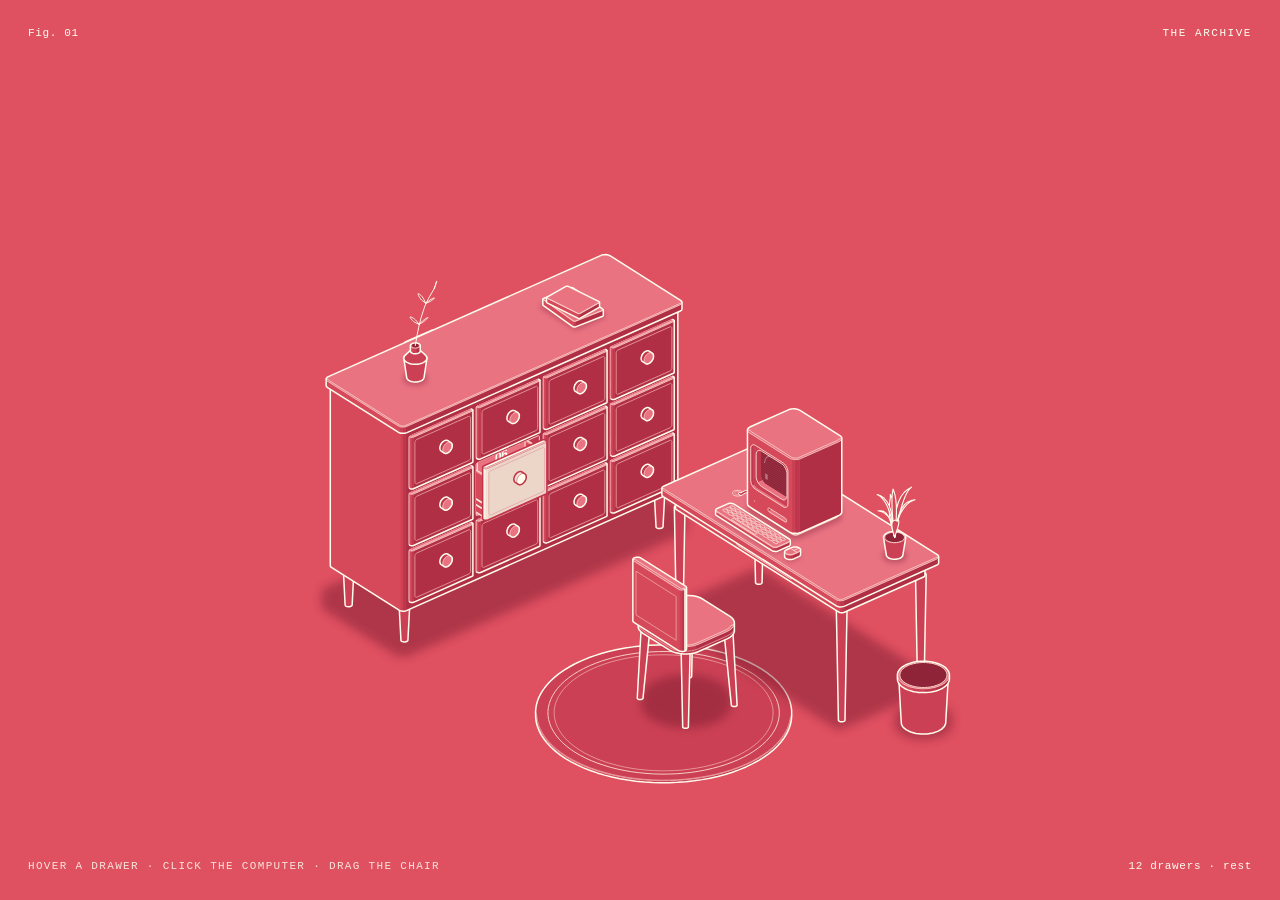
==== archive-room.html @ f25256ba "Initial commit Co-Authored-By: Claude Opus 5.5 <noreply@anthropic.com>" ====
<!doctype html>
<html lang="en">
<head>
<meta charset="utf-8">
<meta name="viewport" content="width=device-width, initial-scale=1, viewport-fit=cover">
<title>The Archive</title>
<script>
/* =====================================================================
   THE ARCHIVE — edit your content here.
   ---------------------------------------------------------------------
   PROJECTS: one entry per drawer, in reading order: drawer 01 is top-left,
     04 top-right, 05 starts the second row (the sideboard has 3 rows × 4 = 12).
     Drawers without an entry still pull out but stay empty.
     coverImage / gallery / process: image paths or URLs, e.g. "img/poster-01.jpg".
     Leave a string empty ("") to get a drawn placeholder in its place.
   ABOUT: the ID card that rises out of the computer.
   ===================================================================== */
window.ARCHIVE = {
  projects: [
    {
      id: "01",
      title: "Night Market Identity",
      year: 2025,
      category: "logo",
      role: "Identity design, art direction",
      tools: "Illustrator, Figma, Riso print",
      coverImage: "",
      gallery: ["", "", "", ""],
      process: ["", "", ""],
      description:
        "A wordmark and stall system for a weekly night market: one red, one cream, a lantern-shaped counter that turns into price tags, maps and the gate banner.",
    },
    {
      id: "02",
      title: "Poster Series",
      year: 2025,
      category: "poster",
      role: "Design, typography, print",
      tools: "InDesign, Photoshop, screen print",
      coverImage: "",
      gallery: ["", "", "", ""],
      process: ["", "", ""],
      description:
        "Twelve gig posters for a small venue, each built from the same three shapes and one typeface, printed in two colours on found paper.",
    },
    {
      id: "03",
      title: "Studio Merch Drop",
      year: 2024,
      category: "merch",
      role: "Product design, packaging",
      tools: "Illustrator, Procreate",
      coverImage: "",
      gallery: ["", "", "", ""],
      process: ["", "", ""],
      description:
        "Tees, totes and a sticker sheet for the studio's fifth birthday, with packaging that unfolds into a poster of the archive itself.",
    },
    {
      id: "04",
      title: "Loops, Vol. 1",
      year: 2024,
      category: "music",
      role: "Producer, cover art",
      tools: "Ableton, Blender, Figma",
      coverImage: "",
      gallery: ["", "", "", ""],
      process: ["", "", ""],
      description:
        "A short instrumental record and its sleeve: eight loops, eight drawings, one rule that every track starts on the same note.",
    },
    {
      id: "05",
      title: "Short Film Titles",
      year: 2023,
      category: "video",
      role: "Motion design, edit",
      tools: "After Effects, Premiere",
      coverImage: "",
      gallery: ["", "", "", ""],
      process: ["", "", ""],
      description:
        "Opening titles and end cards for a festival short, animated by hand from paper cut-outs and filmed on a light table.",
    },
    {
      id: "06",
      title: "Field Notes Zine",
      year: 2023,
      category: "design",
      role: "Editorial design, writing",
      tools: "InDesign, risograph",
      coverImage: "",
      gallery: ["", "", "", ""],
      process: ["", "", ""],
      description:
        "A 24-page zine of sketches and notes from a year of walking to the studio, folded from a single sheet and printed in an edition of 200.",
    },
    {
      id: "07",
      title: "Type Specimen",
      year: 2023,
      category: "design",
      role: "Type design, layout",
      tools: "Glyphs, InDesign",
      coverImage: "",
      gallery: ["", "", "", ""],
      process: ["", "", ""],
      description:
        "A specimen for a small text face drawn over one winter, set as a folded broadsheet with every weight on one side and a long sample text on the other.",
    },
    {
      id: "08",
      title: "Café Rebrand",
      year: 2022,
      category: "logo",
      role: "Identity, signage",
      tools: "Illustrator, hand lettering",
      coverImage: "",
      gallery: ["", "", "", ""],
      process: ["", "", ""],
      description:
        "A new mark, cups, menus and a painted window for a neighbourhood café, all drawn from the shape of its old door handle.",
    },
    {
      id: "09",
      title: "Festival Posters",
      year: 2022,
      category: "poster",
      role: "Poster design",
      tools: "Photoshop, risograph",
      coverImage: "",
      gallery: ["", "", "", ""],
      process: ["", "", ""],
      description:
        "Three posters for a weekend film festival, one per day, printed in two layers that line up only when the three hang side by side.",
    },
    {
      id: "10",
      title: "Tour Merch",
      year: 2022,
      category: "merch",
      role: "Apparel graphics",
      tools: "Illustrator, screen print",
      coverImage: "",
      gallery: ["", "", "", ""],
      process: ["", "", ""],
      description:
        "Shirts, a tote and a patch set for a band's spring tour, built around a single hand-drawn route map of the cities they played.",
    },
    {
      id: "11",
      title: "Ambient Sketches",
      year: 2021,
      category: "music",
      role: "Composer, sleeve design",
      tools: "Logic, field recorder",
      coverImage: "",
      gallery: ["", "", "", ""],
      process: ["", "", ""],
      description:
        "Six slow pieces made from recordings of the studio at night, with a sleeve printed from scans of the tape itself.",
    },
    {
      id: "12",
      title: "Studio Reel",
      year: 2021,
      category: "video",
      role: "Edit, motion",
      tools: "Premiere, After Effects",
      coverImage: "",
      gallery: ["", "", "", ""],
      process: ["", "", ""],
      description:
        "A ninety-second reel cut to a metronome: one project per bar, every transition a drawer opening.",
    },
  ],

  about: {
    name: "Your Name",
    title: "designer",
    photo: "", // portrait path or URL; "" draws a placeholder
    disciplines: ["design", "logo", "poster", "merch", "music", "video"],
    idNumber: "ARC-0425-2025",
    signature: "", // signature image path or URL; "" draws a placeholder scribble
    bio:
      "This is a working archive: every drawer is a finished project, filed the way I would keep it on paper. Pull one out to see what is inside, or come back later, the cabinet keeps growing.",
    email: "hello@example.com",
    socials: [
      { label: "Instagram", url: "https://instagram.com/" },
      { label: "Behance", url: "https://behance.net/" },
      { label: "Are.na", url: "https://are.na/" },
    ],
  },
};

</script>
<style>

.iso{
  --anatomy-page:#0b0b0b;--anatomy-card:#131313;--anatomy-text:#a3a3a3;--anatomy-strong:#e6e6e6;--anatomy-muted:#6e6e6e;
  --anatomy-paper:#131313;--anatomy-face:#1b1b1b;--anatomy-top:#1c1c1c;
  --anatomy-shade-0:#0f0f0f;--anatomy-shade-1:#121212;--anatomy-shade-2:#151515;--anatomy-shade-3:#181818;
  --anatomy-lit-top:#262626;--anatomy-lit-shade:#1d1d1d;
  --anatomy-hi:#d4d4d4;--anatomy-mid:#6a6a6a;--anatomy-lo:#3e3e3e;--anatomy-faint:#2a2a2a;--anatomy-lit:#ffffff;
  --anatomy-halo:#050505;--anatomy-halo-opacity:.9;--anatomy-dot:#e6e6e6;
  --anatomy-red:#ff6b6b;--anatomy-green:#6be0a0;--anatomy-blue:#6b9bff;
  --anatomy-weight:.6px;--anatomy-ease:cubic-bezier(.32,.72,0,1);
  --anatomy-mono:ui-monospace,"SF Mono",Menlo,Consolas,monospace;
  --anatomy-lift:inset 0 1px 0 0 #ffffff0a,inset 0 0 0 1px #ffffff06,0 0 0 1px #00000026,0 1px 1px -.5px #00000014,0 3px 3px -1.5px #00000014,0 6px 6px -3px #00000014,0 12px 12px -6px #00000014;
}
.iso[data-theme="light"]{
  --anatomy-page:#f2f2ef;--anatomy-card:#fbfbfa;--anatomy-text:#57575a;--anatomy-strong:#18181a;--anatomy-muted:#8c8c90;
  --anatomy-paper:#fbfbfa;--anatomy-face:#ffffff;--anatomy-top:#ffffff;
  --anatomy-shade-0:#dcdcd9;--anatomy-shade-1:#e5e5e2;--anatomy-shade-2:#ededea;--anatomy-shade-3:#f4f4f1;
  --anatomy-lit-top:#ffffff;--anatomy-lit-shade:#eeeeeb;
  --anatomy-hi:#26262a;--anatomy-mid:#8a8a8f;--anatomy-lo:#b4b4b8;--anatomy-faint:#d4d4d6;--anatomy-lit:#000000;
  --anatomy-halo:#8a8a80;--anatomy-halo-opacity:.32;--anatomy-dot:#3a3a3e;
  --anatomy-red:#e5484d;--anatomy-green:#30a46c;--anatomy-blue:#3e63dd;
  --anatomy-lift:inset 0 1px 0 0 #ffffff,0 0 0 1px #0000000f,0 1px 1px -.5px #0000000a,0 3px 3px -1.5px #0000000a,0 6px 6px -3px #0000000a,0 12px 12px -6px #0000000a;
}
.iso-svg{display:block;width:100%;height:auto;overflow:visible}
.iso-svg path,.iso-svg circle{vector-effect:non-scaling-stroke}
.iso-fill{fill:var(--anatomy-paper);stroke:none}
.iso-solid[data-lit]>.iso-fill{fill:var(--anatomy-face)}
.iso-shade,.iso-top{stroke:none}
.iso-shade[data-shade="0"]{fill:var(--anatomy-shade-0)}
.iso-shade[data-shade="1"]{fill:var(--anatomy-shade-1)}
.iso-shade[data-shade="2"]{fill:var(--anatomy-shade-2)}
.iso-shade[data-shade="3"]{fill:var(--anatomy-shade-3)}
.iso-top{fill:var(--anatomy-top)}
.iso-solid[data-lit]>.iso-top{fill:var(--anatomy-lit-top)}
.iso-solid[data-lit]>.iso-shade{fill:var(--anatomy-lit-shade)}
.iso-solid[data-seamless]>.iso-shade,.iso-solid[data-seamless]>.iso-top{stroke-width:.4;stroke-linejoin:round}
.iso-solid[data-seamless]>.iso-shade[data-shade="0"]{stroke:var(--anatomy-shade-0)}
.iso-solid[data-seamless]>.iso-shade[data-shade="1"]{stroke:var(--anatomy-shade-1)}
.iso-solid[data-seamless]>.iso-shade[data-shade="2"]{stroke:var(--anatomy-shade-2)}
.iso-solid[data-seamless]>.iso-shade[data-shade="3"]{stroke:var(--anatomy-shade-3)}
.iso-solid[data-seamless]>.iso-top{stroke:var(--anatomy-top)}
.iso-solid[data-seamless][data-lit]>.iso-top{stroke:var(--anatomy-lit-top)}
.iso-solid[data-seamless][data-lit]>.iso-shade{stroke:var(--anatomy-lit-shade)}
.iso-solid[data-lit]>.iso-edge{stroke:var(--anatomy-lit)}
.iso-halo{fill:var(--anatomy-halo);stroke:none;filter:blur(9px);opacity:var(--anatomy-halo-opacity);transform:translateY(3px)}
.iso-line{fill:none;stroke:var(--anatomy-lo);stroke-width:var(--anatomy-weight);stroke-linecap:round;stroke-linejoin:round}
.iso-line[data-tone="hi"]{stroke:var(--anatomy-hi)}
.iso-line[data-tone="mid"]{stroke:var(--anatomy-mid)}
.iso-line[data-tone="lo"]{stroke:var(--anatomy-lo)}
.iso-line[data-tone="faint"]{stroke:var(--anatomy-faint)}
.iso-line[data-tone="lit"]{stroke:var(--anatomy-lit)}
.iso-line[data-tone="red"]{stroke:var(--anatomy-red)}
.iso-line[data-tone="green"]{stroke:var(--anatomy-green)}
.iso-line[data-tone="blue"]{stroke:var(--anatomy-blue)}
.iso-line[data-dotted]{stroke-dasharray:.01 3.5;stroke-width:1}
.iso-line[data-dashed]{stroke-dasharray:3 3}
.iso-line[data-flow]{stroke-dasharray:2 6}
.iso-wire-end{fill:var(--anatomy-paper);stroke:var(--anatomy-lo);stroke-width:var(--anatomy-weight)}
.iso-wire[data-tone="hi"] .iso-wire-end{stroke:var(--anatomy-hi)}
.iso-wire[data-tone="mid"] .iso-wire-end{stroke:var(--anatomy-mid)}
.iso-wire[data-tone="faint"] .iso-wire-end{stroke:var(--anatomy-faint)}
.iso-wire[data-tone="lit"] .iso-wire-end{stroke:var(--anatomy-lit)}
.iso-dots circle{fill:var(--anatomy-dot);stroke:none;opacity:.32}
.iso-dots[data-tone="hi"] circle{opacity:.85}
.iso-dots[data-tone="mid"] circle{opacity:.45}
.iso-dots[data-tone="lo"] circle{opacity:.22}
.iso-dots[data-tone="faint"] circle{opacity:.12}
.iso-face-text{fill:var(--anatomy-mid);font-family:var(--anatomy-mono);letter-spacing:.04em}
.iso-face-text[data-tone="hi"]{fill:var(--anatomy-hi)}
.iso-face-text[data-tone="lo"]{fill:var(--anatomy-lo)}
.iso-face-text[data-tone="faint"]{fill:var(--anatomy-faint)}
.tb-body{fill:var(--anatomy-shade-2);stroke:none}
.tb-shine{fill:var(--anatomy-top);stroke:none}
.tb-shade{fill:var(--anatomy-shade-0);stroke:none}
.tb-ring{fill:none;stroke:var(--anatomy-lo);stroke-width:.45;stroke-linecap:butt;stroke-linejoin:round}
.tb-ring[data-tone="mid"]{stroke:var(--anatomy-mid)}
.tb-ring[data-tone="faint"]{stroke:var(--anatomy-faint)}
.tb-ring[data-tone="hi"]{stroke:var(--anatomy-hi)}
@keyframes iso-flow{to{stroke-dashoffset:-32}}
@keyframes iso-pulse{0%,100%{opacity:.18}12%{opacity:1}40%{opacity:.18}}
.iso-line[data-flow]{animation:iso-flow 1600ms linear infinite}
.iso-dots circle[data-pulse]{animation:iso-pulse 1600ms steps(1,end) infinite;animation-delay:var(--pulse-at,0ms)}
.iso-figure{margin:32px 0 36px}
.iso-plate{position:relative;padding:52px 24px;border-radius:0;background:var(--anatomy-card);box-shadow:0 0 0 1px var(--anatomy-mid);--anatomy-paper:var(--anatomy-card)}
.iso-plate-corners{position:absolute;inset:18px 20px;pointer-events:none}
.iso-plate-corner{position:absolute;color:var(--anatomy-muted);font-family:var(--anatomy-mono);font-size:10.5px;line-height:1;letter-spacing:.04em;white-space:nowrap}
.iso-plate-corner[data-corner="fig"]{top:0;left:0;color:var(--anatomy-text)}
.iso-plate-corner[data-corner="title"]{top:0;right:0;text-transform:uppercase;letter-spacing:.1em}
.iso-plate-corner[data-corner="hint"]{bottom:0;left:0;text-transform:uppercase;letter-spacing:.1em}
.iso-plate-corner[data-corner="readout"]{right:0;bottom:0;color:var(--anatomy-text);font-variant-numeric:tabular-nums}
.iso-plate .iso-svg{margin:0 auto}
.iso-legend{display:grid;gap:8px;margin-top:12px;color:var(--anatomy-muted);font-size:13px;line-height:1.55}
.iso-keys{display:flex;flex-wrap:wrap;gap:6px 18px}
.iso-key{display:inline-flex;align-items:center;gap:7px}
.iso-swatch{width:16px;height:10px;flex:none;overflow:visible}
.iso-swatch path{fill:none;stroke:var(--anatomy-hi);stroke-width:1;vector-effect:non-scaling-stroke;stroke-linejoin:round;stroke-linecap:round}
.iso-swatch[data-mark="raised"] path,.iso-swatch[data-mark="flat"] path{stroke:var(--anatomy-mid)}
.iso-swatch[data-mark="lit"] path{stroke:var(--anatomy-lit)}
.iso-swatch[data-mark="dim"] path{stroke:var(--anatomy-lo)}
.iso-swatch[data-mark="dotted"] path{stroke-dasharray:.01 3;stroke-width:1.4}
.iso-swatch[data-mark="dashed"] path{stroke-dasharray:3 2.5}
.iso-swatch[data-mark="red"] path{stroke:var(--anatomy-red)}
.iso-swatch[data-mark="green"] path{stroke:var(--anatomy-green)}
.iso-swatch[data-mark="blue"] path{stroke:var(--anatomy-blue)}
.iso-swatch-crease{stroke:var(--anatomy-lo)!important}
@media (max-width:560px){.iso-plate{padding:48px 12px 70px}.iso-plate-corner[data-corner="hint"]{bottom:18px}}
@media (prefers-reduced-motion:reduce){.iso-line[data-flow],.iso-dots circle[data-pulse]{animation:none}}

/* ===== Palette: one red, one cream. Fills are tonal steps of the red. ===== */
:root{
  --red:#DF5061;--cream:#FFFDEE;
  --ink:#C23348;--ink-soft:#D9707E;
  --mono:ui-monospace,"SF Mono","Cascadia Mono",Menlo,Consolas,"Liberation Mono",monospace;
  --sans:"Helvetica Neue",Helvetica,Arial,system-ui,sans-serif;
  --ease:cubic-bezier(.32,.72,0,1);
}
.iso{
  --anatomy-page:#DF5061;--anatomy-card:#DF5061;--anatomy-text:#FFFDEE;--anatomy-strong:#FFFDEE;--anatomy-muted:#FBE3DB;
  --anatomy-paper:#DF5061;--anatomy-face:#E35B6B;--anatomy-top:#EA7382;
  --anatomy-shade-0:#B02F45;--anatomy-shade-1:#BE374C;--anatomy-shade-2:#CB4054;--anatomy-shade-3:#D6495B;
  --anatomy-lit-top:#FFFDEE;--anatomy-lit-shade:#F3E4D6;
  --anatomy-hi:#FFFDEE;--anatomy-mid:#FFFDEE;--anatomy-lo:#F8D3CB;--anatomy-faint:#EFA6A6;--anatomy-lit:#FFFDEE;
  --anatomy-halo:#6E1529;--anatomy-halo-opacity:.42;--anatomy-dot:#FFFDEE;
  --anatomy-weight:1px;--anatomy-ease:cubic-bezier(.32,.72,0,1);--anatomy-mono:var(--mono);
  --deep:#8F2338;--deep-2:#A12A40;
}
/* A lit part: cream fills, red ink. Exactly one at a time. */
.is-lit,.chair[data-lit] .cushion{
  --anatomy-paper:#FFFDEE;--anatomy-face:#FFFDEE;--anatomy-top:#FFFDEE;
  --anatomy-shade-0:#EBD6C8;--anatomy-shade-1:#F0DFD2;--anatomy-shade-2:#F5E8DC;--anatomy-shade-3:#FAF1E5;
  --anatomy-hi:#C23348;--anatomy-mid:#C23348;--anatomy-lo:#D9707E;--anatomy-faint:#E8A3AA;--anatomy-dot:#C23348;
}
*{box-sizing:border-box}
html,body{margin:0;height:100%;background:var(--red);color:var(--cream)}
body{overflow:hidden;font:14px/1.5 var(--sans);-webkit-font-smoothing:antialiased;-webkit-tap-highlight-color:transparent}
body.locked{overflow:hidden}
.sr-only{position:absolute;width:1px;height:1px;overflow:hidden;clip-path:inset(50%);white-space:nowrap}

/* ===== Stage and frame ===== */
.stage{position:fixed;inset:0;display:grid;place-items:center;overflow:hidden}
.figure{width:min(1120px,94vw,calc(84svh * var(--aspect,1)));aspect-ratio:var(--aspect,1);position:relative}
.room{display:block;width:100%;height:100%;overflow:visible;touch-action:none;user-select:none;-webkit-user-select:none}
.corners{position:fixed;inset:clamp(14px,2.6vw,28px);pointer-events:none}
.corner{position:absolute;font:11px/1 var(--mono);letter-spacing:.06em;color:var(--cream);white-space:nowrap}
.corner[data-corner="fig"]{top:0;left:0}
.corner[data-corner="title"]{top:0;right:0;text-transform:uppercase;letter-spacing:.14em}
.corner[data-corner="hint"]{bottom:0;left:0;text-transform:uppercase;letter-spacing:.12em;opacity:.86}
.corner[data-corner="readout"]{bottom:0;right:0;font-variant-numeric:tabular-nums}
@media (max-width:620px){
  .corner[data-corner="hint"]{bottom:20px;white-space:normal;max-width:60vw;line-height:1.5}
  .corner[data-corner="readout"]{bottom:0;left:0;right:auto}
  .figure{width:min(100vw - 8px,calc(76svh * var(--aspect,1)))}
}

/* ===== Line weights: ~1px detail, ~1.5px outlines, round caps and joins ===== */
.room .iso-line{stroke-width:.95px}
.room .iso-edge{stroke-width:1.5px}
.room .iso-crease,.room .iso-bevel{stroke-width:.8px}
.room .iso-line[data-tone="faint"]{stroke-width:.8px}
.room .iso-dots circle{opacity:.9}
.room .iso-dots[data-tone="lo"] circle{opacity:.55}
.room .iso-dots[data-tone="mid"] circle{opacity:.8}
.room .iso-halo{filter:blur(7px)}
.room .halo-sm{filter:blur(3px)}
.room .halo-desk{filter:blur(4px);opacity:.3}
@media (max-width:620px){
  .room .iso-line{stroke-width:.7px}
  .room .iso-edge{stroke-width:1.05px}
  .room .iso-crease,.room .iso-bevel,.room .iso-line[data-tone="faint"]{stroke-width:.55px}
}
.room path,.room circle,.room rect{transition:fill .32s var(--ease),stroke .32s var(--ease)}

/* ===== Parts ===== */
.rc-deep{fill:var(--deep)}
.rc-well{fill:var(--anatomy-shade-1)}
.rc-bezel{fill:var(--anatomy-shade-2)}
.rug .iso-top{fill:var(--anatomy-shade-2)}
.card-shadow{fill:var(--anatomy-halo);opacity:.32;filter:blur(4px)}
.card-title{fill:var(--cream);font-family:var(--sans);font-weight:700;letter-spacing:-.01em}
.card-meta{fill:var(--cream);font-family:var(--mono);letter-spacing:.04em;opacity:.9}
.card-num{fill:var(--cream);font-family:var(--mono);font-weight:700}
.drawer-num{fill:var(--anatomy-hi);font-family:var(--mono);font-weight:700}
.lbl-card{fill:var(--anatomy-top)}
.folder-back{fill:var(--anatomy-shade-1)}
.guide-card{fill:var(--anatomy-shade-3)}
.tab-card{fill:var(--anatomy-top)}
.tab-num{fill:var(--anatomy-hi);font-family:var(--sans);font-weight:800;letter-spacing:-.02em}
.folder-paper{fill:var(--anatomy-top)}
.folder-face{fill:var(--anatomy-shade-3)}
.cable-o{fill:none;stroke:var(--cream);stroke-width:3.1px;stroke-linecap:round;stroke-linejoin:round;vector-effect:non-scaling-stroke}
.cable-i{fill:none;stroke:var(--anatomy-shade-1);stroke-width:1.5px;stroke-linecap:round;stroke-linejoin:round;vector-effect:non-scaling-stroke}
@media (max-width:620px){.cable-o{stroke-width:2.2px}.cable-i{stroke-width:1px}}
.crt-glass{fill:var(--deep)}
.crt-scan{fill:none;stroke:var(--cream);stroke-width:.45px;opacity:.16;vector-effect:non-scaling-stroke}
.crt-text{fill:var(--cream);font-family:var(--mono);opacity:0;transition:opacity .3s var(--ease)}
.crt-cursor{fill:var(--cream);opacity:.35}
.crt-glint{fill:none;stroke:var(--cream);stroke-width:.8px;opacity:.5;stroke-linecap:round;vector-effect:non-scaling-stroke}
.screen.is-lit .crt-glass{fill:var(--cream)}
.screen.is-lit .crt-scan{stroke:var(--ink);opacity:.16}
.screen.is-lit .crt-text{fill:var(--ink);opacity:1}
.screen.is-lit .crt-cursor{fill:var(--ink);opacity:1}
.screen.is-lit .crt-glint{stroke:var(--ink);opacity:.35}
.blink .crt-cursor{animation:blink 1.06s steps(1,end) infinite}
@keyframes blink{50%{opacity:0}}
.coffee{fill:var(--deep)}
.soil{fill:var(--deep)}
.cup-handle{fill:var(--anatomy-shade-2)}
.leaf{fill:var(--anatomy-shade-3)}
.room .leaf-edge{stroke-width:1.1px}
.sheet{fill:var(--anatomy-top)}
.room .clock-hand{stroke-width:1.2px}
.room .clock-min{stroke-width:.95px}
.clock-hub{fill:var(--cream)}
.ball-fill{fill:var(--anatomy-top)}
.computer,.drawer{cursor:pointer;outline:none}
.chair{cursor:grab}
.dragging,.dragging .chair{cursor:grabbing}

/* ===== Project page ===== */
.fly{position:fixed;inset:0;pointer-events:none;perspective:1600px;z-index:20}
.fly-card{position:absolute;left:0;top:0;width:100vw;height:100vh;transform-origin:0 0;background:var(--cream);overflow:hidden;border-radius:2px;will-change:transform}
.fly-page{position:absolute;inset:0;overflow:hidden}
.fly-face{position:absolute;inset:0;display:grid;place-items:end center;padding-bottom:4vh;background:var(--cream);border:1.5vmin solid var(--ink)}
.fly-face span{font:800 34vh/1 var(--sans);letter-spacing:-.04em;color:var(--ink)}
.fly-sheen{position:absolute;inset:-20% -60%;background:linear-gradient(105deg,#fff0 35%,#fff9 50%,#fff0 65%);mix-blend-mode:soft-light;pointer-events:none}
/* After the sheet lands, the page's lower sections rise in, one after another. */
.project .pp-meta,.project .pp-desc,.project .pp-h,.project .pp-grid,.project .pp-process,.project .pp-nav{opacity:0;transform:translateY(14px)}
.project.settled .pp-meta,.project.settled .pp-desc,.project.settled .pp-h,.project.settled .pp-grid,.project.settled .pp-process,.project.settled .pp-nav{opacity:1;transform:none;transition:opacity .6s var(--ease),transform .7s var(--ease)}
.project.settled .pp-desc{transition-delay:.06s}
.project.settled .pp-h{transition-delay:.12s}
.project.settled .pp-grid{transition-delay:.18s}
.project.settled .pp-process{transition-delay:.24s}
.project.settled .pp-nav{transition-delay:.3s}
.tab.is-lit .tab-num{fill:var(--ink)}
.sheet-copy{background:var(--cream);color:var(--red)}

.project{position:fixed;inset:0;z-index:30;background:var(--cream);color:var(--red);overflow-y:auto;overscroll-behavior:contain;opacity:0;transition:opacity .28s var(--ease)}
.project.show{opacity:1}
.project[hidden]{display:none}
.close{position:fixed;top:clamp(12px,2.4vw,24px);right:clamp(12px,2.4vw,24px);z-index:3;width:44px;height:44px;border-radius:50%;border:1.5px solid var(--red);background:var(--cream);color:var(--red);display:grid;place-items:center;cursor:pointer;transition:background .2s var(--ease),color .2s var(--ease)}
.close svg{width:18px;height:18px;fill:none;stroke:currentColor;stroke-width:1.6;stroke-linecap:round}
.close:hover,.close:focus-visible{background:var(--red);color:var(--cream);outline:none}
.project-page{max-width:1080px;margin:0 auto;padding:clamp(64px,9vw,104px) clamp(18px,5vw,56px) 96px}
.pp-kicker{font:11px/1 var(--mono);letter-spacing:.14em;text-transform:uppercase;display:flex;gap:14px;flex-wrap:wrap;margin:0 0 18px}
.pp-hero{position:relative;border:1.5px solid var(--red);border-radius:6px;overflow:hidden;aspect-ratio:16/9;background:var(--red)}
.pp-hero img,.pp-grid img,.pp-process img{display:block;width:100%;height:100%;object-fit:cover}
.pp-title{font:700 clamp(38px,7.4vw,92px)/.95 var(--sans);letter-spacing:-.035em;margin:28px 0 22px}
.pp-meta{display:grid;grid-template-columns:repeat(auto-fit,minmax(150px,1fr));border-top:1.5px solid var(--red);border-bottom:1.5px solid var(--red);margin:0 0 32px}
.pp-meta div{padding:12px 14px 14px 0}
.pp-meta dt{font:10.5px/1 var(--mono);letter-spacing:.12em;text-transform:uppercase;opacity:.8;margin-bottom:8px}
.pp-meta dd{margin:0;font-size:15px}
.pp-desc{font-size:clamp(17px,2.1vw,22px);line-height:1.45;max-width:46ch;margin:0 0 48px}
.pp-h{font:11px/1 var(--mono);letter-spacing:.14em;text-transform:uppercase;margin:0 0 14px;padding-top:14px;border-top:1.5px solid var(--red)}
.pp-grid{display:grid;grid-template-columns:repeat(2,1fr);gap:14px;margin:0 0 48px}
.pp-grid figure,.pp-process figure{margin:0;border:1.5px solid var(--red);border-radius:5px;overflow:hidden;aspect-ratio:4/3;background:var(--red)}
.pp-process{display:grid;grid-template-columns:repeat(3,1fr);gap:14px;margin:0 0 56px}
.pp-process figure{aspect-ratio:1}
.pp-cap{font:10.5px/1.3 var(--mono);letter-spacing:.06em;margin-top:6px}
.pp-nav{display:flex;justify-content:space-between;gap:12px;border-top:1.5px solid var(--red);padding-top:16px}
.pp-nav button{font:12px/1 var(--mono);letter-spacing:.08em;text-transform:uppercase;color:var(--red);background:none;border:1.5px solid var(--red);border-radius:999px;padding:11px 16px;cursor:pointer}
.pp-nav button:hover,.pp-nav button:focus-visible{background:var(--red);color:var(--cream);outline:none}
@media (max-width:620px){.pp-grid{grid-template-columns:1fr}.pp-process{grid-template-columns:repeat(3,1fr);gap:8px}}

/* ===== ID card ===== */
.badge-layer{position:fixed;inset:0;z-index:25;display:grid;place-items:center;background:#6e152900;transition:background .35s var(--ease)}
.badge-layer.show{background:#6e152938}
.badge-layer[hidden]{display:none}
.badge-pos{width:min(340px,82vw);aspect-ratio:54/86;perspective:1500px;transform-origin:50% 50%;will-change:transform}
.badge{position:relative;width:100%;height:100%;transform-style:preserve-3d;transition:transform .8s cubic-bezier(.3,1.25,.4,1);cursor:pointer}
.badge.flipped{transform:rotateY(180deg)}
.badge-face{position:absolute;inset:0;backface-visibility:hidden;-webkit-backface-visibility:hidden;background:var(--cream);color:var(--red);border-radius:16px;box-shadow:0 0 0 1.5px var(--red) inset,0 24px 50px -18px #6e1529aa;padding:22px 22px 18px;display:flex;flex-direction:column;overflow:hidden}
.badge-back{transform:rotateY(180deg)}
.bd-slot{align-self:center;width:54px;height:9px;border:1.5px solid var(--red);border-radius:6px;margin:0 0 16px}
.bd-head{display:flex;justify-content:space-between;font:10.5px/1 var(--mono);letter-spacing:.14em;text-transform:uppercase;border-bottom:1.5px solid var(--red);padding-bottom:10px;margin-bottom:16px}
.bd-photo{width:44%;aspect-ratio:4/5;border:1.5px solid var(--red);border-radius:8px;overflow:hidden;background:var(--red)}
.bd-photo img{width:100%;height:100%;object-fit:cover;display:block}
.bd-row{display:flex;gap:16px;align-items:flex-end}
.bd-id{font:10.5px/1.5 var(--mono);letter-spacing:.06em}
.bd-name{font:700 clamp(24px,7vw,32px)/1 var(--sans);letter-spacing:-.03em;margin:18px 0 4px}
.bd-title{font:13px/1 var(--mono);letter-spacing:.12em;text-transform:uppercase;margin:0 0 14px}
.bd-meta{display:grid;grid-template-columns:repeat(3,1fr);margin:auto 0 0;border-top:1.5px solid var(--red);padding-top:10px}
.bd-meta dt{font:9.5px/1 var(--mono);letter-spacing:.12em;text-transform:uppercase;opacity:.8;margin-bottom:5px}
.bd-meta dd{margin:0;font:13px/1 var(--mono)}
.bd-list{list-style:none;padding:0;margin:0 0 14px;display:flex;flex-wrap:wrap;gap:6px}
.bd-list li{font:11px/1 var(--mono);letter-spacing:.06em;border:1.2px solid var(--red);border-radius:999px;padding:6px 9px}
.bd-bar{display:flex;align-items:flex-end;gap:12px;margin-top:14px;border-top:1.5px solid var(--red);padding-top:12px}
.bd-bar svg{height:40px;flex:1;display:block}
.bd-bar rect{fill:var(--red)}
.bd-sign{height:72px;border-bottom:1.5px solid var(--red);margin:6px 0 4px;display:flex;align-items:flex-end}
.bd-sign svg,.bd-sign img{height:66px;max-width:100%}
.bd-sign path{fill:none;stroke:var(--red);stroke-width:2;stroke-linecap:round;stroke-linejoin:round}
.bd-small{font:10.5px/1 var(--mono);letter-spacing:.12em;text-transform:uppercase;margin:0 0 14px}
.bd-bio{font-size:14.5px;line-height:1.5;margin:0 0 auto}
.bd-links{display:grid;gap:8px;margin-top:16px}
.bd-links a{color:var(--red);font:13px/1.2 var(--mono);text-decoration:none;border-bottom:1.2px solid var(--red);padding-bottom:6px;display:flex;justify-content:space-between}
.bd-links a:hover,.bd-links a:focus-visible{background:var(--red);color:var(--cream);outline:none}
.badge-flip{position:fixed;bottom:clamp(18px,4vh,40px);left:50%;transform:translateX(-50%);font:12px/1 var(--mono);letter-spacing:.12em;text-transform:uppercase;color:var(--cream);background:none;border:1.5px solid var(--cream);border-radius:999px;padding:12px 18px;cursor:pointer;opacity:0;transition:opacity .3s var(--ease)}
.badge-layer.show .badge-flip{opacity:1}
.badge-flip:hover,.badge-flip:focus-visible{background:var(--cream);color:var(--red);outline:none}

@media (prefers-reduced-motion:reduce){
  .project .pp-meta,.project .pp-desc,.project .pp-h,.project .pp-grid,.project .pp-process,.project .pp-nav{opacity:1;transform:none}
  .blink .crt-cursor{animation:none}
  .badge{transition:none}
  .room path,.room circle,.room rect{transition:none}
}

</style>
</head>
<body class="iso">
<main class="stage" data-stage>
  <div class="figure" data-figure>
<svg xmlns="http://www.w3.org/2000/svg" class="iso-svg room" viewBox="0 0 1000 1127" role="img" aria-label="An isometric archive room drawn in cream lines on red, in a quiet Scandinavian style: a long sideboard of twelve big drawers on slim legs holds the projects, one drawer each; across the corner a thin desk carries a boxy computer that holds the designer's ID card; a shell chair stands on a round rug in front of it, with a plain round bin beside the desk."><g class="layer-floor"><g class="rug"><g class="iso-solid"><path class="iso-fill" d="M343.7 953.1L344.4 946.5L345.9 939.9L348.2 933.4L351.3 927L355.2 920.7L359.9 914.6L365.3 908.6L371.4 902.8L378.2 897.3L385.7 892L393.9 887L402.6 882.2L411.9 877.8L421.7 873.7L432 870L442.8 866.6L453.9 863.6L465.4 861L477.2 858.8L489.3 857L501.5 855.7L513.8 854.7L526.3 854.2L538.8 854.1L551.3 854.5L563.7 855.3L576 856.5L588.1 858.2L599.9 860.2L611.5 862.7L622.8 865.6L633.7 868.8L644.2 872.4L654.2 876.4L663.6 880.7L672.6 885.3L680.9 890.3L688.6 895.5L695.7 900.9L702 906.6L707.7 912.5L712.6 918.6L716.7 924.9L720.1 931.3L722.7 937.7L724.4 944.3L725.4 950.9L725.5 957.5L725.5 960.7L724.9 967.3L723.4 973.8L721.1 980.3L718 986.8L714.1 993.1L709.4 999.2L704 1005.2L697.9 1010.9L691 1016.5L683.6 1021.8L675.4 1026.8L666.7 1031.5L657.4 1036L647.5 1040L637.2 1043.8L626.5 1047.2L615.3 1050.2L603.8 1052.8L592.1 1054.9L580 1056.7L567.8 1058.1L555.4 1059L543 1059.5L530.5 1059.6L518 1059.2L505.6 1058.5L493.3 1057.2L481.2 1055.6L469.3 1053.5L457.7 1051.1L446.5 1048.2L435.6 1044.9L425.1 1041.3L415.1 1037.4L405.6 1033L396.7 1028.4L388.4 1023.5L380.7 1018.3L373.6 1012.8L367.2 1007.1L361.6 1001.2L356.7 995.1L352.5 988.9L349.2 982.5L346.6 976L344.8 969.5L343.9 962.9L343.7 956.2Z"/><path class="iso-shade" data-shade="0" d="M657.4 1036L647.5 1040L647.5 1036.9L657.4 1032.8ZM647.5 1040L637.2 1043.8L637.2 1040.7L647.5 1036.9ZM637.2 1043.8L626.5 1047.2L626.5 1044L637.2 1040.7ZM725.5 960.7L724.9 967.3L724.9 964.1L725.5 957.5ZM724.9 967.3L723.4 973.8L723.4 970.7L724.9 964.1ZM723.4 973.8L721.1 980.3L721.1 977.2L723.4 970.7ZM721.1 980.3L718 986.8L718 983.6L721.1 977.2ZM718 986.8L714.1 993.1L714.1 989.9L718 983.6ZM714.1 993.1L709.4 999.2L709.4 996.1L714.1 989.9ZM709.4 999.2L704 1005.2L704 1002L709.4 996.1ZM704 1005.2L697.9 1010.9L697.9 1007.8L704 1002ZM697.9 1010.9L691 1016.5L691 1013.3L697.9 1007.8ZM691 1016.5L683.6 1021.8L683.6 1018.6L691 1013.3ZM683.6 1021.8L675.4 1026.8L675.4 1023.7L683.6 1018.6ZM675.4 1026.8L666.7 1031.5L666.7 1028.4L675.4 1023.7ZM666.7 1031.5L657.4 1036L657.4 1032.8L666.7 1028.4Z"/><path class="iso-shade" data-shade="1" d="M626.5 1047.2L615.3 1050.2L615.3 1047L626.5 1044ZM615.3 1050.2L603.8 1052.8L603.8 1049.6L615.3 1047ZM603.8 1052.8L592.1 1054.9L592.1 1051.8L603.8 1049.6ZM592.1 1054.9L580 1056.7L580 1053.6L592.1 1051.8ZM580 1056.7L567.8 1058.1L567.8 1055L580 1053.6ZM567.8 1058.1L555.4 1059L555.4 1055.9L567.8 1055ZM555.4 1059L543 1059.5L543 1056.4L555.4 1055.9ZM543 1059.5L530.5 1059.6L530.5 1056.5L543 1056.4Z"/><path class="iso-shade" data-shade="2" d="M530.5 1059.6L518 1059.2L518 1056.1L530.5 1056.5ZM518 1059.2L505.6 1058.5L505.6 1055.3L518 1056.1ZM505.6 1058.5L493.3 1057.2L493.3 1054.1L505.6 1055.3ZM493.3 1057.2L481.2 1055.6L481.2 1052.5L493.3 1054.1ZM481.2 1055.6L469.3 1053.5L469.3 1050.4L481.2 1052.5ZM469.3 1053.5L457.7 1051.1L457.7 1047.9L469.3 1050.4ZM457.7 1051.1L446.5 1048.2L446.5 1045.1L457.7 1047.9ZM446.5 1048.2L435.6 1044.9L435.6 1041.8L446.5 1045.1Z"/><path class="iso-shade" data-shade="3" d="M435.6 1044.9L425.1 1041.3L425.1 1038.2L435.6 1041.8ZM425.1 1041.3L415.1 1037.4L415.1 1034.2L425.1 1038.2ZM415.1 1037.4L405.6 1033L405.6 1029.9L415.1 1034.2ZM405.6 1033L396.7 1028.4L396.7 1025.3L405.6 1029.9ZM396.7 1028.4L388.4 1023.5L388.4 1020.4L396.7 1025.3ZM388.4 1023.5L380.7 1018.3L380.7 1015.1L388.4 1020.4ZM380.7 1018.3L373.6 1012.8L373.6 1009.7L380.7 1015.1ZM373.6 1012.8L367.2 1007.1L367.2 1004L373.6 1009.7ZM367.2 1007.1L361.6 1001.2L361.6 998.1L367.2 1004ZM361.6 1001.2L356.7 995.1L356.7 992L361.6 998.1ZM356.7 995.1L352.5 988.9L352.5 985.7L356.7 992ZM352.5 988.9L349.2 982.5L349.2 979.4L352.5 985.7ZM349.2 982.5L346.6 976L346.6 972.9L349.2 979.4ZM346.6 976L344.8 969.5L344.8 966.3L346.6 972.9ZM344.8 969.5L343.9 962.9L343.9 959.7L344.8 966.3ZM343.9 962.9L343.7 956.2L343.7 953.1L343.9 959.7Z"/><path class="iso-top" d="M657.4 1032.8L647.5 1036.9L637.2 1040.7L626.5 1044L615.3 1047L603.8 1049.6L592.1 1051.8L580 1053.6L567.8 1055L555.4 1055.9L543 1056.4L530.5 1056.5L518 1056.1L505.6 1055.3L493.3 1054.1L481.2 1052.5L469.3 1050.4L457.7 1047.9L446.5 1045.1L435.6 1041.8L425.1 1038.2L415.1 1034.2L405.6 1029.9L396.7 1025.3L388.4 1020.4L380.7 1015.1L373.6 1009.7L367.2 1004L361.6 998.1L356.7 992L352.5 985.7L349.2 979.4L346.6 972.9L344.8 966.3L343.9 959.7L343.7 953.1L344.4 946.5L345.9 939.9L348.2 933.4L351.3 927L355.2 920.7L359.9 914.6L365.3 908.6L371.4 902.8L378.2 897.3L385.7 892L393.9 887L402.6 882.2L411.9 877.8L421.7 873.7L432 870L442.8 866.6L453.9 863.6L465.4 861L477.2 858.8L489.3 857L501.5 855.7L513.8 854.7L526.3 854.2L538.8 854.1L551.3 854.5L563.7 855.3L576 856.5L588.1 858.2L599.9 860.2L611.5 862.7L622.8 865.6L633.7 868.8L644.2 872.4L654.2 876.4L663.6 880.7L672.6 885.3L680.9 890.3L688.6 895.5L695.7 900.9L702 906.6L707.7 912.5L712.6 918.6L716.7 924.9L720.1 931.3L722.7 937.7L724.4 944.3L725.4 950.9L725.5 957.5L724.9 964.1L723.4 970.7L721.1 977.2L718 983.6L714.1 989.9L709.4 996.1L704 1002L697.9 1007.8L691 1013.3L683.6 1018.6L675.4 1023.7L666.7 1028.4Z"/><path class="iso-line iso-crease" data-tone="faint" d="M725.5 957.5L724.9 964.1L723.4 970.7L721.1 977.2L718 983.6L714.1 989.9L709.4 996.1L704 1002L697.9 1007.8L691 1013.3L683.6 1018.6L675.4 1023.7L666.7 1028.4L657.4 1032.8L647.5 1036.9L637.2 1040.7L626.5 1044L615.3 1047L603.8 1049.6L592.1 1051.8L580 1053.6L567.8 1055L555.4 1055.9L543 1056.4L530.5 1056.5L518 1056.1L505.6 1055.3L493.3 1054.1L481.2 1052.5L469.3 1050.4L457.7 1047.9L446.5 1045.1L435.6 1041.8L425.1 1038.2L415.1 1034.2L405.6 1029.9L396.7 1025.3L388.4 1020.4L380.7 1015.1L373.6 1009.7L367.2 1004L361.6 998.1L356.7 992L352.5 985.7L349.2 979.4L346.6 972.9L344.8 966.3L343.9 959.7L343.7 953.1"/><path class="iso-line iso-bevel" data-tone="faint" d="M725.5 957.5L723.3 964.1L721.8 970.6L719.6 977L716.5 983.4L712.6 989.6L708 995.7L702.6 1001.7L696.6 1007.4L689.8 1012.9L682.4 1018.1L674.3 1023.1L665.6 1027.8L656.4 1032.2L646.6 1036.3L636.4 1040L625.7 1043.3L614.7 1046.3L603.3 1048.9L591.6 1051L579.7 1052.8L567.5 1054.2L555.3 1055.1L542.9 1055.6L530.5 1055.7L518.1 1055.3L505.8 1054.5L493.6 1053.3L481.6 1051.7L469.9 1049.6L458.4 1047.2L447.2 1044.3L436.4 1041.1L426 1037.5L416.1 1033.6L406.7 1029.3L397.8 1024.7L389.5 1019.8L381.9 1014.7L374.9 1009.2L368.6 1003.6L363 997.7L358.1 991.7L354 985.5L350.7 979.2L348.1 972.7L346.4 966.2L345.4 959.7L343.7 953.1"/><path class="iso-line iso-edge" data-tone="mid" d="M343.7 953.1L344.4 946.5L345.9 939.9L348.2 933.4L351.3 927L355.2 920.7L359.9 914.6L365.3 908.6L371.4 902.8L378.2 897.3L385.7 892L393.9 887L402.6 882.2L411.9 877.8L421.7 873.7L432 870L442.8 866.6L453.9 863.6L465.4 861L477.2 858.8L489.3 857L501.5 855.7L513.8 854.7L526.3 854.2L538.8 854.1L551.3 854.5L563.7 855.3L576 856.5L588.1 858.2L599.9 860.2L611.5 862.7L622.8 865.6L633.7 868.8L644.2 872.4L654.2 876.4L663.6 880.7L672.6 885.3L680.9 890.3L688.6 895.5L695.7 900.9L702 906.6L707.7 912.5L712.6 918.6L716.7 924.9L720.1 931.3L722.7 937.7L724.4 944.3L725.4 950.9L725.5 957.5M725.5 960.7L724.9 967.3L723.4 973.8L721.1 980.3L718 986.8L714.1 993.1L709.4 999.2L704 1005.2L697.9 1010.9L691 1016.5L683.6 1021.8L675.4 1026.8L666.7 1031.5L657.4 1036L647.5 1040L637.2 1043.8L626.5 1047.2L615.3 1050.2L603.8 1052.8L592.1 1054.9L580 1056.7L567.8 1058.1L555.4 1059L543 1059.5L530.5 1059.6L518 1059.2L505.6 1058.5L493.3 1057.2L481.2 1055.6L469.3 1053.5L457.7 1051.1L446.5 1048.2L435.6 1044.9L425.1 1041.3L415.1 1037.4L405.6 1033L396.7 1028.4L388.4 1023.5L380.7 1018.3L373.6 1012.8L367.2 1007.1L361.6 1001.2L356.7 995.1L352.5 988.9L349.2 982.5L346.6 976L344.8 969.5L343.9 962.9L343.7 956.2M343.7 953.1L343.7 956.2M725.5 957.5L725.5 960.7"/></g><path class="iso-line" data-tone="lo" d="M645.5 1025.3L636.6 1029L627.3 1032.4L617.6 1035.4L607.5 1038.1L597.1 1040.5L586.5 1042.5L575.6 1044.1L564.6 1045.3L553.4 1046.2L542.2 1046.6L530.9 1046.7L519.6 1046.4L508.4 1045.6L497.3 1044.5L486.4 1043.1L475.6 1041.2L465.2 1039L455 1036.4L445.2 1033.4L435.7 1030.2L426.7 1026.6L418.1 1022.7L410.1 1018.5L402.5 1014.1L395.6 1009.4L389.2 1004.4L383.4 999.3L378.3 993.9L373.9 988.4L370.2 982.8L367.1 977L364.8 971.2L363.2 965.3L362.3 959.3L362.2 953.3L362.8 947.3L364.2 941.4L366.3 935.5L369.1 929.7L372.6 924.1L376.8 918.5L381.7 913.1L387.2 907.9L393.4 902.9L400.1 898.1L407.5 893.6L415.4 889.3L423.8 885.3L432.7 881.6L442 878.2L451.7 875.2L461.7 872.5L472.1 870.1L482.8 868.1L493.6 866.5L504.7 865.3L515.9 864.5L527.1 864L538.4 863.9L549.7 864.3L560.9 865L572 866.1L582.9 867.6L593.6 869.4L604.1 871.7L614.3 874.2L624.1 877.2L633.6 880.4L642.6 884L651.2 887.9L659.2 892.1L666.8 896.6L673.7 901.3L680.1 906.2L685.8 911.4L690.9 916.7L695.4 922.2L699.1 927.8L702.2 933.6L704.5 939.4L706.1 945.4L706.9 951.3L707.1 957.3L706.4 963.3L705.1 969.2L703 975.1L700.2 980.9L696.7 986.6L692.5 992.1L687.6 997.5L682.1 1002.7L675.9 1007.7L669.1 1012.5L661.8 1017.1L653.9 1021.3Z"/><path class="iso-line" data-tone="faint" d="M639.6 1021.6L631.2 1025.1L622.3 1028.3L613.1 1031.1L603.6 1033.7L593.8 1035.9L583.7 1037.8L573.4 1039.3L563 1040.5L552.4 1041.3L541.8 1041.7L531.1 1041.8L520.4 1041.5L509.8 1040.8L499.3 1039.8L489 1038.4L478.8 1036.6L468.9 1034.5L459.3 1032L450 1029.3L441 1026.2L432.5 1022.8L424.4 1019.1L416.7 1015.1L409.6 1010.9L403 1006.5L397 1001.8L391.5 996.9L386.7 991.9L382.5 986.7L379 981.3L376.1 975.9L373.9 970.3L372.4 964.7L371.6 959.1L371.4 953.4L372 947.8L373.3 942.2L375.3 936.6L377.9 931.1L381.3 925.7L385.2 920.5L389.9 915.4L395.1 910.4L400.9 905.7L407.3 901.2L414.3 896.9L421.8 892.8L429.7 889.1L438.1 885.6L446.9 882.4L456.1 879.5L465.7 876.9L475.5 874.7L485.6 872.8L495.8 871.3L506.3 870.1L516.9 869.3L527.5 868.9L538.2 868.8L548.9 869.1L559.5 869.8L570 870.9L580.3 872.3L590.5 874L600.4 876.1L610 878.6L619.3 881.4L628.3 884.5L636.8 887.9L644.9 891.5L652.5 895.5L659.7 899.7L666.3 904.2L672.3 908.8L677.7 913.7L682.6 918.8L686.8 924L690.3 929.3L693.2 934.8L695.4 940.3L696.9 945.9L697.7 951.5L697.8 957.2L697.2 962.8L696 968.5L694 974L691.3 979.5L688 984.9L684 990.1L679.4 995.3L674.2 1000.2L668.3 1004.9L661.9 1009.5L655 1013.7L647.5 1017.8Z"/></g><path class="iso-halo" d="M538.3 798.1L538.6 797.2L539.3 796.3L540.3 795.5L541.6 794.8L669 738.2L670.5 737.6L672.1 737.3L673.9 737.1L675.7 737L677.5 737.2L679.2 737.6L680.7 738.1L682 738.8L931.4 896.3L932.4 897.1L933.2 898L933.5 898.9L933.6 899.9L933.6 915.5L933.2 916.5L932.5 917.4L931.6 918.2L930.3 918.9L802.9 975.5L801.4 976.1L799.7 976.4L798 976.6L796.1 976.6L794.4 976.5L792.7 976.1L791.2 975.6L789.9 974.9L540.4 817.4L539.4 816.6L538.7 815.7L538.3 814.8L538.3 813.8Z"/></g><g class="card" data-part="card"><g class="iso-solid"><path class="iso-fill" d="M148.6 403.6L148.7 403L149.4 402.5L188.5 385.1L189.5 384.9L190.6 384.9L191.6 385.2L192 385.8L192 405.1L191.9 405.7L191.3 406.2L152.1 423.6L151.1 423.8L150 423.8L149.1 423.5L148.6 422.9Z"/><path class="iso-shade" data-shade="0" d="M192 405.1L191.9 405.7L191.9 386.4L192 385.8ZM191.9 405.7L191.3 406.2L191.3 386.9L191.9 386.4ZM191.3 406.2L152.1 423.6L152.1 404.3L191.3 386.9Z"/><path class="iso-shade" data-shade="1" d="M152.1 423.6L151.1 423.8L151.1 404.5L152.1 404.3Z"/><path class="iso-shade" data-shade="2" d="M151.1 423.8L150 423.8L150 404.5L151.1 404.5Z"/><path class="iso-shade" data-shade="3" d="M150 423.8L149.1 423.5L149.1 404.1L150 404.5ZM149.1 423.5L148.6 422.9L148.6 403.6L149.1 404.1Z"/><path class="iso-top" d="M191.6 385.2L192 385.8L191.9 386.4L191.3 386.9L152.1 404.3L151.1 404.5L150 404.5L149.1 404.1L149.1 404.1L148.6 403.6L148.7 403L149.4 402.5L188.5 385.1L189.5 384.9L190.6 384.9L191.6 385.2Z"/><path class="iso-line iso-crease" data-tone="faint" d="M192 385.8L191.9 386.4L191.3 386.9L152.1 404.3L151.1 404.5L150 404.5L149.1 404.1M149.1 404.1L148.6 403.6"/><path class="iso-line iso-edge" data-tone="mid" d="M149.1 404.1L149.1 404.1M148.6 403.6L148.7 403L149.4 402.5L188.5 385.1L189.5 384.9L190.6 384.9L191.6 385.2L191.6 385.2L192 385.8M192 405.1L191.9 405.7L191.3 406.2L152.1 423.6L151.1 423.8L150 423.8L149.1 423.5M149.1 423.5L148.6 422.9M192 385.8L192 405.1M149.1 404.1L149.1 423.5M149.1 404.1L149.1 423.5M148.6 403.6L148.6 422.9"/></g><g class="iso-solid"><path class="iso-fill" d="M134.4 426.3L134.7 425.9L135.2 425.5L330.1 338.9L330.8 338.7L331.6 338.6L332.5 338.7L333.1 339L333.5 339.4L333.6 339.9L333.6 574.9L333.4 575.3L332.8 575.7L138 662.3L137.2 662.6L136.4 662.6L135.6 662.5L134.9 662.2L134.5 661.8L134.4 661.4Z"/><path class="iso-shade" data-shade="0" d="M333.6 574.9L333.4 575.3L333.4 340.3L333.6 339.9ZM333.4 575.3L332.8 575.7L332.8 340.6L333.4 340.3ZM332.8 575.7L138 662.3L138 427.3L332.8 340.6Z"/><path class="iso-shade" data-shade="1" d="M138 662.3L137.2 662.6L137.2 427.5L138 427.3ZM137.2 662.6L136.4 662.6L136.4 427.5L137.2 427.5Z"/><path class="iso-shade" data-shade="2" d="M136.4 662.6L135.6 662.5L135.6 427.4L136.4 427.5Z"/><path class="iso-shade" data-shade="3" d="M135.6 662.5L134.9 662.2L134.9 427.1L135.6 427.4ZM134.9 662.2L134.5 661.8L134.5 426.7L134.9 427.1ZM134.5 661.8L134.4 661.4L134.4 426.3L134.5 426.7Z"/><path class="iso-top" d="M333.1 339L333.5 339.4L333.6 339.9L333.4 340.3L332.8 340.6L138 427.3L137.2 427.5L136.4 427.5L135.6 427.4L134.9 427.1L134.9 427.1L134.5 426.7L134.4 426.3L134.7 425.9L135.2 425.5L330.1 338.9L330.8 338.7L331.6 338.6L332.5 338.7L333.1 339Z"/><path class="iso-line iso-crease" data-tone="lo" d="M333.6 339.9L333.4 340.3L332.8 340.6L138 427.3L137.2 427.5L136.4 427.5L135.6 427.4L134.9 427.1M134.9 427.1L134.5 426.7L134.4 426.3"/><path class="iso-line iso-bevel" data-tone="lo" d="M333.6 339.9L332 339.9L331.7 340.1L137.1 426.6L136.8 426.7L136.5 426.7L136.3 426.7L134.9 427.1M134.9 427.1L136 426.5L134.4 426.3"/><path class="iso-line iso-edge" data-tone="hi" d="M134.9 427.1L134.9 427.1M134.4 426.3L134.7 425.9L135.2 425.5L330.1 338.9L330.8 338.7L331.6 338.6L332.5 338.7L333.1 339L333.1 339L333.5 339.4L333.6 339.9M333.6 574.9L333.4 575.3L332.8 575.7L138 662.3L137.2 662.6L136.4 662.6L135.6 662.5L134.9 662.2M134.9 662.2L134.5 661.8L134.4 661.4M333.6 339.9L333.6 574.9M134.9 427.1L134.9 662.2M134.9 427.1L134.9 662.2M134.4 426.3L134.4 661.4"/></g><g transform="matrix(2.359 -1.049 0 2.612 460.95 597.077)"><path class="iso-line" data-tone="hi" d="M-58.6 -33L-58.1 -33.1L-57.6 -33.3L-57.2 -33.6L-56.9 -34L-56.7 -34.5L-56.6 -35L-56.6 -115L-56.7 -115.5L-56.9 -116L-57.2 -116.4L-57.6 -116.7L-58.1 -116.9L-58.6 -117L-132.6 -117L-133.1 -116.9L-133.6 -116.7L-134 -116.4L-134.3 -116L-134.5 -115.5L-134.6 -115L-134.6 -35L-134.5 -34.5L-134.3 -34L-134 -33.6L-133.6 -33.3L-133.1 -33.1L-132.6 -33Z"/><text class="card-title" data-card="title" x="-130.6" y="-108.2" font-size="6.8"></text><text class="card-meta" data-card="meta" x="-130.6" y="-100.6" font-size="4.3"></text><clipPath id="card-img-clip"><path d="M-62.4 -38L-61.9 -38.1L-61.5 -38.2L-61.1 -38.5L-60.8 -38.9L-60.7 -39.3L-60.6 -39.8L-60.6 -93.2L-60.7 -93.7L-60.8 -94.1L-61.1 -94.5L-61.5 -94.8L-61.9 -94.9L-62.4 -95L-128.8 -95L-129.3 -94.9L-129.7 -94.8L-130.1 -94.5L-130.4 -94.1L-130.5 -93.7L-130.6 -93.2L-130.6 -39.8L-130.5 -39.3L-130.4 -38.9L-130.1 -38.5L-129.7 -38.2L-129.3 -38.1L-128.8 -38Z"/></clipPath><image data-card="img" clip-path="url(#card-img-clip)" x="-130.6" y="-95" width="70" height="57" preserveAspectRatio="xMidYMid slice" href=""/><path class="iso-line" data-tone="hi" d="M-62.4 -38L-61.9 -38.1L-61.5 -38.2L-61.1 -38.5L-60.8 -38.9L-60.7 -39.3L-60.6 -39.8L-60.6 -93.2L-60.7 -93.7L-60.8 -94.1L-61.1 -94.5L-61.5 -94.8L-61.9 -94.9L-62.4 -95L-128.8 -95L-129.3 -94.9L-129.7 -94.8L-130.1 -94.5L-130.4 -94.1L-130.5 -93.7L-130.6 -93.2L-130.6 -39.8L-130.5 -39.3L-130.4 -38.9L-130.1 -38.5L-129.7 -38.2L-129.3 -38.1L-128.8 -38Z"/><text class="card-num" data-card="num" x="-122.6" y="-121.4" font-size="4.3" text-anchor="middle"></text></g></g><g class="cabinet"><path class="iso-halo" d="M24.9 771.7L25.6 769.8L27 768L28.9 766.4L31.5 765L435.4 585.4L438.4 584.3L441.7 583.6L445.2 583.2L448.9 583.2L452.4 583.5L455.8 584.2L458.8 585.3L461.4 586.6L564.4 651.6L566.4 653.2L567.8 655L568.6 656.9L568.6 658.8L568.6 679.7L567.9 681.6L566.6 683.4L564.6 685L562.1 686.3L158.2 865.9L155.2 867L151.9 867.8L148.3 868.2L144.7 868.2L141.1 867.8L137.8 867.1L134.7 866.1L132.1 864.7L29.2 799.7L27.2 798.1L25.7 796.4L25 794.5L24.9 792.6Z"/><g class="iso-solid leg"><path class="iso-fill" d="M437.1 566.2L437.5 565L438.5 564L440 563.2L441.8 562.6L443.9 562.2L446.1 562.2L448.2 562.4L450.1 562.9L451.7 563.7L452.9 564.7L453.5 565.8L453.6 566.9L450.6 625.6L450.3 626.3L449.6 626.9L448.7 627.4L447.6 627.8L446.3 628L444.9 628.1L443.6 627.9L442.4 627.6L441.3 627.1L440.6 626.5L440.2 625.8L440.1 625.1Z"/><path class="iso-shade" data-shade="2" d="M437.1 566.2L437.5 565L438.5 564L440 563.2L441.8 562.6L443.9 562.2L446.1 562.2L448.2 562.4L450.1 562.9L451.7 563.7L452.9 564.7L453.5 565.8L453.6 566.9L450.6 625.6L450.3 626.3L449.6 626.9L448.7 627.4L447.6 627.8L446.3 628L444.9 628.1L443.6 627.9L442.4 627.6L441.3 627.1L440.6 626.5L440.2 625.8L440.1 625.1Z"/><path class="iso-top" d="M450.7 569.9L448.9 570.5L446.8 570.9L444.6 570.9L442.5 570.7L440.6 570.2L439 569.4L437.8 568.4L437.2 567.3L437.1 566.2L437.5 565L438.5 564L440 563.2L441.8 562.6L443.9 562.2L446.1 562.2L448.2 562.4L450.1 562.9L451.7 563.7L452.9 564.7L453.5 565.8L453.6 566.9L453.2 568.1L452.2 569.1Z"/><path class="iso-line iso-edge" data-tone="mid" d="M437.1 566.2L437.5 565L438.5 564L440 563.2L441.8 562.6L443.9 562.2L446.1 562.2L448.2 562.4L450.1 562.9L451.7 563.7L452.9 564.7L453.5 565.8L453.6 566.9L450.6 625.6L450.3 626.3L449.6 626.9L448.7 627.4L447.6 627.8L446.3 628L444.9 628.1L443.6 627.9L442.4 627.6L441.3 627.1L440.6 626.5L440.2 625.8L440.1 625.1Z"/></g><g class="iso-solid leg"><path class="iso-fill" d="M520.2 618.7L520.7 617.6L521.7 616.5L523.2 615.7L525 615.1L527.1 614.7L529.2 614.7L531.3 614.9L533.3 615.4L534.9 616.2L536 617.2L536.7 618.3L536.8 619.4L533.7 678.1L533.4 678.8L532.8 679.4L531.9 679.9L530.7 680.3L529.4 680.6L528 680.6L526.7 680.4L525.5 680.1L524.5 679.6L523.8 679L523.3 678.3L523.3 677.6Z"/><path class="iso-shade" data-shade="2" d="M520.2 618.7L520.7 617.6L521.7 616.5L523.2 615.7L525 615.1L527.1 614.7L529.2 614.7L531.3 614.9L533.3 615.4L534.9 616.2L536 617.2L536.7 618.3L536.8 619.4L533.7 678.1L533.4 678.8L532.8 679.4L531.9 679.9L530.7 680.3L529.4 680.6L528 680.6L526.7 680.4L525.5 680.1L524.5 679.6L523.8 679L523.3 678.3L523.3 677.6Z"/><path class="iso-top" d="M533.8 622.4L532 623.1L529.9 623.4L527.8 623.4L525.7 623.2L523.7 622.7L522.1 621.9L521 620.9L520.3 619.8L520.2 618.7L520.7 617.6L521.7 616.5L523.2 615.7L525 615.1L527.1 614.7L529.2 614.7L531.3 614.9L533.3 615.4L534.9 616.2L536 617.2L536.7 618.3L536.8 619.4L536.3 620.6L535.3 621.6Z"/><path class="iso-line iso-edge" data-tone="mid" d="M520.2 618.7L520.7 617.6L521.7 616.5L523.2 615.7L525 615.1L527.1 614.7L529.2 614.7L531.3 614.9L533.3 615.4L534.9 616.2L536 617.2L536.7 618.3L536.8 619.4L533.7 678.1L533.4 678.8L532.8 679.4L531.9 679.9L530.7 680.3L529.4 680.6L528 680.6L526.7 680.4L525.5 680.1L524.5 679.6L523.8 679L523.3 678.3L523.3 677.6Z"/></g><g class="iso-solid leg"><path class="iso-fill" d="M56.8 735.3L57.2 734.1L58.2 733.1L59.7 732.3L61.5 731.7L63.6 731.3L65.8 731.3L67.9 731.5L69.8 732L71.4 732.8L72.6 733.8L73.2 734.9L73.3 736L70.3 794.7L70 795.4L69.3 796L68.4 796.5L67.3 796.9L66 797.2L64.6 797.2L63.3 797L62 796.7L61 796.2L60.3 795.6L59.9 794.9L59.8 794.2Z"/><path class="iso-shade" data-shade="2" d="M56.8 735.3L57.2 734.1L58.2 733.1L59.7 732.3L61.5 731.7L63.6 731.3L65.8 731.3L67.9 731.5L69.8 732L71.4 732.8L72.6 733.8L73.2 734.9L73.3 736L70.3 794.7L70 795.4L69.3 796L68.4 796.5L67.3 796.9L66 797.2L64.6 797.2L63.3 797L62 796.7L61 796.2L60.3 795.6L59.9 794.9L59.8 794.2Z"/><path class="iso-top" d="M70.4 739L68.6 739.6L66.5 740L64.3 740L62.2 739.8L60.3 739.3L58.7 738.5L57.5 737.5L56.9 736.4L56.8 735.3L57.2 734.1L58.2 733.1L59.7 732.3L61.5 731.7L63.6 731.3L65.8 731.3L67.9 731.5L69.8 732L71.4 732.8L72.6 733.8L73.2 734.9L73.3 736L72.9 737.2L71.9 738.2Z"/><path class="iso-line iso-edge" data-tone="mid" d="M56.8 735.3L57.2 734.1L58.2 733.1L59.7 732.3L61.5 731.7L63.6 731.3L65.8 731.3L67.9 731.5L69.8 732L71.4 732.8L72.6 733.8L73.2 734.9L73.3 736L70.3 794.7L70 795.4L69.3 796L68.4 796.5L67.3 796.9L66 797.2L64.6 797.2L63.3 797L62 796.7L61 796.2L60.3 795.6L59.9 794.9L59.8 794.2Z"/></g><g class="iso-solid leg"><path class="iso-fill" d="M139.9 787.8L140.4 786.7L141.4 785.6L142.8 784.8L144.7 784.2L146.8 783.8L148.9 783.8L151 784L153 784.6L154.6 785.3L155.7 786.3L156.4 787.4L156.5 788.5L153.4 847.2L153.1 847.9L152.5 848.5L151.6 849.1L150.4 849.4L149.1 849.7L147.7 849.7L146.4 849.5L145.2 849.2L144.2 848.7L143.4 848.1L143 847.4L143 846.7Z"/><path class="iso-shade" data-shade="2" d="M139.9 787.8L140.4 786.7L141.4 785.6L142.8 784.8L144.7 784.2L146.8 783.8L148.9 783.8L151 784L153 784.6L154.6 785.3L155.7 786.3L156.4 787.4L156.5 788.5L153.4 847.2L153.1 847.9L152.5 848.5L151.6 849.1L150.4 849.4L149.1 849.7L147.7 849.7L146.4 849.5L145.2 849.2L144.2 848.7L143.4 848.1L143 847.4L143 846.7Z"/><path class="iso-top" d="M153.5 791.5L151.7 792.2L149.6 792.5L147.5 792.6L145.4 792.3L143.4 791.8L141.8 791L140.7 790L140 788.9L139.9 787.8L140.4 786.7L141.4 785.6L142.8 784.8L144.7 784.2L146.8 783.8L148.9 783.8L151 784L153 784.6L154.6 785.3L155.7 786.3L156.4 787.4L156.5 788.5L156 789.7L155 790.7Z"/><path class="iso-line iso-edge" data-tone="mid" d="M139.9 787.8L140.4 786.7L141.4 785.6L142.8 784.8L144.7 784.2L146.8 783.8L148.9 783.8L151 784L153 784.6L154.6 785.3L155.7 786.3L156.4 787.4L156.5 788.5L153.4 847.2L153.1 847.9L152.5 848.5L151.6 849.1L150.4 849.4L149.1 849.7L147.7 849.7L146.4 849.5L145.2 849.2L144.2 848.7L143.4 848.1L143 847.4L143 846.7Z"/></g><g class="iso-solid"><path class="iso-fill" d="M37.7 467.2L38.1 466.2L39 465.3L40.3 464.5L442.4 285.8L444 285.2L445.8 284.9L447.7 284.9L449.6 285.1L451.3 285.6L452.8 286.3L554.1 350.3L555.2 351.1L555.7 352.1L555.8 353.1L555.8 621.6L555.4 622.6L554.5 623.5L553.2 624.3L151.2 803L149.6 803.6L147.7 803.9L145.8 803.9L143.9 803.7L142.2 803.3L140.8 802.6L39.4 738.6L38.4 737.7L37.8 736.7L37.7 735.7Z"/><path class="iso-shade" data-shade="0" d="M555.8 621.6L555.4 622.6L555.4 354.1L555.8 353.1ZM555.4 622.6L554.5 623.5L554.5 355L555.4 354.1ZM554.5 623.5L553.2 624.3L553.2 355.8L554.5 355ZM553.2 624.3L151.2 803L151.2 534.6L553.2 355.8ZM151.2 803L149.6 803.6L149.6 535.1L151.2 534.6Z"/><path class="iso-shade" data-shade="1" d="M149.6 803.6L147.7 803.9L147.7 535.4L149.6 535.1ZM147.7 803.9L145.8 803.9L145.8 535.5L147.7 535.4Z"/><path class="iso-shade" data-shade="2" d="M145.8 803.9L143.9 803.7L143.9 535.2L145.8 535.5ZM143.9 803.7L142.2 803.3L142.2 534.8L143.9 535.2Z"/><path class="iso-shade" data-shade="3" d="M142.2 803.3L140.8 802.6L140.8 534.1L142.2 534.8ZM140.8 802.6L39.4 738.6L39.4 470.1L140.8 534.1ZM39.4 738.6L38.4 737.7L38.4 469.2L39.4 470.1ZM38.4 737.7L37.8 736.7L37.8 468.2L38.4 469.2ZM37.8 736.7L37.7 735.7L37.7 467.2L37.8 468.2Z"/><path class="iso-top" d="M554.1 350.3L555.2 351.1L555.7 352.1L555.8 353.1L555.4 354.1L554.5 355L553.2 355.8L151.2 534.6L149.6 535.1L147.7 535.4L145.8 535.5L143.9 535.2L142.2 534.8L140.8 534.1L39.4 470.1L38.4 469.2L37.8 468.2L37.7 467.2L38.1 466.2L39 465.3L40.3 464.5L442.4 285.8L444 285.2L445.8 284.9L447.7 284.9L449.6 285.1L451.3 285.6L452.8 286.3Z"/><path class="iso-line iso-crease" data-tone="faint" d="M555.8 353.1L555.4 354.1L554.5 355L553.2 355.8L151.2 534.6L149.6 535.1L147.7 535.4L145.8 535.5L143.9 535.2L142.2 534.8L140.8 534.1L39.4 470.1L38.4 469.2L37.8 468.2L37.7 467.2"/><path class="iso-line iso-bevel" data-tone="faint" d="M555.8 353.1L551.9 353.5L551.5 353.9L550.7 354.4L149 533L148 533.3L147.1 533.5L146.1 533.5L145.2 533.4L144.3 533.2L143.5 532.7L42.4 468.9L41.7 468.4L41.5 467.9L37.7 467.2"/><path class="iso-line iso-edge" data-tone="mid" d="M37.7 467.2L38.1 466.2L39 465.3L40.3 464.5L442.4 285.8L444 285.2L445.8 284.9L447.7 284.9L449.6 285.1L451.3 285.6L452.8 286.3L554.1 350.3L555.2 351.1L555.7 352.1L555.8 353.1M555.8 621.6L555.4 622.6L554.5 623.5L553.2 624.3L151.2 803L149.6 803.6L147.7 803.9L145.8 803.9L143.9 803.7L142.2 803.3L140.8 802.6L39.4 738.6L38.4 737.7L37.8 736.7L37.7 735.7M555.8 353.1L555.8 621.6M37.7 467.2L37.7 735.7"/></g><clipPath id="rc-0"><path transform="matrix(2.359 -1.049 0 2.612 577.748 670.839)" d="M-140 -90.8L-139.8 -90.8L-139.6 -90.9L-139.4 -91L-139.3 -91.2L-139.2 -91.4L-139.2 -91.6L-139.2 -120L-139.2 -120.2L-139.3 -120.4L-139.4 -120.6L-139.6 -120.7L-139.8 -120.8L-140 -120.8L-178.4 -120.8L-178.6 -120.8L-178.8 -120.7L-179 -120.6L-179.1 -120.4L-179.2 -120.2L-179.2 -120L-179.2 -91.6L-179.2 -91.4L-179.1 -91.2L-179 -91L-178.8 -90.9L-178.6 -90.8L-178.4 -90.8Z"/></clipPath><g clip-path="url(#rc-0)"><g transform="matrix(2.359 -1.049 0 2.612 478.766 608.329)"><path class="rc-deep" d="M-140 -90.8L-139.8 -90.8L-139.6 -90.9L-139.4 -91L-139.3 -91.2L-139.2 -91.4L-139.2 -91.6L-139.2 -120L-139.2 -120.2L-139.3 -120.4L-139.4 -120.6L-139.6 -120.7L-139.8 -120.8L-140 -120.8L-178.4 -120.8L-178.6 -120.8L-178.8 -120.7L-179 -120.6L-179.1 -120.4L-179.2 -120.2L-179.2 -120L-179.2 -91.6L-179.2 -91.4L-179.1 -91.2L-179 -91L-178.8 -90.9L-178.6 -90.8L-178.4 -90.8Z"/></g><path class="iso-top" d="M156.9 620.8L156.4 621L57.4 558.5L57.9 558.3ZM156.4 621L155.9 621L56.9 558.5L57.4 558.5ZM155.9 621L155.5 620.8L56.5 558.3L56.9 558.5ZM248.8 579.3L248.4 579.9L149.4 517.3L149.8 516.8ZM248.4 579.9L247.9 580.3L149 517.8L149.4 517.3ZM247.9 580.3L247.5 580.6L148.5 518L149 517.8ZM247.5 580.6L156.9 620.8L57.9 558.3L148.5 518Z"/><path class="iso-shade" data-shade="1" d="M155.5 620.8L155.2 620.5L56.2 558L56.5 558.3ZM155.2 620.5L155 620.1L56.1 557.6L56.2 558ZM155 620.1L155 619.6L56 557.1L56.1 557.6ZM247.5 502.2L247.9 502.1L149 439.5L148.5 439.7ZM247.9 502.1L248.4 502.1L149.4 439.6L149 439.5ZM248.4 502.1L248.8 502.2L149.8 439.7L149.4 439.6ZM248.8 502.2L249.1 502.5L150.1 440L149.8 439.7ZM249.1 502.5L249.3 502.9L150.3 440.4L150.1 440ZM249.3 502.9L249.3 503.5L150.4 440.9L150.3 440.4ZM249.3 503.5L249.3 577.6L150.4 515.1L150.4 440.9ZM249.3 577.6L249.3 578.2L150.3 515.7L150.4 515.1ZM249.3 578.2L249.1 578.8L150.1 516.3L150.3 515.7ZM249.1 578.8L248.8 579.3L149.8 516.8L150.1 516.3Z"/></g><g transform="matrix(2.359 -1.049 0 2.612 577.748 670.839)"><path class="iso-line" data-tone="lo" d="M-140 -90.8L-139.8 -90.8L-139.6 -90.9L-139.4 -91L-139.3 -91.2L-139.2 -91.4L-139.2 -91.6L-139.2 -120L-139.2 -120.2L-139.3 -120.4L-139.4 -120.6L-139.6 -120.7L-139.8 -120.8L-140 -120.8L-178.4 -120.8L-178.6 -120.8L-178.8 -120.7L-179 -120.6L-179.1 -120.4L-179.2 -120.2L-179.2 -120L-179.2 -91.6L-179.2 -91.4L-179.1 -91.2L-179 -91L-178.8 -90.9L-178.6 -90.8L-178.4 -90.8Z"/></g><clipPath id="rc-1"><path transform="matrix(2.359 -1.049 0 2.612 577.748 670.839)" d="M-97.6 -90.8L-97.4 -90.8L-97.2 -90.9L-97 -91L-96.9 -91.2L-96.8 -91.4L-96.8 -91.6L-96.8 -120L-96.8 -120.2L-96.9 -120.4L-97 -120.6L-97.2 -120.7L-97.4 -120.8L-97.6 -120.8L-136 -120.8L-136.2 -120.8L-136.4 -120.7L-136.6 -120.6L-136.7 -120.4L-136.8 -120.2L-136.8 -120L-136.8 -91.6L-136.8 -91.4L-136.7 -91.2L-136.6 -91L-136.4 -90.9L-136.2 -90.8L-136 -90.8Z"/></clipPath><g clip-path="url(#rc-1)"><g transform="matrix(2.359 -1.049 0 2.612 478.766 608.329)"><path class="rc-deep" d="M-97.6 -90.8L-97.4 -90.8L-97.2 -90.9L-97 -91L-96.9 -91.2L-96.8 -91.4L-96.8 -91.6L-96.8 -120L-96.8 -120.2L-96.9 -120.4L-97 -120.6L-97.2 -120.7L-97.4 -120.8L-97.6 -120.8L-136 -120.8L-136.2 -120.8L-136.4 -120.7L-136.6 -120.6L-136.7 -120.4L-136.8 -120.2L-136.8 -120L-136.8 -91.6L-136.8 -91.4L-136.7 -91.2L-136.6 -91L-136.4 -90.9L-136.2 -90.8L-136 -90.8Z"/></g><path class="iso-top" d="M256.9 576.4L256.4 576.5L157.4 514L157.9 513.8ZM256.4 576.5L255.9 576.5L157 514L157.4 514ZM255.9 576.5L255.6 576.3L156.6 513.8L157 514ZM348.8 534.9L348.4 535.4L249.4 472.9L249.8 472.4ZM348.4 535.4L348 535.8L249 473.3L249.4 472.9ZM348 535.8L347.5 536.1L248.5 473.6L249 473.3ZM347.5 536.1L256.9 576.4L157.9 513.8L248.5 473.6Z"/><path class="iso-shade" data-shade="1" d="M255.6 576.3L255.3 576L156.3 513.5L156.6 513.8ZM255.3 576L255.1 575.6L156.1 513.1L156.3 513.5ZM255.1 575.6L255 575.1L156 512.6L156.1 513.1ZM347.5 457.7L348 457.6L249 395.1L248.5 395.2ZM348 457.6L348.4 457.6L249.4 395.1L249 395.1ZM348.4 457.6L348.8 457.7L249.8 395.2L249.4 395.1ZM348.8 457.7L349.1 458L250.1 395.5L249.8 395.2ZM349.1 458L349.3 458.5L250.3 396L250.1 395.5ZM349.3 458.5L349.4 459L250.4 396.5L250.3 396ZM349.4 459L349.4 533.1L250.4 470.6L250.4 396.5ZM349.4 533.1L349.3 533.7L250.3 471.2L250.4 470.6ZM349.3 533.7L349.1 534.3L250.1 471.8L250.3 471.2ZM349.1 534.3L348.8 534.9L249.8 472.4L250.1 471.8Z"/></g><g transform="matrix(2.359 -1.049 0 2.612 577.748 670.839)"><path class="iso-line" data-tone="lo" d="M-97.6 -90.8L-97.4 -90.8L-97.2 -90.9L-97 -91L-96.9 -91.2L-96.8 -91.4L-96.8 -91.6L-96.8 -120L-96.8 -120.2L-96.9 -120.4L-97 -120.6L-97.2 -120.7L-97.4 -120.8L-97.6 -120.8L-136 -120.8L-136.2 -120.8L-136.4 -120.7L-136.6 -120.6L-136.7 -120.4L-136.8 -120.2L-136.8 -120L-136.8 -91.6L-136.8 -91.4L-136.7 -91.2L-136.6 -91L-136.4 -90.9L-136.2 -90.8L-136 -90.8Z"/></g><clipPath id="rc-2"><path transform="matrix(2.359 -1.049 0 2.612 577.748 670.839)" d="M-55.2 -90.8L-55 -90.8L-54.8 -90.9L-54.6 -91L-54.5 -91.2L-54.4 -91.4L-54.4 -91.6L-54.4 -120L-54.4 -120.2L-54.5 -120.4L-54.6 -120.6L-54.8 -120.7L-55 -120.8L-55.2 -120.8L-93.6 -120.8L-93.8 -120.8L-94 -120.7L-94.2 -120.6L-94.3 -120.4L-94.4 -120.2L-94.4 -120L-94.4 -91.6L-94.4 -91.4L-94.3 -91.2L-94.2 -91L-94 -90.9L-93.8 -90.8L-93.6 -90.8Z"/></clipPath><g clip-path="url(#rc-2)"><g transform="matrix(2.359 -1.049 0 2.612 478.766 608.329)"><path class="rc-deep" d="M-55.2 -90.8L-55 -90.8L-54.8 -90.9L-54.6 -91L-54.5 -91.2L-54.4 -91.4L-54.4 -91.6L-54.4 -120L-54.4 -120.2L-54.5 -120.4L-54.6 -120.6L-54.8 -120.7L-55 -120.8L-55.2 -120.8L-93.6 -120.8L-93.8 -120.8L-94 -120.7L-94.2 -120.6L-94.3 -120.4L-94.4 -120.2L-94.4 -120L-94.4 -91.6L-94.4 -91.4L-94.3 -91.2L-94.2 -91L-94 -90.9L-93.8 -90.8L-93.6 -90.8Z"/></g><path class="iso-top" d="M356.9 531.9L356.4 532L257.5 469.5L257.9 469.4ZM356.4 532L356 532L257 469.5L257.5 469.5ZM356 532L355.6 531.9L256.6 469.4L257 469.5ZM448.9 490.4L448.5 490.9L349.5 428.4L349.9 427.9ZM448.5 490.9L448 491.3L349 428.8L349.5 428.4ZM448 491.3L447.5 491.6L348.5 429.1L349 428.8ZM447.5 491.6L356.9 531.9L257.9 469.4L348.5 429.1Z"/><path class="iso-shade" data-shade="1" d="M355.6 531.9L355.3 531.6L256.3 469.1L256.6 469.4ZM355.3 531.6L355.1 531.1L256.1 468.6L256.3 469.1ZM355.1 531.1L355 530.6L256.1 468.1L256.1 468.6ZM447.5 413.2L448 413.1L349 350.6L348.5 350.7ZM448 413.1L448.5 413.1L349.5 350.6L349 350.6ZM448.5 413.1L448.9 413.3L349.9 350.8L349.5 350.6ZM448.9 413.3L449.2 413.6L350.2 351.1L349.9 350.8ZM449.2 413.6L449.3 414L350.4 351.5L350.2 351.1ZM449.3 414L449.4 414.5L350.4 352L350.4 351.5ZM449.4 414.5L449.4 488.7L350.4 426.2L350.4 352ZM449.4 488.7L449.3 489.2L350.4 426.7L350.4 426.2ZM449.3 489.2L449.2 489.8L350.2 427.3L350.4 426.7ZM449.2 489.8L448.9 490.4L349.9 427.9L350.2 427.3Z"/></g><g transform="matrix(2.359 -1.049 0 2.612 577.748 670.839)"><path class="iso-line" data-tone="lo" d="M-55.2 -90.8L-55 -90.8L-54.8 -90.9L-54.6 -91L-54.5 -91.2L-54.4 -91.4L-54.4 -91.6L-54.4 -120L-54.4 -120.2L-54.5 -120.4L-54.6 -120.6L-54.8 -120.7L-55 -120.8L-55.2 -120.8L-93.6 -120.8L-93.8 -120.8L-94 -120.7L-94.2 -120.6L-94.3 -120.4L-94.4 -120.2L-94.4 -120L-94.4 -91.6L-94.4 -91.4L-94.3 -91.2L-94.2 -91L-94 -90.9L-93.8 -90.8L-93.6 -90.8Z"/></g><clipPath id="rc-3"><path transform="matrix(2.359 -1.049 0 2.612 577.748 670.839)" d="M-12.8 -90.8L-12.6 -90.8L-12.4 -90.9L-12.2 -91L-12.1 -91.2L-12 -91.4L-12 -91.6L-12 -120L-12 -120.2L-12.1 -120.4L-12.2 -120.6L-12.4 -120.7L-12.6 -120.8L-12.8 -120.8L-51.2 -120.8L-51.4 -120.8L-51.6 -120.7L-51.8 -120.6L-51.9 -120.4L-52 -120.2L-52 -120L-52 -91.6L-52 -91.4L-51.9 -91.2L-51.8 -91L-51.6 -90.9L-51.4 -90.8L-51.2 -90.8Z"/></clipPath><g clip-path="url(#rc-3)"><g transform="matrix(2.359 -1.049 0 2.612 478.766 608.329)"><path class="rc-deep" d="M-12.8 -90.8L-12.6 -90.8L-12.4 -90.9L-12.2 -91L-12.1 -91.2L-12 -91.4L-12 -91.6L-12 -120L-12 -120.2L-12.1 -120.4L-12.2 -120.6L-12.4 -120.7L-12.6 -120.8L-12.8 -120.8L-51.2 -120.8L-51.4 -120.8L-51.6 -120.7L-51.8 -120.6L-51.9 -120.4L-52 -120.2L-52 -120L-52 -91.6L-52 -91.4L-51.9 -91.2L-51.8 -91L-51.6 -90.9L-51.4 -90.8L-51.2 -90.8Z"/></g><path class="iso-top" d="M457 487.4L456.5 487.5L357.5 425L358 424.9ZM456.5 487.5L456 487.5L357 425L357.5 425ZM456 487.5L455.6 487.4L356.6 424.9L357 425ZM548.9 445.9L548.5 446.4L449.5 383.9L449.9 383.4ZM548.5 446.4L548 446.8L449.1 384.3L449.5 383.9ZM548 446.8L547.5 447.1L448.6 384.6L449.1 384.3ZM547.5 447.1L457 487.4L358 424.9L448.6 384.6Z"/><path class="iso-shade" data-shade="1" d="M455.6 487.4L455.3 487.1L356.3 424.6L356.6 424.9ZM455.3 487.1L455.1 486.7L356.2 424.2L356.3 424.6ZM455.1 486.7L455.1 486.1L356.1 423.6L356.2 424.2ZM547.5 368.8L548 368.6L449.1 306.1L448.6 306.3ZM548 368.6L548.5 368.6L449.5 306.1L449.1 306.1ZM548.5 368.6L548.9 368.8L449.9 306.3L449.5 306.1ZM548.9 368.8L549.2 369.1L450.2 306.6L449.9 306.3ZM549.2 369.1L549.4 369.5L450.4 307L450.2 306.6ZM549.4 369.5L549.4 370L450.5 307.5L450.4 307ZM549.4 370L549.4 444.2L450.5 381.7L450.5 307.5ZM549.4 444.2L549.4 444.8L450.4 382.2L450.5 381.7ZM549.4 444.8L549.2 445.3L450.2 382.8L450.4 382.2ZM549.2 445.3L548.9 445.9L449.9 383.4L450.2 382.8Z"/></g><g transform="matrix(2.359 -1.049 0 2.612 577.748 670.839)"><path class="iso-line" data-tone="lo" d="M-12.8 -90.8L-12.6 -90.8L-12.4 -90.9L-12.2 -91L-12.1 -91.2L-12 -91.4L-12 -91.6L-12 -120L-12 -120.2L-12.1 -120.4L-12.2 -120.6L-12.4 -120.7L-12.6 -120.8L-12.8 -120.8L-51.2 -120.8L-51.4 -120.8L-51.6 -120.7L-51.8 -120.6L-51.9 -120.4L-52 -120.2L-52 -120L-52 -91.6L-52 -91.4L-51.9 -91.2L-51.8 -91L-51.6 -90.9L-51.4 -90.8L-51.2 -90.8Z"/></g><clipPath id="rc-4"><path transform="matrix(2.359 -1.049 0 2.612 577.748 670.839)" d="M-140 -58.4L-139.8 -58.4L-139.6 -58.5L-139.4 -58.6L-139.3 -58.8L-139.2 -59L-139.2 -59.2L-139.2 -87.6L-139.2 -87.8L-139.3 -88L-139.4 -88.2L-139.6 -88.3L-139.8 -88.4L-140 -88.4L-178.4 -88.4L-178.6 -88.4L-178.8 -88.3L-179 -88.2L-179.1 -88L-179.2 -87.8L-179.2 -87.6L-179.2 -59.2L-179.2 -59L-179.1 -58.8L-179 -58.6L-178.8 -58.5L-178.6 -58.4L-178.4 -58.4Z"/></clipPath><g clip-path="url(#rc-4)"><g transform="matrix(2.359 -1.049 0 2.612 478.766 608.329)"><path class="rc-deep" d="M-140 -58.4L-139.8 -58.4L-139.6 -58.5L-139.4 -58.6L-139.3 -58.8L-139.2 -59L-139.2 -59.2L-139.2 -87.6L-139.2 -87.8L-139.3 -88L-139.4 -88.2L-139.6 -88.3L-139.8 -88.4L-140 -88.4L-178.4 -88.4L-178.6 -88.4L-178.8 -88.3L-179 -88.2L-179.1 -88L-179.2 -87.8L-179.2 -87.6L-179.2 -59.2L-179.2 -59L-179.1 -58.8L-179 -58.6L-178.8 -58.5L-178.6 -58.4L-178.4 -58.4Z"/></g><path class="iso-top" d="M156.9 705.5L156.4 705.6L57.4 643.1L57.9 642.9ZM156.4 705.6L155.9 705.6L56.9 643.1L57.4 643.1ZM155.9 705.6L155.5 705.4L56.5 642.9L56.9 643.1ZM248.8 664L248.4 664.5L149.4 602L149.8 601.5ZM248.4 664.5L247.9 664.9L149 602.4L149.4 602ZM247.9 664.9L247.5 665.2L148.5 602.7L149 602.4ZM247.5 665.2L156.9 705.5L57.9 642.9L148.5 602.7Z"/><path class="iso-shade" data-shade="1" d="M155.5 705.4L155.2 705.1L56.2 642.6L56.5 642.9ZM155.2 705.1L155 704.7L56.1 642.2L56.2 642.6ZM155 704.7L155 704.2L56 641.7L56.1 642.2ZM247.5 586.8L247.9 586.7L149 524.2L148.5 524.3ZM247.9 586.7L248.4 586.7L149.4 524.2L149 524.2ZM248.4 586.7L248.8 586.8L149.8 524.3L149.4 524.2ZM248.8 586.8L249.1 587.1L150.1 524.6L149.8 524.3ZM249.1 587.1L249.3 587.6L150.3 525.1L150.1 524.6ZM249.3 587.6L249.3 588.1L150.4 525.6L150.3 525.1ZM249.3 588.1L249.3 662.2L150.4 599.7L150.4 525.6ZM249.3 662.2L249.3 662.8L150.3 600.3L150.4 599.7ZM249.3 662.8L249.1 663.4L150.1 600.9L150.3 600.3ZM249.1 663.4L248.8 664L149.8 601.5L150.1 600.9Z"/></g><g transform="matrix(2.359 -1.049 0 2.612 577.748 670.839)"><path class="iso-line" data-tone="lo" d="M-140 -58.4L-139.8 -58.4L-139.6 -58.5L-139.4 -58.6L-139.3 -58.8L-139.2 -59L-139.2 -59.2L-139.2 -87.6L-139.2 -87.8L-139.3 -88L-139.4 -88.2L-139.6 -88.3L-139.8 -88.4L-140 -88.4L-178.4 -88.4L-178.6 -88.4L-178.8 -88.3L-179 -88.2L-179.1 -88L-179.2 -87.8L-179.2 -87.6L-179.2 -59.2L-179.2 -59L-179.1 -58.8L-179 -58.6L-178.8 -58.5L-178.6 -58.4L-178.4 -58.4Z"/></g><clipPath id="rc-5"><path transform="matrix(2.359 -1.049 0 2.612 577.748 670.839)" d="M-97.6 -58.4L-97.4 -58.4L-97.2 -58.5L-97 -58.6L-96.9 -58.8L-96.8 -59L-96.8 -59.2L-96.8 -87.6L-96.8 -87.8L-96.9 -88L-97 -88.2L-97.2 -88.3L-97.4 -88.4L-97.6 -88.4L-136 -88.4L-136.2 -88.4L-136.4 -88.3L-136.6 -88.2L-136.7 -88L-136.8 -87.8L-136.8 -87.6L-136.8 -59.2L-136.8 -59L-136.7 -58.8L-136.6 -58.6L-136.4 -58.5L-136.2 -58.4L-136 -58.4Z"/></clipPath><g clip-path="url(#rc-5)"><g transform="matrix(2.359 -1.049 0 2.612 478.766 608.329)"><path class="rc-deep" d="M-97.6 -58.4L-97.4 -58.4L-97.2 -58.5L-97 -58.6L-96.9 -58.8L-96.8 -59L-96.8 -59.2L-96.8 -87.6L-96.8 -87.8L-96.9 -88L-97 -88.2L-97.2 -88.3L-97.4 -88.4L-97.6 -88.4L-136 -88.4L-136.2 -88.4L-136.4 -88.3L-136.6 -88.2L-136.7 -88L-136.8 -87.8L-136.8 -87.6L-136.8 -59.2L-136.8 -59L-136.7 -58.8L-136.6 -58.6L-136.4 -58.5L-136.2 -58.4L-136 -58.4Z"/></g><path class="iso-top" d="M256.9 661L256.4 661.1L157.4 598.6L157.9 598.5ZM256.4 661.1L255.9 661.1L157 598.6L157.4 598.6ZM255.9 661.1L255.6 661L156.6 598.5L157 598.6ZM348.8 619.5L348.4 620L249.4 557.5L249.8 557ZM348.4 620L348 620.4L249 557.9L249.4 557.5ZM348 620.4L347.5 620.7L248.5 558.2L249 557.9ZM347.5 620.7L256.9 661L157.9 598.5L248.5 558.2Z"/><path class="iso-shade" data-shade="1" d="M255.6 661L255.3 660.7L156.3 598.2L156.6 598.5ZM255.3 660.7L255.1 660.2L156.1 597.7L156.3 598.2ZM255.1 660.2L255 659.7L156 597.2L156.1 597.7ZM347.5 542.3L348 542.2L249 479.7L248.5 479.8ZM348 542.2L348.4 542.2L249.4 479.7L249 479.7ZM348.4 542.2L348.8 542.4L249.8 479.9L249.4 479.7ZM348.8 542.4L349.1 542.7L250.1 480.2L249.8 479.9ZM349.1 542.7L349.3 543.1L250.3 480.6L250.1 480.2ZM349.3 543.1L349.4 543.6L250.4 481.1L250.3 480.6ZM349.4 543.6L349.4 617.8L250.4 555.3L250.4 481.1ZM349.4 617.8L349.3 618.3L250.3 555.8L250.4 555.3ZM349.3 618.3L349.1 618.9L250.1 556.4L250.3 555.8ZM349.1 618.9L348.8 619.5L249.8 557L250.1 556.4Z"/></g><g transform="matrix(2.359 -1.049 0 2.612 577.748 670.839)"><path class="iso-line" data-tone="lo" d="M-97.6 -58.4L-97.4 -58.4L-97.2 -58.5L-97 -58.6L-96.9 -58.8L-96.8 -59L-96.8 -59.2L-96.8 -87.6L-96.8 -87.8L-96.9 -88L-97 -88.2L-97.2 -88.3L-97.4 -88.4L-97.6 -88.4L-136 -88.4L-136.2 -88.4L-136.4 -88.3L-136.6 -88.2L-136.7 -88L-136.8 -87.8L-136.8 -87.6L-136.8 -59.2L-136.8 -59L-136.7 -58.8L-136.6 -58.6L-136.4 -58.5L-136.2 -58.4L-136 -58.4Z"/></g><clipPath id="rc-6"><path transform="matrix(2.359 -1.049 0 2.612 577.748 670.839)" d="M-55.2 -58.4L-55 -58.4L-54.8 -58.5L-54.6 -58.6L-54.5 -58.8L-54.4 -59L-54.4 -59.2L-54.4 -87.6L-54.4 -87.8L-54.5 -88L-54.6 -88.2L-54.8 -88.3L-55 -88.4L-55.2 -88.4L-93.6 -88.4L-93.8 -88.4L-94 -88.3L-94.2 -88.2L-94.3 -88L-94.4 -87.8L-94.4 -87.6L-94.4 -59.2L-94.4 -59L-94.3 -58.8L-94.2 -58.6L-94 -58.5L-93.8 -58.4L-93.6 -58.4Z"/></clipPath><g clip-path="url(#rc-6)"><g transform="matrix(2.359 -1.049 0 2.612 478.766 608.329)"><path class="rc-deep" d="M-55.2 -58.4L-55 -58.4L-54.8 -58.5L-54.6 -58.6L-54.5 -58.8L-54.4 -59L-54.4 -59.2L-54.4 -87.6L-54.4 -87.8L-54.5 -88L-54.6 -88.2L-54.8 -88.3L-55 -88.4L-55.2 -88.4L-93.6 -88.4L-93.8 -88.4L-94 -88.3L-94.2 -88.2L-94.3 -88L-94.4 -87.8L-94.4 -87.6L-94.4 -59.2L-94.4 -59L-94.3 -58.8L-94.2 -58.6L-94 -58.5L-93.8 -58.4L-93.6 -58.4Z"/></g><path class="iso-top" d="M356.9 616.5L356.4 616.6L257.5 554.1L257.9 554ZM356.4 616.6L356 616.6L257 554.1L257.5 554.1ZM356 616.6L355.6 616.5L256.6 554L257 554.1ZM448.9 575L448.5 575.5L349.5 513L349.9 512.5ZM448.5 575.5L448 575.9L349 513.4L349.5 513ZM448 575.9L447.5 576.2L348.5 513.7L349 513.4ZM447.5 576.2L356.9 616.5L257.9 554L348.5 513.7Z"/><path class="iso-shade" data-shade="1" d="M355.6 616.5L355.3 616.2L256.3 553.7L256.6 554ZM355.3 616.2L355.1 615.8L256.1 553.3L256.3 553.7ZM355.1 615.8L355 615.3L256.1 552.7L256.1 553.3ZM447.5 497.9L448 497.7L349 435.2L348.5 435.4ZM448 497.7L448.5 497.7L349.5 435.2L349 435.2ZM448.5 497.7L448.9 497.9L349.9 435.4L349.5 435.2ZM448.9 497.9L449.2 498.2L350.2 435.7L349.9 435.4ZM449.2 498.2L449.3 498.6L350.4 436.1L350.2 435.7ZM449.3 498.6L449.4 499.1L350.4 436.6L350.4 436.1ZM449.4 499.1L449.4 573.3L350.4 510.8L350.4 436.6ZM449.4 573.3L449.3 573.9L350.4 511.3L350.4 510.8ZM449.3 573.9L449.2 574.4L350.2 511.9L350.4 511.3ZM449.2 574.4L448.9 575L349.9 512.5L350.2 511.9Z"/></g><g transform="matrix(2.359 -1.049 0 2.612 577.748 670.839)"><path class="iso-line" data-tone="lo" d="M-55.2 -58.4L-55 -58.4L-54.8 -58.5L-54.6 -58.6L-54.5 -58.8L-54.4 -59L-54.4 -59.2L-54.4 -87.6L-54.4 -87.8L-54.5 -88L-54.6 -88.2L-54.8 -88.3L-55 -88.4L-55.2 -88.4L-93.6 -88.4L-93.8 -88.4L-94 -88.3L-94.2 -88.2L-94.3 -88L-94.4 -87.8L-94.4 -87.6L-94.4 -59.2L-94.4 -59L-94.3 -58.8L-94.2 -58.6L-94 -58.5L-93.8 -58.4L-93.6 -58.4Z"/></g><clipPath id="rc-7"><path transform="matrix(2.359 -1.049 0 2.612 577.748 670.839)" d="M-12.8 -58.4L-12.6 -58.4L-12.4 -58.5L-12.2 -58.6L-12.1 -58.8L-12 -59L-12 -59.2L-12 -87.6L-12 -87.8L-12.1 -88L-12.2 -88.2L-12.4 -88.3L-12.6 -88.4L-12.8 -88.4L-51.2 -88.4L-51.4 -88.4L-51.6 -88.3L-51.8 -88.2L-51.9 -88L-52 -87.8L-52 -87.6L-52 -59.2L-52 -59L-51.9 -58.8L-51.8 -58.6L-51.6 -58.5L-51.4 -58.4L-51.2 -58.4Z"/></clipPath><g clip-path="url(#rc-7)"><g transform="matrix(2.359 -1.049 0 2.612 478.766 608.329)"><path class="rc-deep" d="M-12.8 -58.4L-12.6 -58.4L-12.4 -58.5L-12.2 -58.6L-12.1 -58.8L-12 -59L-12 -59.2L-12 -87.6L-12 -87.8L-12.1 -88L-12.2 -88.2L-12.4 -88.3L-12.6 -88.4L-12.8 -88.4L-51.2 -88.4L-51.4 -88.4L-51.6 -88.3L-51.8 -88.2L-51.9 -88L-52 -87.8L-52 -87.6L-52 -59.2L-52 -59L-51.9 -58.8L-51.8 -58.6L-51.6 -58.5L-51.4 -58.4L-51.2 -58.4Z"/></g><path class="iso-top" d="M457 572L456.5 572.2L357.5 509.7L358 509.5ZM456.5 572.2L456 572.2L357 509.7L357.5 509.7ZM456 572.2L455.6 572L356.6 509.5L357 509.7ZM548.9 530.5L548.5 531L449.5 468.5L449.9 468ZM548.5 531L548 531.4L449.1 468.9L449.5 468.5ZM548 531.4L547.5 531.7L448.6 469.2L449.1 468.9ZM547.5 531.7L457 572L358 509.5L448.6 469.2Z"/><path class="iso-shade" data-shade="1" d="M455.6 572L455.3 571.7L356.3 509.2L356.6 509.5ZM455.3 571.7L455.1 571.3L356.2 508.8L356.3 509.2ZM455.1 571.3L455.1 570.8L356.1 508.3L356.2 508.8ZM547.5 453.4L548 453.2L449.1 390.7L448.6 390.9ZM548 453.2L548.5 453.2L449.5 390.7L449.1 390.7ZM548.5 453.2L548.9 453.4L449.9 390.9L449.5 390.7ZM548.9 453.4L549.2 453.7L450.2 391.2L449.9 390.9ZM549.2 453.7L549.4 454.1L450.4 391.6L450.2 391.2ZM549.4 454.1L549.4 454.6L450.5 392.1L450.4 391.6ZM549.4 454.6L549.4 528.8L450.5 466.3L450.5 392.1ZM549.4 528.8L549.4 529.4L450.4 466.9L450.5 466.3ZM549.4 529.4L549.2 530L450.2 467.5L450.4 466.9ZM549.2 530L548.9 530.5L449.9 468L450.2 467.5Z"/></g><g transform="matrix(2.359 -1.049 0 2.612 577.748 670.839)"><path class="iso-line" data-tone="lo" d="M-12.8 -58.4L-12.6 -58.4L-12.4 -58.5L-12.2 -58.6L-12.1 -58.8L-12 -59L-12 -59.2L-12 -87.6L-12 -87.8L-12.1 -88L-12.2 -88.2L-12.4 -88.3L-12.6 -88.4L-12.8 -88.4L-51.2 -88.4L-51.4 -88.4L-51.6 -88.3L-51.8 -88.2L-51.9 -88L-52 -87.8L-52 -87.6L-52 -59.2L-52 -59L-51.9 -58.8L-51.8 -58.6L-51.6 -58.5L-51.4 -58.4L-51.2 -58.4Z"/></g><clipPath id="rc-8"><path transform="matrix(2.359 -1.049 0 2.612 577.748 670.839)" d="M-140 -26L-139.8 -26L-139.6 -26.1L-139.4 -26.2L-139.3 -26.4L-139.2 -26.6L-139.2 -26.8L-139.2 -55.2L-139.2 -55.4L-139.3 -55.6L-139.4 -55.8L-139.6 -55.9L-139.8 -56L-140 -56L-178.4 -56L-178.6 -56L-178.8 -55.9L-179 -55.8L-179.1 -55.6L-179.2 -55.4L-179.2 -55.2L-179.2 -26.8L-179.2 -26.6L-179.1 -26.4L-179 -26.2L-178.8 -26.1L-178.6 -26L-178.4 -26Z"/></clipPath><g clip-path="url(#rc-8)"><g transform="matrix(2.359 -1.049 0 2.612 478.766 608.329)"><path class="rc-deep" d="M-140 -26L-139.8 -26L-139.6 -26.1L-139.4 -26.2L-139.3 -26.4L-139.2 -26.6L-139.2 -26.8L-139.2 -55.2L-139.2 -55.4L-139.3 -55.6L-139.4 -55.8L-139.6 -55.9L-139.8 -56L-140 -56L-178.4 -56L-178.6 -56L-178.8 -55.9L-179 -55.8L-179.1 -55.6L-179.2 -55.4L-179.2 -55.2L-179.2 -26.8L-179.2 -26.6L-179.1 -26.4L-179 -26.2L-178.8 -26.1L-178.6 -26L-178.4 -26Z"/></g><path class="iso-top" d="M156.9 790.1L156.4 790.2L57.4 727.7L57.9 727.6ZM156.4 790.2L155.9 790.2L56.9 727.7L57.4 727.7ZM155.9 790.2L155.5 790.1L56.5 727.6L56.9 727.7ZM248.8 748.6L248.4 749.1L149.4 686.6L149.8 686.1ZM248.4 749.1L247.9 749.5L149 687L149.4 686.6ZM247.9 749.5L247.5 749.8L148.5 687.3L149 687ZM247.5 749.8L156.9 790.1L57.9 727.6L148.5 687.3Z"/><path class="iso-shade" data-shade="1" d="M155.5 790.1L155.2 789.8L56.2 727.3L56.5 727.6ZM155.2 789.8L155 789.3L56.1 726.8L56.2 727.3ZM155 789.3L155 788.8L56 726.3L56.1 726.8ZM247.5 671.4L247.9 671.3L149 608.8L148.5 608.9ZM247.9 671.3L248.4 671.3L149.4 608.8L149 608.8ZM248.4 671.3L248.8 671.5L149.8 609L149.4 608.8ZM248.8 671.5L249.1 671.8L150.1 609.3L149.8 609ZM249.1 671.8L249.3 672.2L150.3 609.7L150.1 609.3ZM249.3 672.2L249.3 672.7L150.4 610.2L150.3 609.7ZM249.3 672.7L249.3 746.9L150.4 684.4L150.4 610.2ZM249.3 746.9L249.3 747.4L150.3 684.9L150.4 684.4ZM249.3 747.4L249.1 748L150.1 685.5L150.3 684.9ZM249.1 748L248.8 748.6L149.8 686.1L150.1 685.5Z"/></g><g transform="matrix(2.359 -1.049 0 2.612 577.748 670.839)"><path class="iso-line" data-tone="lo" d="M-140 -26L-139.8 -26L-139.6 -26.1L-139.4 -26.2L-139.3 -26.4L-139.2 -26.6L-139.2 -26.8L-139.2 -55.2L-139.2 -55.4L-139.3 -55.6L-139.4 -55.8L-139.6 -55.9L-139.8 -56L-140 -56L-178.4 -56L-178.6 -56L-178.8 -55.9L-179 -55.8L-179.1 -55.6L-179.2 -55.4L-179.2 -55.2L-179.2 -26.8L-179.2 -26.6L-179.1 -26.4L-179 -26.2L-178.8 -26.1L-178.6 -26L-178.4 -26Z"/></g><clipPath id="rc-9"><path transform="matrix(2.359 -1.049 0 2.612 577.748 670.839)" d="M-97.6 -26L-97.4 -26L-97.2 -26.1L-97 -26.2L-96.9 -26.4L-96.8 -26.6L-96.8 -26.8L-96.8 -55.2L-96.8 -55.4L-96.9 -55.6L-97 -55.8L-97.2 -55.9L-97.4 -56L-97.6 -56L-136 -56L-136.2 -56L-136.4 -55.9L-136.6 -55.8L-136.7 -55.6L-136.8 -55.4L-136.8 -55.2L-136.8 -26.8L-136.8 -26.6L-136.7 -26.4L-136.6 -26.2L-136.4 -26.1L-136.2 -26L-136 -26Z"/></clipPath><g clip-path="url(#rc-9)"><g transform="matrix(2.359 -1.049 0 2.612 478.766 608.329)"><path class="rc-deep" d="M-97.6 -26L-97.4 -26L-97.2 -26.1L-97 -26.2L-96.9 -26.4L-96.8 -26.6L-96.8 -26.8L-96.8 -55.2L-96.8 -55.4L-96.9 -55.6L-97 -55.8L-97.2 -55.9L-97.4 -56L-97.6 -56L-136 -56L-136.2 -56L-136.4 -55.9L-136.6 -55.8L-136.7 -55.6L-136.8 -55.4L-136.8 -55.2L-136.8 -26.8L-136.8 -26.6L-136.7 -26.4L-136.6 -26.2L-136.4 -26.1L-136.2 -26L-136 -26Z"/></g><path class="iso-top" d="M256.9 745.6L256.4 745.7L157.4 683.2L157.9 683.1ZM256.4 745.7L255.9 745.7L157 683.2L157.4 683.2ZM255.9 745.7L255.6 745.6L156.6 683.1L157 683.2ZM348.8 704.1L348.4 704.6L249.4 642.1L249.8 641.6ZM348.4 704.6L348 705L249 642.5L249.4 642.1ZM348 705L347.5 705.3L248.5 642.8L249 642.5ZM347.5 705.3L256.9 745.6L157.9 683.1L248.5 642.8Z"/><path class="iso-shade" data-shade="1" d="M255.6 745.6L255.3 745.3L156.3 682.8L156.6 683.1ZM255.3 745.3L255.1 744.9L156.1 682.4L156.3 682.8ZM255.1 744.9L255 744.4L156 681.8L156.1 682.4ZM347.5 627L348 626.8L249 564.3L248.5 564.5ZM348 626.8L348.4 626.8L249.4 564.3L249 564.3ZM348.4 626.8L348.8 627L249.8 564.5L249.4 564.3ZM348.8 627L349.1 627.3L250.1 564.8L249.8 564.5ZM349.1 627.3L349.3 627.7L250.3 565.2L250.1 564.8ZM349.3 627.7L349.4 628.2L250.4 565.7L250.3 565.2ZM349.4 628.2L349.4 702.4L250.4 639.9L250.4 565.7ZM349.4 702.4L349.3 703L250.3 640.4L250.4 639.9ZM349.3 703L349.1 703.5L250.1 641L250.3 640.4ZM349.1 703.5L348.8 704.1L249.8 641.6L250.1 641Z"/></g><g transform="matrix(2.359 -1.049 0 2.612 577.748 670.839)"><path class="iso-line" data-tone="lo" d="M-97.6 -26L-97.4 -26L-97.2 -26.1L-97 -26.2L-96.9 -26.4L-96.8 -26.6L-96.8 -26.8L-96.8 -55.2L-96.8 -55.4L-96.9 -55.6L-97 -55.8L-97.2 -55.9L-97.4 -56L-97.6 -56L-136 -56L-136.2 -56L-136.4 -55.9L-136.6 -55.8L-136.7 -55.6L-136.8 -55.4L-136.8 -55.2L-136.8 -26.8L-136.8 -26.6L-136.7 -26.4L-136.6 -26.2L-136.4 -26.1L-136.2 -26L-136 -26Z"/></g><clipPath id="rc-10"><path transform="matrix(2.359 -1.049 0 2.612 577.748 670.839)" d="M-55.2 -26L-55 -26L-54.8 -26.1L-54.6 -26.2L-54.5 -26.4L-54.4 -26.6L-54.4 -26.8L-54.4 -55.2L-54.4 -55.4L-54.5 -55.6L-54.6 -55.8L-54.8 -55.9L-55 -56L-55.2 -56L-93.6 -56L-93.8 -56L-94 -55.9L-94.2 -55.8L-94.3 -55.6L-94.4 -55.4L-94.4 -55.2L-94.4 -26.8L-94.4 -26.6L-94.3 -26.4L-94.2 -26.2L-94 -26.1L-93.8 -26L-93.6 -26Z"/></clipPath><g clip-path="url(#rc-10)"><g transform="matrix(2.359 -1.049 0 2.612 478.766 608.329)"><path class="rc-deep" d="M-55.2 -26L-55 -26L-54.8 -26.1L-54.6 -26.2L-54.5 -26.4L-54.4 -26.6L-54.4 -26.8L-54.4 -55.2L-54.4 -55.4L-54.5 -55.6L-54.6 -55.8L-54.8 -55.9L-55 -56L-55.2 -56L-93.6 -56L-93.8 -56L-94 -55.9L-94.2 -55.8L-94.3 -55.6L-94.4 -55.4L-94.4 -55.2L-94.4 -26.8L-94.4 -26.6L-94.3 -26.4L-94.2 -26.2L-94 -26.1L-93.8 -26L-93.6 -26Z"/></g><path class="iso-top" d="M356.9 701.1L356.4 701.3L257.5 638.8L257.9 638.6ZM356.4 701.3L356 701.3L257 638.8L257.5 638.8ZM356 701.3L355.6 701.1L256.6 638.6L257 638.8ZM448.9 659.6L448.5 660.1L349.5 597.6L349.9 597.1ZM448.5 660.1L448 660.6L349 598L349.5 597.6ZM448 660.6L447.5 660.8L348.5 598.3L349 598ZM447.5 660.8L356.9 701.1L257.9 638.6L348.5 598.3Z"/><path class="iso-shade" data-shade="1" d="M355.6 701.1L355.3 700.8L256.3 638.3L256.6 638.6ZM355.3 700.8L355.1 700.4L256.1 637.9L256.3 638.3ZM355.1 700.4L355 699.9L256.1 637.4L256.1 637.9ZM447.5 582.5L448 582.3L349 519.8L348.5 520ZM448 582.3L448.5 582.3L349.5 519.8L349 519.8ZM448.5 582.3L448.9 582.5L349.9 520L349.5 519.8ZM448.9 582.5L449.2 582.8L350.2 520.3L349.9 520ZM449.2 582.8L449.3 583.2L350.4 520.7L350.2 520.3ZM449.3 583.2L449.4 583.7L350.4 521.2L350.4 520.7ZM449.4 583.7L449.4 657.9L350.4 595.4L350.4 521.2ZM449.4 657.9L449.3 658.5L350.4 596L350.4 595.4ZM449.3 658.5L449.2 659.1L350.2 596.6L350.4 596ZM449.2 659.1L448.9 659.6L349.9 597.1L350.2 596.6Z"/></g><g transform="matrix(2.359 -1.049 0 2.612 577.748 670.839)"><path class="iso-line" data-tone="lo" d="M-55.2 -26L-55 -26L-54.8 -26.1L-54.6 -26.2L-54.5 -26.4L-54.4 -26.6L-54.4 -26.8L-54.4 -55.2L-54.4 -55.4L-54.5 -55.6L-54.6 -55.8L-54.8 -55.9L-55 -56L-55.2 -56L-93.6 -56L-93.8 -56L-94 -55.9L-94.2 -55.8L-94.3 -55.6L-94.4 -55.4L-94.4 -55.2L-94.4 -26.8L-94.4 -26.6L-94.3 -26.4L-94.2 -26.2L-94 -26.1L-93.8 -26L-93.6 -26Z"/></g><clipPath id="rc-11"><path transform="matrix(2.359 -1.049 0 2.612 577.748 670.839)" d="M-12.8 -26L-12.6 -26L-12.4 -26.1L-12.2 -26.2L-12.1 -26.4L-12 -26.6L-12 -26.8L-12 -55.2L-12 -55.4L-12.1 -55.6L-12.2 -55.8L-12.4 -55.9L-12.6 -56L-12.8 -56L-51.2 -56L-51.4 -56L-51.6 -55.9L-51.8 -55.8L-51.9 -55.6L-52 -55.4L-52 -55.2L-52 -26.8L-52 -26.6L-51.9 -26.4L-51.8 -26.2L-51.6 -26.1L-51.4 -26L-51.2 -26Z"/></clipPath><g clip-path="url(#rc-11)"><g transform="matrix(2.359 -1.049 0 2.612 478.766 608.329)"><path class="rc-deep" d="M-12.8 -26L-12.6 -26L-12.4 -26.1L-12.2 -26.2L-12.1 -26.4L-12 -26.6L-12 -26.8L-12 -55.2L-12 -55.4L-12.1 -55.6L-12.2 -55.8L-12.4 -55.9L-12.6 -56L-12.8 -56L-51.2 -56L-51.4 -56L-51.6 -55.9L-51.8 -55.8L-51.9 -55.6L-52 -55.4L-52 -55.2L-52 -26.8L-52 -26.6L-51.9 -26.4L-51.8 -26.2L-51.6 -26.1L-51.4 -26L-51.2 -26Z"/></g><path class="iso-top" d="M457 656.6L456.5 656.8L357.5 594.3L358 594.1ZM456.5 656.8L456 656.8L357 594.3L357.5 594.3ZM456 656.8L455.6 656.6L356.6 594.1L357 594.3ZM548.9 615.2L548.5 615.7L449.5 553.2L449.9 552.6ZM548.5 615.7L548 616.1L449.1 553.6L449.5 553.2ZM548 616.1L547.5 616.4L448.6 553.8L449.1 553.6ZM547.5 616.4L457 656.6L358 594.1L448.6 553.8Z"/><path class="iso-shade" data-shade="1" d="M455.6 656.6L455.3 656.3L356.3 593.8L356.6 594.1ZM455.3 656.3L455.1 655.9L356.2 593.4L356.3 593.8ZM455.1 655.9L455.1 655.4L356.1 592.9L356.2 593.4ZM547.5 538L548 537.9L449.1 475.4L448.6 475.5ZM548 537.9L548.5 537.9L449.5 475.4L449.1 475.4ZM548.5 537.9L548.9 538L449.9 475.5L449.5 475.4ZM548.9 538L549.2 538.3L450.2 475.8L449.9 475.5ZM549.2 538.3L549.4 538.7L450.4 476.2L450.2 475.8ZM549.4 538.7L549.4 539.3L450.5 476.7L450.4 476.2ZM549.4 539.3L549.4 613.4L450.5 550.9L450.5 476.7ZM549.4 613.4L549.4 614L450.4 551.5L450.5 550.9ZM549.4 614L549.2 614.6L450.2 552.1L450.4 551.5ZM549.2 614.6L548.9 615.2L449.9 552.6L450.2 552.1Z"/></g><g transform="matrix(2.359 -1.049 0 2.612 577.748 670.839)"><path class="iso-line" data-tone="lo" d="M-12.8 -26L-12.6 -26L-12.4 -26.1L-12.2 -26.2L-12.1 -26.4L-12 -26.6L-12 -26.8L-12 -55.2L-12 -55.4L-12.1 -55.6L-12.2 -55.8L-12.4 -55.9L-12.6 -56L-12.8 -56L-51.2 -56L-51.4 -56L-51.6 -55.9L-51.8 -55.8L-51.9 -55.6L-52 -55.4L-52 -55.2L-52 -26.8L-52 -26.6L-51.9 -26.4L-51.8 -26.2L-51.6 -26.1L-51.4 -26L-51.2 -26Z"/></g><clipPath id="dclip-11"><path d="M455.1 579.1L549.4 537.2L1341.3 1037.2L1341.3 1115.6L1246.9 1157.6L455.1 657.5Z"/></clipPath><g class="drawer-slot" clip-path="url(#dclip-11)"><g class="drawer" data-drawer="11" tabindex="-1" role="button"><g class="iso-solid"><path class="iso-fill" d="M359.9 588.8L360.3 588.4L446.2 550.2L447.1 550L447.9 550.3L542.6 610L542.9 610.5L542.9 613.1L542.4 613.6L456.5 651.8L455.6 651.9L454.8 651.7L360.2 591.9L359.9 591.4Z"/><path class="iso-shade" data-shade="0" d="M542.9 613.1L542.4 613.6L542.4 611L542.9 610.5ZM542.4 613.6L456.5 651.8L456.5 649.1L542.4 611Z"/><path class="iso-shade" data-shade="1" d="M456.5 651.8L455.6 651.9L455.6 649.3L456.5 649.1Z"/><path class="iso-shade" data-shade="2" d="M455.6 651.9L454.8 651.7L454.8 649.1L455.6 649.3Z"/><path class="iso-shade" data-shade="3" d="M454.8 651.7L360.2 591.9L360.2 589.3L454.8 649.1ZM360.2 591.9L359.9 591.4L359.9 588.8L360.2 589.3Z"/><path class="iso-top" d="M542.6 610L542.9 610.5L542.4 611L456.5 649.1L455.6 649.3L454.8 649.1L360.2 589.3L359.9 588.8L360.3 588.4L446.2 550.2L447.1 550L447.9 550.3Z"/><path class="iso-line iso-crease" data-tone="faint" d="M542.9 610.5L542.4 611L456.5 649.1L455.6 649.3L454.8 649.1L360.2 589.3L359.9 588.8"/><path class="iso-line iso-edge" data-tone="lo" d="M359.9 588.8L360.3 588.4L446.2 550.2L447.1 550L447.9 550.3L542.6 610L542.9 610.5M542.9 613.1L542.4 613.6L456.5 651.8L455.6 651.9L454.8 651.7L360.2 591.9L359.9 591.4M542.9 610.5L542.9 613.1M359.9 588.8L359.9 591.4"/></g><g class="iso-solid"><path class="iso-fill" d="M359.9 530.8L360.3 530.4L446.2 492.2L447.1 492.1L447.9 492.3L448.3 492.5L448.6 493L448.6 553.6L448.2 554.1L362.3 592.2L361.4 592.4L360.6 592.2L360.2 591.9L359.9 591.4Z"/><path class="iso-shade" data-shade="0" d="M448.6 553.6L448.2 554.1L448.2 493.5L448.6 493ZM448.2 554.1L362.3 592.2L362.3 531.7L448.2 493.5Z"/><path class="iso-shade" data-shade="1" d="M362.3 592.2L361.4 592.4L361.4 531.8L362.3 531.7Z"/><path class="iso-shade" data-shade="2" d="M361.4 592.4L360.6 592.2L360.6 531.6L361.4 531.8Z"/><path class="iso-shade" data-shade="3" d="M360.6 592.2L360.2 591.9L360.2 531.3L360.6 531.6ZM360.2 591.9L359.9 591.4L359.9 530.8L360.2 531.3Z"/><path class="iso-top" d="M448.3 492.5L448.6 493L448.2 493.5L362.3 531.7L361.4 531.8L360.6 531.6L360.2 531.3L359.9 530.8L360.3 530.4L446.2 492.2L447.1 492.1L447.9 492.3Z"/><path class="iso-line iso-crease" data-tone="faint" d="M448.6 493L448.2 493.5L362.3 531.7L361.4 531.8L360.6 531.6L360.2 531.3L359.9 530.8"/><path class="iso-line iso-edge" data-tone="lo" d="M359.9 530.8L360.3 530.4L446.2 492.2L447.1 492.1L447.9 492.3L448.3 492.5L448.6 493M448.6 553.6L448.2 554.1L362.3 592.2L361.4 592.4L360.6 592.2L360.2 591.9L359.9 591.4M448.6 493L448.6 553.6M359.9 530.8L359.9 591.4"/></g><g class="iso-solid"><path class="iso-fill" d="M445.3 492.9L445.7 492.4L446.2 492.2L447.1 492.1L447.9 492.3L542.6 552.1L542.9 552.5L542.9 613.1L542.4 613.6L541.9 613.8L541 613.9L540.2 613.7L445.6 553.9L445.3 553.5Z"/><path class="iso-shade" data-shade="0" d="M542.9 613.1L542.4 613.6L542.4 553L542.9 552.5ZM542.4 613.6L541.9 613.8L541.9 553.2L542.4 553Z"/><path class="iso-shade" data-shade="1" d="M541.9 613.8L541 613.9L541 553.3L541.9 553.2Z"/><path class="iso-shade" data-shade="2" d="M541 613.9L540.2 613.7L540.2 553.1L541 553.3Z"/><path class="iso-shade" data-shade="3" d="M540.2 613.7L445.6 553.9L445.6 493.3L540.2 553.1ZM445.6 553.9L445.3 553.5L445.3 492.9L445.6 493.3Z"/><path class="iso-top" d="M542.6 552.1L542.9 552.5L542.4 553L541.9 553.2L541 553.3L540.2 553.1L445.6 493.3L445.3 492.9L445.7 492.4L446.2 492.2L447.1 492.1L447.9 492.3Z"/><path class="iso-line iso-crease" data-tone="faint" d="M542.9 552.5L542.4 553L541.9 553.2L541 553.3L540.2 553.1L445.6 493.3L445.3 492.9"/><path class="iso-line iso-edge" data-tone="lo" d="M445.3 492.9L445.7 492.4L446.2 492.2L447.1 492.1L447.9 492.3L542.6 552.1L542.9 552.5M542.9 613.1L542.4 613.6L541.9 613.8L541 613.9L540.2 613.7L445.6 553.9L445.3 553.5M542.9 552.5L542.9 613.1M445.3 492.9L445.3 553.5"/></g><g class="iso-solid"><path class="iso-fill" d="M366.6 542.5L366.9 542.2L447.6 506.3L448.2 506.2L448.9 506.4L537.2 562.1L537.4 562.5L537.4 610L537.1 610.4L456.4 646.2L455.7 646.4L455.1 646.2L366.8 590.4L366.6 590.1Z"/><path class="iso-shade" data-shade="0" d="M537.4 610L537.1 610.4L537.1 562.8L537.4 562.5ZM537.1 610.4L456.4 646.2L456.4 598.7L537.1 562.8Z"/><path class="iso-shade" data-shade="1" d="M456.4 646.2L455.7 646.4L455.7 598.8L456.4 598.7Z"/><path class="iso-shade" data-shade="2" d="M455.7 646.4L455.1 646.2L455.1 598.6L455.7 598.8Z"/><path class="iso-shade" data-shade="3" d="M455.1 646.2L366.8 590.4L366.8 542.9L455.1 598.6ZM366.8 590.4L366.6 590.1L366.6 542.5L366.8 542.9Z"/><path class="iso-top" d="M537.2 562.1L537.4 562.5L537.1 562.8L456.4 598.7L455.7 598.8L455.1 598.6L366.8 542.9L366.6 542.5L366.9 542.2L447.6 506.3L448.2 506.2L448.9 506.4Z"/><path class="iso-line iso-crease" data-tone="lo" d="M537.4 562.5L537.1 562.8L456.4 598.7L455.7 598.8L455.1 598.6L366.8 542.9L366.6 542.5"/><path class="iso-line iso-edge" data-tone="hi" d="M366.6 542.5L366.9 542.2L447.6 506.3L448.2 506.2L448.9 506.4L537.2 562.1L537.4 562.5M537.4 610L537.1 610.4L456.4 646.2L455.7 646.4L455.1 646.2L366.8 590.4L366.6 590.1M537.4 562.5L537.4 610M366.6 542.5L366.6 590.1"/></g><path class="iso-line" data-tone="faint" d="M451.1 507.8L369 544.3M454.4 509.9L372.3 546.4M457.8 512L375.7 548.5M461.1 514.1L379 550.6M464.5 516.3L382.4 552.8M467.9 518.4L385.8 554.9M471.2 520.5L389.1 557M474.6 522.6L392.5 559.1M478 524.8L395.9 561.3M481.3 526.9L399.2 563.4M484.7 529L402.6 565.5M488.1 531.1L406 567.6M491.4 533.3L409.3 569.8M494.8 535.4L412.7 571.9M498.2 537.5L416.1 574M501.5 539.6L419.4 576.1M504.9 541.8L422.8 578.3M508.3 543.9L426.2 580.4M511.6 546L429.5 582.5M515 548.1L432.9 584.6M518.4 550.3L436.3 586.8M521.7 552.4L439.6 588.9M525.1 554.5L443 591M528.5 556.6L446.4 593.1M531.8 558.8L449.7 595.3M535.2 560.9L453.1 597.4"/><path class="guide-card" d="M397.9 562.5L480 526L480 522.3L436.1 541.9L434.2 537L415.3 545.3L413.4 551.9L397.9 558.9Z"/><path class="iso-line" data-tone="mid" d="M397.9 562.5L480 526L480 522.3L436.1 541.9L434.2 537L415.3 545.3L413.4 551.9L397.9 558.9Z"/><g class="tab" data-front-folder="11"><clipPath id="tab-clip-11"><path d="M537.7 547.2L427.3 596.3L427.3 550.9L537.7 501.8Z"/></clipPath><g data-tab-clip clip-path="url(#tab-clip-11)"><path class="tab-card" d="M447.1 635L517.8 603.6L517.8 536.7L447.1 568.2Z"/><g transform="matrix(2.359 -1.049 0 2.612 557.951 658.337)"><text class="tab-num" x="-32" y="-47.6" font-size="7.4" text-anchor="middle">12</text></g><path class="iso-line" data-tone="hi" d="M447.1 635L517.8 603.6L517.8 536.7L447.1 568.2Z"/></g></g><g class="iso-solid"><path class="iso-fill" d="M359.9 530.8L360.3 530.4L360.8 530.2L361.7 530L362.5 530.3L457.2 590L457.5 590.5L457.5 651.1L457 651.5L456.5 651.8L455.6 651.9L454.8 651.7L360.2 591.9L359.9 591.4Z"/><path class="iso-shade" data-shade="0" d="M457.5 651.1L457 651.5L457 591L457.5 590.5ZM457 651.5L456.5 651.8L456.5 591.2L457 591Z"/><path class="iso-shade" data-shade="1" d="M456.5 651.8L455.6 651.9L455.6 591.3L456.5 591.2Z"/><path class="iso-shade" data-shade="2" d="M455.6 651.9L454.8 651.7L454.8 591.1L455.6 591.3Z"/><path class="iso-shade" data-shade="3" d="M454.8 651.7L360.2 591.9L360.2 531.3L454.8 591.1ZM360.2 591.9L359.9 591.4L359.9 530.8L360.2 531.3Z"/><path class="iso-top" d="M457.2 590L457.5 590.5L457 591L456.5 591.2L455.6 591.3L454.8 591.1L360.2 531.3L359.9 530.8L360.3 530.4L360.8 530.2L361.7 530L362.5 530.3Z"/><path class="iso-line iso-crease" data-tone="faint" d="M457.5 590.5L457 591L456.5 591.2L455.6 591.3L454.8 591.1L360.2 531.3L359.9 530.8"/><path class="iso-line iso-edge" data-tone="lo" d="M359.9 530.8L360.3 530.4L360.8 530.2L361.7 530L362.5 530.3L457.2 590L457.5 590.5M457.5 651.1L457 651.5L456.5 651.8L455.6 651.9L454.8 651.7L360.2 591.9L359.9 591.4M457.5 590.5L457.5 651.1M359.9 530.8L359.9 591.4"/></g><g class="iso-solid"><path class="iso-fill" d="M363.6 576.3L363.9 575.9L364.6 575.6L365.3 575.5L365.9 575.7L455 631.9L455.2 632.3L455.2 638.6L454.9 638.9L454.2 639.2L453.5 639.3L452.9 639.2L363.8 582.9L363.6 582.5Z"/><path class="iso-shade" data-shade="0" d="M455.2 638.6L454.9 638.9L454.9 632.6L455.2 632.3ZM454.9 638.9L454.2 639.2L454.2 633L454.9 632.6Z"/><path class="iso-shade" data-shade="1" d="M454.2 639.2L453.5 639.3L453.5 633.1L454.2 633Z"/><path class="iso-shade" data-shade="2" d="M453.5 639.3L452.9 639.2L452.9 632.9L453.5 633.1Z"/><path class="iso-shade" data-shade="3" d="M452.9 639.2L363.8 582.9L363.8 576.6L452.9 632.9ZM363.8 582.9L363.6 582.5L363.6 576.3L363.8 576.6Z"/><path class="iso-top" d="M455 631.9L455.2 632.3L454.9 632.6L454.2 633L453.5 633.1L452.9 632.9L363.8 576.6L363.6 576.3L363.9 575.9L364.6 575.6L365.3 575.5L365.9 575.7Z"/><path class="iso-line iso-edge" data-tone="mid" d="M363.6 576.3L363.9 575.9L364.6 575.6L365.3 575.5L365.9 575.7L455 631.9L455.2 632.3M455.2 638.6L454.9 638.9L454.2 639.2L453.5 639.3L452.9 639.2L363.8 582.9L363.6 582.5M455.2 632.3L455.2 638.6M363.6 576.3L363.6 582.5"/></g><g class="drawer-front" data-front="11"><g class="iso-solid"><path class="iso-fill" d="M454.5 577.9L454.9 577.2L455.8 576.6L543.1 537.8L544.4 537.4L545.8 537.3L547.2 537.5L548.3 538L549.5 538.8L550.2 539.4L550.4 540.2L550.4 617L550 617.7L549.1 618.3L461.8 657.1L460.5 657.5L459.1 657.6L457.7 657.4L456.6 656.9L455.4 656.1L454.7 655.5L454.5 654.7Z"/><path class="iso-shade" data-shade="0" d="M550.4 617L550 617.7L550 540.9L550.4 540.2ZM550 617.7L549.1 618.3L549.1 541.5L550 540.9ZM549.1 618.3L461.8 657.1L461.8 580.3L549.1 541.5Z"/><path class="iso-shade" data-shade="1" d="M461.8 657.1L460.5 657.5L460.5 580.7L461.8 580.3ZM460.5 657.5L459.1 657.6L459.1 580.8L460.5 580.7Z"/><path class="iso-shade" data-shade="2" d="M459.1 657.6L457.7 657.4L457.7 580.6L459.1 580.8Z"/><path class="iso-shade" data-shade="3" d="M457.7 657.4L456.6 656.9L456.6 580.1L457.7 580.6ZM456.6 656.9L455.4 656.1L455.4 579.3L456.6 580.1ZM455.4 656.1L454.7 655.5L454.7 578.7L455.4 579.3ZM454.7 655.5L454.5 654.7L454.5 577.9L454.7 578.7Z"/><path class="iso-top" d="M549.5 538.8L550.2 539.4L550.4 540.2L550 540.9L549.1 541.5L461.8 580.3L460.5 580.7L459.1 580.8L457.7 580.6L456.6 580.1L455.4 579.3L454.7 578.7L454.5 577.9L454.9 577.2L455.8 576.6L543.1 537.8L544.4 537.4L545.8 537.3L547.2 537.5L548.3 538Z"/><path class="iso-line iso-crease" data-tone="lo" d="M550.4 540.2L550 540.9L549.1 541.5L461.8 580.3L460.5 580.7L459.1 580.8L457.7 580.6L456.6 580.1L455.4 579.3L454.7 578.7L454.5 577.9"/><path class="iso-line iso-bevel" data-tone="lo" d="M550.4 540.2L547.5 540.3L547.1 540.5L460.2 579.1L459.7 579.3L459.3 579.3L459 579.3L458.5 579L457.7 578.5L457.3 578.2L454.5 577.9"/><path class="iso-line iso-edge" data-tone="hi" d="M454.5 577.9L454.9 577.2L455.8 576.6L543.1 537.8L544.4 537.4L545.8 537.3L547.2 537.5L548.3 538L549.5 538.8L550.2 539.4L550.4 540.2M550.4 617L550 617.7L549.1 618.3L461.8 657.1L460.5 657.5L459.1 657.6L457.7 657.4L456.6 656.9L455.4 656.1L454.7 655.5L454.5 654.7M550.4 540.2L550.4 617M454.5 577.9L454.5 654.7"/></g><g transform="matrix(2.359 -1.049 0 2.612 580.915 672.839)"><path class="iso-line" data-tone="faint" d="M-15.6 -28.4L-15.3 -28.4L-15 -28.6L-14.8 -28.8L-14.6 -29L-14.4 -29.3L-14.4 -29.6L-14.4 -52.4L-14.4 -52.7L-14.6 -53L-14.8 -53.2L-15 -53.4L-15.3 -53.6L-15.6 -53.6L-48.4 -53.6L-48.7 -53.6L-49 -53.4L-49.2 -53.2L-49.4 -53L-49.6 -52.7L-49.6 -52.4L-49.6 -29.6L-49.6 -29.3L-49.4 -29L-49.2 -28.8L-49 -28.6L-48.7 -28.4L-48.4 -28.4Z"/></g><g class="iso-solid"><path class="iso-fill" d="M502.6 592.7L502.7 591.9L503 591L503.4 590.2L504 589.4L504.7 588.8L505.4 588.4L506.2 588.1L506.8 588.1L507.4 588.4L510.2 590.1L510.6 590.6L510.9 591.2L511 592L510.9 592.8L510.6 593.7L510.2 594.6L509.6 595.3L508.9 595.9L508.2 596.4L507.5 596.6L506.8 596.6L506.2 596.3L503.4 594.6L503 594.1L502.7 593.5Z"/><path class="iso-shade" data-shade="1" d="M502.6 592.7L502.7 591.9L503 591L503.4 590.2L504 589.4L504.7 588.8L505.4 588.4L506.2 588.1L506.8 588.1L507.4 588.4L510.2 590.1L510.6 590.6L510.9 591.2L511 592L510.9 592.8L510.6 593.7L510.2 594.6L509.6 595.3L508.9 595.9L508.2 596.4L507.5 596.6L506.8 596.6L506.2 596.3L503.4 594.6L503 594.1L502.7 593.5Z"/><path class="iso-top" d="M505.4 594.5L505.5 593.6L505.7 592.8L506.2 591.9L506.8 591.2L507.5 590.5L508.2 590.1L508.9 589.9L509.6 589.9L510.2 590.1L510.6 590.6L510.9 591.2L511 592L510.9 592.8L510.6 593.7L510.2 594.6L509.6 595.3L508.9 595.9L508.2 596.4L507.5 596.6L506.8 596.6L506.2 596.3L505.7 595.9L505.5 595.3Z"/><path class="iso-line iso-crease" data-tone="lo" d="M505.4 594.5L505.5 593.6L505.7 592.8L506.2 591.9L506.8 591.2L507.5 590.5L508.2 590.1L508.9 589.9L509.6 589.9L510.2 590.1L510.6 590.6L510.9 591.2L511 592L510.9 592.8L510.6 593.7L510.2 594.6L509.6 595.3L508.9 595.9L508.2 596.4L507.5 596.6L506.8 596.6L506.2 596.3L505.7 595.9L505.5 595.3Z"/><path class="iso-line iso-edge" data-tone="mid" d="M502.6 592.7L502.7 591.9L503 591L503.4 590.2L504 589.4L504.7 588.8L505.4 588.4L506.2 588.1L506.8 588.1L507.4 588.4L510.2 590.1L510.6 590.6L510.9 591.2L511 592L510.9 592.8L510.6 593.7L510.2 594.6L509.6 595.3L508.9 595.9L508.2 596.4L507.5 596.6L506.8 596.6L506.2 596.3L503.4 594.6L503 594.1L502.7 593.5Z"/></g><g class="iso-solid"><path class="iso-fill" d="M501.1 596.4L501.2 595.1L501.5 593.8L501.9 592.5L502.5 591.2L503.2 589.9L504 588.8L505 587.7L506 586.8L507.1 586L508.2 585.4L509.3 585L510.4 584.8L511.4 584.8L512.4 585.1L513.2 585.5L517.6 588.2L518.3 588.8L518.9 589.6L519.3 590.6L519.5 591.7L519.6 592.8L519.5 594.1L519.3 595.4L518.9 596.7L518.3 598.1L517.6 599.3L516.7 600.5L515.8 601.5L514.7 602.5L513.7 603.2L512.5 603.8L511.4 604.2L510.4 604.4L509.3 604.4L508.4 604.2L507.5 603.8L503.2 601L502.5 600.4L501.9 599.6L501.5 598.7L501.2 597.6Z"/><path class="iso-shade" data-shade="1" d="M501.1 596.4L501.2 595.1L501.5 593.8L501.9 592.5L502.5 591.2L503.2 589.9L504 588.8L505 587.7L506 586.8L507.1 586L508.2 585.4L509.3 585L510.4 584.8L511.4 584.8L512.4 585.1L513.2 585.5L517.6 588.2L518.3 588.8L518.9 589.6L519.3 590.6L519.5 591.7L519.6 592.8L519.5 594.1L519.3 595.4L518.9 596.7L518.3 598.1L517.6 599.3L516.7 600.5L515.8 601.5L514.7 602.5L513.7 603.2L512.5 603.8L511.4 604.2L510.4 604.4L509.3 604.4L508.4 604.2L507.5 603.8L503.2 601L502.5 600.4L501.9 599.6L501.5 598.7L501.2 597.6Z"/><path class="iso-top" d="M505.5 599.1L505.6 597.9L505.8 596.6L506.2 595.2L506.8 593.9L507.5 592.7L508.4 591.5L509.3 590.4L510.4 589.5L511.4 588.7L512.5 588.2L513.7 587.8L514.7 587.6L515.8 587.6L516.7 587.8L517.6 588.2L518.3 588.8L518.9 589.6L519.3 590.6L519.5 591.7L519.6 592.8L519.5 594.1L519.3 595.4L518.9 596.7L518.3 598.1L517.6 599.3L516.7 600.5L515.8 601.5L514.7 602.5L513.7 603.2L512.5 603.8L511.4 604.2L510.4 604.4L509.3 604.4L508.4 604.2L507.5 603.8L506.8 603.1L506.2 602.4L505.8 601.4L505.6 600.3Z"/><path class="iso-line iso-crease" data-tone="lo" d="M505.5 599.1L505.6 597.9L505.8 596.6L506.2 595.2L506.8 593.9L507.5 592.7L508.4 591.5L509.3 590.4L510.4 589.5L511.4 588.7L512.5 588.2L513.7 587.8L514.7 587.6L515.8 587.6L516.7 587.8L517.6 588.2L518.3 588.8L518.9 589.6L519.3 590.6L519.5 591.7L519.6 592.8L519.5 594.1L519.3 595.4L518.9 596.7L518.3 598.1L517.6 599.3L516.7 600.5L515.8 601.5L514.7 602.5L513.7 603.2L512.5 603.8L511.4 604.2L510.4 604.4L509.3 604.4L508.4 604.2L507.5 603.8L506.8 603.1L506.2 602.4L505.8 601.4L505.6 600.3Z"/><path class="iso-line iso-edge" data-tone="hi" d="M501.1 596.4L501.2 595.1L501.5 593.8L501.9 592.5L502.5 591.2L503.2 589.9L504 588.8L505 587.7L506 586.8L507.1 586L508.2 585.4L509.3 585L510.4 584.8L511.4 584.8L512.4 585.1L513.2 585.5L517.6 588.2L518.3 588.8L518.9 589.6L519.3 590.6L519.5 591.7L519.6 592.8L519.5 594.1L519.3 595.4L518.9 596.7L518.3 598.1L517.6 599.3L516.7 600.5L515.8 601.5L514.7 602.5L513.7 603.2L512.5 603.8L511.4 604.2L510.4 604.4L509.3 604.4L508.4 604.2L507.5 603.8L503.2 601L502.5 600.4L501.9 599.6L501.5 598.7L501.2 597.6Z"/></g></g></g></g><clipPath id="dclip-10"><path d="M355 623.6L449.4 581.6L1241.3 1081.7L1241.3 1160.1L1146.9 1202L355 702Z"/></clipPath><g class="drawer-slot" clip-path="url(#dclip-10)"><g class="drawer" data-drawer="10" tabindex="-1" role="button"><g class="iso-solid"><path class="iso-fill" d="M259.9 633.3L260.3 632.9L346.2 594.7L347.1 594.5L347.9 594.8L442.5 654.5L442.8 655L442.8 657.6L442.4 658L356.5 696.2L355.6 696.4L354.8 696.2L260.1 636.4L259.9 635.9Z"/><path class="iso-shade" data-shade="0" d="M442.8 657.6L442.4 658L442.4 655.4L442.8 655ZM442.4 658L356.5 696.2L356.5 693.6L442.4 655.4Z"/><path class="iso-shade" data-shade="1" d="M356.5 696.2L355.6 696.4L355.6 693.8L356.5 693.6Z"/><path class="iso-shade" data-shade="2" d="M355.6 696.4L354.8 696.2L354.8 693.5L355.6 693.8Z"/><path class="iso-shade" data-shade="3" d="M354.8 696.2L260.1 636.4L260.1 633.8L354.8 693.5ZM260.1 636.4L259.9 635.9L259.9 633.3L260.1 633.8Z"/><path class="iso-top" d="M442.5 654.5L442.8 655L442.4 655.4L356.5 693.6L355.6 693.8L354.8 693.5L260.1 633.8L259.9 633.3L260.3 632.9L346.2 594.7L347.1 594.5L347.9 594.8Z"/><path class="iso-line iso-crease" data-tone="faint" d="M442.8 655L442.4 655.4L356.5 693.6L355.6 693.8L354.8 693.5L260.1 633.8L259.9 633.3"/><path class="iso-line iso-edge" data-tone="lo" d="M259.9 633.3L260.3 632.9L346.2 594.7L347.1 594.5L347.9 594.8L442.5 654.5L442.8 655M442.8 657.6L442.4 658L356.5 696.2L355.6 696.4L354.8 696.2L260.1 636.4L259.9 635.9M442.8 655L442.8 657.6M259.9 633.3L259.9 635.9"/></g><g class="iso-solid"><path class="iso-fill" d="M259.9 575.3L260.3 574.9L346.2 536.7L347.1 536.5L347.9 536.8L348.3 537L348.6 537.5L348.6 598.1L348.2 598.5L262.3 636.7L261.4 636.9L260.5 636.6L260.1 636.4L259.9 635.9Z"/><path class="iso-shade" data-shade="0" d="M348.6 598.1L348.2 598.5L348.2 537.9L348.6 537.5ZM348.2 598.5L262.3 636.7L262.3 576.1L348.2 537.9Z"/><path class="iso-shade" data-shade="1" d="M262.3 636.7L261.4 636.9L261.4 576.3L262.3 576.1Z"/><path class="iso-shade" data-shade="2" d="M261.4 636.9L260.5 636.6L260.5 576.1L261.4 576.3Z"/><path class="iso-shade" data-shade="3" d="M260.5 636.6L260.1 636.4L260.1 575.8L260.5 576.1ZM260.1 636.4L259.9 635.9L259.9 575.3L260.1 575.8Z"/><path class="iso-top" d="M348.3 537L348.6 537.5L348.2 537.9L262.3 576.1L261.4 576.3L260.5 576.1L260.1 575.8L259.9 575.3L260.3 574.9L346.2 536.7L347.1 536.5L347.9 536.8Z"/><path class="iso-line iso-crease" data-tone="faint" d="M348.6 537.5L348.2 537.9L262.3 576.1L261.4 576.3L260.5 576.1L260.1 575.8L259.9 575.3"/><path class="iso-line iso-edge" data-tone="lo" d="M259.9 575.3L260.3 574.9L346.2 536.7L347.1 536.5L347.9 536.8L348.3 537L348.6 537.5M348.6 598.1L348.2 598.5L262.3 636.7L261.4 636.9L260.5 636.6L260.1 636.4L259.9 635.9M348.6 537.5L348.6 598.1M259.9 575.3L259.9 635.9"/></g><g class="iso-solid"><path class="iso-fill" d="M345.3 537.3L345.7 536.9L346.2 536.7L347.1 536.5L347.9 536.8L442.5 596.5L442.8 597L442.8 657.6L442.4 658L441.9 658.3L441 658.4L440.2 658.2L345.6 598.4L345.3 597.9Z"/><path class="iso-shade" data-shade="0" d="M442.8 657.6L442.4 658L442.4 597.5L442.8 597ZM442.4 658L441.9 658.3L441.9 597.7L442.4 597.5Z"/><path class="iso-shade" data-shade="1" d="M441.9 658.3L441 658.4L441 597.8L441.9 597.7Z"/><path class="iso-shade" data-shade="2" d="M441 658.4L440.2 658.2L440.2 597.6L441 597.8Z"/><path class="iso-shade" data-shade="3" d="M440.2 658.2L345.6 598.4L345.6 537.8L440.2 597.6ZM345.6 598.4L345.3 597.9L345.3 537.3L345.6 537.8Z"/><path class="iso-top" d="M442.5 596.5L442.8 597L442.4 597.5L441.9 597.7L441 597.8L440.2 597.6L345.6 537.8L345.3 537.3L345.7 536.9L346.2 536.7L347.1 536.5L347.9 536.8Z"/><path class="iso-line iso-crease" data-tone="faint" d="M442.8 597L442.4 597.5L441.9 597.7L441 597.8L440.2 597.6L345.6 537.8L345.3 537.3"/><path class="iso-line iso-edge" data-tone="lo" d="M345.3 537.3L345.7 536.9L346.2 536.7L347.1 536.5L347.9 536.8L442.5 596.5L442.8 597M442.8 657.6L442.4 658L441.9 658.3L441 658.4L440.2 658.2L345.6 598.4L345.3 597.9M442.8 597L442.8 657.6M345.3 537.3L345.3 597.9"/></g><g class="iso-solid"><path class="iso-fill" d="M266.5 587L266.9 586.7L347.5 550.8L348.2 550.7L348.8 550.9L437.1 606.6L437.3 607L437.3 654.5L437 654.8L356.3 690.7L355.7 690.8L355 690.7L266.7 634.9L266.5 634.5Z"/><path class="iso-shade" data-shade="0" d="M437.3 654.5L437 654.8L437 607.3L437.3 607ZM437 654.8L356.3 690.7L356.3 643.2L437 607.3Z"/><path class="iso-shade" data-shade="1" d="M356.3 690.7L355.7 690.8L355.7 643.3L356.3 643.2Z"/><path class="iso-shade" data-shade="2" d="M355.7 690.8L355 690.7L355 643.1L355.7 643.3Z"/><path class="iso-shade" data-shade="3" d="M355 690.7L266.7 634.9L266.7 587.4L355 643.1ZM266.7 634.9L266.5 634.5L266.5 587L266.7 587.4Z"/><path class="iso-top" d="M437.1 606.6L437.3 607L437 607.3L356.3 643.2L355.7 643.3L355 643.1L266.7 587.4L266.5 587L266.9 586.7L347.5 550.8L348.2 550.7L348.8 550.9Z"/><path class="iso-line iso-crease" data-tone="lo" d="M437.3 607L437 607.3L356.3 643.2L355.7 643.3L355 643.1L266.7 587.4L266.5 587"/><path class="iso-line iso-edge" data-tone="hi" d="M266.5 587L266.9 586.7L347.5 550.8L348.2 550.7L348.8 550.9L437.1 606.6L437.3 607M437.3 654.5L437 654.8L356.3 690.7L355.7 690.8L355 690.7L266.7 634.9L266.5 634.5M437.3 607L437.3 654.5M266.5 587L266.5 634.5"/></g><path class="iso-line" data-tone="faint" d="M351 552.2L268.9 588.7M354.4 554.4L272.3 590.9M357.8 556.5L275.7 593M361.1 558.6L279 595.1M364.5 560.7L282.4 597.2M367.8 562.9L285.7 599.4M371.2 565L289.1 601.5M374.6 567.1L292.5 603.6M377.9 569.2L295.8 605.7M381.3 571.4L299.2 607.9M384.7 573.5L302.6 610M388 575.6L305.9 612.1M391.4 577.7L309.3 614.2M394.8 579.9L312.7 616.4M398.1 582L316 618.5M401.5 584.1L319.4 620.6M404.9 586.2L322.8 622.7M408.2 588.4L326.1 624.9M411.6 590.5L329.5 627M415 592.6L332.9 629.1M418.3 594.7L336.2 631.2M421.7 596.9L339.6 633.4M425.1 599L343 635.5M428.4 601.1L346.3 637.6M431.8 603.2L349.7 639.7M435.2 605.4L353.1 641.9"/><path class="guide-card" d="M297.8 607L379.9 570.5L379.9 566.8L352.6 579L350.7 574.1L331.8 582.5L329.9 589.1L297.8 603.3Z"/><path class="iso-line" data-tone="mid" d="M297.8 607L379.9 570.5L379.9 566.8L352.6 579L350.7 574.1L331.8 582.5L329.9 589.1L297.8 603.3Z"/><g class="tab" data-front-folder="10"><clipPath id="tab-clip-10"><path d="M437.6 591.7L327.2 640.8L327.2 595.3L437.6 546.3Z"/></clipPath><g data-tab-clip clip-path="url(#tab-clip-10)"><path class="tab-card" d="M347 679.5L417.8 648L417.8 581.2L347 612.7Z"/><g transform="matrix(2.359 -1.049 0 2.612 557.951 658.337)"><text class="tab-num" x="-74.39999999999999" y="-47.6" font-size="7.4" text-anchor="middle">11</text></g><path class="iso-line" data-tone="hi" d="M347 679.5L417.8 648L417.8 581.2L347 612.7Z"/></g></g><g class="iso-solid"><path class="iso-fill" d="M259.9 575.3L260.3 574.9L260.8 574.7L261.7 574.5L262.5 574.8L357.1 634.5L357.4 635L357.4 695.6L357 696L356.5 696.2L355.6 696.4L354.8 696.2L260.1 636.4L259.9 635.9Z"/><path class="iso-shade" data-shade="0" d="M357.4 695.6L357 696L357 635.4L357.4 635ZM357 696L356.5 696.2L356.5 635.6L357 635.4Z"/><path class="iso-shade" data-shade="1" d="M356.5 696.2L355.6 696.4L355.6 635.8L356.5 635.6Z"/><path class="iso-shade" data-shade="2" d="M355.6 696.4L354.8 696.2L354.8 635.6L355.6 635.8Z"/><path class="iso-shade" data-shade="3" d="M354.8 696.2L260.1 636.4L260.1 575.8L354.8 635.6ZM260.1 636.4L259.9 635.9L259.9 575.3L260.1 575.8Z"/><path class="iso-top" d="M357.1 634.5L357.4 635L357 635.4L356.5 635.6L355.6 635.8L354.8 635.6L260.1 575.8L259.9 575.3L260.3 574.9L260.8 574.7L261.7 574.5L262.5 574.8Z"/><path class="iso-line iso-crease" data-tone="faint" d="M357.4 635L357 635.4L356.5 635.6L355.6 635.8L354.8 635.6L260.1 575.8L259.9 575.3"/><path class="iso-line iso-edge" data-tone="lo" d="M259.9 575.3L260.3 574.9L260.8 574.7L261.7 574.5L262.5 574.8L357.1 634.5L357.4 635M357.4 695.6L357 696L356.5 696.2L355.6 696.4L354.8 696.2L260.1 636.4L259.9 635.9M357.4 635L357.4 695.6M259.9 575.3L259.9 635.9"/></g><g class="iso-solid"><path class="iso-fill" d="M263.6 620.8L263.9 620.4L264.6 620.1L265.3 620L265.9 620.2L355 676.4L355.2 676.8L355.2 683.1L354.9 683.4L354.2 683.7L353.5 683.8L352.9 683.6L263.8 627.4L263.6 627Z"/><path class="iso-shade" data-shade="0" d="M355.2 683.1L354.9 683.4L354.9 677.1L355.2 676.8ZM354.9 683.4L354.2 683.7L354.2 677.4L354.9 677.1Z"/><path class="iso-shade" data-shade="1" d="M354.2 683.7L353.5 683.8L353.5 677.5L354.2 677.4Z"/><path class="iso-shade" data-shade="2" d="M353.5 683.8L352.9 683.6L352.9 677.4L353.5 677.5Z"/><path class="iso-shade" data-shade="3" d="M352.9 683.6L263.8 627.4L263.8 621.1L352.9 677.4ZM263.8 627.4L263.6 627L263.6 620.8L263.8 621.1Z"/><path class="iso-top" d="M355 676.4L355.2 676.8L354.9 677.1L354.2 677.4L353.5 677.5L352.9 677.4L263.8 621.1L263.6 620.8L263.9 620.4L264.6 620.1L265.3 620L265.9 620.2Z"/><path class="iso-line iso-edge" data-tone="mid" d="M263.6 620.8L263.9 620.4L264.6 620.1L265.3 620L265.9 620.2L355 676.4L355.2 676.8M355.2 683.1L354.9 683.4L354.2 683.7L353.5 683.8L352.9 683.6L263.8 627.4L263.6 627M355.2 676.8L355.2 683.1M263.6 620.8L263.6 627"/></g><g class="drawer-front" data-front="10"><g class="iso-solid"><path class="iso-fill" d="M354.5 622.4L354.9 621.7L355.8 621.1L443.1 582.3L444.4 581.9L445.8 581.8L447.2 582L448.3 582.5L449.5 583.2L450.2 583.9L450.3 584.7L450.3 661.5L449.9 662.2L449 662.8L361.7 701.6L360.5 702L359 702.1L357.7 701.8L356.5 701.4L355.3 700.6L354.7 699.9L354.5 699.2Z"/><path class="iso-shade" data-shade="0" d="M450.3 661.5L449.9 662.2L449.9 585.4L450.3 584.7ZM449.9 662.2L449 662.8L449 586L449.9 585.4ZM449 662.8L361.7 701.6L361.7 624.8L449 586Z"/><path class="iso-shade" data-shade="1" d="M361.7 701.6L360.5 702L360.5 625.2L361.7 624.8ZM360.5 702L359 702.1L359 625.3L360.5 625.2Z"/><path class="iso-shade" data-shade="2" d="M359 702.1L357.7 701.8L357.7 625.1L359 625.3Z"/><path class="iso-shade" data-shade="3" d="M357.7 701.8L356.5 701.4L356.5 624.6L357.7 625.1ZM356.5 701.4L355.3 700.6L355.3 623.8L356.5 624.6ZM355.3 700.6L354.7 699.9L354.7 623.2L355.3 623.8ZM354.7 699.9L354.5 699.2L354.5 622.4L354.7 623.2Z"/><path class="iso-top" d="M449.5 583.2L450.2 583.9L450.3 584.7L449.9 585.4L449 586L361.7 624.8L360.5 625.2L359 625.3L357.7 625.1L356.5 624.6L355.3 623.8L354.7 623.2L354.5 622.4L354.9 621.7L355.8 621.1L443.1 582.3L444.4 581.9L445.8 581.8L447.2 582L448.3 582.5Z"/><path class="iso-line iso-crease" data-tone="lo" d="M450.3 584.7L449.9 585.4L449 586L361.7 624.8L360.5 625.2L359 625.3L357.7 625.1L356.5 624.6L355.3 623.8L354.7 623.2L354.5 622.4"/><path class="iso-line iso-bevel" data-tone="lo" d="M450.3 584.7L447.5 584.7L447.1 585L360.2 623.6L359.6 623.8L359.3 623.8L358.9 623.8L358.5 623.5L357.6 623L357.3 622.7L354.5 622.4"/><path class="iso-line iso-edge" data-tone="hi" d="M354.5 622.4L354.9 621.7L355.8 621.1L443.1 582.3L444.4 581.9L445.8 581.8L447.2 582L448.3 582.5L449.5 583.2L450.2 583.9L450.3 584.7M450.3 661.5L449.9 662.2L449 662.8L361.7 701.6L360.5 702L359 702.1L357.7 701.8L356.5 701.4L355.3 700.6L354.7 699.9L354.5 699.2M450.3 584.7L450.3 661.5M354.5 622.4L354.5 699.2"/></g><g transform="matrix(2.359 -1.049 0 2.612 580.915 672.839)"><path class="iso-line" data-tone="faint" d="M-58 -28.4L-57.7 -28.4L-57.4 -28.6L-57.2 -28.8L-57 -29L-56.8 -29.3L-56.8 -29.6L-56.8 -52.4L-56.8 -52.7L-57 -53L-57.2 -53.2L-57.4 -53.4L-57.7 -53.6L-58 -53.6L-90.8 -53.6L-91.1 -53.6L-91.4 -53.4L-91.6 -53.2L-91.8 -53L-92 -52.7L-92 -52.4L-92 -29.6L-92 -29.3L-91.8 -29L-91.6 -28.8L-91.4 -28.6L-91.1 -28.4L-90.8 -28.4Z"/></g><g class="iso-solid"><path class="iso-fill" d="M402.6 637.2L402.7 636.4L402.9 635.5L403.4 634.6L404 633.9L404.7 633.3L405.4 632.8L406.1 632.6L406.8 632.6L407.4 632.9L410.2 634.6L410.6 635.1L410.9 635.7L411 636.5L410.9 637.3L410.6 638.2L410.2 639L409.6 639.8L408.9 640.4L408.2 640.9L407.4 641.1L406.7 641.1L406.2 640.8L403.4 639.1L402.9 638.6L402.7 638Z"/><path class="iso-shade" data-shade="1" d="M402.6 637.2L402.7 636.4L402.9 635.5L403.4 634.6L404 633.9L404.7 633.3L405.4 632.8L406.1 632.6L406.8 632.6L407.4 632.9L410.2 634.6L410.6 635.1L410.9 635.7L411 636.5L410.9 637.3L410.6 638.2L410.2 639L409.6 639.8L408.9 640.4L408.2 640.9L407.4 641.1L406.7 641.1L406.2 640.8L403.4 639.1L402.9 638.6L402.7 638Z"/><path class="iso-top" d="M405.3 639L405.4 638.1L405.7 637.2L406.2 636.4L406.7 635.6L407.4 635L408.2 634.6L408.9 634.4L409.6 634.4L410.2 634.6L410.6 635.1L410.9 635.7L411 636.5L410.9 637.3L410.6 638.2L410.2 639L409.6 639.8L408.9 640.4L408.2 640.9L407.4 641.1L406.7 641.1L406.2 640.8L405.7 640.4L405.4 639.7Z"/><path class="iso-line iso-crease" data-tone="lo" d="M405.3 639L405.4 638.1L405.7 637.2L406.2 636.4L406.7 635.6L407.4 635L408.2 634.6L408.9 634.4L409.6 634.4L410.2 634.6L410.6 635.1L410.9 635.7L411 636.5L410.9 637.3L410.6 638.2L410.2 639L409.6 639.8L408.9 640.4L408.2 640.9L407.4 641.1L406.7 641.1L406.2 640.8L405.7 640.4L405.4 639.7Z"/><path class="iso-line iso-edge" data-tone="mid" d="M402.6 637.2L402.7 636.4L402.9 635.5L403.4 634.6L404 633.9L404.7 633.3L405.4 632.8L406.1 632.6L406.8 632.6L407.4 632.9L410.2 634.6L410.6 635.1L410.9 635.7L411 636.5L410.9 637.3L410.6 638.2L410.2 639L409.6 639.8L408.9 640.4L408.2 640.9L407.4 641.1L406.7 641.1L406.2 640.8L403.4 639.1L402.9 638.6L402.7 638Z"/></g><g class="iso-solid"><path class="iso-fill" d="M401.1 640.9L401.2 639.6L401.4 638.3L401.9 637L402.4 635.7L403.2 634.4L404 633.2L404.9 632.2L406 631.2L407.1 630.5L408.2 629.9L409.3 629.5L410.3 629.3L411.4 629.3L412.3 629.5L413.2 630L417.5 632.7L418.2 633.3L418.8 634.1L419.2 635.1L419.5 636.1L419.6 637.3L419.5 638.6L419.2 639.9L418.8 641.2L418.2 642.5L417.5 643.8L416.7 645L415.7 646L414.7 646.9L413.6 647.7L412.5 648.3L411.4 648.7L410.3 648.9L409.3 648.9L408.4 648.7L407.5 648.2L403.2 645.5L402.4 644.9L401.9 644.1L401.4 643.1L401.2 642.1Z"/><path class="iso-shade" data-shade="1" d="M401.1 640.9L401.2 639.6L401.4 638.3L401.9 637L402.4 635.7L403.2 634.4L404 633.2L404.9 632.2L406 631.2L407.1 630.5L408.2 629.9L409.3 629.5L410.3 629.3L411.4 629.3L412.3 629.5L413.2 630L417.5 632.7L418.2 633.3L418.8 634.1L419.2 635.1L419.5 636.1L419.6 637.3L419.5 638.6L419.2 639.9L418.8 641.2L418.2 642.5L417.5 643.8L416.7 645L415.7 646L414.7 646.9L413.6 647.7L412.5 648.3L411.4 648.7L410.3 648.9L409.3 648.9L408.4 648.7L407.5 648.2L403.2 645.5L402.4 644.9L401.9 644.1L401.4 643.1L401.2 642.1Z"/><path class="iso-top" d="M405.4 643.6L405.5 642.4L405.8 641L406.2 639.7L406.8 638.4L407.5 637.2L408.4 636L409.3 634.9L410.3 634L411.4 633.2L412.5 632.6L413.6 632.2L414.7 632L415.7 632.1L416.7 632.3L417.5 632.7L418.2 633.3L418.8 634.1L419.2 635.1L419.5 636.1L419.6 637.3L419.5 638.6L419.2 639.9L418.8 641.2L418.2 642.5L417.5 643.8L416.7 645L415.7 646L414.7 646.9L413.6 647.7L412.5 648.3L411.4 648.7L410.3 648.9L409.3 648.9L408.4 648.7L407.5 648.2L406.8 647.6L406.2 646.8L405.8 645.9L405.5 644.8Z"/><path class="iso-line iso-crease" data-tone="lo" d="M405.4 643.6L405.5 642.4L405.8 641L406.2 639.7L406.8 638.4L407.5 637.2L408.4 636L409.3 634.9L410.3 634L411.4 633.2L412.5 632.6L413.6 632.2L414.7 632L415.7 632.1L416.7 632.3L417.5 632.7L418.2 633.3L418.8 634.1L419.2 635.1L419.5 636.1L419.6 637.3L419.5 638.6L419.2 639.9L418.8 641.2L418.2 642.5L417.5 643.8L416.7 645L415.7 646L414.7 646.9L413.6 647.7L412.5 648.3L411.4 648.7L410.3 648.9L409.3 648.9L408.4 648.7L407.5 648.2L406.8 647.6L406.2 646.8L405.8 645.9L405.5 644.8Z"/><path class="iso-line iso-edge" data-tone="hi" d="M401.1 640.9L401.2 639.6L401.4 638.3L401.9 637L402.4 635.7L403.2 634.4L404 633.2L404.9 632.2L406 631.2L407.1 630.5L408.2 629.9L409.3 629.5L410.3 629.3L411.4 629.3L412.3 629.5L413.2 630L417.5 632.7L418.2 633.3L418.8 634.1L419.2 635.1L419.5 636.1L419.6 637.3L419.5 638.6L419.2 639.9L418.8 641.2L418.2 642.5L417.5 643.8L416.7 645L415.7 646L414.7 646.9L413.6 647.7L412.5 648.3L411.4 648.7L410.3 648.9L409.3 648.9L408.4 648.7L407.5 648.2L403.2 645.5L402.4 644.9L401.9 644.1L401.4 643.1L401.2 642.1Z"/></g></g></g></g><clipPath id="dclip-9"><path d="M255 668.1L349.4 626.1L1141.2 1126.2L1141.2 1204.6L1046.9 1246.5L255 746.4Z"/></clipPath><g class="drawer-slot" clip-path="url(#dclip-9)"><g class="drawer" data-drawer="9" tabindex="-1" role="button"><g class="iso-solid"><path class="iso-fill" d="M159.8 677.8L160.3 677.3L246.1 639.2L247 639L247.9 639.2L342.5 699L342.8 699.5L342.8 702.1L342.4 702.5L256.5 740.7L255.6 740.9L254.7 740.6L160.1 680.9L159.8 680.4Z"/><path class="iso-shade" data-shade="0" d="M342.8 702.1L342.4 702.5L342.4 699.9L342.8 699.5ZM342.4 702.5L256.5 740.7L256.5 738.1L342.4 699.9Z"/><path class="iso-shade" data-shade="1" d="M256.5 740.7L255.6 740.9L255.6 738.3L256.5 738.1Z"/><path class="iso-shade" data-shade="2" d="M255.6 740.9L254.7 740.6L254.7 738L255.6 738.3Z"/><path class="iso-shade" data-shade="3" d="M254.7 740.6L160.1 680.9L160.1 678.3L254.7 738ZM160.1 680.9L159.8 680.4L159.8 677.8L160.1 678.3Z"/><path class="iso-top" d="M342.5 699L342.8 699.5L342.4 699.9L256.5 738.1L255.6 738.3L254.7 738L160.1 678.3L159.8 677.8L160.3 677.3L246.1 639.2L247 639L247.9 639.2Z"/><path class="iso-line iso-crease" data-tone="faint" d="M342.8 699.5L342.4 699.9L256.5 738.1L255.6 738.3L254.7 738L160.1 678.3L159.8 677.8"/><path class="iso-line iso-edge" data-tone="lo" d="M159.8 677.8L160.3 677.3L246.1 639.2L247 639L247.9 639.2L342.5 699L342.8 699.5M342.8 702.1L342.4 702.5L256.5 740.7L255.6 740.9L254.7 740.6L160.1 680.9L159.8 680.4M342.8 699.5L342.8 702.1M159.8 677.8L159.8 680.4"/></g><g class="iso-solid"><path class="iso-fill" d="M159.8 619.8L160.3 619.4L246.1 581.2L247 581L247.9 581.3L248.3 581.5L248.6 582L248.6 642.6L248.1 643L162.2 681.2L161.4 681.4L160.5 681.1L160.1 680.9L159.8 680.4Z"/><path class="iso-shade" data-shade="0" d="M248.6 642.6L248.1 643L248.1 582.4L248.6 582ZM248.1 643L162.2 681.2L162.2 620.6L248.1 582.4Z"/><path class="iso-shade" data-shade="1" d="M162.2 681.2L161.4 681.4L161.4 620.8L162.2 620.6Z"/><path class="iso-shade" data-shade="2" d="M161.4 681.4L160.5 681.1L160.5 620.5L161.4 620.8Z"/><path class="iso-shade" data-shade="3" d="M160.5 681.1L160.1 680.9L160.1 620.3L160.5 620.5ZM160.1 680.9L159.8 680.4L159.8 619.8L160.1 620.3Z"/><path class="iso-top" d="M248.3 581.5L248.6 582L248.1 582.4L162.2 620.6L161.4 620.8L160.5 620.5L160.1 620.3L159.8 619.8L160.3 619.4L246.1 581.2L247 581L247.9 581.3Z"/><path class="iso-line iso-crease" data-tone="faint" d="M248.6 582L248.1 582.4L162.2 620.6L161.4 620.8L160.5 620.5L160.1 620.3L159.8 619.8"/><path class="iso-line iso-edge" data-tone="lo" d="M159.8 619.8L160.3 619.4L246.1 581.2L247 581L247.9 581.3L248.3 581.5L248.6 582M248.6 642.6L248.1 643L162.2 681.2L161.4 681.4L160.5 681.1L160.1 680.9L159.8 680.4M248.6 582L248.6 642.6M159.8 619.8L159.8 680.4"/></g><g class="iso-solid"><path class="iso-fill" d="M245.2 581.8L245.7 581.4L246.1 581.2L247 581L247.9 581.3L342.5 641L342.8 641.5L342.8 702.1L342.4 702.5L341.9 702.7L341 702.9L340.1 702.7L245.5 642.9L245.2 642.4Z"/><path class="iso-shade" data-shade="0" d="M342.8 702.1L342.4 702.5L342.4 641.9L342.8 641.5ZM342.4 702.5L341.9 702.7L341.9 642.1L342.4 641.9Z"/><path class="iso-shade" data-shade="1" d="M341.9 702.7L341 702.9L341 642.3L341.9 642.1Z"/><path class="iso-shade" data-shade="2" d="M341 702.9L340.1 702.7L340.1 642.1L341 642.3Z"/><path class="iso-shade" data-shade="3" d="M340.1 702.7L245.5 642.9L245.5 582.3L340.1 642.1ZM245.5 642.9L245.2 642.4L245.2 581.8L245.5 582.3Z"/><path class="iso-top" d="M342.5 641L342.8 641.5L342.4 641.9L341.9 642.1L341 642.3L340.1 642.1L245.5 582.3L245.2 581.8L245.7 581.4L246.1 581.2L247 581L247.9 581.3Z"/><path class="iso-line iso-crease" data-tone="faint" d="M342.8 641.5L342.4 641.9L341.9 642.1L341 642.3L340.1 642.1L245.5 582.3L245.2 581.8"/><path class="iso-line iso-edge" data-tone="lo" d="M245.2 581.8L245.7 581.4L246.1 581.2L247 581L247.9 581.3L342.5 641L342.8 641.5M342.8 702.1L342.4 702.5L341.9 702.7L341 702.9L340.1 702.7L245.5 642.9L245.2 642.4M342.8 641.5L342.8 702.1M245.2 581.8L245.2 642.4"/></g><g class="iso-solid"><path class="iso-fill" d="M166.5 631.5L166.8 631.2L247.5 595.3L248.2 595.2L248.8 595.3L337.1 651.1L337.3 651.5L337.3 699L337 699.3L256.3 735.2L255.6 735.3L255 735.1L166.7 679.4L166.5 679Z"/><path class="iso-shade" data-shade="0" d="M337.3 699L337 699.3L337 651.8L337.3 651.5ZM337 699.3L256.3 735.2L256.3 687.7L337 651.8Z"/><path class="iso-shade" data-shade="1" d="M256.3 735.2L255.6 735.3L255.6 687.8L256.3 687.7Z"/><path class="iso-shade" data-shade="2" d="M255.6 735.3L255 735.1L255 687.6L255.6 687.8Z"/><path class="iso-shade" data-shade="3" d="M255 735.1L166.7 679.4L166.7 631.8L255 687.6ZM166.7 679.4L166.5 679L166.5 631.5L166.7 631.8Z"/><path class="iso-top" d="M337.1 651.1L337.3 651.5L337 651.8L256.3 687.7L255.6 687.8L255 687.6L166.7 631.8L166.5 631.5L166.8 631.2L247.5 595.3L248.2 595.2L248.8 595.3Z"/><path class="iso-line iso-crease" data-tone="lo" d="M337.3 651.5L337 651.8L256.3 687.7L255.6 687.8L255 687.6L166.7 631.8L166.5 631.5"/><path class="iso-line iso-edge" data-tone="hi" d="M166.5 631.5L166.8 631.2L247.5 595.3L248.2 595.2L248.8 595.3L337.1 651.1L337.3 651.5M337.3 699L337 699.3L256.3 735.2L255.6 735.3L255 735.1L166.7 679.4L166.5 679M337.3 651.5L337.3 699M166.5 631.5L166.5 679"/></g><path class="iso-line" data-tone="faint" d="M251 596.7L168.9 633.2M254.4 598.8L172.3 635.3M257.7 601L175.6 637.5M261.1 603.1L179 639.6M264.5 605.2L182.3 641.7M267.8 607.3L185.7 643.8M271.2 609.5L189.1 646M274.5 611.6L192.4 648.1M277.9 613.7L195.8 650.2M281.3 615.8L199.2 652.3M284.6 618L202.5 654.5M288 620.1L205.9 656.6M291.4 622.2L209.3 658.7M294.7 624.3L212.6 660.8M298.1 626.5L216 663M301.5 628.6L219.4 665.1M304.8 630.7L222.7 667.2M308.2 632.8L226.1 669.3M311.6 635L229.5 671.5M314.9 637.1L232.8 673.6M318.3 639.2L236.2 675.7M321.7 641.3L239.6 677.9M325 643.5L242.9 680M328.4 645.6L246.3 682.1M331.8 647.7L249.7 684.2M335.1 649.8L253 686.4"/><path class="guide-card" d="M197.8 651.5L279.9 615L279.9 611.3L269 616.1L267.2 611.2L248.3 619.6L246.4 626.2L197.8 647.8Z"/><path class="iso-line" data-tone="mid" d="M197.8 651.5L279.9 615L279.9 611.3L269 616.1L267.2 611.2L248.3 619.6L246.4 626.2L197.8 647.8Z"/><g class="tab" data-front-folder="9"><clipPath id="tab-clip-9"><path d="M337.6 636.2L227.2 685.3L227.2 639.8L337.6 590.7Z"/></clipPath><g data-tab-clip clip-path="url(#tab-clip-9)"><path class="tab-card" d="M247 724L317.8 692.5L317.8 625.7L247 657.1Z"/><g transform="matrix(2.359 -1.049 0 2.612 557.951 658.337)"><text class="tab-num" x="-116.79999999999998" y="-47.6" font-size="7.4" text-anchor="middle">10</text></g><path class="iso-line" data-tone="hi" d="M247 724L317.8 692.5L317.8 625.7L247 657.1Z"/></g></g><g class="iso-solid"><path class="iso-fill" d="M159.8 619.8L160.3 619.4L160.7 619.2L161.6 619L162.5 619.2L257.1 679L257.4 679.5L257.4 740.1L257 740.5L256.5 740.7L255.6 740.9L254.7 740.6L160.1 680.9L159.8 680.4Z"/><path class="iso-shade" data-shade="0" d="M257.4 740.1L257 740.5L257 679.9L257.4 679.5ZM257 740.5L256.5 740.7L256.5 680.1L257 679.9Z"/><path class="iso-shade" data-shade="1" d="M256.5 740.7L255.6 740.9L255.6 680.3L256.5 680.1Z"/><path class="iso-shade" data-shade="2" d="M255.6 740.9L254.7 740.6L254.7 680L255.6 680.3Z"/><path class="iso-shade" data-shade="3" d="M254.7 740.6L160.1 680.9L160.1 620.3L254.7 680ZM160.1 680.9L159.8 680.4L159.8 619.8L160.1 620.3Z"/><path class="iso-top" d="M257.1 679L257.4 679.5L257 679.9L256.5 680.1L255.6 680.3L254.7 680L160.1 620.3L159.8 619.8L160.3 619.4L160.7 619.2L161.6 619L162.5 619.2Z"/><path class="iso-line iso-crease" data-tone="faint" d="M257.4 679.5L257 679.9L256.5 680.1L255.6 680.3L254.7 680L160.1 620.3L159.8 619.8"/><path class="iso-line iso-edge" data-tone="lo" d="M159.8 619.8L160.3 619.4L160.7 619.2L161.6 619L162.5 619.2L257.1 679L257.4 679.5M257.4 740.1L257 740.5L256.5 740.7L255.6 740.9L254.7 740.6L160.1 680.9L159.8 680.4M257.4 679.5L257.4 740.1M159.8 619.8L159.8 680.4"/></g><g class="iso-solid"><path class="iso-fill" d="M163.5 665.2L163.9 664.9L164.6 664.6L165.2 664.5L165.9 664.6L254.9 720.9L255.2 721.3L255.2 727.5L254.8 727.9L254.1 728.2L253.4 728.3L252.8 728.1L163.7 671.9L163.5 671.5Z"/><path class="iso-shade" data-shade="0" d="M255.2 727.5L254.8 727.9L254.8 721.6L255.2 721.3ZM254.8 727.9L254.1 728.2L254.1 721.9L254.8 721.6Z"/><path class="iso-shade" data-shade="1" d="M254.1 728.2L253.4 728.3L253.4 722L254.1 721.9Z"/><path class="iso-shade" data-shade="2" d="M253.4 728.3L252.8 728.1L252.8 721.9L253.4 722Z"/><path class="iso-shade" data-shade="3" d="M252.8 728.1L163.7 671.9L163.7 665.6L252.8 721.9ZM163.7 671.9L163.5 671.5L163.5 665.2L163.7 665.6Z"/><path class="iso-top" d="M254.9 720.9L255.2 721.3L254.8 721.6L254.1 721.9L253.4 722L252.8 721.9L163.7 665.6L163.5 665.2L163.9 664.9L164.6 664.6L165.2 664.5L165.9 664.6Z"/><path class="iso-line iso-edge" data-tone="mid" d="M163.5 665.2L163.9 664.9L164.6 664.6L165.2 664.5L165.9 664.6L254.9 720.9L255.2 721.3M255.2 727.5L254.8 727.9L254.1 728.2L253.4 728.3L252.8 728.1L163.7 671.9L163.5 671.5M255.2 721.3L255.2 727.5M163.5 665.2L163.5 671.5"/></g><g class="drawer-front" data-front="9"><g class="iso-solid"><path class="iso-fill" d="M254.5 666.9L254.9 666.1L255.8 665.5L343.1 626.7L344.3 626.4L345.8 626.3L347.1 626.5L348.3 627L349.5 627.7L350.2 628.4L350.3 629.2L350.3 705.9L349.9 706.7L349 707.3L261.7 746.1L260.4 746.5L259 746.5L257.6 746.3L256.5 745.8L255.3 745.1L254.6 744.4L254.5 743.7Z"/><path class="iso-shade" data-shade="0" d="M350.3 705.9L349.9 706.7L349.9 629.9L350.3 629.2ZM349.9 706.7L349 707.3L349 630.5L349.9 629.9ZM349 707.3L261.7 746.1L261.7 669.3L349 630.5Z"/><path class="iso-shade" data-shade="1" d="M261.7 746.1L260.4 746.5L260.4 669.7L261.7 669.3ZM260.4 746.5L259 746.5L259 669.7L260.4 669.7Z"/><path class="iso-shade" data-shade="2" d="M259 746.5L257.6 746.3L257.6 669.5L259 669.7Z"/><path class="iso-shade" data-shade="3" d="M257.6 746.3L256.5 745.8L256.5 669.1L257.6 669.5ZM256.5 745.8L255.3 745.1L255.3 668.3L256.5 669.1ZM255.3 745.1L254.6 744.4L254.6 667.6L255.3 668.3ZM254.6 744.4L254.5 743.7L254.5 666.9L254.6 667.6Z"/><path class="iso-top" d="M349.5 627.7L350.2 628.4L350.3 629.2L349.9 629.9L349 630.5L261.7 669.3L260.4 669.7L259 669.7L257.6 669.5L256.5 669.1L255.3 668.3L254.6 667.6L254.5 666.9L254.9 666.1L255.8 665.5L343.1 626.7L344.3 626.4L345.8 626.3L347.1 626.5L348.3 627Z"/><path class="iso-line iso-crease" data-tone="lo" d="M350.3 629.2L349.9 629.9L349 630.5L261.7 669.3L260.4 669.7L259 669.7L257.6 669.5L256.5 669.1L255.3 668.3L254.6 667.6L254.5 666.9"/><path class="iso-line iso-bevel" data-tone="lo" d="M350.3 629.2L347.4 629.2L347 629.5L260.1 668.1L259.6 668.3L259.3 668.3L258.9 668.2L258.4 668L257.6 667.5L257.3 667.2L254.5 666.9"/><path class="iso-line iso-edge" data-tone="hi" d="M254.5 666.9L254.9 666.1L255.8 665.5L343.1 626.7L344.3 626.4L345.8 626.3L347.1 626.5L348.3 627L349.5 627.7L350.2 628.4L350.3 629.2M350.3 705.9L349.9 706.7L349 707.3L261.7 746.1L260.4 746.5L259 746.5L257.6 746.3L256.5 745.8L255.3 745.1L254.6 744.4L254.5 743.7M350.3 629.2L350.3 705.9M254.5 666.9L254.5 743.7"/></g><g transform="matrix(2.359 -1.049 0 2.612 580.915 672.839)"><path class="iso-line" data-tone="faint" d="M-100.4 -28.4L-100.1 -28.4L-99.8 -28.6L-99.6 -28.8L-99.4 -29L-99.2 -29.3L-99.2 -29.6L-99.2 -52.4L-99.2 -52.7L-99.4 -53L-99.6 -53.2L-99.8 -53.4L-100.1 -53.6L-100.4 -53.6L-133.2 -53.6L-133.5 -53.6L-133.8 -53.4L-134 -53.2L-134.2 -53L-134.4 -52.7L-134.4 -52.4L-134.4 -29.6L-134.4 -29.3L-134.2 -29L-134 -28.8L-133.8 -28.6L-133.5 -28.4L-133.2 -28.4Z"/></g><g class="iso-solid"><path class="iso-fill" d="M302.5 681.7L302.6 680.9L302.9 680L303.4 679.1L303.9 678.4L304.6 677.7L305.4 677.3L306.1 677.1L306.8 677.1L307.4 677.3L310.1 679.1L310.6 679.5L310.9 680.2L311 680.9L310.9 681.8L310.6 682.7L310.1 683.5L309.5 684.3L308.9 684.9L308.1 685.3L307.4 685.6L306.7 685.5L306.1 685.3L303.4 683.6L302.9 683.1L302.6 682.5Z"/><path class="iso-shade" data-shade="1" d="M302.5 681.7L302.6 680.9L302.9 680L303.4 679.1L303.9 678.4L304.6 677.7L305.4 677.3L306.1 677.1L306.8 677.1L307.4 677.3L310.1 679.1L310.6 679.5L310.9 680.2L311 680.9L310.9 681.8L310.6 682.7L310.1 683.5L309.5 684.3L308.9 684.9L308.1 685.3L307.4 685.6L306.7 685.5L306.1 685.3L303.4 683.6L302.9 683.1L302.6 682.5Z"/><path class="iso-top" d="M305.3 683.5L305.4 682.6L305.7 681.7L306.1 680.9L306.7 680.1L307.4 679.5L308.1 679.1L308.9 678.8L309.5 678.9L310.1 679.1L310.6 679.5L310.9 680.2L311 680.9L310.9 681.8L310.6 682.7L310.1 683.5L309.5 684.3L308.9 684.9L308.1 685.3L307.4 685.6L306.7 685.5L306.1 685.3L305.7 684.9L305.4 684.2Z"/><path class="iso-line iso-crease" data-tone="lo" d="M305.3 683.5L305.4 682.6L305.7 681.7L306.1 680.9L306.7 680.1L307.4 679.5L308.1 679.1L308.9 678.8L309.5 678.9L310.1 679.1L310.6 679.5L310.9 680.2L311 680.9L310.9 681.8L310.6 682.7L310.1 683.5L309.5 684.3L308.9 684.9L308.1 685.3L307.4 685.6L306.7 685.5L306.1 685.3L305.7 684.9L305.4 684.2Z"/><path class="iso-line iso-edge" data-tone="mid" d="M302.5 681.7L302.6 680.9L302.9 680L303.4 679.1L303.9 678.4L304.6 677.7L305.4 677.3L306.1 677.1L306.8 677.1L307.4 677.3L310.1 679.1L310.6 679.5L310.9 680.2L311 680.9L310.9 681.8L310.6 682.7L310.1 683.5L309.5 684.3L308.9 684.9L308.1 685.3L307.4 685.6L306.7 685.5L306.1 685.3L303.4 683.6L302.9 683.1L302.6 682.5Z"/></g><g class="iso-solid"><path class="iso-fill" d="M301.1 685.3L301.1 684.1L301.4 682.8L301.8 681.4L302.4 680.1L303.1 678.9L304 677.7L304.9 676.6L305.9 675.7L307 675L308.1 674.4L309.2 674L310.3 673.8L311.3 673.8L312.3 674L313.1 674.4L317.5 677.2L318.2 677.8L318.8 678.6L319.2 679.5L319.5 680.6L319.6 681.8L319.5 683.1L319.2 684.4L318.8 685.7L318.2 687L317.5 688.3L316.6 689.4L315.7 690.5L314.7 691.4L313.6 692.2L312.5 692.8L311.4 693.2L310.3 693.4L309.3 693.4L308.3 693.1L307.5 692.7L303.1 690L302.4 689.4L301.8 688.6L301.4 687.6L301.1 686.5Z"/><path class="iso-shade" data-shade="1" d="M301.1 685.3L301.1 684.1L301.4 682.8L301.8 681.4L302.4 680.1L303.1 678.9L304 677.7L304.9 676.6L305.9 675.7L307 675L308.1 674.4L309.2 674L310.3 673.8L311.3 673.8L312.3 674L313.1 674.4L317.5 677.2L318.2 677.8L318.8 678.6L319.2 679.5L319.5 680.6L319.6 681.8L319.5 683.1L319.2 684.4L318.8 685.7L318.2 687L317.5 688.3L316.6 689.4L315.7 690.5L314.7 691.4L313.6 692.2L312.5 692.8L311.4 693.2L310.3 693.4L309.3 693.4L308.3 693.1L307.5 692.7L303.1 690L302.4 689.4L301.8 688.6L301.4 687.6L301.1 686.5Z"/><path class="iso-top" d="M305.4 688.1L305.5 686.8L305.8 685.5L306.2 684.2L306.8 682.9L307.5 681.6L308.3 680.5L309.3 679.4L310.3 678.5L311.4 677.7L312.5 677.1L313.6 676.7L314.7 676.5L315.7 676.5L316.6 676.8L317.5 677.2L318.2 677.8L318.8 678.6L319.2 679.5L319.5 680.6L319.6 681.8L319.5 683.1L319.2 684.4L318.8 685.7L318.2 687L317.5 688.3L316.6 689.4L315.7 690.5L314.7 691.4L313.6 692.2L312.5 692.8L311.4 693.2L310.3 693.4L309.3 693.4L308.3 693.1L307.5 692.7L306.8 692.1L306.2 691.3L305.8 690.4L305.5 689.3Z"/><path class="iso-line iso-crease" data-tone="lo" d="M305.4 688.1L305.5 686.8L305.8 685.5L306.2 684.2L306.8 682.9L307.5 681.6L308.3 680.5L309.3 679.4L310.3 678.5L311.4 677.7L312.5 677.1L313.6 676.7L314.7 676.5L315.7 676.5L316.6 676.8L317.5 677.2L318.2 677.8L318.8 678.6L319.2 679.5L319.5 680.6L319.6 681.8L319.5 683.1L319.2 684.4L318.8 685.7L318.2 687L317.5 688.3L316.6 689.4L315.7 690.5L314.7 691.4L313.6 692.2L312.5 692.8L311.4 693.2L310.3 693.4L309.3 693.4L308.3 693.1L307.5 692.7L306.8 692.1L306.2 691.3L305.8 690.4L305.5 689.3Z"/><path class="iso-line iso-edge" data-tone="hi" d="M301.1 685.3L301.1 684.1L301.4 682.8L301.8 681.4L302.4 680.1L303.1 678.9L304 677.7L304.9 676.6L305.9 675.7L307 675L308.1 674.4L309.2 674L310.3 673.8L311.3 673.8L312.3 674L313.1 674.4L317.5 677.2L318.2 677.8L318.8 678.6L319.2 679.5L319.5 680.6L319.6 681.8L319.5 683.1L319.2 684.4L318.8 685.7L318.2 687L317.5 688.3L316.6 689.4L315.7 690.5L314.7 691.4L313.6 692.2L312.5 692.8L311.4 693.2L310.3 693.4L309.3 693.4L308.3 693.1L307.5 692.7L303.1 690L302.4 689.4L301.8 688.6L301.4 687.6L301.1 686.5Z"/></g></g></g></g><clipPath id="dclip-8"><path d="M155 712.6L249.3 670.6L1041.2 1170.7L1041.2 1249L946.8 1291L155 790.9Z"/></clipPath><g class="drawer-slot" clip-path="url(#dclip-8)"><g class="drawer" data-drawer="8" tabindex="-1" role="button"><g class="iso-solid"><path class="iso-fill" d="M59.8 722.3L60.2 721.8L146.1 683.6L147 683.5L147.9 683.7L242.5 743.5L242.8 744L242.8 746.6L242.3 747L156.4 785.2L155.5 785.3L154.7 785.1L60.1 725.4L59.8 724.9Z"/><path class="iso-shade" data-shade="0" d="M242.8 746.6L242.3 747L242.3 744.4L242.8 744ZM242.3 747L156.4 785.2L156.4 782.6L242.3 744.4Z"/><path class="iso-shade" data-shade="1" d="M156.4 785.2L155.5 785.3L155.5 782.7L156.4 782.6Z"/><path class="iso-shade" data-shade="2" d="M155.5 785.3L154.7 785.1L154.7 782.5L155.5 782.7Z"/><path class="iso-shade" data-shade="3" d="M154.7 785.1L60.1 725.4L60.1 722.7L154.7 782.5ZM60.1 725.4L59.8 724.9L59.8 722.3L60.1 722.7Z"/><path class="iso-top" d="M242.5 743.5L242.8 744L242.3 744.4L156.4 782.6L155.5 782.7L154.7 782.5L60.1 722.7L59.8 722.3L60.2 721.8L146.1 683.6L147 683.5L147.9 683.7Z"/><path class="iso-line iso-crease" data-tone="faint" d="M242.8 744L242.3 744.4L156.4 782.6L155.5 782.7L154.7 782.5L60.1 722.7L59.8 722.3"/><path class="iso-line iso-edge" data-tone="lo" d="M59.8 722.3L60.2 721.8L146.1 683.6L147 683.5L147.9 683.7L242.5 743.5L242.8 744M242.8 746.6L242.3 747L156.4 785.2L155.5 785.3L154.7 785.1L60.1 725.4L59.8 724.9M242.8 744L242.8 746.6M59.8 722.3L59.8 724.9"/></g><g class="iso-solid"><path class="iso-fill" d="M59.8 664.3L60.2 663.8L146.1 625.7L147 625.5L147.9 625.7L148.2 626L148.5 626.5L148.5 687.1L148.1 687.5L62.2 725.7L61.3 725.8L60.5 725.6L60.1 725.4L59.8 724.9Z"/><path class="iso-shade" data-shade="0" d="M148.5 687.1L148.1 687.5L148.1 626.9L148.5 626.5ZM148.1 687.5L62.2 725.7L62.2 665.1L148.1 626.9Z"/><path class="iso-shade" data-shade="1" d="M62.2 725.7L61.3 725.8L61.3 665.2L62.2 665.1Z"/><path class="iso-shade" data-shade="2" d="M61.3 725.8L60.5 725.6L60.5 665L61.3 665.2Z"/><path class="iso-shade" data-shade="3" d="M60.5 725.6L60.1 725.4L60.1 664.8L60.5 665ZM60.1 725.4L59.8 724.9L59.8 664.3L60.1 664.8Z"/><path class="iso-top" d="M148.2 626L148.5 626.5L148.1 626.9L62.2 665.1L61.3 665.2L60.5 665L60.1 664.8L59.8 664.3L60.2 663.8L146.1 625.7L147 625.5L147.9 625.7Z"/><path class="iso-line iso-crease" data-tone="faint" d="M148.5 626.5L148.1 626.9L62.2 665.1L61.3 665.2L60.5 665L60.1 664.8L59.8 664.3"/><path class="iso-line iso-edge" data-tone="lo" d="M59.8 664.3L60.2 663.8L146.1 625.7L147 625.5L147.9 625.7L148.2 626L148.5 626.5M148.5 687.1L148.1 687.5L62.2 725.7L61.3 725.8L60.5 725.6L60.1 725.4L59.8 724.9M148.5 626.5L148.5 687.1M59.8 664.3L59.8 724.9"/></g><g class="iso-solid"><path class="iso-fill" d="M145.2 626.3L145.6 625.9L146.1 625.7L147 625.5L147.9 625.7L242.5 685.5L242.8 686L242.8 746.6L242.3 747L241.9 747.2L241 747.4L240.1 747.1L145.5 687.4L145.2 686.9Z"/><path class="iso-shade" data-shade="0" d="M242.8 746.6L242.3 747L242.3 686.4L242.8 686ZM242.3 747L241.9 747.2L241.9 686.6L242.3 686.4Z"/><path class="iso-shade" data-shade="1" d="M241.9 747.2L241 747.4L241 686.8L241.9 686.6Z"/><path class="iso-shade" data-shade="2" d="M241 747.4L240.1 747.1L240.1 686.5L241 686.8Z"/><path class="iso-shade" data-shade="3" d="M240.1 747.1L145.5 687.4L145.5 626.8L240.1 686.5ZM145.5 687.4L145.2 686.9L145.2 626.3L145.5 626.8Z"/><path class="iso-top" d="M242.5 685.5L242.8 686L242.3 686.4L241.9 686.6L241 686.8L240.1 686.5L145.5 626.8L145.2 626.3L145.6 625.9L146.1 625.7L147 625.5L147.9 625.7Z"/><path class="iso-line iso-crease" data-tone="faint" d="M242.8 686L242.3 686.4L241.9 686.6L241 686.8L240.1 686.5L145.5 626.8L145.2 626.3"/><path class="iso-line iso-edge" data-tone="lo" d="M145.2 626.3L145.6 625.9L146.1 625.7L147 625.5L147.9 625.7L242.5 685.5L242.8 686M242.8 746.6L242.3 747L241.9 747.2L241 747.4L240.1 747.1L145.5 687.4L145.2 686.9M242.8 686L242.8 746.6M145.2 626.3L145.2 686.9"/></g><g class="iso-solid"><path class="iso-fill" d="M66.5 676L66.8 675.6L147.5 639.8L148.2 639.6L148.8 639.8L237.1 695.6L237.3 695.9L237.3 743.5L237 743.8L156.3 779.7L155.6 779.8L155 779.6L66.7 723.9L66.5 723.5Z"/><path class="iso-shade" data-shade="0" d="M237.3 743.5L237 743.8L237 696.3L237.3 695.9ZM237 743.8L156.3 779.7L156.3 732.1L237 696.3Z"/><path class="iso-shade" data-shade="1" d="M156.3 779.7L155.6 779.8L155.6 732.3L156.3 732.1Z"/><path class="iso-shade" data-shade="2" d="M155.6 779.8L155 779.6L155 732.1L155.6 732.3Z"/><path class="iso-shade" data-shade="3" d="M155 779.6L66.7 723.9L66.7 676.3L155 732.1ZM66.7 723.9L66.5 723.5L66.5 676L66.7 676.3Z"/><path class="iso-top" d="M237.1 695.6L237.3 695.9L237 696.3L156.3 732.1L155.6 732.3L155 732.1L66.7 676.3L66.5 676L66.8 675.6L147.5 639.8L148.2 639.6L148.8 639.8Z"/><path class="iso-line iso-crease" data-tone="lo" d="M237.3 695.9L237 696.3L156.3 732.1L155.6 732.3L155 732.1L66.7 676.3L66.5 676"/><path class="iso-line iso-edge" data-tone="hi" d="M66.5 676L66.8 675.6L147.5 639.8L148.2 639.6L148.8 639.8L237.1 695.6L237.3 695.9M237.3 743.5L237 743.8L156.3 779.7L155.6 779.8L155 779.6L66.7 723.9L66.5 723.5M237.3 695.9L237.3 743.5M66.5 676L66.5 723.5"/></g><path class="iso-line" data-tone="faint" d="M151 641.2L68.9 677.7M154.3 643.3L72.2 679.8M157.7 645.4L75.6 681.9M161.1 647.6L79 684.1M164.4 649.7L82.3 686.2M167.8 651.8L85.7 688.3M171.2 653.9L89 690.5M174.5 656.1L92.4 692.6M177.9 658.2L95.8 694.7M181.2 660.3L99.1 696.8M184.6 662.4L102.5 699M188 664.6L105.9 701.1M191.3 666.7L109.2 703.2M194.7 668.8L112.6 705.3M198.1 670.9L116 707.5M201.4 673.1L119.3 709.6M204.8 675.2L122.7 711.7M208.2 677.3L126.1 713.8M211.5 679.4L129.4 716M214.9 681.6L132.8 718.1M218.3 683.7L136.2 720.2M221.6 685.8L139.5 722.3M225 687.9L142.9 724.5M228.4 690.1L146.3 726.6M231.7 692.2L149.6 728.7M235.1 694.3L153 730.8"/><path class="guide-card" d="M97.8 696L179.9 659.4L179.9 655.8L136 675.3L134.1 670.4L115.2 678.8L113.3 685.4L97.8 692.3Z"/><path class="iso-line" data-tone="mid" d="M97.8 696L179.9 659.4L179.9 655.8L136 675.3L134.1 670.4L115.2 678.8L113.3 685.4L97.8 692.3Z"/><g class="tab" data-front-folder="8"><clipPath id="tab-clip-8"><path d="M237.6 680.7L127.2 729.7L127.2 684.3L237.6 635.2Z"/></clipPath><g data-tab-clip clip-path="url(#tab-clip-8)"><path class="tab-card" d="M147 768.5L217.8 737L217.8 670.1L147 701.6Z"/><g transform="matrix(2.359 -1.049 0 2.612 557.951 658.337)"><text class="tab-num" x="-159.2" y="-47.6" font-size="7.4" text-anchor="middle">09</text></g><path class="iso-line" data-tone="hi" d="M147 768.5L217.8 737L217.8 670.1L147 701.6Z"/></g></g><g class="iso-solid"><path class="iso-fill" d="M59.8 664.3L60.2 663.8L60.7 663.6L61.6 663.5L62.4 663.7L157.1 723.5L157.4 723.9L157.4 784.5L156.9 785L156.4 785.2L155.5 785.3L154.7 785.1L60.1 725.4L59.8 724.9Z"/><path class="iso-shade" data-shade="0" d="M157.4 784.5L156.9 785L156.9 724.4L157.4 723.9ZM156.9 785L156.4 785.2L156.4 724.6L156.9 724.4Z"/><path class="iso-shade" data-shade="1" d="M156.4 785.2L155.5 785.3L155.5 724.7L156.4 724.6Z"/><path class="iso-shade" data-shade="2" d="M155.5 785.3L154.7 785.1L154.7 724.5L155.5 724.7Z"/><path class="iso-shade" data-shade="3" d="M154.7 785.1L60.1 725.4L60.1 664.8L154.7 724.5ZM60.1 725.4L59.8 724.9L59.8 664.3L60.1 664.8Z"/><path class="iso-top" d="M157.1 723.5L157.4 723.9L156.9 724.4L156.4 724.6L155.5 724.7L154.7 724.5L60.1 664.8L59.8 664.3L60.2 663.8L60.7 663.6L61.6 663.5L62.4 663.7Z"/><path class="iso-line iso-crease" data-tone="faint" d="M157.4 723.9L156.9 724.4L156.4 724.6L155.5 724.7L154.7 724.5L60.1 664.8L59.8 664.3"/><path class="iso-line iso-edge" data-tone="lo" d="M59.8 664.3L60.2 663.8L60.7 663.6L61.6 663.5L62.4 663.7L157.1 723.5L157.4 723.9M157.4 784.5L156.9 785L156.4 785.2L155.5 785.3L154.7 785.1L60.1 725.4L59.8 724.9M157.4 723.9L157.4 784.5M59.8 664.3L59.8 724.9"/></g><g class="iso-solid"><path class="iso-fill" d="M63.5 709.7L63.8 709.4L64.5 709.1L65.2 709L65.8 709.1L154.9 765.4L155.1 765.7L155.1 772L154.8 772.3L154.1 772.7L153.4 772.8L152.8 772.6L63.7 716.3L63.5 716Z"/><path class="iso-shade" data-shade="0" d="M155.1 772L154.8 772.3L154.8 766.1L155.1 765.7ZM154.8 772.3L154.1 772.7L154.1 766.4L154.8 766.1Z"/><path class="iso-shade" data-shade="1" d="M154.1 772.7L153.4 772.8L153.4 766.5L154.1 766.4Z"/><path class="iso-shade" data-shade="2" d="M153.4 772.8L152.8 772.6L152.8 766.3L153.4 766.5Z"/><path class="iso-shade" data-shade="3" d="M152.8 772.6L63.7 716.3L63.7 710.1L152.8 766.3ZM63.7 716.3L63.5 716L63.5 709.7L63.7 710.1Z"/><path class="iso-top" d="M154.9 765.4L155.1 765.7L154.8 766.1L154.1 766.4L153.4 766.5L152.8 766.3L63.7 710.1L63.5 709.7L63.8 709.4L64.5 709.1L65.2 709L65.8 709.1Z"/><path class="iso-line iso-edge" data-tone="mid" d="M63.5 709.7L63.8 709.4L64.5 709.1L65.2 709L65.8 709.1L154.9 765.4L155.1 765.7M155.1 772L154.8 772.3L154.1 772.7L153.4 772.8L152.8 772.6L63.7 716.3L63.5 716M155.1 765.7L155.1 772M63.5 709.7L63.5 716"/></g><g class="drawer-front" data-front="8"><g class="iso-solid"><path class="iso-fill" d="M154.4 711.4L154.8 710.6L155.7 710L243 671.2L244.3 670.8L245.7 670.8L247.1 671L248.2 671.5L249.4 672.2L250.1 672.9L250.3 673.6L250.3 750.4L249.9 751.2L249 751.7L161.7 790.6L160.4 790.9L159 791L157.6 790.8L156.5 790.3L155.3 789.6L154.6 788.9L154.4 788.1Z"/><path class="iso-shade" data-shade="0" d="M250.3 750.4L249.9 751.2L249.9 674.4L250.3 673.6ZM249.9 751.2L249 751.7L249 675L249.9 674.4ZM249 751.7L161.7 790.6L161.7 713.8L249 675Z"/><path class="iso-shade" data-shade="1" d="M161.7 790.6L160.4 790.9L160.4 714.1L161.7 713.8ZM160.4 790.9L159 791L159 714.2L160.4 714.1Z"/><path class="iso-shade" data-shade="2" d="M159 791L157.6 790.8L157.6 714L159 714.2Z"/><path class="iso-shade" data-shade="3" d="M157.6 790.8L156.5 790.3L156.5 713.5L157.6 714ZM156.5 790.3L155.3 789.6L155.3 712.8L156.5 713.5ZM155.3 789.6L154.6 788.9L154.6 712.1L155.3 712.8ZM154.6 788.9L154.4 788.1L154.4 711.4L154.6 712.1Z"/><path class="iso-top" d="M249.4 672.2L250.1 672.9L250.3 673.6L249.9 674.4L249 675L161.7 713.8L160.4 714.1L159 714.2L157.6 714L156.5 713.5L155.3 712.8L154.6 712.1L154.4 711.4L154.8 710.6L155.7 710L243 671.2L244.3 670.8L245.7 670.8L247.1 671L248.2 671.5Z"/><path class="iso-line iso-crease" data-tone="lo" d="M250.3 673.6L249.9 674.4L249 675L161.7 713.8L160.4 714.1L159 714.2L157.6 714L156.5 713.5L155.3 712.8L154.6 712.1L154.4 711.4"/><path class="iso-line iso-bevel" data-tone="lo" d="M250.3 673.6L247.4 673.7L247 673.9L160.1 712.6L159.6 712.7L159.2 712.8L158.9 712.7L158.4 712.5L157.6 712L157.2 711.7L154.4 711.4"/><path class="iso-line iso-edge" data-tone="hi" d="M154.4 711.4L154.8 710.6L155.7 710L243 671.2L244.3 670.8L245.7 670.8L247.1 671L248.2 671.5L249.4 672.2L250.1 672.9L250.3 673.6M250.3 750.4L249.9 751.2L249 751.7L161.7 790.6L160.4 790.9L159 791L157.6 790.8L156.5 790.3L155.3 789.6L154.6 788.9L154.4 788.1M250.3 673.6L250.3 750.4M154.4 711.4L154.4 788.1"/></g><g transform="matrix(2.359 -1.049 0 2.612 580.915 672.839)"><path class="iso-line" data-tone="faint" d="M-142.8 -28.4L-142.5 -28.4L-142.2 -28.6L-142 -28.8L-141.8 -29L-141.6 -29.3L-141.6 -29.6L-141.6 -52.4L-141.6 -52.7L-141.8 -53L-142 -53.2L-142.2 -53.4L-142.5 -53.6L-142.8 -53.6L-175.6 -53.6L-175.9 -53.6L-176.2 -53.4L-176.4 -53.2L-176.6 -53L-176.8 -52.7L-176.8 -52.4L-176.8 -29.6L-176.8 -29.3L-176.6 -29L-176.4 -28.8L-176.2 -28.6L-175.9 -28.4L-175.6 -28.4Z"/></g><g class="iso-solid"><path class="iso-fill" d="M202.5 726.2L202.6 725.3L202.9 724.5L203.3 723.6L203.9 722.8L204.6 722.2L205.3 721.8L206.1 721.6L206.7 721.6L207.3 721.8L210.1 723.6L210.5 724L210.8 724.7L210.9 725.4L210.8 726.3L210.5 727.2L210.1 728L209.5 728.8L208.8 729.4L208.1 729.8L207.4 730L206.7 730L206.1 729.8L203.3 728L202.9 727.6L202.6 727Z"/><path class="iso-shade" data-shade="1" d="M202.5 726.2L202.6 725.3L202.9 724.5L203.3 723.6L203.9 722.8L204.6 722.2L205.3 721.8L206.1 721.6L206.7 721.6L207.3 721.8L210.1 723.6L210.5 724L210.8 724.7L210.9 725.4L210.8 726.3L210.5 727.2L210.1 728L209.5 728.8L208.8 729.4L208.1 729.8L207.4 730L206.7 730L206.1 729.8L203.3 728L202.9 727.6L202.6 727Z"/><path class="iso-top" d="M205.3 727.9L205.4 727.1L205.6 726.2L206.1 725.4L206.7 724.6L207.4 724L208.1 723.5L208.8 723.3L209.5 723.3L210.1 723.6L210.5 724L210.8 724.7L210.9 725.4L210.8 726.3L210.5 727.2L210.1 728L209.5 728.8L208.8 729.4L208.1 729.8L207.4 730L206.7 730L206.1 729.8L205.6 729.3L205.4 728.7Z"/><path class="iso-line iso-crease" data-tone="lo" d="M205.3 727.9L205.4 727.1L205.6 726.2L206.1 725.4L206.7 724.6L207.4 724L208.1 723.5L208.8 723.3L209.5 723.3L210.1 723.6L210.5 724L210.8 724.7L210.9 725.4L210.8 726.3L210.5 727.2L210.1 728L209.5 728.8L208.8 729.4L208.1 729.8L207.4 730L206.7 730L206.1 729.8L205.6 729.3L205.4 728.7Z"/><path class="iso-line iso-edge" data-tone="mid" d="M202.5 726.2L202.6 725.3L202.9 724.5L203.3 723.6L203.9 722.8L204.6 722.2L205.3 721.8L206.1 721.6L206.7 721.6L207.3 721.8L210.1 723.6L210.5 724L210.8 724.7L210.9 725.4L210.8 726.3L210.5 727.2L210.1 728L209.5 728.8L208.8 729.4L208.1 729.8L207.4 730L206.7 730L206.1 729.8L203.3 728L202.9 727.6L202.6 727Z"/></g><g class="iso-solid"><path class="iso-fill" d="M201 729.8L201.1 728.6L201.4 727.3L201.8 725.9L202.4 724.6L203.1 723.4L203.9 722.2L204.9 721.1L205.9 720.2L207 719.4L208.1 718.8L209.2 718.4L210.3 718.3L211.3 718.3L212.3 718.5L213.1 718.9L217.5 721.7L218.2 722.3L218.8 723.1L219.2 724L219.4 725.1L219.5 726.3L219.4 727.5L219.2 728.9L218.8 730.2L218.2 731.5L217.5 732.7L216.6 733.9L215.7 735L214.6 735.9L213.6 736.7L212.5 737.3L211.3 737.7L210.3 737.9L209.2 737.8L208.3 737.6L207.4 737.2L203.1 734.4L202.4 733.8L201.8 733L201.4 732.1L201.1 731Z"/><path class="iso-shade" data-shade="1" d="M201 729.8L201.1 728.6L201.4 727.3L201.8 725.9L202.4 724.6L203.1 723.4L203.9 722.2L204.9 721.1L205.9 720.2L207 719.4L208.1 718.8L209.2 718.4L210.3 718.3L211.3 718.3L212.3 718.5L213.1 718.9L217.5 721.7L218.2 722.3L218.8 723.1L219.2 724L219.4 725.1L219.5 726.3L219.4 727.5L219.2 728.9L218.8 730.2L218.2 731.5L217.5 732.7L216.6 733.9L215.7 735L214.6 735.9L213.6 736.7L212.5 737.3L211.3 737.7L210.3 737.9L209.2 737.8L208.3 737.6L207.4 737.2L203.1 734.4L202.4 733.8L201.8 733L201.4 732.1L201.1 731Z"/><path class="iso-top" d="M205.4 732.6L205.5 731.3L205.7 730L206.1 728.7L206.7 727.4L207.4 726.1L208.3 724.9L209.2 723.9L210.3 722.9L211.3 722.2L212.5 721.6L213.6 721.2L214.6 721L215.7 721L216.6 721.2L217.5 721.7L218.2 722.3L218.8 723.1L219.2 724L219.4 725.1L219.5 726.3L219.4 727.5L219.2 728.9L218.8 730.2L218.2 731.5L217.5 732.7L216.6 733.9L215.7 735L214.6 735.9L213.6 736.7L212.5 737.3L211.3 737.7L210.3 737.9L209.2 737.8L208.3 737.6L207.4 737.2L206.7 736.6L206.1 735.8L205.7 734.8L205.5 733.8Z"/><path class="iso-line iso-crease" data-tone="lo" d="M205.4 732.6L205.5 731.3L205.7 730L206.1 728.7L206.7 727.4L207.4 726.1L208.3 724.9L209.2 723.9L210.3 722.9L211.3 722.2L212.5 721.6L213.6 721.2L214.6 721L215.7 721L216.6 721.2L217.5 721.7L218.2 722.3L218.8 723.1L219.2 724L219.4 725.1L219.5 726.3L219.4 727.5L219.2 728.9L218.8 730.2L218.2 731.5L217.5 732.7L216.6 733.9L215.7 735L214.6 735.9L213.6 736.7L212.5 737.3L211.3 737.7L210.3 737.9L209.2 737.8L208.3 737.6L207.4 737.2L206.7 736.6L206.1 735.8L205.7 734.8L205.5 733.8Z"/><path class="iso-line iso-edge" data-tone="hi" d="M201 729.8L201.1 728.6L201.4 727.3L201.8 725.9L202.4 724.6L203.1 723.4L203.9 722.2L204.9 721.1L205.9 720.2L207 719.4L208.1 718.8L209.2 718.4L210.3 718.3L211.3 718.3L212.3 718.5L213.1 718.9L217.5 721.7L218.2 722.3L218.8 723.1L219.2 724L219.4 725.1L219.5 726.3L219.4 727.5L219.2 728.9L218.8 730.2L218.2 731.5L217.5 732.7L216.6 733.9L215.7 735L214.6 735.9L213.6 736.7L212.5 737.3L211.3 737.7L210.3 737.9L209.2 737.8L208.3 737.6L207.4 737.2L203.1 734.4L202.4 733.8L201.8 733L201.4 732.1L201.1 731Z"/></g></g></g></g><clipPath id="dclip-7"><path d="M455.1 494.5L549.4 452.5L1341.3 952.6L1341.3 1031L1246.9 1072.9L455.1 572.9Z"/></clipPath><g class="drawer-slot" clip-path="url(#dclip-7)"><g class="drawer" data-drawer="7" tabindex="-1" role="button"><g class="iso-solid"><path class="iso-fill" d="M359.9 504.2L360.3 503.8L446.2 465.6L447.1 465.4L447.9 465.7L542.6 525.4L542.9 525.9L542.9 528.5L542.4 528.9L456.5 567.1L455.6 567.3L454.8 567.1L360.2 507.3L359.9 506.8Z"/><path class="iso-shade" data-shade="0" d="M542.9 528.5L542.4 528.9L542.4 526.3L542.9 525.9ZM542.4 528.9L456.5 567.1L456.5 564.5L542.4 526.3Z"/><path class="iso-shade" data-shade="1" d="M456.5 567.1L455.6 567.3L455.6 564.7L456.5 564.5Z"/><path class="iso-shade" data-shade="2" d="M455.6 567.3L454.8 567.1L454.8 564.4L455.6 564.7Z"/><path class="iso-shade" data-shade="3" d="M454.8 567.1L360.2 507.3L360.2 504.7L454.8 564.4ZM360.2 507.3L359.9 506.8L359.9 504.2L360.2 504.7Z"/><path class="iso-top" d="M542.6 525.4L542.9 525.9L542.4 526.3L456.5 564.5L455.6 564.7L454.8 564.4L360.2 504.7L359.9 504.2L360.3 503.8L446.2 465.6L447.1 465.4L447.9 465.7Z"/><path class="iso-line iso-crease" data-tone="faint" d="M542.9 525.9L542.4 526.3L456.5 564.5L455.6 564.7L454.8 564.4L360.2 504.7L359.9 504.2"/><path class="iso-line iso-edge" data-tone="lo" d="M359.9 504.2L360.3 503.8L446.2 465.6L447.1 465.4L447.9 465.7L542.6 525.4L542.9 525.9M542.9 528.5L542.4 528.9L456.5 567.1L455.6 567.3L454.8 567.1L360.2 507.3L359.9 506.8M542.9 525.9L542.9 528.5M359.9 504.2L359.9 506.8"/></g><g class="iso-solid"><path class="iso-fill" d="M359.9 446.2L360.3 445.8L446.2 407.6L447.1 407.4L447.9 407.7L448.3 407.9L448.6 408.4L448.6 469L448.2 469.4L362.3 507.6L361.4 507.8L360.6 507.5L360.2 507.3L359.9 506.8Z"/><path class="iso-shade" data-shade="0" d="M448.6 469L448.2 469.4L448.2 408.8L448.6 408.4ZM448.2 469.4L362.3 507.6L362.3 447L448.2 408.8Z"/><path class="iso-shade" data-shade="1" d="M362.3 507.6L361.4 507.8L361.4 447.2L362.3 447Z"/><path class="iso-shade" data-shade="2" d="M361.4 507.8L360.6 507.5L360.6 446.9L361.4 447.2Z"/><path class="iso-shade" data-shade="3" d="M360.6 507.5L360.2 507.3L360.2 446.7L360.6 446.9ZM360.2 507.3L359.9 506.8L359.9 446.2L360.2 446.7Z"/><path class="iso-top" d="M448.3 407.9L448.6 408.4L448.2 408.8L362.3 447L361.4 447.2L360.6 446.9L360.2 446.7L359.9 446.2L360.3 445.8L446.2 407.6L447.1 407.4L447.9 407.7Z"/><path class="iso-line iso-crease" data-tone="faint" d="M448.6 408.4L448.2 408.8L362.3 447L361.4 447.2L360.6 446.9L360.2 446.7L359.9 446.2"/><path class="iso-line iso-edge" data-tone="lo" d="M359.9 446.2L360.3 445.8L446.2 407.6L447.1 407.4L447.9 407.7L448.3 407.9L448.6 408.4M448.6 469L448.2 469.4L362.3 507.6L361.4 507.8L360.6 507.5L360.2 507.3L359.9 506.8M448.6 408.4L448.6 469M359.9 446.2L359.9 506.8"/></g><g class="iso-solid"><path class="iso-fill" d="M445.3 408.2L445.7 407.8L446.2 407.6L447.1 407.4L447.9 407.7L542.6 467.4L542.9 467.9L542.9 528.5L542.4 528.9L541.9 529.2L541 529.3L540.2 529.1L445.6 469.3L445.3 468.8Z"/><path class="iso-shade" data-shade="0" d="M542.9 528.5L542.4 528.9L542.4 468.4L542.9 467.9ZM542.4 528.9L541.9 529.2L541.9 468.6L542.4 468.4Z"/><path class="iso-shade" data-shade="1" d="M541.9 529.2L541 529.3L541 468.7L541.9 468.6Z"/><path class="iso-shade" data-shade="2" d="M541 529.3L540.2 529.1L540.2 468.5L541 468.7Z"/><path class="iso-shade" data-shade="3" d="M540.2 529.1L445.6 469.3L445.6 408.7L540.2 468.5ZM445.6 469.3L445.3 468.8L445.3 408.2L445.6 408.7Z"/><path class="iso-top" d="M542.6 467.4L542.9 467.9L542.4 468.4L541.9 468.6L541 468.7L540.2 468.5L445.6 408.7L445.3 408.2L445.7 407.8L446.2 407.6L447.1 407.4L447.9 407.7Z"/><path class="iso-line iso-crease" data-tone="faint" d="M542.9 467.9L542.4 468.4L541.9 468.6L541 468.7L540.2 468.5L445.6 408.7L445.3 408.2"/><path class="iso-line iso-edge" data-tone="lo" d="M445.3 408.2L445.7 407.8L446.2 407.6L447.1 407.4L447.9 407.7L542.6 467.4L542.9 467.9M542.9 528.5L542.4 528.9L541.9 529.2L541 529.3L540.2 529.1L445.6 469.3L445.3 468.8M542.9 467.9L542.9 528.5M445.3 408.2L445.3 468.8"/></g><g class="iso-solid"><path class="iso-fill" d="M366.6 457.9L366.9 457.6L447.6 421.7L448.2 421.6L448.9 421.8L537.2 477.5L537.4 477.9L537.4 525.4L537.1 525.7L456.4 561.6L455.7 561.7L455.1 561.6L366.8 505.8L366.6 505.4Z"/><path class="iso-shade" data-shade="0" d="M537.4 525.4L537.1 525.7L537.1 478.2L537.4 477.9ZM537.1 525.7L456.4 561.6L456.4 514.1L537.1 478.2Z"/><path class="iso-shade" data-shade="1" d="M456.4 561.6L455.7 561.7L455.7 514.2L456.4 514.1Z"/><path class="iso-shade" data-shade="2" d="M455.7 561.7L455.1 561.6L455.1 514L455.7 514.2Z"/><path class="iso-shade" data-shade="3" d="M455.1 561.6L366.8 505.8L366.8 458.3L455.1 514ZM366.8 505.8L366.6 505.4L366.6 457.9L366.8 458.3Z"/><path class="iso-top" d="M537.2 477.5L537.4 477.9L537.1 478.2L456.4 514.1L455.7 514.2L455.1 514L366.8 458.3L366.6 457.9L366.9 457.6L447.6 421.7L448.2 421.6L448.9 421.8Z"/><path class="iso-line iso-crease" data-tone="lo" d="M537.4 477.9L537.1 478.2L456.4 514.1L455.7 514.2L455.1 514L366.8 458.3L366.6 457.9"/><path class="iso-line iso-edge" data-tone="hi" d="M366.6 457.9L366.9 457.6L447.6 421.7L448.2 421.6L448.9 421.8L537.2 477.5L537.4 477.9M537.4 525.4L537.1 525.7L456.4 561.6L455.7 561.7L455.1 561.6L366.8 505.8L366.6 505.4M537.4 477.9L537.4 525.4M366.6 457.9L366.6 505.4"/></g><path class="iso-line" data-tone="faint" d="M451.1 423.1L369 459.6M454.4 425.3L372.3 461.8M457.8 427.4L375.7 463.9M461.1 429.5L379 466M464.5 431.6L382.4 468.1M467.9 433.8L385.8 470.3M471.2 435.9L389.1 472.4M474.6 438L392.5 474.5M478 440.1L395.9 476.6M481.3 442.3L399.2 478.8M484.7 444.4L402.6 480.9M488.1 446.5L406 483M491.4 448.6L409.3 485.1M494.8 450.8L412.7 487.3M498.2 452.9L416.1 489.4M501.5 455L419.4 491.5M504.9 457.1L422.8 493.6M508.3 459.3L426.2 495.8M511.6 461.4L429.5 497.9M515 463.5L432.9 500M518.4 465.6L436.3 502.1M521.7 467.8L439.6 504.3M525.1 469.9L443 506.4M528.5 472L446.4 508.5M531.8 474.1L449.7 510.6M535.2 476.3L453.1 512.8"/><path class="guide-card" d="M397.9 477.9L480 441.4L480 437.7L452.6 449.9L450.7 445L431.8 453.4L429.9 460L397.9 474.2Z"/><path class="iso-line" data-tone="mid" d="M397.9 477.9L480 441.4L480 437.7L452.6 449.9L450.7 445L431.8 453.4L429.9 460L397.9 474.2Z"/><g class="tab" data-front-folder="7"><clipPath id="tab-clip-7"><path d="M537.7 462.6L427.3 511.7L427.3 466.2L537.7 417.1Z"/></clipPath><g data-tab-clip clip-path="url(#tab-clip-7)"><path class="tab-card" d="M447.1 550.4L517.8 518.9L517.8 452.1L447.1 483.6Z"/><g transform="matrix(2.359 -1.049 0 2.612 557.951 658.337)"><text class="tab-num" x="-32" y="-80" font-size="7.4" text-anchor="middle">08</text></g><path class="iso-line" data-tone="hi" d="M447.1 550.4L517.8 518.9L517.8 452.1L447.1 483.6Z"/></g></g><g class="iso-solid"><path class="iso-fill" d="M359.9 446.2L360.3 445.8L360.8 445.6L361.7 445.4L362.5 445.7L457.2 505.4L457.5 505.9L457.5 566.5L457 566.9L456.5 567.1L455.6 567.3L454.8 567.1L360.2 507.3L359.9 506.8Z"/><path class="iso-shade" data-shade="0" d="M457.5 566.5L457 566.9L457 506.3L457.5 505.9ZM457 566.9L456.5 567.1L456.5 506.5L457 506.3Z"/><path class="iso-shade" data-shade="1" d="M456.5 567.1L455.6 567.3L455.6 506.7L456.5 506.5Z"/><path class="iso-shade" data-shade="2" d="M455.6 567.3L454.8 567.1L454.8 506.5L455.6 506.7Z"/><path class="iso-shade" data-shade="3" d="M454.8 567.1L360.2 507.3L360.2 446.7L454.8 506.5ZM360.2 507.3L359.9 506.8L359.9 446.2L360.2 446.7Z"/><path class="iso-top" d="M457.2 505.4L457.5 505.9L457 506.3L456.5 506.5L455.6 506.7L454.8 506.5L360.2 446.7L359.9 446.2L360.3 445.8L360.8 445.6L361.7 445.4L362.5 445.7Z"/><path class="iso-line iso-crease" data-tone="faint" d="M457.5 505.9L457 506.3L456.5 506.5L455.6 506.7L454.8 506.5L360.2 446.7L359.9 446.2"/><path class="iso-line iso-edge" data-tone="lo" d="M359.9 446.2L360.3 445.8L360.8 445.6L361.7 445.4L362.5 445.7L457.2 505.4L457.5 505.9M457.5 566.5L457 566.9L456.5 567.1L455.6 567.3L454.8 567.1L360.2 507.3L359.9 506.8M457.5 505.9L457.5 566.5M359.9 446.2L359.9 506.8"/></g><g class="iso-solid"><path class="iso-fill" d="M363.6 491.7L363.9 491.3L364.6 491L365.3 490.9L365.9 491.1L455 547.3L455.2 547.7L455.2 554L454.9 554.3L454.2 554.6L453.5 554.7L452.9 554.5L363.8 498.3L363.6 497.9Z"/><path class="iso-shade" data-shade="0" d="M455.2 554L454.9 554.3L454.9 548L455.2 547.7ZM454.9 554.3L454.2 554.6L454.2 548.3L454.9 548Z"/><path class="iso-shade" data-shade="1" d="M454.2 554.6L453.5 554.7L453.5 548.4L454.2 548.3Z"/><path class="iso-shade" data-shade="2" d="M453.5 554.7L452.9 554.5L452.9 548.3L453.5 548.4Z"/><path class="iso-shade" data-shade="3" d="M452.9 554.5L363.8 498.3L363.8 492L452.9 548.3ZM363.8 498.3L363.6 497.9L363.6 491.7L363.8 492Z"/><path class="iso-top" d="M455 547.3L455.2 547.7L454.9 548L454.2 548.3L453.5 548.4L452.9 548.3L363.8 492L363.6 491.7L363.9 491.3L364.6 491L365.3 490.9L365.9 491.1Z"/><path class="iso-line iso-edge" data-tone="mid" d="M363.6 491.7L363.9 491.3L364.6 491L365.3 490.9L365.9 491.1L455 547.3L455.2 547.7M455.2 554L454.9 554.3L454.2 554.6L453.5 554.7L452.9 554.5L363.8 498.3L363.6 497.9M455.2 547.7L455.2 554M363.6 491.7L363.6 497.9"/></g><g class="drawer-front" data-front="7"><g class="iso-solid"><path class="iso-fill" d="M454.5 493.3L454.9 492.6L455.8 492L543.1 453.2L544.4 452.8L545.8 452.7L547.2 452.9L548.3 453.4L549.5 454.1L550.2 454.8L550.4 455.6L550.4 532.4L550 533.1L549.1 533.7L461.8 572.5L460.5 572.9L459.1 573L457.7 572.7L456.6 572.3L455.4 571.5L454.7 570.8L454.5 570.1Z"/><path class="iso-shade" data-shade="0" d="M550.4 532.4L550 533.1L550 456.3L550.4 455.6ZM550 533.1L549.1 533.7L549.1 456.9L550 456.3ZM549.1 533.7L461.8 572.5L461.8 495.7L549.1 456.9Z"/><path class="iso-shade" data-shade="1" d="M461.8 572.5L460.5 572.9L460.5 496.1L461.8 495.7ZM460.5 572.9L459.1 573L459.1 496.2L460.5 496.1Z"/><path class="iso-shade" data-shade="2" d="M459.1 573L457.7 572.7L457.7 496L459.1 496.2Z"/><path class="iso-shade" data-shade="3" d="M457.7 572.7L456.6 572.3L456.6 495.5L457.7 496ZM456.6 572.3L455.4 571.5L455.4 494.7L456.6 495.5ZM455.4 571.5L454.7 570.8L454.7 494.1L455.4 494.7ZM454.7 570.8L454.5 570.1L454.5 493.3L454.7 494.1Z"/><path class="iso-top" d="M549.5 454.1L550.2 454.8L550.4 455.6L550 456.3L549.1 456.9L461.8 495.7L460.5 496.1L459.1 496.2L457.7 496L456.6 495.5L455.4 494.7L454.7 494.1L454.5 493.3L454.9 492.6L455.8 492L543.1 453.2L544.4 452.8L545.8 452.7L547.2 452.9L548.3 453.4Z"/><path class="iso-line iso-crease" data-tone="lo" d="M550.4 455.6L550 456.3L549.1 456.9L461.8 495.7L460.5 496.1L459.1 496.2L457.7 496L456.6 495.5L455.4 494.7L454.7 494.1L454.5 493.3"/><path class="iso-line iso-bevel" data-tone="lo" d="M550.4 455.6L547.5 455.6L547.1 455.9L460.2 494.5L459.7 494.7L459.3 494.7L459 494.7L458.5 494.4L457.7 493.9L457.3 493.6L454.5 493.3"/><path class="iso-line iso-edge" data-tone="hi" d="M454.5 493.3L454.9 492.6L455.8 492L543.1 453.2L544.4 452.8L545.8 452.7L547.2 452.9L548.3 453.4L549.5 454.1L550.2 454.8L550.4 455.6M550.4 532.4L550 533.1L549.1 533.7L461.8 572.5L460.5 572.9L459.1 573L457.7 572.7L456.6 572.3L455.4 571.5L454.7 570.8L454.5 570.1M550.4 455.6L550.4 532.4M454.5 493.3L454.5 570.1"/></g><g transform="matrix(2.359 -1.049 0 2.612 580.915 672.839)"><path class="iso-line" data-tone="faint" d="M-15.6 -60.8L-15.3 -60.8L-15 -61L-14.8 -61.2L-14.6 -61.4L-14.4 -61.7L-14.4 -62L-14.4 -84.8L-14.4 -85.1L-14.6 -85.4L-14.8 -85.6L-15 -85.8L-15.3 -86L-15.6 -86L-48.4 -86L-48.7 -86L-49 -85.8L-49.2 -85.6L-49.4 -85.4L-49.6 -85.1L-49.6 -84.8L-49.6 -62L-49.6 -61.7L-49.4 -61.4L-49.2 -61.2L-49 -61L-48.7 -60.8L-48.4 -60.8Z"/></g><g class="iso-solid"><path class="iso-fill" d="M502.6 508.1L502.7 507.3L503 506.4L503.4 505.5L504 504.8L504.7 504.2L505.4 503.7L506.2 503.5L506.8 503.5L507.4 503.8L510.2 505.5L510.6 506L510.9 506.6L511 507.4L510.9 508.2L510.6 509.1L510.2 509.9L509.6 510.7L508.9 511.3L508.2 511.8L507.5 512L506.8 512L506.2 511.7L503.4 510L503 509.5L502.7 508.9Z"/><path class="iso-shade" data-shade="1" d="M502.6 508.1L502.7 507.3L503 506.4L503.4 505.5L504 504.8L504.7 504.2L505.4 503.7L506.2 503.5L506.8 503.5L507.4 503.8L510.2 505.5L510.6 506L510.9 506.6L511 507.4L510.9 508.2L510.6 509.1L510.2 509.9L509.6 510.7L508.9 511.3L508.2 511.8L507.5 512L506.8 512L506.2 511.7L503.4 510L503 509.5L502.7 508.9Z"/><path class="iso-top" d="M505.4 509.9L505.5 509L505.7 508.1L506.2 507.3L506.8 506.5L507.5 505.9L508.2 505.5L508.9 505.3L509.6 505.3L510.2 505.5L510.6 506L510.9 506.6L511 507.4L510.9 508.2L510.6 509.1L510.2 509.9L509.6 510.7L508.9 511.3L508.2 511.8L507.5 512L506.8 512L506.2 511.7L505.7 511.3L505.5 510.6Z"/><path class="iso-line iso-crease" data-tone="lo" d="M505.4 509.9L505.5 509L505.7 508.1L506.2 507.3L506.8 506.5L507.5 505.9L508.2 505.5L508.9 505.3L509.6 505.3L510.2 505.5L510.6 506L510.9 506.6L511 507.4L510.9 508.2L510.6 509.1L510.2 509.9L509.6 510.7L508.9 511.3L508.2 511.8L507.5 512L506.8 512L506.2 511.7L505.7 511.3L505.5 510.6Z"/><path class="iso-line iso-edge" data-tone="mid" d="M502.6 508.1L502.7 507.3L503 506.4L503.4 505.5L504 504.8L504.7 504.2L505.4 503.7L506.2 503.5L506.8 503.5L507.4 503.8L510.2 505.5L510.6 506L510.9 506.6L511 507.4L510.9 508.2L510.6 509.1L510.2 509.9L509.6 510.7L508.9 511.3L508.2 511.8L507.5 512L506.8 512L506.2 511.7L503.4 510L503 509.5L502.7 508.9Z"/></g><g class="iso-solid"><path class="iso-fill" d="M501.1 511.8L501.2 510.5L501.5 509.2L501.9 507.9L502.5 506.6L503.2 505.3L504 504.1L505 503.1L506 502.1L507.1 501.4L508.2 500.8L509.3 500.4L510.4 500.2L511.4 500.2L512.4 500.4L513.2 500.9L517.6 503.6L518.3 504.2L518.9 505L519.3 506L519.5 507L519.6 508.2L519.5 509.5L519.3 510.8L518.9 512.1L518.3 513.4L517.6 514.7L516.7 515.9L515.8 516.9L514.7 517.8L513.7 518.6L512.5 519.2L511.4 519.6L510.4 519.8L509.3 519.8L508.4 519.6L507.5 519.1L503.2 516.4L502.5 515.8L501.9 515L501.5 514L501.2 513Z"/><path class="iso-shade" data-shade="1" d="M501.1 511.8L501.2 510.5L501.5 509.2L501.9 507.9L502.5 506.6L503.2 505.3L504 504.1L505 503.1L506 502.1L507.1 501.4L508.2 500.8L509.3 500.4L510.4 500.2L511.4 500.2L512.4 500.4L513.2 500.9L517.6 503.6L518.3 504.2L518.9 505L519.3 506L519.5 507L519.6 508.2L519.5 509.5L519.3 510.8L518.9 512.1L518.3 513.4L517.6 514.7L516.7 515.9L515.8 516.9L514.7 517.8L513.7 518.6L512.5 519.2L511.4 519.6L510.4 519.8L509.3 519.8L508.4 519.6L507.5 519.1L503.2 516.4L502.5 515.8L501.9 515L501.5 514L501.2 513Z"/><path class="iso-top" d="M505.5 514.5L505.6 513.3L505.8 511.9L506.2 510.6L506.8 509.3L507.5 508.1L508.4 506.9L509.3 505.8L510.4 504.9L511.4 504.1L512.5 503.5L513.7 503.1L514.7 502.9L515.8 503L516.7 503.2L517.6 503.6L518.3 504.2L518.9 505L519.3 506L519.5 507L519.6 508.2L519.5 509.5L519.3 510.8L518.9 512.1L518.3 513.4L517.6 514.7L516.7 515.9L515.8 516.9L514.7 517.8L513.7 518.6L512.5 519.2L511.4 519.6L510.4 519.8L509.3 519.8L508.4 519.6L507.5 519.1L506.8 518.5L506.2 517.7L505.8 516.8L505.6 515.7Z"/><path class="iso-line iso-crease" data-tone="lo" d="M505.5 514.5L505.6 513.3L505.8 511.9L506.2 510.6L506.8 509.3L507.5 508.1L508.4 506.9L509.3 505.8L510.4 504.9L511.4 504.1L512.5 503.5L513.7 503.1L514.7 502.9L515.8 503L516.7 503.2L517.6 503.6L518.3 504.2L518.9 505L519.3 506L519.5 507L519.6 508.2L519.5 509.5L519.3 510.8L518.9 512.1L518.3 513.4L517.6 514.7L516.7 515.9L515.8 516.9L514.7 517.8L513.7 518.6L512.5 519.2L511.4 519.6L510.4 519.8L509.3 519.8L508.4 519.6L507.5 519.1L506.8 518.5L506.2 517.7L505.8 516.8L505.6 515.7Z"/><path class="iso-line iso-edge" data-tone="hi" d="M501.1 511.8L501.2 510.5L501.5 509.2L501.9 507.9L502.5 506.6L503.2 505.3L504 504.1L505 503.1L506 502.1L507.1 501.4L508.2 500.8L509.3 500.4L510.4 500.2L511.4 500.2L512.4 500.4L513.2 500.9L517.6 503.6L518.3 504.2L518.9 505L519.3 506L519.5 507L519.6 508.2L519.5 509.5L519.3 510.8L518.9 512.1L518.3 513.4L517.6 514.7L516.7 515.9L515.8 516.9L514.7 517.8L513.7 518.6L512.5 519.2L511.4 519.6L510.4 519.8L509.3 519.8L508.4 519.6L507.5 519.1L503.2 516.4L502.5 515.8L501.9 515L501.5 514L501.2 513Z"/></g></g></g></g><clipPath id="dclip-6"><path d="M355 539L449.4 497L1241.3 997.1L1241.3 1075.5L1146.9 1117.4L355 617.3Z"/></clipPath><g class="drawer-slot" clip-path="url(#dclip-6)"><g class="drawer" data-drawer="6" tabindex="-1" role="button"><g class="iso-solid"><path class="iso-fill" d="M259.9 548.7L260.3 548.2L346.2 510.1L347.1 509.9L347.9 510.1L442.5 569.9L442.8 570.4L442.8 573L442.4 573.4L356.5 611.6L355.6 611.8L354.8 611.5L260.1 551.8L259.9 551.3Z"/><path class="iso-shade" data-shade="0" d="M442.8 573L442.4 573.4L442.4 570.8L442.8 570.4ZM442.4 573.4L356.5 611.6L356.5 609L442.4 570.8Z"/><path class="iso-shade" data-shade="1" d="M356.5 611.6L355.6 611.8L355.6 609.2L356.5 609Z"/><path class="iso-shade" data-shade="2" d="M355.6 611.8L354.8 611.5L354.8 608.9L355.6 609.2Z"/><path class="iso-shade" data-shade="3" d="M354.8 611.5L260.1 551.8L260.1 549.2L354.8 608.9ZM260.1 551.8L259.9 551.3L259.9 548.7L260.1 549.2Z"/><path class="iso-top" d="M442.5 569.9L442.8 570.4L442.4 570.8L356.5 609L355.6 609.2L354.8 608.9L260.1 549.2L259.9 548.7L260.3 548.2L346.2 510.1L347.1 509.9L347.9 510.1Z"/><path class="iso-line iso-crease" data-tone="faint" d="M442.8 570.4L442.4 570.8L356.5 609L355.6 609.2L354.8 608.9L260.1 549.2L259.9 548.7"/><path class="iso-line iso-edge" data-tone="lo" d="M259.9 548.7L260.3 548.2L346.2 510.1L347.1 509.9L347.9 510.1L442.5 569.9L442.8 570.4M442.8 573L442.4 573.4L356.5 611.6L355.6 611.8L354.8 611.5L260.1 551.8L259.9 551.3M442.8 570.4L442.8 573M259.9 548.7L259.9 551.3"/></g><g class="iso-solid"><path class="iso-fill" d="M259.9 490.7L260.3 490.3L346.2 452.1L347.1 451.9L347.9 452.2L348.3 452.4L348.6 452.9L348.6 513.5L348.2 513.9L262.3 552.1L261.4 552.3L260.5 552L260.1 551.8L259.9 551.3Z"/><path class="iso-shade" data-shade="0" d="M348.6 513.5L348.2 513.9L348.2 453.3L348.6 452.9ZM348.2 513.9L262.3 552.1L262.3 491.5L348.2 453.3Z"/><path class="iso-shade" data-shade="1" d="M262.3 552.1L261.4 552.3L261.4 491.7L262.3 491.5Z"/><path class="iso-shade" data-shade="2" d="M261.4 552.3L260.5 552L260.5 491.4L261.4 491.7Z"/><path class="iso-shade" data-shade="3" d="M260.5 552L260.1 551.8L260.1 491.2L260.5 491.4ZM260.1 551.8L259.9 551.3L259.9 490.7L260.1 491.2Z"/><path class="iso-top" d="M348.3 452.4L348.6 452.9L348.2 453.3L262.3 491.5L261.4 491.7L260.5 491.4L260.1 491.2L259.9 490.7L260.3 490.3L346.2 452.1L347.1 451.9L347.9 452.2Z"/><path class="iso-line iso-crease" data-tone="faint" d="M348.6 452.9L348.2 453.3L262.3 491.5L261.4 491.7L260.5 491.4L260.1 491.2L259.9 490.7"/><path class="iso-line iso-edge" data-tone="lo" d="M259.9 490.7L260.3 490.3L346.2 452.1L347.1 451.9L347.9 452.2L348.3 452.4L348.6 452.9M348.6 513.5L348.2 513.9L262.3 552.1L261.4 552.3L260.5 552L260.1 551.8L259.9 551.3M348.6 452.9L348.6 513.5M259.9 490.7L259.9 551.3"/></g><g class="iso-solid"><path class="iso-fill" d="M345.3 452.7L345.7 452.3L346.2 452.1L347.1 451.9L347.9 452.2L442.5 511.9L442.8 512.4L442.8 573L442.4 573.4L441.9 573.6L441 573.8L440.2 573.6L345.6 513.8L345.3 513.3Z"/><path class="iso-shade" data-shade="0" d="M442.8 573L442.4 573.4L442.4 512.8L442.8 512.4ZM442.4 573.4L441.9 573.6L441.9 513L442.4 512.8Z"/><path class="iso-shade" data-shade="1" d="M441.9 573.6L441 573.8L441 513.2L441.9 513Z"/><path class="iso-shade" data-shade="2" d="M441 573.8L440.2 573.6L440.2 513L441 513.2Z"/><path class="iso-shade" data-shade="3" d="M440.2 573.6L345.6 513.8L345.6 453.2L440.2 513ZM345.6 513.8L345.3 513.3L345.3 452.7L345.6 453.2Z"/><path class="iso-top" d="M442.5 511.9L442.8 512.4L442.4 512.8L441.9 513L441 513.2L440.2 513L345.6 453.2L345.3 452.7L345.7 452.3L346.2 452.1L347.1 451.9L347.9 452.2Z"/><path class="iso-line iso-crease" data-tone="faint" d="M442.8 512.4L442.4 512.8L441.9 513L441 513.2L440.2 513L345.6 453.2L345.3 452.7"/><path class="iso-line iso-edge" data-tone="lo" d="M345.3 452.7L345.7 452.3L346.2 452.1L347.1 451.9L347.9 452.2L442.5 511.9L442.8 512.4M442.8 573L442.4 573.4L441.9 573.6L441 573.8L440.2 573.6L345.6 513.8L345.3 513.3M442.8 512.4L442.8 573M345.3 452.7L345.3 513.3"/></g><g class="iso-solid"><path class="iso-fill" d="M266.5 502.4L266.9 502.1L347.5 466.2L348.2 466.1L348.8 466.2L437.1 522L437.3 522.4L437.3 569.9L437 570.2L356.3 606.1L355.7 606.2L355 606L266.7 550.3L266.5 549.9Z"/><path class="iso-shade" data-shade="0" d="M437.3 569.9L437 570.2L437 522.7L437.3 522.4ZM437 570.2L356.3 606.1L356.3 558.6L437 522.7Z"/><path class="iso-shade" data-shade="1" d="M356.3 606.1L355.7 606.2L355.7 558.7L356.3 558.6Z"/><path class="iso-shade" data-shade="2" d="M355.7 606.2L355 606L355 558.5L355.7 558.7Z"/><path class="iso-shade" data-shade="3" d="M355 606L266.7 550.3L266.7 502.7L355 558.5ZM266.7 550.3L266.5 549.9L266.5 502.4L266.7 502.7Z"/><path class="iso-top" d="M437.1 522L437.3 522.4L437 522.7L356.3 558.6L355.7 558.7L355 558.5L266.7 502.7L266.5 502.4L266.9 502.1L347.5 466.2L348.2 466.1L348.8 466.2Z"/><path class="iso-line iso-crease" data-tone="lo" d="M437.3 522.4L437 522.7L356.3 558.6L355.7 558.7L355 558.5L266.7 502.7L266.5 502.4"/><path class="iso-line iso-edge" data-tone="hi" d="M266.5 502.4L266.9 502.1L347.5 466.2L348.2 466.1L348.8 466.2L437.1 522L437.3 522.4M437.3 569.9L437 570.2L356.3 606.1L355.7 606.2L355 606L266.7 550.3L266.5 549.9M437.3 522.4L437.3 569.9M266.5 502.4L266.5 549.9"/></g><path class="iso-line" data-tone="faint" d="M351 467.6L268.9 504.1M354.4 469.7L272.3 506.2M357.8 471.9L275.7 508.4M361.1 474L279 510.5M364.5 476.1L282.4 512.6M367.8 478.2L285.7 514.7M371.2 480.4L289.1 516.9M374.6 482.5L292.5 519M377.9 484.6L295.8 521.1M381.3 486.7L299.2 523.2M384.7 488.9L302.6 525.4M388 491L305.9 527.5M391.4 493.1L309.3 529.6M394.8 495.2L312.7 531.7M398.1 497.4L316 533.9M401.5 499.5L319.4 536M404.9 501.6L322.8 538.1M408.2 503.7L326.1 540.2M411.6 505.9L329.5 542.4M415 508L332.9 544.5M418.3 510.1L336.2 546.6M421.7 512.2L339.6 548.7M425.1 514.4L343 550.9M428.4 516.5L346.3 553M431.8 518.6L349.7 555.1M435.2 520.7L353.1 557.3"/><path class="guide-card" d="M297.8 522.4L379.9 485.9L379.9 482.2L369.1 487L367.2 482.1L348.3 490.5L346.4 497.1L297.8 518.7Z"/><path class="iso-line" data-tone="mid" d="M297.8 522.4L379.9 485.9L379.9 482.2L369.1 487L367.2 482.1L348.3 490.5L346.4 497.1L297.8 518.7Z"/><g class="tab" data-front-folder="6"><clipPath id="tab-clip-6"><path d="M437.6 507.1L327.2 556.2L327.2 510.7L437.6 461.6Z"/></clipPath><g data-tab-clip clip-path="url(#tab-clip-6)"><path class="tab-card" d="M347 594.9L417.8 563.4L417.8 496.6L347 528Z"/><g transform="matrix(2.359 -1.049 0 2.612 557.951 658.337)"><text class="tab-num" x="-74.39999999999999" y="-80" font-size="7.4" text-anchor="middle">07</text></g><path class="iso-line" data-tone="hi" d="M347 594.9L417.8 563.4L417.8 496.6L347 528Z"/></g></g><g class="iso-solid"><path class="iso-fill" d="M259.9 490.7L260.3 490.3L260.8 490L261.7 489.9L262.5 490.1L357.1 549.9L357.4 550.4L357.4 611L357 611.4L356.5 611.6L355.6 611.8L354.8 611.5L260.1 551.8L259.9 551.3Z"/><path class="iso-shade" data-shade="0" d="M357.4 611L357 611.4L357 550.8L357.4 550.4ZM357 611.4L356.5 611.6L356.5 551L357 550.8Z"/><path class="iso-shade" data-shade="1" d="M356.5 611.6L355.6 611.8L355.6 551.2L356.5 551Z"/><path class="iso-shade" data-shade="2" d="M355.6 611.8L354.8 611.5L354.8 550.9L355.6 551.2Z"/><path class="iso-shade" data-shade="3" d="M354.8 611.5L260.1 551.8L260.1 491.2L354.8 550.9ZM260.1 551.8L259.9 551.3L259.9 490.7L260.1 491.2Z"/><path class="iso-top" d="M357.1 549.9L357.4 550.4L357 550.8L356.5 551L355.6 551.2L354.8 550.9L260.1 491.2L259.9 490.7L260.3 490.3L260.8 490L261.7 489.9L262.5 490.1Z"/><path class="iso-line iso-crease" data-tone="faint" d="M357.4 550.4L357 550.8L356.5 551L355.6 551.2L354.8 550.9L260.1 491.2L259.9 490.7"/><path class="iso-line iso-edge" data-tone="lo" d="M259.9 490.7L260.3 490.3L260.8 490L261.7 489.9L262.5 490.1L357.1 549.9L357.4 550.4M357.4 611L357 611.4L356.5 611.6L355.6 611.8L354.8 611.5L260.1 551.8L259.9 551.3M357.4 550.4L357.4 611M259.9 490.7L259.9 551.3"/></g><g class="iso-solid"><path class="iso-fill" d="M263.6 536.1L263.9 535.8L264.6 535.5L265.3 535.4L265.9 535.5L355 591.8L355.2 592.2L355.2 598.4L354.9 598.8L354.2 599.1L353.5 599.2L352.9 599L263.8 542.8L263.6 542.4Z"/><path class="iso-shade" data-shade="0" d="M355.2 598.4L354.9 598.8L354.9 592.5L355.2 592.2ZM354.9 598.8L354.2 599.1L354.2 592.8L354.9 592.5Z"/><path class="iso-shade" data-shade="1" d="M354.2 599.1L353.5 599.2L353.5 592.9L354.2 592.8Z"/><path class="iso-shade" data-shade="2" d="M353.5 599.2L352.9 599L352.9 592.8L353.5 592.9Z"/><path class="iso-shade" data-shade="3" d="M352.9 599L263.8 542.8L263.8 536.5L352.9 592.8ZM263.8 542.8L263.6 542.4L263.6 536.1L263.8 536.5Z"/><path class="iso-top" d="M355 591.8L355.2 592.2L354.9 592.5L354.2 592.8L353.5 592.9L352.9 592.8L263.8 536.5L263.6 536.1L263.9 535.8L264.6 535.5L265.3 535.4L265.9 535.5Z"/><path class="iso-line iso-edge" data-tone="mid" d="M263.6 536.1L263.9 535.8L264.6 535.5L265.3 535.4L265.9 535.5L355 591.8L355.2 592.2M355.2 598.4L354.9 598.8L354.2 599.1L353.5 599.2L352.9 599L263.8 542.8L263.6 542.4M355.2 592.2L355.2 598.4M263.6 536.1L263.6 542.4"/></g><g class="drawer-front" data-front="6"><g class="iso-solid"><path class="iso-fill" d="M354.5 537.8L354.9 537L355.8 536.4L443.1 497.6L444.4 497.3L445.8 497.2L447.2 497.4L448.3 497.9L449.5 498.6L450.2 499.3L450.3 500.1L450.3 576.8L449.9 577.6L449 578.2L361.7 617L360.5 617.4L359 617.4L357.7 617.2L356.5 616.7L355.3 616L354.7 615.3L354.5 614.6Z"/><path class="iso-shade" data-shade="0" d="M450.3 576.8L449.9 577.6L449.9 500.8L450.3 500.1ZM449.9 577.6L449 578.2L449 501.4L449.9 500.8ZM449 578.2L361.7 617L361.7 540.2L449 501.4Z"/><path class="iso-shade" data-shade="1" d="M361.7 617L360.5 617.4L360.5 540.6L361.7 540.2ZM360.5 617.4L359 617.4L359 540.6L360.5 540.6Z"/><path class="iso-shade" data-shade="2" d="M359 617.4L357.7 617.2L357.7 540.4L359 540.6Z"/><path class="iso-shade" data-shade="3" d="M357.7 617.2L356.5 616.7L356.5 540L357.7 540.4ZM356.5 616.7L355.3 616L355.3 539.2L356.5 540ZM355.3 616L354.7 615.3L354.7 538.5L355.3 539.2ZM354.7 615.3L354.5 614.6L354.5 537.8L354.7 538.5Z"/><path class="iso-top" d="M449.5 498.6L450.2 499.3L450.3 500.1L449.9 500.8L449 501.4L361.7 540.2L360.5 540.6L359 540.6L357.7 540.4L356.5 540L355.3 539.2L354.7 538.5L354.5 537.8L354.9 537L355.8 536.4L443.1 497.6L444.4 497.3L445.8 497.2L447.2 497.4L448.3 497.9Z"/><path class="iso-line iso-crease" data-tone="lo" d="M450.3 500.1L449.9 500.8L449 501.4L361.7 540.2L360.5 540.6L359 540.6L357.7 540.4L356.5 540L355.3 539.2L354.7 538.5L354.5 537.8"/><path class="iso-line iso-bevel" data-tone="lo" d="M450.3 500.1L447.5 500.1L447.1 500.4L360.2 539L359.6 539.2L359.3 539.2L358.9 539.1L358.5 538.9L357.6 538.4L357.3 538.1L354.5 537.8"/><path class="iso-line iso-edge" data-tone="hi" d="M354.5 537.8L354.9 537L355.8 536.4L443.1 497.6L444.4 497.3L445.8 497.2L447.2 497.4L448.3 497.9L449.5 498.6L450.2 499.3L450.3 500.1M450.3 576.8L449.9 577.6L449 578.2L361.7 617L360.5 617.4L359 617.4L357.7 617.2L356.5 616.7L355.3 616L354.7 615.3L354.5 614.6M450.3 500.1L450.3 576.8M354.5 537.8L354.5 614.6"/></g><g transform="matrix(2.359 -1.049 0 2.612 580.915 672.839)"><path class="iso-line" data-tone="faint" d="M-58 -60.8L-57.7 -60.8L-57.4 -61L-57.2 -61.2L-57 -61.4L-56.8 -61.7L-56.8 -62L-56.8 -84.8L-56.8 -85.1L-57 -85.4L-57.2 -85.6L-57.4 -85.8L-57.7 -86L-58 -86L-90.8 -86L-91.1 -86L-91.4 -85.8L-91.6 -85.6L-91.8 -85.4L-92 -85.1L-92 -84.8L-92 -62L-92 -61.7L-91.8 -61.4L-91.6 -61.2L-91.4 -61L-91.1 -60.8L-90.8 -60.8Z"/></g><g class="iso-solid"><path class="iso-fill" d="M402.6 552.6L402.7 551.8L402.9 550.9L403.4 550L404 549.3L404.7 548.6L405.4 548.2L406.1 548L406.8 548L407.4 548.2L410.2 550L410.6 550.4L410.9 551.1L411 551.8L410.9 552.7L410.6 553.6L410.2 554.4L409.6 555.2L408.9 555.8L408.2 556.2L407.4 556.5L406.7 556.4L406.2 556.2L403.4 554.5L402.9 554L402.7 553.4Z"/><path class="iso-shade" data-shade="1" d="M402.6 552.6L402.7 551.8L402.9 550.9L403.4 550L404 549.3L404.7 548.6L405.4 548.2L406.1 548L406.8 548L407.4 548.2L410.2 550L410.6 550.4L410.9 551.1L411 551.8L410.9 552.7L410.6 553.6L410.2 554.4L409.6 555.2L408.9 555.8L408.2 556.2L407.4 556.5L406.7 556.4L406.2 556.2L403.4 554.5L402.9 554L402.7 553.4Z"/><path class="iso-top" d="M405.3 554.4L405.4 553.5L405.7 552.6L406.2 551.8L406.7 551L407.4 550.4L408.2 550L408.9 549.7L409.6 549.8L410.2 550L410.6 550.4L410.9 551.1L411 551.8L410.9 552.7L410.6 553.6L410.2 554.4L409.6 555.2L408.9 555.8L408.2 556.2L407.4 556.5L406.7 556.4L406.2 556.2L405.7 555.8L405.4 555.1Z"/><path class="iso-line iso-crease" data-tone="lo" d="M405.3 554.4L405.4 553.5L405.7 552.6L406.2 551.8L406.7 551L407.4 550.4L408.2 550L408.9 549.7L409.6 549.8L410.2 550L410.6 550.4L410.9 551.1L411 551.8L410.9 552.7L410.6 553.6L410.2 554.4L409.6 555.2L408.9 555.8L408.2 556.2L407.4 556.5L406.7 556.4L406.2 556.2L405.7 555.8L405.4 555.1Z"/><path class="iso-line iso-edge" data-tone="mid" d="M402.6 552.6L402.7 551.8L402.9 550.9L403.4 550L404 549.3L404.7 548.6L405.4 548.2L406.1 548L406.8 548L407.4 548.2L410.2 550L410.6 550.4L410.9 551.1L411 551.8L410.9 552.7L410.6 553.6L410.2 554.4L409.6 555.2L408.9 555.8L408.2 556.2L407.4 556.5L406.7 556.4L406.2 556.2L403.4 554.5L402.9 554L402.7 553.4Z"/></g><g class="iso-solid"><path class="iso-fill" d="M401.1 556.2L401.2 555L401.4 553.7L401.9 552.3L402.4 551L403.2 549.8L404 548.6L404.9 547.5L406 546.6L407.1 545.9L408.2 545.3L409.3 544.9L410.3 544.7L411.4 544.7L412.3 544.9L413.2 545.3L417.5 548.1L418.2 548.7L418.8 549.5L419.2 550.4L419.5 551.5L419.6 552.7L419.5 554L419.2 555.3L418.8 556.6L418.2 557.9L417.5 559.2L416.7 560.3L415.7 561.4L414.7 562.3L413.6 563.1L412.5 563.7L411.4 564.1L410.3 564.3L409.3 564.3L408.4 564L407.5 563.6L403.2 560.9L402.4 560.2L401.9 559.5L401.4 558.5L401.2 557.4Z"/><path class="iso-shade" data-shade="1" d="M401.1 556.2L401.2 555L401.4 553.7L401.9 552.3L402.4 551L403.2 549.8L404 548.6L404.9 547.5L406 546.6L407.1 545.9L408.2 545.3L409.3 544.9L410.3 544.7L411.4 544.7L412.3 544.9L413.2 545.3L417.5 548.1L418.2 548.7L418.8 549.5L419.2 550.4L419.5 551.5L419.6 552.7L419.5 554L419.2 555.3L418.8 556.6L418.2 557.9L417.5 559.2L416.7 560.3L415.7 561.4L414.7 562.3L413.6 563.1L412.5 563.7L411.4 564.1L410.3 564.3L409.3 564.3L408.4 564L407.5 563.6L403.2 560.9L402.4 560.2L401.9 559.5L401.4 558.5L401.2 557.4Z"/><path class="iso-top" d="M405.4 559L405.5 557.7L405.8 556.4L406.2 555.1L406.8 553.8L407.5 552.5L408.4 551.4L409.3 550.3L410.3 549.4L411.4 548.6L412.5 548L413.6 547.6L414.7 547.4L415.7 547.4L416.7 547.7L417.5 548.1L418.2 548.7L418.8 549.5L419.2 550.4L419.5 551.5L419.6 552.7L419.5 554L419.2 555.3L418.8 556.6L418.2 557.9L417.5 559.2L416.7 560.3L415.7 561.4L414.7 562.3L413.6 563.1L412.5 563.7L411.4 564.1L410.3 564.3L409.3 564.3L408.4 564L407.5 563.6L406.8 563L406.2 562.2L405.8 561.3L405.5 560.2Z"/><path class="iso-line iso-crease" data-tone="lo" d="M405.4 559L405.5 557.7L405.8 556.4L406.2 555.1L406.8 553.8L407.5 552.5L408.4 551.4L409.3 550.3L410.3 549.4L411.4 548.6L412.5 548L413.6 547.6L414.7 547.4L415.7 547.4L416.7 547.7L417.5 548.1L418.2 548.7L418.8 549.5L419.2 550.4L419.5 551.5L419.6 552.7L419.5 554L419.2 555.3L418.8 556.6L418.2 557.9L417.5 559.2L416.7 560.3L415.7 561.4L414.7 562.3L413.6 563.1L412.5 563.7L411.4 564.1L410.3 564.3L409.3 564.3L408.4 564L407.5 563.6L406.8 563L406.2 562.2L405.8 561.3L405.5 560.2Z"/><path class="iso-line iso-edge" data-tone="hi" d="M401.1 556.2L401.2 555L401.4 553.7L401.9 552.3L402.4 551L403.2 549.8L404 548.6L404.9 547.5L406 546.6L407.1 545.9L408.2 545.3L409.3 544.9L410.3 544.7L411.4 544.7L412.3 544.9L413.2 545.3L417.5 548.1L418.2 548.7L418.8 549.5L419.2 550.4L419.5 551.5L419.6 552.7L419.5 554L419.2 555.3L418.8 556.6L418.2 557.9L417.5 559.2L416.7 560.3L415.7 561.4L414.7 562.3L413.6 563.1L412.5 563.7L411.4 564.1L410.3 564.3L409.3 564.3L408.4 564L407.5 563.6L403.2 560.9L402.4 560.2L401.9 559.5L401.4 558.5L401.2 557.4Z"/></g></g></g></g><clipPath id="dclip-5"><path d="M255 583.5L349.4 541.5L1141.2 1041.6L1141.2 1119.9L1046.9 1161.9L255 661.8Z"/></clipPath><g class="drawer-slot" clip-path="url(#dclip-5)"><g class="drawer" data-drawer="5" tabindex="-1" role="button"><g class="iso-solid"><path class="iso-fill" d="M159.8 593.2L160.3 592.7L246.1 554.5L247 554.4L247.9 554.6L342.5 614.4L342.8 614.9L342.8 617.5L342.4 617.9L256.5 656.1L255.6 656.2L254.7 656L160.1 596.3L159.8 595.8Z"/><path class="iso-shade" data-shade="0" d="M342.8 617.5L342.4 617.9L342.4 615.3L342.8 614.9ZM342.4 617.9L256.5 656.1L256.5 653.5L342.4 615.3Z"/><path class="iso-shade" data-shade="1" d="M256.5 656.1L255.6 656.2L255.6 653.6L256.5 653.5Z"/><path class="iso-shade" data-shade="2" d="M255.6 656.2L254.7 656L254.7 653.4L255.6 653.6Z"/><path class="iso-shade" data-shade="3" d="M254.7 656L160.1 596.3L160.1 593.6L254.7 653.4ZM160.1 596.3L159.8 595.8L159.8 593.2L160.1 593.6Z"/><path class="iso-top" d="M342.5 614.4L342.8 614.9L342.4 615.3L256.5 653.5L255.6 653.6L254.7 653.4L160.1 593.6L159.8 593.2L160.3 592.7L246.1 554.5L247 554.4L247.9 554.6Z"/><path class="iso-line iso-crease" data-tone="faint" d="M342.8 614.9L342.4 615.3L256.5 653.5L255.6 653.6L254.7 653.4L160.1 593.6L159.8 593.2"/><path class="iso-line iso-edge" data-tone="lo" d="M159.8 593.2L160.3 592.7L246.1 554.5L247 554.4L247.9 554.6L342.5 614.4L342.8 614.9M342.8 617.5L342.4 617.9L256.5 656.1L255.6 656.2L254.7 656L160.1 596.3L159.8 595.8M342.8 614.9L342.8 617.5M159.8 593.2L159.8 595.8"/></g><g class="iso-solid"><path class="iso-fill" d="M159.8 535.2L160.3 534.7L246.1 496.6L247 496.4L247.9 496.6L248.3 496.9L248.6 497.4L248.6 558L248.1 558.4L162.2 596.6L161.4 596.7L160.5 596.5L160.1 596.3L159.8 595.8Z"/><path class="iso-shade" data-shade="0" d="M248.6 558L248.1 558.4L248.1 497.8L248.6 497.4ZM248.1 558.4L162.2 596.6L162.2 536L248.1 497.8Z"/><path class="iso-shade" data-shade="1" d="M162.2 596.6L161.4 596.7L161.4 536.1L162.2 536Z"/><path class="iso-shade" data-shade="2" d="M161.4 596.7L160.5 596.5L160.5 535.9L161.4 536.1Z"/><path class="iso-shade" data-shade="3" d="M160.5 596.5L160.1 596.3L160.1 535.7L160.5 535.9ZM160.1 596.3L159.8 595.8L159.8 535.2L160.1 535.7Z"/><path class="iso-top" d="M248.3 496.9L248.6 497.4L248.1 497.8L162.2 536L161.4 536.1L160.5 535.9L160.1 535.7L159.8 535.2L160.3 534.7L246.1 496.6L247 496.4L247.9 496.6Z"/><path class="iso-line iso-crease" data-tone="faint" d="M248.6 497.4L248.1 497.8L162.2 536L161.4 536.1L160.5 535.9L160.1 535.7L159.8 535.2"/><path class="iso-line iso-edge" data-tone="lo" d="M159.8 535.2L160.3 534.7L246.1 496.6L247 496.4L247.9 496.6L248.3 496.9L248.6 497.4M248.6 558L248.1 558.4L162.2 596.6L161.4 596.7L160.5 596.5L160.1 596.3L159.8 595.8M248.6 497.4L248.6 558M159.8 535.2L159.8 595.8"/></g><g class="iso-solid"><path class="iso-fill" d="M245.2 497.2L245.7 496.8L246.1 496.6L247 496.4L247.9 496.6L342.5 556.4L342.8 556.9L342.8 617.5L342.4 617.9L341.9 618.1L341 618.3L340.1 618L245.5 558.3L245.2 557.8Z"/><path class="iso-shade" data-shade="0" d="M342.8 617.5L342.4 617.9L342.4 557.3L342.8 556.9ZM342.4 617.9L341.9 618.1L341.9 557.5L342.4 557.3Z"/><path class="iso-shade" data-shade="1" d="M341.9 618.1L341 618.3L341 557.7L341.9 557.5Z"/><path class="iso-shade" data-shade="2" d="M341 618.3L340.1 618L340.1 557.4L341 557.7Z"/><path class="iso-shade" data-shade="3" d="M340.1 618L245.5 558.3L245.5 497.7L340.1 557.4ZM245.5 558.3L245.2 557.8L245.2 497.2L245.5 497.7Z"/><path class="iso-top" d="M342.5 556.4L342.8 556.9L342.4 557.3L341.9 557.5L341 557.7L340.1 557.4L245.5 497.7L245.2 497.2L245.7 496.8L246.1 496.6L247 496.4L247.9 496.6Z"/><path class="iso-line iso-crease" data-tone="faint" d="M342.8 556.9L342.4 557.3L341.9 557.5L341 557.7L340.1 557.4L245.5 497.7L245.2 497.2"/><path class="iso-line iso-edge" data-tone="lo" d="M245.2 497.2L245.7 496.8L246.1 496.6L247 496.4L247.9 496.6L342.5 556.4L342.8 556.9M342.8 617.5L342.4 617.9L341.9 618.1L341 618.3L340.1 618L245.5 558.3L245.2 557.8M342.8 556.9L342.8 617.5M245.2 497.2L245.2 557.8"/></g><g class="iso-solid"><path class="iso-fill" d="M166.5 546.9L166.8 546.5L247.5 510.7L248.2 510.5L248.8 510.7L337.1 566.5L337.3 566.8L337.3 614.4L337 614.7L256.3 650.6L255.6 650.7L255 650.5L166.7 594.8L166.5 594.4Z"/><path class="iso-shade" data-shade="0" d="M337.3 614.4L337 614.7L337 567.2L337.3 566.8ZM337 614.7L256.3 650.6L256.3 603L337 567.2Z"/><path class="iso-shade" data-shade="1" d="M256.3 650.6L255.6 650.7L255.6 603.2L256.3 603Z"/><path class="iso-shade" data-shade="2" d="M255.6 650.7L255 650.5L255 603L255.6 603.2Z"/><path class="iso-shade" data-shade="3" d="M255 650.5L166.7 594.8L166.7 547.2L255 603ZM166.7 594.8L166.5 594.4L166.5 546.9L166.7 547.2Z"/><path class="iso-top" d="M337.1 566.5L337.3 566.8L337 567.2L256.3 603L255.6 603.2L255 603L166.7 547.2L166.5 546.9L166.8 546.5L247.5 510.7L248.2 510.5L248.8 510.7Z"/><path class="iso-line iso-crease" data-tone="lo" d="M337.3 566.8L337 567.2L256.3 603L255.6 603.2L255 603L166.7 547.2L166.5 546.9"/><path class="iso-line iso-edge" data-tone="hi" d="M166.5 546.9L166.8 546.5L247.5 510.7L248.2 510.5L248.8 510.7L337.1 566.5L337.3 566.8M337.3 614.4L337 614.7L256.3 650.6L255.6 650.7L255 650.5L166.7 594.8L166.5 594.4M337.3 566.8L337.3 614.4M166.5 546.9L166.5 594.4"/></g><path class="iso-line" data-tone="faint" d="M251 512.1L168.9 548.6M254.4 514.2L172.3 550.7M257.7 516.3L175.6 552.8M261.1 518.5L179 555M264.5 520.6L182.3 557.1M267.8 522.7L185.7 559.2M271.2 524.8L189.1 561.3M274.5 527L192.4 563.5M277.9 529.1L195.8 565.6M281.3 531.2L199.2 567.7M284.6 533.3L202.5 569.9M288 535.5L205.9 572M291.4 537.6L209.3 574.1M294.7 539.7L212.6 576.2M298.1 541.8L216 578.4M301.5 544L219.4 580.5M304.8 546.1L222.7 582.6M308.2 548.2L226.1 584.7M311.6 550.3L229.5 586.9M314.9 552.5L232.8 589M318.3 554.6L236.2 591.1M321.7 556.7L239.6 593.2M325 558.8L242.9 595.4M328.4 561L246.3 597.5M331.8 563.1L249.7 599.6M335.1 565.2L253 601.7"/><path class="guide-card" d="M197.8 566.9L279.9 530.3L279.9 526.7L236 546.2L234.1 541.3L215.2 549.7L213.4 556.3L197.8 563.2Z"/><path class="iso-line" data-tone="mid" d="M197.8 566.9L279.9 530.3L279.9 526.7L236 546.2L234.1 541.3L215.2 549.7L213.4 556.3L197.8 563.2Z"/><g class="tab" data-front-folder="5"><clipPath id="tab-clip-5"><path d="M337.6 551.6L227.2 600.6L227.2 555.2L337.6 506.1Z"/></clipPath><g data-tab-clip clip-path="url(#tab-clip-5)"><path class="tab-card" d="M247 639.4L317.8 607.9L317.8 541L247 572.5Z"/><g transform="matrix(2.359 -1.049 0 2.612 557.951 658.337)"><text class="tab-num" x="-116.79999999999998" y="-80" font-size="7.4" text-anchor="middle">06</text></g><path class="iso-line" data-tone="hi" d="M247 639.4L317.8 607.9L317.8 541L247 572.5Z"/></g></g><g class="iso-solid"><path class="iso-fill" d="M159.8 535.2L160.3 534.7L160.7 534.5L161.6 534.4L162.5 534.6L257.1 594.4L257.4 594.8L257.4 655.4L257 655.9L256.5 656.1L255.6 656.2L254.7 656L160.1 596.3L159.8 595.8Z"/><path class="iso-shade" data-shade="0" d="M257.4 655.4L257 655.9L257 595.3L257.4 594.8ZM257 655.9L256.5 656.1L256.5 595.5L257 595.3Z"/><path class="iso-shade" data-shade="1" d="M256.5 656.1L255.6 656.2L255.6 595.6L256.5 595.5Z"/><path class="iso-shade" data-shade="2" d="M255.6 656.2L254.7 656L254.7 595.4L255.6 595.6Z"/><path class="iso-shade" data-shade="3" d="M254.7 656L160.1 596.3L160.1 535.7L254.7 595.4ZM160.1 596.3L159.8 595.8L159.8 535.2L160.1 535.7Z"/><path class="iso-top" d="M257.1 594.4L257.4 594.8L257 595.3L256.5 595.5L255.6 595.6L254.7 595.4L160.1 535.7L159.8 535.2L160.3 534.7L160.7 534.5L161.6 534.4L162.5 534.6Z"/><path class="iso-line iso-crease" data-tone="faint" d="M257.4 594.8L257 595.3L256.5 595.5L255.6 595.6L254.7 595.4L160.1 535.7L159.8 535.2"/><path class="iso-line iso-edge" data-tone="lo" d="M159.8 535.2L160.3 534.7L160.7 534.5L161.6 534.4L162.5 534.6L257.1 594.4L257.4 594.8M257.4 655.4L257 655.9L256.5 656.1L255.6 656.2L254.7 656L160.1 596.3L159.8 595.8M257.4 594.8L257.4 655.4M159.8 535.2L159.8 595.8"/></g><g class="iso-solid"><path class="iso-fill" d="M163.5 580.6L163.9 580.3L164.6 580L165.2 579.9L165.9 580L254.9 636.3L255.2 636.6L255.2 642.9L254.8 643.2L254.1 643.6L253.4 643.7L252.8 643.5L163.7 587.2L163.5 586.9Z"/><path class="iso-shade" data-shade="0" d="M255.2 642.9L254.8 643.2L254.8 637L255.2 636.6ZM254.8 643.2L254.1 643.6L254.1 637.3L254.8 637Z"/><path class="iso-shade" data-shade="1" d="M254.1 643.6L253.4 643.7L253.4 637.4L254.1 637.3Z"/><path class="iso-shade" data-shade="2" d="M253.4 643.7L252.8 643.5L252.8 637.2L253.4 637.4Z"/><path class="iso-shade" data-shade="3" d="M252.8 643.5L163.7 587.2L163.7 581L252.8 637.2ZM163.7 587.2L163.5 586.9L163.5 580.6L163.7 581Z"/><path class="iso-top" d="M254.9 636.3L255.2 636.6L254.8 637L254.1 637.3L253.4 637.4L252.8 637.2L163.7 581L163.5 580.6L163.9 580.3L164.6 580L165.2 579.9L165.9 580Z"/><path class="iso-line iso-edge" data-tone="mid" d="M163.5 580.6L163.9 580.3L164.6 580L165.2 579.9L165.9 580L254.9 636.3L255.2 636.6M255.2 642.9L254.8 643.2L254.1 643.6L253.4 643.7L252.8 643.5L163.7 587.2L163.5 586.9M255.2 636.6L255.2 642.9M163.5 580.6L163.5 586.9"/></g><g class="drawer-front" data-front="5"><g class="iso-solid"><path class="iso-fill" d="M254.5 582.3L254.9 581.5L255.8 580.9L343.1 542.1L344.3 541.7L345.8 541.7L347.1 541.9L348.3 542.4L349.5 543.1L350.2 543.8L350.3 544.5L350.3 621.3L349.9 622.1L349 622.6L261.7 661.5L260.4 661.8L259 661.9L257.6 661.7L256.5 661.2L255.3 660.5L254.6 659.8L254.5 659Z"/><path class="iso-shade" data-shade="0" d="M350.3 621.3L349.9 622.1L349.9 545.3L350.3 544.5ZM349.9 622.1L349 622.6L349 545.9L349.9 545.3ZM349 622.6L261.7 661.5L261.7 584.7L349 545.9Z"/><path class="iso-shade" data-shade="1" d="M261.7 661.5L260.4 661.8L260.4 585L261.7 584.7ZM260.4 661.8L259 661.9L259 585.1L260.4 585Z"/><path class="iso-shade" data-shade="2" d="M259 661.9L257.6 661.7L257.6 584.9L259 585.1Z"/><path class="iso-shade" data-shade="3" d="M257.6 661.7L256.5 661.2L256.5 584.4L257.6 584.9ZM256.5 661.2L255.3 660.5L255.3 583.7L256.5 584.4ZM255.3 660.5L254.6 659.8L254.6 583L255.3 583.7ZM254.6 659.8L254.5 659L254.5 582.3L254.6 583Z"/><path class="iso-top" d="M349.5 543.1L350.2 543.8L350.3 544.5L349.9 545.3L349 545.9L261.7 584.7L260.4 585L259 585.1L257.6 584.9L256.5 584.4L255.3 583.7L254.6 583L254.5 582.3L254.9 581.5L255.8 580.9L343.1 542.1L344.3 541.7L345.8 541.7L347.1 541.9L348.3 542.4Z"/><path class="iso-line iso-crease" data-tone="lo" d="M350.3 544.5L349.9 545.3L349 545.9L261.7 584.7L260.4 585L259 585.1L257.6 584.9L256.5 584.4L255.3 583.7L254.6 583L254.5 582.3"/><path class="iso-line iso-bevel" data-tone="lo" d="M350.3 544.5L347.4 544.6L347 544.8L260.1 583.5L259.6 583.6L259.3 583.7L258.9 583.6L258.4 583.4L257.6 582.9L257.3 582.6L254.5 582.3"/><path class="iso-line iso-edge" data-tone="hi" d="M254.5 582.3L254.9 581.5L255.8 580.9L343.1 542.1L344.3 541.7L345.8 541.7L347.1 541.9L348.3 542.4L349.5 543.1L350.2 543.8L350.3 544.5M350.3 621.3L349.9 622.1L349 622.6L261.7 661.5L260.4 661.8L259 661.9L257.6 661.7L256.5 661.2L255.3 660.5L254.6 659.8L254.5 659M350.3 544.5L350.3 621.3M254.5 582.3L254.5 659"/></g><g transform="matrix(2.359 -1.049 0 2.612 580.915 672.839)"><path class="iso-line" data-tone="faint" d="M-100.4 -60.8L-100.1 -60.8L-99.8 -61L-99.6 -61.2L-99.4 -61.4L-99.2 -61.7L-99.2 -62L-99.2 -84.8L-99.2 -85.1L-99.4 -85.4L-99.6 -85.6L-99.8 -85.8L-100.1 -86L-100.4 -86L-133.2 -86L-133.5 -86L-133.8 -85.8L-134 -85.6L-134.2 -85.4L-134.4 -85.1L-134.4 -84.8L-134.4 -62L-134.4 -61.7L-134.2 -61.4L-134 -61.2L-133.8 -61L-133.5 -60.8L-133.2 -60.8Z"/></g><g class="iso-solid"><path class="iso-fill" d="M302.5 597.1L302.6 596.2L302.9 595.4L303.4 594.5L303.9 593.7L304.6 593.1L305.4 592.7L306.1 592.5L306.8 592.5L307.4 592.7L310.1 594.5L310.6 594.9L310.9 595.6L311 596.3L310.9 597.2L310.6 598.1L310.1 598.9L309.5 599.7L308.9 600.3L308.1 600.7L307.4 600.9L306.7 600.9L306.1 600.7L303.4 598.9L302.9 598.5L302.6 597.9Z"/><path class="iso-shade" data-shade="1" d="M302.5 597.1L302.6 596.2L302.9 595.4L303.4 594.5L303.9 593.7L304.6 593.1L305.4 592.7L306.1 592.5L306.8 592.5L307.4 592.7L310.1 594.5L310.6 594.9L310.9 595.6L311 596.3L310.9 597.2L310.6 598.1L310.1 598.9L309.5 599.7L308.9 600.3L308.1 600.7L307.4 600.9L306.7 600.9L306.1 600.7L303.4 598.9L302.9 598.5L302.6 597.9Z"/><path class="iso-top" d="M305.3 598.8L305.4 598L305.7 597.1L306.1 596.3L306.7 595.5L307.4 594.9L308.1 594.4L308.9 594.2L309.5 594.2L310.1 594.5L310.6 594.9L310.9 595.6L311 596.3L310.9 597.2L310.6 598.1L310.1 598.9L309.5 599.7L308.9 600.3L308.1 600.7L307.4 600.9L306.7 600.9L306.1 600.7L305.7 600.2L305.4 599.6Z"/><path class="iso-line iso-crease" data-tone="lo" d="M305.3 598.8L305.4 598L305.7 597.1L306.1 596.3L306.7 595.5L307.4 594.9L308.1 594.4L308.9 594.2L309.5 594.2L310.1 594.5L310.6 594.9L310.9 595.6L311 596.3L310.9 597.2L310.6 598.1L310.1 598.9L309.5 599.7L308.9 600.3L308.1 600.7L307.4 600.9L306.7 600.9L306.1 600.7L305.7 600.2L305.4 599.6Z"/><path class="iso-line iso-edge" data-tone="mid" d="M302.5 597.1L302.6 596.2L302.9 595.4L303.4 594.5L303.9 593.7L304.6 593.1L305.4 592.7L306.1 592.5L306.8 592.5L307.4 592.7L310.1 594.5L310.6 594.9L310.9 595.6L311 596.3L310.9 597.2L310.6 598.1L310.1 598.9L309.5 599.7L308.9 600.3L308.1 600.7L307.4 600.9L306.7 600.9L306.1 600.7L303.4 598.9L302.9 598.5L302.6 597.9Z"/></g><g class="iso-solid"><path class="iso-fill" d="M301.1 600.7L301.1 599.5L301.4 598.1L301.8 596.8L302.4 595.5L303.1 594.3L304 593.1L304.9 592L305.9 591.1L307 590.3L308.1 589.7L309.2 589.3L310.3 589.2L311.3 589.2L312.3 589.4L313.1 589.8L317.5 592.6L318.2 593.2L318.8 594L319.2 594.9L319.5 596L319.6 597.2L319.5 598.4L319.2 599.8L318.8 601.1L318.2 602.4L317.5 603.6L316.6 604.8L315.7 605.9L314.7 606.8L313.6 607.6L312.5 608.2L311.4 608.6L310.3 608.8L309.3 608.7L308.3 608.5L307.5 608.1L303.1 605.3L302.4 604.7L301.8 603.9L301.4 603L301.1 601.9Z"/><path class="iso-shade" data-shade="1" d="M301.1 600.7L301.1 599.5L301.4 598.1L301.8 596.8L302.4 595.5L303.1 594.3L304 593.1L304.9 592L305.9 591.1L307 590.3L308.1 589.7L309.2 589.3L310.3 589.2L311.3 589.2L312.3 589.4L313.1 589.8L317.5 592.6L318.2 593.2L318.8 594L319.2 594.9L319.5 596L319.6 597.2L319.5 598.4L319.2 599.8L318.8 601.1L318.2 602.4L317.5 603.6L316.6 604.8L315.7 605.9L314.7 606.8L313.6 607.6L312.5 608.2L311.4 608.6L310.3 608.8L309.3 608.7L308.3 608.5L307.5 608.1L303.1 605.3L302.4 604.7L301.8 603.9L301.4 603L301.1 601.9Z"/><path class="iso-top" d="M305.4 603.5L305.5 602.2L305.8 600.9L306.2 599.6L306.8 598.3L307.5 597L308.3 595.8L309.3 594.8L310.3 593.8L311.4 593.1L312.5 592.5L313.6 592.1L314.7 591.9L315.7 591.9L316.6 592.1L317.5 592.6L318.2 593.2L318.8 594L319.2 594.9L319.5 596L319.6 597.2L319.5 598.4L319.2 599.8L318.8 601.1L318.2 602.4L317.5 603.6L316.6 604.8L315.7 605.9L314.7 606.8L313.6 607.6L312.5 608.2L311.4 608.6L310.3 608.8L309.3 608.7L308.3 608.5L307.5 608.1L306.8 607.5L306.2 606.7L305.8 605.7L305.5 604.7Z"/><path class="iso-line iso-crease" data-tone="lo" d="M305.4 603.5L305.5 602.2L305.8 600.9L306.2 599.6L306.8 598.3L307.5 597L308.3 595.8L309.3 594.8L310.3 593.8L311.4 593.1L312.5 592.5L313.6 592.1L314.7 591.9L315.7 591.9L316.6 592.1L317.5 592.6L318.2 593.2L318.8 594L319.2 594.9L319.5 596L319.6 597.2L319.5 598.4L319.2 599.8L318.8 601.1L318.2 602.4L317.5 603.6L316.6 604.8L315.7 605.9L314.7 606.8L313.6 607.6L312.5 608.2L311.4 608.6L310.3 608.8L309.3 608.7L308.3 608.5L307.5 608.1L306.8 607.5L306.2 606.7L305.8 605.7L305.5 604.7Z"/><path class="iso-line iso-edge" data-tone="hi" d="M301.1 600.7L301.1 599.5L301.4 598.1L301.8 596.8L302.4 595.5L303.1 594.3L304 593.1L304.9 592L305.9 591.1L307 590.3L308.1 589.7L309.2 589.3L310.3 589.2L311.3 589.2L312.3 589.4L313.1 589.8L317.5 592.6L318.2 593.2L318.8 594L319.2 594.9L319.5 596L319.6 597.2L319.5 598.4L319.2 599.8L318.8 601.1L318.2 602.4L317.5 603.6L316.6 604.8L315.7 605.9L314.7 606.8L313.6 607.6L312.5 608.2L311.4 608.6L310.3 608.8L309.3 608.7L308.3 608.5L307.5 608.1L303.1 605.3L302.4 604.7L301.8 603.9L301.4 603L301.1 601.9Z"/></g></g></g></g><clipPath id="dclip-4"><path d="M155 627.9L249.3 586L1041.2 1086.1L1041.2 1164.4L946.8 1206.4L155 706.3Z"/></clipPath><g class="drawer-slot" clip-path="url(#dclip-4)"><g class="drawer" data-drawer="4" tabindex="-1" role="button"><g class="iso-solid"><path class="iso-fill" d="M59.8 637.6L60.2 637.2L146.1 599L147 598.9L147.9 599.1L242.5 658.9L242.8 659.3L242.8 661.9L242.3 662.4L156.4 700.6L155.5 700.7L154.7 700.5L60.1 640.7L59.8 640.3Z"/><path class="iso-shade" data-shade="0" d="M242.8 661.9L242.3 662.4L242.3 659.8L242.8 659.3ZM242.3 662.4L156.4 700.6L156.4 698L242.3 659.8Z"/><path class="iso-shade" data-shade="1" d="M156.4 700.6L155.5 700.7L155.5 698.1L156.4 698Z"/><path class="iso-shade" data-shade="2" d="M155.5 700.7L154.7 700.5L154.7 697.9L155.5 698.1Z"/><path class="iso-shade" data-shade="3" d="M154.7 700.5L60.1 640.7L60.1 638.1L154.7 697.9ZM60.1 640.7L59.8 640.3L59.8 637.6L60.1 638.1Z"/><path class="iso-top" d="M242.5 658.9L242.8 659.3L242.3 659.8L156.4 698L155.5 698.1L154.7 697.9L60.1 638.1L59.8 637.6L60.2 637.2L146.1 599L147 598.9L147.9 599.1Z"/><path class="iso-line iso-crease" data-tone="faint" d="M242.8 659.3L242.3 659.8L156.4 698L155.5 698.1L154.7 697.9L60.1 638.1L59.8 637.6"/><path class="iso-line iso-edge" data-tone="lo" d="M59.8 637.6L60.2 637.2L146.1 599L147 598.9L147.9 599.1L242.5 658.9L242.8 659.3M242.8 661.9L242.3 662.4L156.4 700.6L155.5 700.7L154.7 700.5L60.1 640.7L59.8 640.3M242.8 659.3L242.8 661.9M59.8 637.6L59.8 640.3"/></g><g class="iso-solid"><path class="iso-fill" d="M59.8 579.7L60.2 579.2L146.1 541L147 540.9L147.9 541.1L148.2 541.4L148.5 541.8L148.5 602.4L148.1 602.9L62.2 641.1L61.3 641.2L60.5 641L60.1 640.7L59.8 640.3Z"/><path class="iso-shade" data-shade="0" d="M148.5 602.4L148.1 602.9L148.1 542.3L148.5 541.8ZM148.1 602.9L62.2 641.1L62.2 580.5L148.1 542.3Z"/><path class="iso-shade" data-shade="1" d="M62.2 641.1L61.3 641.2L61.3 580.6L62.2 580.5Z"/><path class="iso-shade" data-shade="2" d="M61.3 641.2L60.5 641L60.5 580.4L61.3 580.6Z"/><path class="iso-shade" data-shade="3" d="M60.5 641L60.1 640.7L60.1 580.1L60.5 580.4ZM60.1 640.7L59.8 640.3L59.8 579.7L60.1 580.1Z"/><path class="iso-top" d="M148.2 541.4L148.5 541.8L148.1 542.3L62.2 580.5L61.3 580.6L60.5 580.4L60.1 580.1L59.8 579.7L60.2 579.2L146.1 541L147 540.9L147.9 541.1Z"/><path class="iso-line iso-crease" data-tone="faint" d="M148.5 541.8L148.1 542.3L62.2 580.5L61.3 580.6L60.5 580.4L60.1 580.1L59.8 579.7"/><path class="iso-line iso-edge" data-tone="lo" d="M59.8 579.7L60.2 579.2L146.1 541L147 540.9L147.9 541.1L148.2 541.4L148.5 541.8M148.5 602.4L148.1 602.9L62.2 641.1L61.3 641.2L60.5 641L60.1 640.7L59.8 640.3M148.5 541.8L148.5 602.4M59.8 579.7L59.8 640.3"/></g><g class="iso-solid"><path class="iso-fill" d="M145.2 541.7L145.6 541.2L146.1 541L147 540.9L147.9 541.1L242.5 600.9L242.8 601.3L242.8 661.9L242.3 662.4L241.9 662.6L241 662.7L240.1 662.5L145.5 602.8L145.2 602.3Z"/><path class="iso-shade" data-shade="0" d="M242.8 661.9L242.3 662.4L242.3 601.8L242.8 601.3ZM242.3 662.4L241.9 662.6L241.9 602L242.3 601.8Z"/><path class="iso-shade" data-shade="1" d="M241.9 662.6L241 662.7L241 602.2L241.9 602Z"/><path class="iso-shade" data-shade="2" d="M241 662.7L240.1 662.5L240.1 601.9L241 602.2Z"/><path class="iso-shade" data-shade="3" d="M240.1 662.5L145.5 602.8L145.5 542.2L240.1 601.9ZM145.5 602.8L145.2 602.3L145.2 541.7L145.5 542.2Z"/><path class="iso-top" d="M242.5 600.9L242.8 601.3L242.3 601.8L241.9 602L241 602.2L240.1 601.9L145.5 542.2L145.2 541.7L145.6 541.2L146.1 541L147 540.9L147.9 541.1Z"/><path class="iso-line iso-crease" data-tone="faint" d="M242.8 601.3L242.3 601.8L241.9 602L241 602.2L240.1 601.9L145.5 542.2L145.2 541.7"/><path class="iso-line iso-edge" data-tone="lo" d="M145.2 541.7L145.6 541.2L146.1 541L147 540.9L147.9 541.1L242.5 600.9L242.8 601.3M242.8 661.9L242.3 662.4L241.9 662.6L241 662.7L240.1 662.5L145.5 602.8L145.2 602.3M242.8 601.3L242.8 661.9M145.2 541.7L145.2 602.3"/></g><g class="iso-solid"><path class="iso-fill" d="M66.5 591.3L66.8 591L147.5 555.1L148.2 555L148.8 555.2L237.1 611L237.3 611.3L237.3 658.8L237 659.2L156.3 695.1L155.6 695.2L155 695L66.7 639.2L66.5 638.9Z"/><path class="iso-shade" data-shade="0" d="M237.3 658.8L237 659.2L237 611.6L237.3 611.3ZM237 659.2L156.3 695.1L156.3 647.5L237 611.6Z"/><path class="iso-shade" data-shade="1" d="M156.3 695.1L155.6 695.2L155.6 647.6L156.3 647.5Z"/><path class="iso-shade" data-shade="2" d="M155.6 695.2L155 695L155 647.5L155.6 647.6Z"/><path class="iso-shade" data-shade="3" d="M155 695L66.7 639.2L66.7 591.7L155 647.5ZM66.7 639.2L66.5 638.9L66.5 591.3L66.7 591.7Z"/><path class="iso-top" d="M237.1 611L237.3 611.3L237 611.6L156.3 647.5L155.6 647.6L155 647.5L66.7 591.7L66.5 591.3L66.8 591L147.5 555.1L148.2 555L148.8 555.2Z"/><path class="iso-line iso-crease" data-tone="lo" d="M237.3 611.3L237 611.6L156.3 647.5L155.6 647.6L155 647.5L66.7 591.7L66.5 591.3"/><path class="iso-line iso-edge" data-tone="hi" d="M66.5 591.3L66.8 591L147.5 555.1L148.2 555L148.8 555.2L237.1 611L237.3 611.3M237.3 658.8L237 659.2L156.3 695.1L155.6 695.2L155 695L66.7 639.2L66.5 638.9M237.3 611.3L237.3 658.8M66.5 591.3L66.5 638.9"/></g><path class="iso-line" data-tone="faint" d="M151 556.6L68.9 593.1M154.3 558.7L72.2 595.2M157.7 560.8L75.6 597.3M161.1 562.9L79 599.5M164.4 565.1L82.3 601.6M167.8 567.2L85.7 603.7M171.2 569.3L89 605.8M174.5 571.4L92.4 608M177.9 573.6L95.8 610.1M181.2 575.7L99.1 612.2M184.6 577.8L102.5 614.3M188 579.9L105.9 616.5M191.3 582.1L109.2 618.6M194.7 584.2L112.6 620.7M198.1 586.3L116 622.8M201.4 588.5L119.3 625M204.8 590.6L122.7 627.1M208.2 592.7L126.1 629.2M211.5 594.8L129.4 631.3M214.9 597L132.8 633.5M218.3 599.1L136.2 635.6M221.6 601.2L139.5 637.7M225 603.3L142.9 639.8M228.4 605.5L146.3 642M231.7 607.6L149.6 644.1M235.1 609.7L153 646.2"/><path class="guide-card" d="M97.8 611.3L179.9 574.8L179.9 571.2L152.5 583.3L150.6 578.4L131.7 586.8L129.8 593.4L97.8 607.7Z"/><path class="iso-line" data-tone="mid" d="M97.8 611.3L179.9 574.8L179.9 571.2L152.5 583.3L150.6 578.4L131.7 586.8L129.8 593.4L97.8 607.7Z"/><g class="tab" data-front-folder="4"><clipPath id="tab-clip-4"><path d="M237.6 596L127.2 645.1L127.2 599.7L237.6 550.6Z"/></clipPath><g data-tab-clip clip-path="url(#tab-clip-4)"><path class="tab-card" d="M147 683.9L217.8 652.4L217.8 585.5L147 617Z"/><g transform="matrix(2.359 -1.049 0 2.612 557.951 658.337)"><text class="tab-num" x="-159.2" y="-80" font-size="7.4" text-anchor="middle">05</text></g><path class="iso-line" data-tone="hi" d="M147 683.9L217.8 652.4L217.8 585.5L147 617Z"/></g></g><g class="iso-solid"><path class="iso-fill" d="M59.8 579.7L60.2 579.2L60.7 579L61.6 578.9L62.4 579.1L157.1 638.8L157.4 639.3L157.4 699.9L156.9 700.4L156.4 700.6L155.5 700.7L154.7 700.5L60.1 640.7L59.8 640.3Z"/><path class="iso-shade" data-shade="0" d="M157.4 699.9L156.9 700.4L156.9 639.8L157.4 639.3ZM156.9 700.4L156.4 700.6L156.4 640L156.9 639.8Z"/><path class="iso-shade" data-shade="1" d="M156.4 700.6L155.5 700.7L155.5 640.1L156.4 640Z"/><path class="iso-shade" data-shade="2" d="M155.5 700.7L154.7 700.5L154.7 639.9L155.5 640.1Z"/><path class="iso-shade" data-shade="3" d="M154.7 700.5L60.1 640.7L60.1 580.1L154.7 639.9ZM60.1 640.7L59.8 640.3L59.8 579.7L60.1 580.1Z"/><path class="iso-top" d="M157.1 638.8L157.4 639.3L156.9 639.8L156.4 640L155.5 640.1L154.7 639.9L60.1 580.1L59.8 579.7L60.2 579.2L60.7 579L61.6 578.9L62.4 579.1Z"/><path class="iso-line iso-crease" data-tone="faint" d="M157.4 639.3L156.9 639.8L156.4 640L155.5 640.1L154.7 639.9L60.1 580.1L59.8 579.7"/><path class="iso-line iso-edge" data-tone="lo" d="M59.8 579.7L60.2 579.2L60.7 579L61.6 578.9L62.4 579.1L157.1 638.8L157.4 639.3M157.4 699.9L156.9 700.4L156.4 700.6L155.5 700.7L154.7 700.5L60.1 640.7L59.8 640.3M157.4 639.3L157.4 699.9M59.8 579.7L59.8 640.3"/></g><g class="iso-solid"><path class="iso-fill" d="M63.5 625.1L63.8 624.8L64.5 624.4L65.2 624.3L65.8 624.5L154.9 680.8L155.1 681.1L155.1 687.4L154.8 687.7L154.1 688L153.4 688.2L152.8 688L63.7 631.7L63.5 631.4Z"/><path class="iso-shade" data-shade="0" d="M155.1 687.4L154.8 687.7L154.8 681.5L155.1 681.1ZM154.8 687.7L154.1 688L154.1 681.8L154.8 681.5Z"/><path class="iso-shade" data-shade="1" d="M154.1 688L153.4 688.2L153.4 681.9L154.1 681.8Z"/><path class="iso-shade" data-shade="2" d="M153.4 688.2L152.8 688L152.8 681.7L153.4 681.9Z"/><path class="iso-shade" data-shade="3" d="M152.8 688L63.7 631.7L63.7 625.5L152.8 681.7ZM63.7 631.7L63.5 631.4L63.5 625.1L63.7 625.5Z"/><path class="iso-top" d="M154.9 680.8L155.1 681.1L154.8 681.5L154.1 681.8L153.4 681.9L152.8 681.7L63.7 625.5L63.5 625.1L63.8 624.8L64.5 624.4L65.2 624.3L65.8 624.5Z"/><path class="iso-line iso-edge" data-tone="mid" d="M63.5 625.1L63.8 624.8L64.5 624.4L65.2 624.3L65.8 624.5L154.9 680.8L155.1 681.1M155.1 687.4L154.8 687.7L154.1 688L153.4 688.2L152.8 688L63.7 631.7L63.5 631.4M155.1 681.1L155.1 687.4M63.5 625.1L63.5 631.4"/></g><g class="drawer-front" data-front="4"><g class="iso-solid"><path class="iso-fill" d="M154.4 626.7L154.8 626L155.7 625.4L243 586.6L244.3 586.2L245.7 586.1L247.1 586.4L248.2 586.8L249.4 587.6L250.1 588.3L250.3 589L250.3 665.8L249.9 666.5L249 667.1L161.7 705.9L160.4 706.3L159 706.4L157.6 706.2L156.5 705.7L155.3 705L154.6 704.3L154.4 703.5Z"/><path class="iso-shade" data-shade="0" d="M250.3 665.8L249.9 666.5L249.9 589.7L250.3 589ZM249.9 666.5L249 667.1L249 590.3L249.9 589.7ZM249 667.1L161.7 705.9L161.7 629.2L249 590.3Z"/><path class="iso-shade" data-shade="1" d="M161.7 705.9L160.4 706.3L160.4 629.5L161.7 629.2ZM160.4 706.3L159 706.4L159 629.6L160.4 629.5Z"/><path class="iso-shade" data-shade="2" d="M159 706.4L157.6 706.2L157.6 629.4L159 629.6Z"/><path class="iso-shade" data-shade="3" d="M157.6 706.2L156.5 705.7L156.5 628.9L157.6 629.4ZM156.5 705.7L155.3 705L155.3 628.2L156.5 628.9ZM155.3 705L154.6 704.3L154.6 627.5L155.3 628.2ZM154.6 704.3L154.4 703.5L154.4 626.7L154.6 627.5Z"/><path class="iso-top" d="M249.4 587.6L250.1 588.3L250.3 589L249.9 589.7L249 590.3L161.7 629.2L160.4 629.5L159 629.6L157.6 629.4L156.5 628.9L155.3 628.2L154.6 627.5L154.4 626.7L154.8 626L155.7 625.4L243 586.6L244.3 586.2L245.7 586.1L247.1 586.4L248.2 586.8Z"/><path class="iso-line iso-crease" data-tone="lo" d="M250.3 589L249.9 589.7L249 590.3L161.7 629.2L160.4 629.5L159 629.6L157.6 629.4L156.5 628.9L155.3 628.2L154.6 627.5L154.4 626.7"/><path class="iso-line iso-bevel" data-tone="lo" d="M250.3 589L247.4 589.1L247 589.3L160.1 627.9L159.6 628.1L159.2 628.1L158.9 628.1L158.4 627.9L157.6 627.3L157.2 627.1L154.4 626.7"/><path class="iso-line iso-edge" data-tone="hi" d="M154.4 626.7L154.8 626L155.7 625.4L243 586.6L244.3 586.2L245.7 586.1L247.1 586.4L248.2 586.8L249.4 587.6L250.1 588.3L250.3 589M250.3 665.8L249.9 666.5L249 667.1L161.7 705.9L160.4 706.3L159 706.4L157.6 706.2L156.5 705.7L155.3 705L154.6 704.3L154.4 703.5M250.3 589L250.3 665.8M154.4 626.7L154.4 703.5"/></g><g transform="matrix(2.359 -1.049 0 2.612 580.915 672.839)"><path class="iso-line" data-tone="faint" d="M-142.8 -60.8L-142.5 -60.8L-142.2 -61L-142 -61.2L-141.8 -61.4L-141.6 -61.7L-141.6 -62L-141.6 -84.8L-141.6 -85.1L-141.8 -85.4L-142 -85.6L-142.2 -85.8L-142.5 -86L-142.8 -86L-175.6 -86L-175.9 -86L-176.2 -85.8L-176.4 -85.6L-176.6 -85.4L-176.8 -85.1L-176.8 -84.8L-176.8 -62L-176.8 -61.7L-176.6 -61.4L-176.4 -61.2L-176.2 -61L-175.9 -60.8L-175.6 -60.8Z"/></g><g class="iso-solid"><path class="iso-fill" d="M202.5 641.6L202.6 640.7L202.9 639.8L203.3 639L203.9 638.2L204.6 637.6L205.3 637.2L206.1 637L206.7 637L207.3 637.2L210.1 639L210.5 639.4L210.8 640L210.9 640.8L210.8 641.7L210.5 642.5L210.1 643.4L209.5 644.1L208.8 644.8L208.1 645.2L207.4 645.4L206.7 645.4L206.1 645.2L203.3 643.4L202.9 643L202.6 642.3Z"/><path class="iso-shade" data-shade="1" d="M202.5 641.6L202.6 640.7L202.9 639.8L203.3 639L203.9 638.2L204.6 637.6L205.3 637.2L206.1 637L206.7 637L207.3 637.2L210.1 639L210.5 639.4L210.8 640L210.9 640.8L210.8 641.7L210.5 642.5L210.1 643.4L209.5 644.1L208.8 644.8L208.1 645.2L207.4 645.4L206.7 645.4L206.1 645.2L203.3 643.4L202.9 643L202.6 642.3Z"/><path class="iso-top" d="M205.3 643.3L205.4 642.5L205.6 641.6L206.1 640.7L206.7 640L207.4 639.4L208.1 638.9L208.8 638.7L209.5 638.7L210.1 639L210.5 639.4L210.8 640L210.9 640.8L210.8 641.7L210.5 642.5L210.1 643.4L209.5 644.1L208.8 644.8L208.1 645.2L207.4 645.4L206.7 645.4L206.1 645.2L205.6 644.7L205.4 644.1Z"/><path class="iso-line iso-crease" data-tone="lo" d="M205.3 643.3L205.4 642.5L205.6 641.6L206.1 640.7L206.7 640L207.4 639.4L208.1 638.9L208.8 638.7L209.5 638.7L210.1 639L210.5 639.4L210.8 640L210.9 640.8L210.8 641.7L210.5 642.5L210.1 643.4L209.5 644.1L208.8 644.8L208.1 645.2L207.4 645.4L206.7 645.4L206.1 645.2L205.6 644.7L205.4 644.1Z"/><path class="iso-line iso-edge" data-tone="mid" d="M202.5 641.6L202.6 640.7L202.9 639.8L203.3 639L203.9 638.2L204.6 637.6L205.3 637.2L206.1 637L206.7 637L207.3 637.2L210.1 639L210.5 639.4L210.8 640L210.9 640.8L210.8 641.7L210.5 642.5L210.1 643.4L209.5 644.1L208.8 644.8L208.1 645.2L207.4 645.4L206.7 645.4L206.1 645.2L203.3 643.4L202.9 643L202.6 642.3Z"/></g><g class="iso-solid"><path class="iso-fill" d="M201 645.2L201.1 643.9L201.4 642.6L201.8 641.3L202.4 640L203.1 638.7L203.9 637.6L204.9 636.5L205.9 635.6L207 634.8L208.1 634.2L209.2 633.8L210.3 633.6L211.3 633.6L212.3 633.9L213.1 634.3L217.5 637L218.2 637.7L218.8 638.4L219.2 639.4L219.4 640.5L219.5 641.7L219.4 642.9L219.2 644.2L218.8 645.6L218.2 646.9L217.5 648.1L216.6 649.3L215.7 650.4L214.6 651.3L213.6 652.1L212.5 652.6L211.3 653L210.3 653.2L209.2 653.2L208.3 653L207.4 652.6L203.1 649.8L202.4 649.2L201.8 648.4L201.4 647.5L201.1 646.4Z"/><path class="iso-shade" data-shade="1" d="M201 645.2L201.1 643.9L201.4 642.6L201.8 641.3L202.4 640L203.1 638.7L203.9 637.6L204.9 636.5L205.9 635.6L207 634.8L208.1 634.2L209.2 633.8L210.3 633.6L211.3 633.6L212.3 633.9L213.1 634.3L217.5 637L218.2 637.7L218.8 638.4L219.2 639.4L219.4 640.5L219.5 641.7L219.4 642.9L219.2 644.2L218.8 645.6L218.2 646.9L217.5 648.1L216.6 649.3L215.7 650.4L214.6 651.3L213.6 652.1L212.5 652.6L211.3 653L210.3 653.2L209.2 653.2L208.3 653L207.4 652.6L203.1 649.8L202.4 649.2L201.8 648.4L201.4 647.5L201.1 646.4Z"/><path class="iso-top" d="M205.4 648L205.5 646.7L205.7 645.4L206.1 644.1L206.7 642.7L207.4 641.5L208.3 640.3L209.2 639.3L210.3 638.3L211.3 637.6L212.5 637L213.6 636.6L214.6 636.4L215.7 636.4L216.6 636.6L217.5 637L218.2 637.7L218.8 638.4L219.2 639.4L219.4 640.5L219.5 641.7L219.4 642.9L219.2 644.2L218.8 645.6L218.2 646.9L217.5 648.1L216.6 649.3L215.7 650.4L214.6 651.3L213.6 652.1L212.5 652.6L211.3 653L210.3 653.2L209.2 653.2L208.3 653L207.4 652.6L206.7 652L206.1 651.2L205.7 650.2L205.5 649.1Z"/><path class="iso-line iso-crease" data-tone="lo" d="M205.4 648L205.5 646.7L205.7 645.4L206.1 644.1L206.7 642.7L207.4 641.5L208.3 640.3L209.2 639.3L210.3 638.3L211.3 637.6L212.5 637L213.6 636.6L214.6 636.4L215.7 636.4L216.6 636.6L217.5 637L218.2 637.7L218.8 638.4L219.2 639.4L219.4 640.5L219.5 641.7L219.4 642.9L219.2 644.2L218.8 645.6L218.2 646.9L217.5 648.1L216.6 649.3L215.7 650.4L214.6 651.3L213.6 652.1L212.5 652.6L211.3 653L210.3 653.2L209.2 653.2L208.3 653L207.4 652.6L206.7 652L206.1 651.2L205.7 650.2L205.5 649.1Z"/><path class="iso-line iso-edge" data-tone="hi" d="M201 645.2L201.1 643.9L201.4 642.6L201.8 641.3L202.4 640L203.1 638.7L203.9 637.6L204.9 636.5L205.9 635.6L207 634.8L208.1 634.2L209.2 633.8L210.3 633.6L211.3 633.6L212.3 633.9L213.1 634.3L217.5 637L218.2 637.7L218.8 638.4L219.2 639.4L219.4 640.5L219.5 641.7L219.4 642.9L219.2 644.2L218.8 645.6L218.2 646.9L217.5 648.1L216.6 649.3L215.7 650.4L214.6 651.3L213.6 652.1L212.5 652.6L211.3 653L210.3 653.2L209.2 653.2L208.3 653L207.4 652.6L203.1 649.8L202.4 649.2L201.8 648.4L201.4 647.5L201.1 646.4Z"/></g></g></g></g><clipPath id="dclip-3"><path d="M455.1 409.9L549.4 367.9L1341.3 868L1341.3 946.4L1246.9 988.3L455.1 488.2Z"/></clipPath><g class="drawer-slot" clip-path="url(#dclip-3)"><g class="drawer" data-drawer="3" tabindex="-1" role="button"><g class="iso-solid"><path class="iso-fill" d="M359.9 419.6L360.3 419.1L446.2 381L447.1 380.8L447.9 381L542.6 440.8L542.9 441.3L542.9 443.9L542.4 444.3L456.5 482.5L455.6 482.7L454.8 482.4L360.2 422.7L359.9 422.2Z"/><path class="iso-shade" data-shade="0" d="M542.9 443.9L542.4 444.3L542.4 441.7L542.9 441.3ZM542.4 444.3L456.5 482.5L456.5 479.9L542.4 441.7Z"/><path class="iso-shade" data-shade="1" d="M456.5 482.5L455.6 482.7L455.6 480L456.5 479.9Z"/><path class="iso-shade" data-shade="2" d="M455.6 482.7L454.8 482.4L454.8 479.8L455.6 480Z"/><path class="iso-shade" data-shade="3" d="M454.8 482.4L360.2 422.7L360.2 420.1L454.8 479.8ZM360.2 422.7L359.9 422.2L359.9 419.6L360.2 420.1Z"/><path class="iso-top" d="M542.6 440.8L542.9 441.3L542.4 441.7L456.5 479.9L455.6 480L454.8 479.8L360.2 420.1L359.9 419.6L360.3 419.1L446.2 381L447.1 380.8L447.9 381Z"/><path class="iso-line iso-crease" data-tone="faint" d="M542.9 441.3L542.4 441.7L456.5 479.9L455.6 480L454.8 479.8L360.2 420.1L359.9 419.6"/><path class="iso-line iso-edge" data-tone="lo" d="M359.9 419.6L360.3 419.1L446.2 381L447.1 380.8L447.9 381L542.6 440.8L542.9 441.3M542.9 443.9L542.4 444.3L456.5 482.5L455.6 482.7L454.8 482.4L360.2 422.7L359.9 422.2M542.9 441.3L542.9 443.9M359.9 419.6L359.9 422.2"/></g><g class="iso-solid"><path class="iso-fill" d="M359.9 361.6L360.3 361.2L446.2 323L447.1 322.8L447.9 323.1L448.3 323.3L448.6 323.8L448.6 384.4L448.2 384.8L362.3 423L361.4 423.2L360.6 422.9L360.2 422.7L359.9 422.2Z"/><path class="iso-shade" data-shade="0" d="M448.6 384.4L448.2 384.8L448.2 324.2L448.6 323.8ZM448.2 384.8L362.3 423L362.3 362.4L448.2 324.2Z"/><path class="iso-shade" data-shade="1" d="M362.3 423L361.4 423.2L361.4 362.6L362.3 362.4Z"/><path class="iso-shade" data-shade="2" d="M361.4 423.2L360.6 422.9L360.6 362.3L361.4 362.6Z"/><path class="iso-shade" data-shade="3" d="M360.6 422.9L360.2 422.7L360.2 362.1L360.6 362.3ZM360.2 422.7L359.9 422.2L359.9 361.6L360.2 362.1Z"/><path class="iso-top" d="M448.3 323.3L448.6 323.8L448.2 324.2L362.3 362.4L361.4 362.6L360.6 362.3L360.2 362.1L359.9 361.6L360.3 361.2L446.2 323L447.1 322.8L447.9 323.1Z"/><path class="iso-line iso-crease" data-tone="faint" d="M448.6 323.8L448.2 324.2L362.3 362.4L361.4 362.6L360.6 362.3L360.2 362.1L359.9 361.6"/><path class="iso-line iso-edge" data-tone="lo" d="M359.9 361.6L360.3 361.2L446.2 323L447.1 322.8L447.9 323.1L448.3 323.3L448.6 323.8M448.6 384.4L448.2 384.8L362.3 423L361.4 423.2L360.6 422.9L360.2 422.7L359.9 422.2M448.6 323.8L448.6 384.4M359.9 361.6L359.9 422.2"/></g><g class="iso-solid"><path class="iso-fill" d="M445.3 323.6L445.7 323.2L446.2 323L447.1 322.8L447.9 323.1L542.6 382.8L542.9 383.3L542.9 443.9L542.4 444.3L541.9 444.5L541 444.7L540.2 444.5L445.6 384.7L445.3 384.2Z"/><path class="iso-shade" data-shade="0" d="M542.9 443.9L542.4 444.3L542.4 383.7L542.9 383.3ZM542.4 444.3L541.9 444.5L541.9 383.9L542.4 383.7Z"/><path class="iso-shade" data-shade="1" d="M541.9 444.5L541 444.7L541 384.1L541.9 383.9Z"/><path class="iso-shade" data-shade="2" d="M541 444.7L540.2 444.5L540.2 383.9L541 384.1Z"/><path class="iso-shade" data-shade="3" d="M540.2 444.5L445.6 384.7L445.6 324.1L540.2 383.9ZM445.6 384.7L445.3 384.2L445.3 323.6L445.6 324.1Z"/><path class="iso-top" d="M542.6 382.8L542.9 383.3L542.4 383.7L541.9 383.9L541 384.1L540.2 383.9L445.6 324.1L445.3 323.6L445.7 323.2L446.2 323L447.1 322.8L447.9 323.1Z"/><path class="iso-line iso-crease" data-tone="faint" d="M542.9 383.3L542.4 383.7L541.9 383.9L541 384.1L540.2 383.9L445.6 324.1L445.3 323.6"/><path class="iso-line iso-edge" data-tone="lo" d="M445.3 323.6L445.7 323.2L446.2 323L447.1 322.8L447.9 323.1L542.6 382.8L542.9 383.3M542.9 443.9L542.4 444.3L541.9 444.5L541 444.7L540.2 444.5L445.6 384.7L445.3 384.2M542.9 383.3L542.9 443.9M445.3 323.6L445.3 384.2"/></g><g class="iso-solid"><path class="iso-fill" d="M366.6 373.3L366.9 373L447.6 337.1L448.2 337L448.9 337.1L537.2 392.9L537.4 393.3L537.4 440.8L537.1 441.1L456.4 477L455.7 477.1L455.1 476.9L366.8 421.2L366.6 420.8Z"/><path class="iso-shade" data-shade="0" d="M537.4 440.8L537.1 441.1L537.1 393.6L537.4 393.3ZM537.1 441.1L456.4 477L456.4 429.5L537.1 393.6Z"/><path class="iso-shade" data-shade="1" d="M456.4 477L455.7 477.1L455.7 429.6L456.4 429.5Z"/><path class="iso-shade" data-shade="2" d="M455.7 477.1L455.1 476.9L455.1 429.4L455.7 429.6Z"/><path class="iso-shade" data-shade="3" d="M455.1 476.9L366.8 421.2L366.8 373.6L455.1 429.4ZM366.8 421.2L366.6 420.8L366.6 373.3L366.8 373.6Z"/><path class="iso-top" d="M537.2 392.9L537.4 393.3L537.1 393.6L456.4 429.5L455.7 429.6L455.1 429.4L366.8 373.6L366.6 373.3L366.9 373L447.6 337.1L448.2 337L448.9 337.1Z"/><path class="iso-line iso-crease" data-tone="lo" d="M537.4 393.3L537.1 393.6L456.4 429.5L455.7 429.6L455.1 429.4L366.8 373.6L366.6 373.3"/><path class="iso-line iso-edge" data-tone="hi" d="M366.6 373.3L366.9 373L447.6 337.1L448.2 337L448.9 337.1L537.2 392.9L537.4 393.3M537.4 440.8L537.1 441.1L456.4 477L455.7 477.1L455.1 476.9L366.8 421.2L366.6 420.8M537.4 393.3L537.4 440.8M366.6 373.3L366.6 420.8"/></g><path class="iso-line" data-tone="faint" d="M451.1 338.5L369 375M454.4 340.6L372.3 377.1M457.8 342.8L375.7 379.3M461.1 344.9L379 381.4M464.5 347L382.4 383.5M467.9 349.1L385.8 385.6M471.2 351.3L389.1 387.8M474.6 353.4L392.5 389.9M478 355.5L395.9 392M481.3 357.6L399.2 394.1M484.7 359.8L402.6 396.3M488.1 361.9L406 398.4M491.4 364L409.3 400.5M494.8 366.1L412.7 402.6M498.2 368.3L416.1 404.8M501.5 370.4L419.4 406.9M504.9 372.5L422.8 409M508.3 374.6L426.2 411.1M511.6 376.8L429.5 413.3M515 378.9L432.9 415.4M518.4 381L436.3 417.5M521.7 383.1L439.6 419.6M525.1 385.3L443 421.8M528.5 387.4L446.4 423.9M531.8 389.5L449.7 426M535.2 391.6L453.1 428.2"/><path class="guide-card" d="M397.9 393.3L480 356.8L480 353.1L469.1 357.9L467.2 353L448.3 361.4L446.5 368L397.9 389.6Z"/><path class="iso-line" data-tone="mid" d="M397.9 393.3L480 356.8L480 353.1L469.1 357.9L467.2 353L448.3 361.4L446.5 368L397.9 389.6Z"/><g class="tab" data-front-folder="3"><clipPath id="tab-clip-3"><path d="M537.7 378L427.3 427.1L427.3 381.6L537.7 332.5Z"/></clipPath><g data-tab-clip clip-path="url(#tab-clip-3)"><path class="tab-card" d="M447.1 465.8L517.8 434.3L517.8 367.5L447.1 398.9Z"/><g transform="matrix(2.359 -1.049 0 2.612 557.951 658.337)"><text class="tab-num" x="-32" y="-112.39999999999999" font-size="7.4" text-anchor="middle">04</text></g><path class="iso-line" data-tone="hi" d="M447.1 465.8L517.8 434.3L517.8 367.5L447.1 398.9Z"/></g></g><g class="iso-solid"><path class="iso-fill" d="M359.9 361.6L360.3 361.2L360.8 360.9L361.7 360.8L362.5 361L457.2 420.8L457.5 421.3L457.5 481.9L457 482.3L456.5 482.5L455.6 482.7L454.8 482.4L360.2 422.7L359.9 422.2Z"/><path class="iso-shade" data-shade="0" d="M457.5 481.9L457 482.3L457 421.7L457.5 421.3ZM457 482.3L456.5 482.5L456.5 421.9L457 421.7Z"/><path class="iso-shade" data-shade="1" d="M456.5 482.5L455.6 482.7L455.6 422.1L456.5 421.9Z"/><path class="iso-shade" data-shade="2" d="M455.6 482.7L454.8 482.4L454.8 421.8L455.6 422.1Z"/><path class="iso-shade" data-shade="3" d="M454.8 482.4L360.2 422.7L360.2 362.1L454.8 421.8ZM360.2 422.7L359.9 422.2L359.9 361.6L360.2 362.1Z"/><path class="iso-top" d="M457.2 420.8L457.5 421.3L457 421.7L456.5 421.9L455.6 422.1L454.8 421.8L360.2 362.1L359.9 361.6L360.3 361.2L360.8 360.9L361.7 360.8L362.5 361Z"/><path class="iso-line iso-crease" data-tone="faint" d="M457.5 421.3L457 421.7L456.5 421.9L455.6 422.1L454.8 421.8L360.2 362.1L359.9 361.6"/><path class="iso-line iso-edge" data-tone="lo" d="M359.9 361.6L360.3 361.2L360.8 360.9L361.7 360.8L362.5 361L457.2 420.8L457.5 421.3M457.5 481.9L457 482.3L456.5 482.5L455.6 482.7L454.8 482.4L360.2 422.7L359.9 422.2M457.5 421.3L457.5 481.9M359.9 361.6L359.9 422.2"/></g><g class="iso-solid"><path class="iso-fill" d="M363.6 407L363.9 406.7L364.6 406.4L365.3 406.3L365.9 406.4L455 462.7L455.2 463.1L455.2 469.3L454.9 469.7L454.2 470L453.5 470.1L452.9 469.9L363.8 413.7L363.6 413.3Z"/><path class="iso-shade" data-shade="0" d="M455.2 469.3L454.9 469.7L454.9 463.4L455.2 463.1ZM454.9 469.7L454.2 470L454.2 463.7L454.9 463.4Z"/><path class="iso-shade" data-shade="1" d="M454.2 470L453.5 470.1L453.5 463.8L454.2 463.7Z"/><path class="iso-shade" data-shade="2" d="M453.5 470.1L452.9 469.9L452.9 463.7L453.5 463.8Z"/><path class="iso-shade" data-shade="3" d="M452.9 469.9L363.8 413.7L363.8 407.4L452.9 463.7ZM363.8 413.7L363.6 413.3L363.6 407L363.8 407.4Z"/><path class="iso-top" d="M455 462.7L455.2 463.1L454.9 463.4L454.2 463.7L453.5 463.8L452.9 463.7L363.8 407.4L363.6 407L363.9 406.7L364.6 406.4L365.3 406.3L365.9 406.4Z"/><path class="iso-line iso-edge" data-tone="mid" d="M363.6 407L363.9 406.7L364.6 406.4L365.3 406.3L365.9 406.4L455 462.7L455.2 463.1M455.2 469.3L454.9 469.7L454.2 470L453.5 470.1L452.9 469.9L363.8 413.7L363.6 413.3M455.2 463.1L455.2 469.3M363.6 407L363.6 413.3"/></g><g class="drawer-front" data-front="3"><g class="iso-solid"><path class="iso-fill" d="M454.5 408.7L454.9 407.9L455.8 407.3L543.1 368.5L544.4 368.2L545.8 368.1L547.2 368.3L548.3 368.8L549.5 369.5L550.2 370.2L550.4 371L550.4 447.7L550 448.5L549.1 449.1L461.8 487.9L460.5 488.2L459.1 488.3L457.7 488.1L456.6 487.6L455.4 486.9L454.7 486.2L454.5 485.5Z"/><path class="iso-shade" data-shade="0" d="M550.4 447.7L550 448.5L550 371.7L550.4 371ZM550 448.5L549.1 449.1L549.1 372.3L550 371.7ZM549.1 449.1L461.8 487.9L461.8 411.1L549.1 372.3Z"/><path class="iso-shade" data-shade="1" d="M461.8 487.9L460.5 488.2L460.5 411.5L461.8 411.1ZM460.5 488.2L459.1 488.3L459.1 411.5L460.5 411.5Z"/><path class="iso-shade" data-shade="2" d="M459.1 488.3L457.7 488.1L457.7 411.3L459.1 411.5Z"/><path class="iso-shade" data-shade="3" d="M457.7 488.1L456.6 487.6L456.6 410.9L457.7 411.3ZM456.6 487.6L455.4 486.9L455.4 410.1L456.6 410.9ZM455.4 486.9L454.7 486.2L454.7 409.4L455.4 410.1ZM454.7 486.2L454.5 485.5L454.5 408.7L454.7 409.4Z"/><path class="iso-top" d="M549.5 369.5L550.2 370.2L550.4 371L550 371.7L549.1 372.3L461.8 411.1L460.5 411.5L459.1 411.5L457.7 411.3L456.6 410.9L455.4 410.1L454.7 409.4L454.5 408.7L454.9 407.9L455.8 407.3L543.1 368.5L544.4 368.2L545.8 368.1L547.2 368.3L548.3 368.8Z"/><path class="iso-line iso-crease" data-tone="lo" d="M550.4 371L550 371.7L549.1 372.3L461.8 411.1L460.5 411.5L459.1 411.5L457.7 411.3L456.6 410.9L455.4 410.1L454.7 409.4L454.5 408.7"/><path class="iso-line iso-bevel" data-tone="lo" d="M550.4 371L547.5 371L547.1 371.3L460.2 409.9L459.7 410.1L459.3 410.1L459 410L458.5 409.8L457.7 409.3L457.3 409L454.5 408.7"/><path class="iso-line iso-edge" data-tone="hi" d="M454.5 408.7L454.9 407.9L455.8 407.3L543.1 368.5L544.4 368.2L545.8 368.1L547.2 368.3L548.3 368.8L549.5 369.5L550.2 370.2L550.4 371M550.4 447.7L550 448.5L549.1 449.1L461.8 487.9L460.5 488.2L459.1 488.3L457.7 488.1L456.6 487.6L455.4 486.9L454.7 486.2L454.5 485.5M550.4 371L550.4 447.7M454.5 408.7L454.5 485.5"/></g><g transform="matrix(2.359 -1.049 0 2.612 580.915 672.839)"><path class="iso-line" data-tone="faint" d="M-15.6 -93.2L-15.3 -93.2L-15 -93.4L-14.8 -93.6L-14.6 -93.8L-14.4 -94.1L-14.4 -94.4L-14.4 -117.2L-14.4 -117.5L-14.6 -117.8L-14.8 -118L-15 -118.2L-15.3 -118.4L-15.6 -118.4L-48.4 -118.4L-48.7 -118.4L-49 -118.2L-49.2 -118L-49.4 -117.8L-49.6 -117.5L-49.6 -117.2L-49.6 -94.4L-49.6 -94.1L-49.4 -93.8L-49.2 -93.6L-49 -93.4L-48.7 -93.2L-48.4 -93.2Z"/></g><g class="iso-solid"><path class="iso-fill" d="M502.6 423.5L502.7 422.7L503 421.8L503.4 420.9L504 420.2L504.7 419.5L505.4 419.1L506.2 418.9L506.8 418.9L507.4 419.1L510.2 420.9L510.6 421.3L510.9 422L511 422.7L510.9 423.6L510.6 424.5L510.2 425.3L509.6 426.1L508.9 426.7L508.2 427.1L507.5 427.3L506.8 427.3L506.2 427.1L503.4 425.4L503 424.9L502.7 424.3Z"/><path class="iso-shade" data-shade="1" d="M502.6 423.5L502.7 422.7L503 421.8L503.4 420.9L504 420.2L504.7 419.5L505.4 419.1L506.2 418.9L506.8 418.9L507.4 419.1L510.2 420.9L510.6 421.3L510.9 422L511 422.7L510.9 423.6L510.6 424.5L510.2 425.3L509.6 426.1L508.9 426.7L508.2 427.1L507.5 427.3L506.8 427.3L506.2 427.1L503.4 425.4L503 424.9L502.7 424.3Z"/><path class="iso-top" d="M505.4 425.3L505.5 424.4L505.7 423.5L506.2 422.7L506.8 421.9L507.5 421.3L508.2 420.9L508.9 420.6L509.6 420.7L510.2 420.9L510.6 421.3L510.9 422L511 422.7L510.9 423.6L510.6 424.5L510.2 425.3L509.6 426.1L508.9 426.7L508.2 427.1L507.5 427.3L506.8 427.3L506.2 427.1L505.7 426.7L505.5 426Z"/><path class="iso-line iso-crease" data-tone="lo" d="M505.4 425.3L505.5 424.4L505.7 423.5L506.2 422.7L506.8 421.9L507.5 421.3L508.2 420.9L508.9 420.6L509.6 420.7L510.2 420.9L510.6 421.3L510.9 422L511 422.7L510.9 423.6L510.6 424.5L510.2 425.3L509.6 426.1L508.9 426.7L508.2 427.1L507.5 427.3L506.8 427.3L506.2 427.1L505.7 426.7L505.5 426Z"/><path class="iso-line iso-edge" data-tone="mid" d="M502.6 423.5L502.7 422.7L503 421.8L503.4 420.9L504 420.2L504.7 419.5L505.4 419.1L506.2 418.9L506.8 418.9L507.4 419.1L510.2 420.9L510.6 421.3L510.9 422L511 422.7L510.9 423.6L510.6 424.5L510.2 425.3L509.6 426.1L508.9 426.7L508.2 427.1L507.5 427.3L506.8 427.3L506.2 427.1L503.4 425.4L503 424.9L502.7 424.3Z"/></g><g class="iso-solid"><path class="iso-fill" d="M501.1 427.1L501.2 425.9L501.5 424.6L501.9 423.2L502.5 421.9L503.2 420.7L504 419.5L505 418.4L506 417.5L507.1 416.8L508.2 416.2L509.3 415.8L510.4 415.6L511.4 415.6L512.4 415.8L513.2 416.2L517.6 419L518.3 419.6L518.9 420.4L519.3 421.3L519.5 422.4L519.6 423.6L519.5 424.9L519.3 426.2L518.9 427.5L518.3 428.8L517.6 430.1L516.7 431.2L515.8 432.3L514.7 433.2L513.7 434L512.5 434.6L511.4 435L510.4 435.2L509.3 435.2L508.4 434.9L507.5 434.5L503.2 431.8L502.5 431.1L501.9 430.4L501.5 429.4L501.2 428.3Z"/><path class="iso-shade" data-shade="1" d="M501.1 427.1L501.2 425.9L501.5 424.6L501.9 423.2L502.5 421.9L503.2 420.7L504 419.5L505 418.4L506 417.5L507.1 416.8L508.2 416.2L509.3 415.8L510.4 415.6L511.4 415.6L512.4 415.8L513.2 416.2L517.6 419L518.3 419.6L518.9 420.4L519.3 421.3L519.5 422.4L519.6 423.6L519.5 424.9L519.3 426.2L518.9 427.5L518.3 428.8L517.6 430.1L516.7 431.2L515.8 432.3L514.7 433.2L513.7 434L512.5 434.6L511.4 435L510.4 435.2L509.3 435.2L508.4 434.9L507.5 434.5L503.2 431.8L502.5 431.1L501.9 430.4L501.5 429.4L501.2 428.3Z"/><path class="iso-top" d="M505.5 429.9L505.6 428.6L505.8 427.3L506.2 426L506.8 424.7L507.5 423.4L508.4 422.3L509.3 421.2L510.4 420.3L511.4 419.5L512.5 418.9L513.7 418.5L514.7 418.3L515.8 418.3L516.7 418.6L517.6 419L518.3 419.6L518.9 420.4L519.3 421.3L519.5 422.4L519.6 423.6L519.5 424.9L519.3 426.2L518.9 427.5L518.3 428.8L517.6 430.1L516.7 431.2L515.8 432.3L514.7 433.2L513.7 434L512.5 434.6L511.4 435L510.4 435.2L509.3 435.2L508.4 434.9L507.5 434.5L506.8 433.9L506.2 433.1L505.8 432.2L505.6 431.1Z"/><path class="iso-line iso-crease" data-tone="lo" d="M505.5 429.9L505.6 428.6L505.8 427.3L506.2 426L506.8 424.7L507.5 423.4L508.4 422.3L509.3 421.2L510.4 420.3L511.4 419.5L512.5 418.9L513.7 418.5L514.7 418.3L515.8 418.3L516.7 418.6L517.6 419L518.3 419.6L518.9 420.4L519.3 421.3L519.5 422.4L519.6 423.6L519.5 424.9L519.3 426.2L518.9 427.5L518.3 428.8L517.6 430.1L516.7 431.2L515.8 432.3L514.7 433.2L513.7 434L512.5 434.6L511.4 435L510.4 435.2L509.3 435.2L508.4 434.9L507.5 434.5L506.8 433.9L506.2 433.1L505.8 432.2L505.6 431.1Z"/><path class="iso-line iso-edge" data-tone="hi" d="M501.1 427.1L501.2 425.9L501.5 424.6L501.9 423.2L502.5 421.9L503.2 420.7L504 419.5L505 418.4L506 417.5L507.1 416.8L508.2 416.2L509.3 415.8L510.4 415.6L511.4 415.6L512.4 415.8L513.2 416.2L517.6 419L518.3 419.6L518.9 420.4L519.3 421.3L519.5 422.4L519.6 423.6L519.5 424.9L519.3 426.2L518.9 427.5L518.3 428.8L517.6 430.1L516.7 431.2L515.8 432.3L514.7 433.2L513.7 434L512.5 434.6L511.4 435L510.4 435.2L509.3 435.2L508.4 434.9L507.5 434.5L503.2 431.8L502.5 431.1L501.9 430.4L501.5 429.4L501.2 428.3Z"/></g></g></g></g><clipPath id="dclip-2"><path d="M355 454.4L449.4 412.4L1241.3 912.5L1241.3 990.8L1146.9 1032.8L355 532.7Z"/></clipPath><g class="drawer-slot" clip-path="url(#dclip-2)"><g class="drawer" data-drawer="2" tabindex="-1" role="button"><g class="iso-solid"><path class="iso-fill" d="M259.9 464.1L260.3 463.6L346.2 425.4L347.1 425.3L347.9 425.5L442.5 485.3L442.8 485.8L442.8 488.4L442.4 488.8L356.5 527L355.6 527.1L354.8 526.9L260.1 467.2L259.9 466.7Z"/><path class="iso-shade" data-shade="0" d="M442.8 488.4L442.4 488.8L442.4 486.2L442.8 485.8ZM442.4 488.8L356.5 527L356.5 524.4L442.4 486.2Z"/><path class="iso-shade" data-shade="1" d="M356.5 527L355.6 527.1L355.6 524.5L356.5 524.4Z"/><path class="iso-shade" data-shade="2" d="M355.6 527.1L354.8 526.9L354.8 524.3L355.6 524.5Z"/><path class="iso-shade" data-shade="3" d="M354.8 526.9L260.1 467.2L260.1 464.5L354.8 524.3ZM260.1 467.2L259.9 466.7L259.9 464.1L260.1 464.5Z"/><path class="iso-top" d="M442.5 485.3L442.8 485.8L442.4 486.2L356.5 524.4L355.6 524.5L354.8 524.3L260.1 464.5L259.9 464.1L260.3 463.6L346.2 425.4L347.1 425.3L347.9 425.5Z"/><path class="iso-line iso-crease" data-tone="faint" d="M442.8 485.8L442.4 486.2L356.5 524.4L355.6 524.5L354.8 524.3L260.1 464.5L259.9 464.1"/><path class="iso-line iso-edge" data-tone="lo" d="M259.9 464.1L260.3 463.6L346.2 425.4L347.1 425.3L347.9 425.5L442.5 485.3L442.8 485.8M442.8 488.4L442.4 488.8L356.5 527L355.6 527.1L354.8 526.9L260.1 467.2L259.9 466.7M442.8 485.8L442.8 488.4M259.9 464.1L259.9 466.7"/></g><g class="iso-solid"><path class="iso-fill" d="M259.9 406.1L260.3 405.6L346.2 367.5L347.1 367.3L347.9 367.5L348.3 367.8L348.6 368.3L348.6 428.9L348.2 429.3L262.3 467.5L261.4 467.6L260.5 467.4L260.1 467.2L259.9 466.7Z"/><path class="iso-shade" data-shade="0" d="M348.6 428.9L348.2 429.3L348.2 368.7L348.6 368.3ZM348.2 429.3L262.3 467.5L262.3 406.9L348.2 368.7Z"/><path class="iso-shade" data-shade="1" d="M262.3 467.5L261.4 467.6L261.4 407L262.3 406.9Z"/><path class="iso-shade" data-shade="2" d="M261.4 467.6L260.5 467.4L260.5 406.8L261.4 407Z"/><path class="iso-shade" data-shade="3" d="M260.5 467.4L260.1 467.2L260.1 406.6L260.5 406.8ZM260.1 467.2L259.9 466.7L259.9 406.1L260.1 406.6Z"/><path class="iso-top" d="M348.3 367.8L348.6 368.3L348.2 368.7L262.3 406.9L261.4 407L260.5 406.8L260.1 406.6L259.9 406.1L260.3 405.6L346.2 367.5L347.1 367.3L347.9 367.5Z"/><path class="iso-line iso-crease" data-tone="faint" d="M348.6 368.3L348.2 368.7L262.3 406.9L261.4 407L260.5 406.8L260.1 406.6L259.9 406.1"/><path class="iso-line iso-edge" data-tone="lo" d="M259.9 406.1L260.3 405.6L346.2 367.5L347.1 367.3L347.9 367.5L348.3 367.8L348.6 368.3M348.6 428.9L348.2 429.3L262.3 467.5L261.4 467.6L260.5 467.4L260.1 467.2L259.9 466.7M348.6 368.3L348.6 428.9M259.9 406.1L259.9 466.7"/></g><g class="iso-solid"><path class="iso-fill" d="M345.3 368.1L345.7 367.7L346.2 367.5L347.1 367.3L347.9 367.5L442.5 427.3L442.8 427.8L442.8 488.4L442.4 488.8L441.9 489L441 489.2L440.2 488.9L345.6 429.2L345.3 428.7Z"/><path class="iso-shade" data-shade="0" d="M442.8 488.4L442.4 488.8L442.4 428.2L442.8 427.8ZM442.4 488.8L441.9 489L441.9 428.4L442.4 428.2Z"/><path class="iso-shade" data-shade="1" d="M441.9 489L441 489.2L441 428.6L441.9 428.4Z"/><path class="iso-shade" data-shade="2" d="M441 489.2L440.2 488.9L440.2 428.3L441 428.6Z"/><path class="iso-shade" data-shade="3" d="M440.2 488.9L345.6 429.2L345.6 368.6L440.2 428.3ZM345.6 429.2L345.3 428.7L345.3 368.1L345.6 368.6Z"/><path class="iso-top" d="M442.5 427.3L442.8 427.8L442.4 428.2L441.9 428.4L441 428.6L440.2 428.3L345.6 368.6L345.3 368.1L345.7 367.7L346.2 367.5L347.1 367.3L347.9 367.5Z"/><path class="iso-line iso-crease" data-tone="faint" d="M442.8 427.8L442.4 428.2L441.9 428.4L441 428.6L440.2 428.3L345.6 368.6L345.3 368.1"/><path class="iso-line iso-edge" data-tone="lo" d="M345.3 368.1L345.7 367.7L346.2 367.5L347.1 367.3L347.9 367.5L442.5 427.3L442.8 427.8M442.8 488.4L442.4 488.8L441.9 489L441 489.2L440.2 488.9L345.6 429.2L345.3 428.7M442.8 427.8L442.8 488.4M345.3 368.1L345.3 428.7"/></g><g class="iso-solid"><path class="iso-fill" d="M266.5 417.8L266.9 417.4L347.5 381.6L348.2 381.4L348.8 381.6L437.1 437.4L437.3 437.7L437.3 485.3L437 485.6L356.3 521.5L355.7 521.6L355 521.4L266.7 465.7L266.5 465.3Z"/><path class="iso-shade" data-shade="0" d="M437.3 485.3L437 485.6L437 438.1L437.3 437.7ZM437 485.6L356.3 521.5L356.3 473.9L437 438.1Z"/><path class="iso-shade" data-shade="1" d="M356.3 521.5L355.7 521.6L355.7 474.1L356.3 473.9Z"/><path class="iso-shade" data-shade="2" d="M355.7 521.6L355 521.4L355 473.9L355.7 474.1Z"/><path class="iso-shade" data-shade="3" d="M355 521.4L266.7 465.7L266.7 418.1L355 473.9ZM266.7 465.7L266.5 465.3L266.5 417.8L266.7 418.1Z"/><path class="iso-top" d="M437.1 437.4L437.3 437.7L437 438.1L356.3 473.9L355.7 474.1L355 473.9L266.7 418.1L266.5 417.8L266.9 417.4L347.5 381.6L348.2 381.4L348.8 381.6Z"/><path class="iso-line iso-crease" data-tone="lo" d="M437.3 437.7L437 438.1L356.3 473.9L355.7 474.1L355 473.9L266.7 418.1L266.5 417.8"/><path class="iso-line iso-edge" data-tone="hi" d="M266.5 417.8L266.9 417.4L347.5 381.6L348.2 381.4L348.8 381.6L437.1 437.4L437.3 437.7M437.3 485.3L437 485.6L356.3 521.5L355.7 521.6L355 521.4L266.7 465.7L266.5 465.3M437.3 437.7L437.3 485.3M266.5 417.8L266.5 465.3"/></g><path class="iso-line" data-tone="faint" d="M351 383L268.9 419.5M354.4 385.1L272.3 421.6M357.8 387.2L275.7 423.7M361.1 389.4L279 425.9M364.5 391.5L282.4 428M367.8 393.6L285.7 430.1M371.2 395.7L289.1 432.2M374.6 397.9L292.5 434.4M377.9 400L295.8 436.5M381.3 402.1L299.2 438.6M384.7 404.2L302.6 440.7M388 406.4L305.9 442.9M391.4 408.5L309.3 445M394.8 410.6L312.7 447.1M398.1 412.7L316 449.3M401.5 414.9L319.4 451.4M404.9 417L322.8 453.5M408.2 419.1L326.1 455.6M411.6 421.2L329.5 457.8M415 423.4L332.9 459.9M418.3 425.5L336.2 462M421.7 427.6L339.6 464.1M425.1 429.7L343 466.3M428.4 431.9L346.3 468.4M431.8 434L349.7 470.5M435.2 436.1L353.1 472.6"/><path class="guide-card" d="M297.8 437.7L379.9 401.2L379.9 397.6L336 417.1L334.2 412.2L315.3 420.6L313.4 427.2L297.8 434.1Z"/><path class="iso-line" data-tone="mid" d="M297.8 437.7L379.9 401.2L379.9 397.6L336 417.1L334.2 412.2L315.3 420.6L313.4 427.2L297.8 434.1Z"/><g class="tab" data-front-folder="2"><clipPath id="tab-clip-2"><path d="M437.6 422.5L327.2 471.5L327.2 426.1L437.6 377Z"/></clipPath><g data-tab-clip clip-path="url(#tab-clip-2)"><path class="tab-card" d="M347 510.3L417.8 478.8L417.8 411.9L347 443.4Z"/><g transform="matrix(2.359 -1.049 0 2.612 557.951 658.337)"><text class="tab-num" x="-74.39999999999999" y="-112.39999999999999" font-size="7.4" text-anchor="middle">03</text></g><path class="iso-line" data-tone="hi" d="M347 510.3L417.8 478.8L417.8 411.9L347 443.4Z"/></g></g><g class="iso-solid"><path class="iso-fill" d="M259.9 406.1L260.3 405.6L260.8 405.4L261.7 405.3L262.5 405.5L357.1 465.3L357.4 465.7L357.4 526.3L357 526.8L356.5 527L355.6 527.1L354.8 526.9L260.1 467.2L259.9 466.7Z"/><path class="iso-shade" data-shade="0" d="M357.4 526.3L357 526.8L357 466.2L357.4 465.7ZM357 526.8L356.5 527L356.5 466.4L357 466.2Z"/><path class="iso-shade" data-shade="1" d="M356.5 527L355.6 527.1L355.6 466.5L356.5 466.4Z"/><path class="iso-shade" data-shade="2" d="M355.6 527.1L354.8 526.9L354.8 466.3L355.6 466.5Z"/><path class="iso-shade" data-shade="3" d="M354.8 526.9L260.1 467.2L260.1 406.6L354.8 466.3ZM260.1 467.2L259.9 466.7L259.9 406.1L260.1 406.6Z"/><path class="iso-top" d="M357.1 465.3L357.4 465.7L357 466.2L356.5 466.4L355.6 466.5L354.8 466.3L260.1 406.6L259.9 406.1L260.3 405.6L260.8 405.4L261.7 405.3L262.5 405.5Z"/><path class="iso-line iso-crease" data-tone="faint" d="M357.4 465.7L357 466.2L356.5 466.4L355.6 466.5L354.8 466.3L260.1 406.6L259.9 406.1"/><path class="iso-line iso-edge" data-tone="lo" d="M259.9 406.1L260.3 405.6L260.8 405.4L261.7 405.3L262.5 405.5L357.1 465.3L357.4 465.7M357.4 526.3L357 526.8L356.5 527L355.6 527.1L354.8 526.9L260.1 467.2L259.9 466.7M357.4 465.7L357.4 526.3M259.9 406.1L259.9 466.7"/></g><g class="iso-solid"><path class="iso-fill" d="M263.6 451.5L263.9 451.2L264.6 450.9L265.3 450.8L265.9 450.9L355 507.2L355.2 507.5L355.2 513.8L354.9 514.1L354.2 514.5L353.5 514.6L352.9 514.4L263.8 458.1L263.6 457.8Z"/><path class="iso-shade" data-shade="0" d="M355.2 513.8L354.9 514.1L354.9 507.9L355.2 507.5ZM354.9 514.1L354.2 514.5L354.2 508.2L354.9 507.9Z"/><path class="iso-shade" data-shade="1" d="M354.2 514.5L353.5 514.6L353.5 508.3L354.2 508.2Z"/><path class="iso-shade" data-shade="2" d="M353.5 514.6L352.9 514.4L352.9 508.1L353.5 508.3Z"/><path class="iso-shade" data-shade="3" d="M352.9 514.4L263.8 458.1L263.8 451.9L352.9 508.1ZM263.8 458.1L263.6 457.8L263.6 451.5L263.8 451.9Z"/><path class="iso-top" d="M355 507.2L355.2 507.5L354.9 507.9L354.2 508.2L353.5 508.3L352.9 508.1L263.8 451.9L263.6 451.5L263.9 451.2L264.6 450.9L265.3 450.8L265.9 450.9Z"/><path class="iso-line iso-edge" data-tone="mid" d="M263.6 451.5L263.9 451.2L264.6 450.9L265.3 450.8L265.9 450.9L355 507.2L355.2 507.5M355.2 513.8L354.9 514.1L354.2 514.5L353.5 514.6L352.9 514.4L263.8 458.1L263.6 457.8M355.2 507.5L355.2 513.8M263.6 451.5L263.6 457.8"/></g><g class="drawer-front" data-front="2"><g class="iso-solid"><path class="iso-fill" d="M354.5 453.2L354.9 452.4L355.8 451.8L443.1 413L444.4 412.6L445.8 412.6L447.2 412.8L448.3 413.3L449.5 414L450.2 414.7L450.3 415.4L450.3 492.2L449.9 493L449 493.5L361.7 532.4L360.5 532.7L359 532.8L357.7 532.6L356.5 532.1L355.3 531.4L354.7 530.7L354.5 529.9Z"/><path class="iso-shade" data-shade="0" d="M450.3 492.2L449.9 493L449.9 416.2L450.3 415.4ZM449.9 493L449 493.5L449 416.8L449.9 416.2ZM449 493.5L361.7 532.4L361.7 455.6L449 416.8Z"/><path class="iso-shade" data-shade="1" d="M361.7 532.4L360.5 532.7L360.5 455.9L361.7 455.6ZM360.5 532.7L359 532.8L359 456L360.5 455.9Z"/><path class="iso-shade" data-shade="2" d="M359 532.8L357.7 532.6L357.7 455.8L359 456Z"/><path class="iso-shade" data-shade="3" d="M357.7 532.6L356.5 532.1L356.5 455.3L357.7 455.8ZM356.5 532.1L355.3 531.4L355.3 454.6L356.5 455.3ZM355.3 531.4L354.7 530.7L354.7 453.9L355.3 454.6ZM354.7 530.7L354.5 529.9L354.5 453.2L354.7 453.9Z"/><path class="iso-top" d="M449.5 414L450.2 414.7L450.3 415.4L449.9 416.2L449 416.8L361.7 455.6L360.5 455.9L359 456L357.7 455.8L356.5 455.3L355.3 454.6L354.7 453.9L354.5 453.2L354.9 452.4L355.8 451.8L443.1 413L444.4 412.6L445.8 412.6L447.2 412.8L448.3 413.3Z"/><path class="iso-line iso-crease" data-tone="lo" d="M450.3 415.4L449.9 416.2L449 416.8L361.7 455.6L360.5 455.9L359 456L357.7 455.8L356.5 455.3L355.3 454.6L354.7 453.9L354.5 453.2"/><path class="iso-line iso-bevel" data-tone="lo" d="M450.3 415.4L447.5 415.5L447.1 415.7L360.2 454.4L359.6 454.5L359.3 454.6L358.9 454.5L358.5 454.3L357.6 453.8L357.3 453.5L354.5 453.2"/><path class="iso-line iso-edge" data-tone="hi" d="M354.5 453.2L354.9 452.4L355.8 451.8L443.1 413L444.4 412.6L445.8 412.6L447.2 412.8L448.3 413.3L449.5 414L450.2 414.7L450.3 415.4M450.3 492.2L449.9 493L449 493.5L361.7 532.4L360.5 532.7L359 532.8L357.7 532.6L356.5 532.1L355.3 531.4L354.7 530.7L354.5 529.9M450.3 415.4L450.3 492.2M354.5 453.2L354.5 529.9"/></g><g transform="matrix(2.359 -1.049 0 2.612 580.915 672.839)"><path class="iso-line" data-tone="faint" d="M-58 -93.2L-57.7 -93.2L-57.4 -93.4L-57.2 -93.6L-57 -93.8L-56.8 -94.1L-56.8 -94.4L-56.8 -117.2L-56.8 -117.5L-57 -117.8L-57.2 -118L-57.4 -118.2L-57.7 -118.4L-58 -118.4L-90.8 -118.4L-91.1 -118.4L-91.4 -118.2L-91.6 -118L-91.8 -117.8L-92 -117.5L-92 -117.2L-92 -94.4L-92 -94.1L-91.8 -93.8L-91.6 -93.6L-91.4 -93.4L-91.1 -93.2L-90.8 -93.2Z"/></g><g class="iso-solid"><path class="iso-fill" d="M402.6 468L402.7 467.1L402.9 466.2L403.4 465.4L404 464.6L404.7 464L405.4 463.6L406.1 463.4L406.8 463.4L407.4 463.6L410.2 465.4L410.6 465.8L410.9 466.4L411 467.2L410.9 468.1L410.6 469L410.2 469.8L409.6 470.6L408.9 471.2L408.2 471.6L407.4 471.8L406.7 471.8L406.2 471.6L403.4 469.8L402.9 469.4L402.7 468.8Z"/><path class="iso-shade" data-shade="1" d="M402.6 468L402.7 467.1L402.9 466.2L403.4 465.4L404 464.6L404.7 464L405.4 463.6L406.1 463.4L406.8 463.4L407.4 463.6L410.2 465.4L410.6 465.8L410.9 466.4L411 467.2L410.9 468.1L410.6 469L410.2 469.8L409.6 470.6L408.9 471.2L408.2 471.6L407.4 471.8L406.7 471.8L406.2 471.6L403.4 469.8L402.9 469.4L402.7 468.8Z"/><path class="iso-top" d="M405.3 469.7L405.4 468.9L405.7 468L406.2 467.2L406.7 466.4L407.4 465.8L408.2 465.3L408.9 465.1L409.6 465.1L410.2 465.4L410.6 465.8L410.9 466.4L411 467.2L410.9 468.1L410.6 469L410.2 469.8L409.6 470.6L408.9 471.2L408.2 471.6L407.4 471.8L406.7 471.8L406.2 471.6L405.7 471.1L405.4 470.5Z"/><path class="iso-line iso-crease" data-tone="lo" d="M405.3 469.7L405.4 468.9L405.7 468L406.2 467.2L406.7 466.4L407.4 465.8L408.2 465.3L408.9 465.1L409.6 465.1L410.2 465.4L410.6 465.8L410.9 466.4L411 467.2L410.9 468.1L410.6 469L410.2 469.8L409.6 470.6L408.9 471.2L408.2 471.6L407.4 471.8L406.7 471.8L406.2 471.6L405.7 471.1L405.4 470.5Z"/><path class="iso-line iso-edge" data-tone="mid" d="M402.6 468L402.7 467.1L402.9 466.2L403.4 465.4L404 464.6L404.7 464L405.4 463.6L406.1 463.4L406.8 463.4L407.4 463.6L410.2 465.4L410.6 465.8L410.9 466.4L411 467.2L410.9 468.1L410.6 469L410.2 469.8L409.6 470.6L408.9 471.2L408.2 471.6L407.4 471.8L406.7 471.8L406.2 471.6L403.4 469.8L402.9 469.4L402.7 468.8Z"/></g><g class="iso-solid"><path class="iso-fill" d="M401.1 471.6L401.2 470.4L401.4 469L401.9 467.7L402.4 466.4L403.2 465.2L404 464L404.9 462.9L406 462L407.1 461.2L408.2 460.6L409.3 460.2L410.3 460.1L411.4 460.1L412.3 460.3L413.2 460.7L417.5 463.5L418.2 464.1L418.8 464.9L419.2 465.8L419.5 466.9L419.6 468.1L419.5 469.3L419.2 470.7L418.8 472L418.2 473.3L417.5 474.5L416.7 475.7L415.7 476.8L414.7 477.7L413.6 478.5L412.5 479.1L411.4 479.5L410.3 479.7L409.3 479.6L408.4 479.4L407.5 479L403.2 476.2L402.4 475.6L401.9 474.8L401.4 473.9L401.2 472.8Z"/><path class="iso-shade" data-shade="1" d="M401.1 471.6L401.2 470.4L401.4 469L401.9 467.7L402.4 466.4L403.2 465.2L404 464L404.9 462.9L406 462L407.1 461.2L408.2 460.6L409.3 460.2L410.3 460.1L411.4 460.1L412.3 460.3L413.2 460.7L417.5 463.5L418.2 464.1L418.8 464.9L419.2 465.8L419.5 466.9L419.6 468.1L419.5 469.3L419.2 470.7L418.8 472L418.2 473.3L417.5 474.5L416.7 475.7L415.7 476.8L414.7 477.7L413.6 478.5L412.5 479.1L411.4 479.5L410.3 479.7L409.3 479.6L408.4 479.4L407.5 479L403.2 476.2L402.4 475.6L401.9 474.8L401.4 473.9L401.2 472.8Z"/><path class="iso-top" d="M405.4 474.4L405.5 473.1L405.8 471.8L406.2 470.5L406.8 469.2L407.5 467.9L408.4 466.7L409.3 465.7L410.3 464.7L411.4 464L412.5 463.4L413.6 463L414.7 462.8L415.7 462.8L416.7 463L417.5 463.5L418.2 464.1L418.8 464.9L419.2 465.8L419.5 466.9L419.6 468.1L419.5 469.3L419.2 470.7L418.8 472L418.2 473.3L417.5 474.5L416.7 475.7L415.7 476.8L414.7 477.7L413.6 478.5L412.5 479.1L411.4 479.5L410.3 479.7L409.3 479.6L408.4 479.4L407.5 479L406.8 478.4L406.2 477.6L405.8 476.6L405.5 475.6Z"/><path class="iso-line iso-crease" data-tone="lo" d="M405.4 474.4L405.5 473.1L405.8 471.8L406.2 470.5L406.8 469.2L407.5 467.9L408.4 466.7L409.3 465.7L410.3 464.7L411.4 464L412.5 463.4L413.6 463L414.7 462.8L415.7 462.8L416.7 463L417.5 463.5L418.2 464.1L418.8 464.9L419.2 465.8L419.5 466.9L419.6 468.1L419.5 469.3L419.2 470.7L418.8 472L418.2 473.3L417.5 474.5L416.7 475.7L415.7 476.8L414.7 477.7L413.6 478.5L412.5 479.1L411.4 479.5L410.3 479.7L409.3 479.6L408.4 479.4L407.5 479L406.8 478.4L406.2 477.6L405.8 476.6L405.5 475.6Z"/><path class="iso-line iso-edge" data-tone="hi" d="M401.1 471.6L401.2 470.4L401.4 469L401.9 467.7L402.4 466.4L403.2 465.2L404 464L404.9 462.9L406 462L407.1 461.2L408.2 460.6L409.3 460.2L410.3 460.1L411.4 460.1L412.3 460.3L413.2 460.7L417.5 463.5L418.2 464.1L418.8 464.9L419.2 465.8L419.5 466.9L419.6 468.1L419.5 469.3L419.2 470.7L418.8 472L418.2 473.3L417.5 474.5L416.7 475.7L415.7 476.8L414.7 477.7L413.6 478.5L412.5 479.1L411.4 479.5L410.3 479.7L409.3 479.6L408.4 479.4L407.5 479L403.2 476.2L402.4 475.6L401.9 474.8L401.4 473.9L401.2 472.8Z"/></g></g></g></g><clipPath id="dclip-1"><path d="M255 498.8L349.4 456.9L1141.2 957L1141.2 1035.3L1046.9 1077.3L255 577.2Z"/></clipPath><g class="drawer-slot" clip-path="url(#dclip-1)"><g class="drawer" data-drawer="1" tabindex="-1" role="button"><g class="iso-solid"><path class="iso-fill" d="M159.8 508.5L160.3 508.1L246.1 469.9L247 469.8L247.9 470L342.5 529.8L342.8 530.2L342.8 532.8L342.4 533.3L256.5 571.5L255.6 571.6L254.7 571.4L160.1 511.6L159.8 511.2Z"/><path class="iso-shade" data-shade="0" d="M342.8 532.8L342.4 533.3L342.4 530.7L342.8 530.2ZM342.4 533.3L256.5 571.5L256.5 568.9L342.4 530.7Z"/><path class="iso-shade" data-shade="1" d="M256.5 571.5L255.6 571.6L255.6 569L256.5 568.9Z"/><path class="iso-shade" data-shade="2" d="M255.6 571.6L254.7 571.4L254.7 568.8L255.6 569Z"/><path class="iso-shade" data-shade="3" d="M254.7 571.4L160.1 511.6L160.1 509L254.7 568.8ZM160.1 511.6L159.8 511.2L159.8 508.5L160.1 509Z"/><path class="iso-top" d="M342.5 529.8L342.8 530.2L342.4 530.7L256.5 568.9L255.6 569L254.7 568.8L160.1 509L159.8 508.5L160.3 508.1L246.1 469.9L247 469.8L247.9 470Z"/><path class="iso-line iso-crease" data-tone="faint" d="M342.8 530.2L342.4 530.7L256.5 568.9L255.6 569L254.7 568.8L160.1 509L159.8 508.5"/><path class="iso-line iso-edge" data-tone="lo" d="M159.8 508.5L160.3 508.1L246.1 469.9L247 469.8L247.9 470L342.5 529.8L342.8 530.2M342.8 532.8L342.4 533.3L256.5 571.5L255.6 571.6L254.7 571.4L160.1 511.6L159.8 511.2M342.8 530.2L342.8 532.8M159.8 508.5L159.8 511.2"/></g><g class="iso-solid"><path class="iso-fill" d="M159.8 450.6L160.3 450.1L246.1 411.9L247 411.8L247.9 412L248.3 412.3L248.6 412.7L248.6 473.3L248.1 473.8L162.2 512L161.4 512.1L160.5 511.9L160.1 511.6L159.8 511.2Z"/><path class="iso-shade" data-shade="0" d="M248.6 473.3L248.1 473.8L248.1 413.2L248.6 412.7ZM248.1 473.8L162.2 512L162.2 451.4L248.1 413.2Z"/><path class="iso-shade" data-shade="1" d="M162.2 512L161.4 512.1L161.4 451.5L162.2 451.4Z"/><path class="iso-shade" data-shade="2" d="M161.4 512.1L160.5 511.9L160.5 451.3L161.4 451.5Z"/><path class="iso-shade" data-shade="3" d="M160.5 511.9L160.1 511.6L160.1 451L160.5 451.3ZM160.1 511.6L159.8 511.2L159.8 450.6L160.1 451Z"/><path class="iso-top" d="M248.3 412.3L248.6 412.7L248.1 413.2L162.2 451.4L161.4 451.5L160.5 451.3L160.1 451L159.8 450.6L160.3 450.1L246.1 411.9L247 411.8L247.9 412Z"/><path class="iso-line iso-crease" data-tone="faint" d="M248.6 412.7L248.1 413.2L162.2 451.4L161.4 451.5L160.5 451.3L160.1 451L159.8 450.6"/><path class="iso-line iso-edge" data-tone="lo" d="M159.8 450.6L160.3 450.1L246.1 411.9L247 411.8L247.9 412L248.3 412.3L248.6 412.7M248.6 473.3L248.1 473.8L162.2 512L161.4 512.1L160.5 511.9L160.1 511.6L159.8 511.2M248.6 412.7L248.6 473.3M159.8 450.6L159.8 511.2"/></g><g class="iso-solid"><path class="iso-fill" d="M245.2 412.6L245.7 412.1L246.1 411.9L247 411.8L247.9 412L342.5 471.8L342.8 472.2L342.8 532.8L342.4 533.3L341.9 533.5L341 533.6L340.1 533.4L245.5 473.7L245.2 473.2Z"/><path class="iso-shade" data-shade="0" d="M342.8 532.8L342.4 533.3L342.4 472.7L342.8 472.2ZM342.4 533.3L341.9 533.5L341.9 472.9L342.4 472.7Z"/><path class="iso-shade" data-shade="1" d="M341.9 533.5L341 533.6L341 473.1L341.9 472.9Z"/><path class="iso-shade" data-shade="2" d="M341 533.6L340.1 533.4L340.1 472.8L341 473.1Z"/><path class="iso-shade" data-shade="3" d="M340.1 533.4L245.5 473.7L245.5 413.1L340.1 472.8ZM245.5 473.7L245.2 473.2L245.2 412.6L245.5 413.1Z"/><path class="iso-top" d="M342.5 471.8L342.8 472.2L342.4 472.7L341.9 472.9L341 473.1L340.1 472.8L245.5 413.1L245.2 412.6L245.7 412.1L246.1 411.9L247 411.8L247.9 412Z"/><path class="iso-line iso-crease" data-tone="faint" d="M342.8 472.2L342.4 472.7L341.9 472.9L341 473.1L340.1 472.8L245.5 413.1L245.2 412.6"/><path class="iso-line iso-edge" data-tone="lo" d="M245.2 412.6L245.7 412.1L246.1 411.9L247 411.8L247.9 412L342.5 471.8L342.8 472.2M342.8 532.8L342.4 533.3L341.9 533.5L341 533.6L340.1 533.4L245.5 473.7L245.2 473.2M342.8 472.2L342.8 532.8M245.2 412.6L245.2 473.2"/></g><g class="iso-solid"><path class="iso-fill" d="M166.5 462.2L166.8 461.9L247.5 426L248.2 425.9L248.8 426.1L337.1 481.9L337.3 482.2L337.3 529.7L337 530.1L256.3 566L255.6 566.1L255 565.9L166.7 510.1L166.5 509.8Z"/><path class="iso-shade" data-shade="0" d="M337.3 529.7L337 530.1L337 482.5L337.3 482.2ZM337 530.1L256.3 566L256.3 518.4L337 482.5Z"/><path class="iso-shade" data-shade="1" d="M256.3 566L255.6 566.1L255.6 518.5L256.3 518.4Z"/><path class="iso-shade" data-shade="2" d="M255.6 566.1L255 565.9L255 518.4L255.6 518.5Z"/><path class="iso-shade" data-shade="3" d="M255 565.9L166.7 510.1L166.7 462.6L255 518.4ZM166.7 510.1L166.5 509.8L166.5 462.2L166.7 462.6Z"/><path class="iso-top" d="M337.1 481.9L337.3 482.2L337 482.5L256.3 518.4L255.6 518.5L255 518.4L166.7 462.6L166.5 462.2L166.8 461.9L247.5 426L248.2 425.9L248.8 426.1Z"/><path class="iso-line iso-crease" data-tone="lo" d="M337.3 482.2L337 482.5L256.3 518.4L255.6 518.5L255 518.4L166.7 462.6L166.5 462.2"/><path class="iso-line iso-edge" data-tone="hi" d="M166.5 462.2L166.8 461.9L247.5 426L248.2 425.9L248.8 426.1L337.1 481.9L337.3 482.2M337.3 529.7L337 530.1L256.3 566L255.6 566.1L255 565.9L166.7 510.1L166.5 509.8M337.3 482.2L337.3 529.7M166.5 462.2L166.5 509.8"/></g><path class="iso-line" data-tone="faint" d="M251 427.5L168.9 464M254.4 429.6L172.3 466.1M257.7 431.7L175.6 468.2M261.1 433.8L179 470.4M264.5 436L182.3 472.5M267.8 438.1L185.7 474.6M271.2 440.2L189.1 476.7M274.5 442.3L192.4 478.9M277.9 444.5L195.8 481M281.3 446.6L199.2 483.1M284.6 448.7L202.5 485.2M288 450.8L205.9 487.4M291.4 453L209.3 489.5M294.7 455.1L212.6 491.6M298.1 457.2L216 493.7M301.5 459.3L219.4 495.9M304.8 461.5L222.7 498M308.2 463.6L226.1 500.1M311.6 465.7L229.5 502.2M314.9 467.9L232.8 504.4M318.3 470L236.2 506.5M321.7 472.1L239.6 508.6M325 474.2L242.9 510.7M328.4 476.4L246.3 512.9M331.8 478.5L249.7 515M335.1 480.6L253 517.1"/><path class="guide-card" d="M197.8 482.2L279.9 445.7L279.9 442.1L252.5 454.2L250.6 449.3L231.8 457.7L229.9 464.3L197.8 478.6Z"/><path class="iso-line" data-tone="mid" d="M197.8 482.2L279.9 445.7L279.9 442.1L252.5 454.2L250.6 449.3L231.8 457.7L229.9 464.3L197.8 478.6Z"/><g class="tab" data-front-folder="1"><clipPath id="tab-clip-1"><path d="M337.6 466.9L227.2 516L227.2 470.6L337.6 421.5Z"/></clipPath><g data-tab-clip clip-path="url(#tab-clip-1)"><path class="tab-card" d="M247 554.7L317.8 523.3L317.8 456.4L247 487.9Z"/><g transform="matrix(2.359 -1.049 0 2.612 557.951 658.337)"><text class="tab-num" x="-116.79999999999998" y="-112.39999999999999" font-size="7.4" text-anchor="middle">02</text></g><path class="iso-line" data-tone="hi" d="M247 554.7L317.8 523.3L317.8 456.4L247 487.9Z"/></g></g><g class="iso-solid"><path class="iso-fill" d="M159.8 450.6L160.3 450.1L160.7 449.9L161.6 449.8L162.5 450L257.1 509.7L257.4 510.2L257.4 570.8L257 571.3L256.5 571.5L255.6 571.6L254.7 571.4L160.1 511.6L159.8 511.2Z"/><path class="iso-shade" data-shade="0" d="M257.4 570.8L257 571.3L257 510.7L257.4 510.2ZM257 571.3L256.5 571.5L256.5 510.9L257 510.7Z"/><path class="iso-shade" data-shade="1" d="M256.5 571.5L255.6 571.6L255.6 511L256.5 510.9Z"/><path class="iso-shade" data-shade="2" d="M255.6 571.6L254.7 571.4L254.7 510.8L255.6 511Z"/><path class="iso-shade" data-shade="3" d="M254.7 571.4L160.1 511.6L160.1 451L254.7 510.8ZM160.1 511.6L159.8 511.2L159.8 450.6L160.1 451Z"/><path class="iso-top" d="M257.1 509.7L257.4 510.2L257 510.7L256.5 510.9L255.6 511L254.7 510.8L160.1 451L159.8 450.6L160.3 450.1L160.7 449.9L161.6 449.8L162.5 450Z"/><path class="iso-line iso-crease" data-tone="faint" d="M257.4 510.2L257 510.7L256.5 510.9L255.6 511L254.7 510.8L160.1 451L159.8 450.6"/><path class="iso-line iso-edge" data-tone="lo" d="M159.8 450.6L160.3 450.1L160.7 449.9L161.6 449.8L162.5 450L257.1 509.7L257.4 510.2M257.4 570.8L257 571.3L256.5 571.5L255.6 571.6L254.7 571.4L160.1 511.6L159.8 511.2M257.4 510.2L257.4 570.8M159.8 450.6L159.8 511.2"/></g><g class="iso-solid"><path class="iso-fill" d="M163.5 496L163.9 495.7L164.6 495.3L165.2 495.2L165.9 495.4L254.9 551.7L255.2 552L255.2 558.3L254.8 558.6L254.1 558.9L253.4 559.1L252.8 558.9L163.7 502.6L163.5 502.3Z"/><path class="iso-shade" data-shade="0" d="M255.2 558.3L254.8 558.6L254.8 552.4L255.2 552ZM254.8 558.6L254.1 558.9L254.1 552.7L254.8 552.4Z"/><path class="iso-shade" data-shade="1" d="M254.1 558.9L253.4 559.1L253.4 552.8L254.1 552.7Z"/><path class="iso-shade" data-shade="2" d="M253.4 559.1L252.8 558.9L252.8 552.6L253.4 552.8Z"/><path class="iso-shade" data-shade="3" d="M252.8 558.9L163.7 502.6L163.7 496.4L252.8 552.6ZM163.7 502.6L163.5 502.3L163.5 496L163.7 496.4Z"/><path class="iso-top" d="M254.9 551.7L255.2 552L254.8 552.4L254.1 552.7L253.4 552.8L252.8 552.6L163.7 496.4L163.5 496L163.9 495.7L164.6 495.3L165.2 495.2L165.9 495.4Z"/><path class="iso-line iso-edge" data-tone="mid" d="M163.5 496L163.9 495.7L164.6 495.3L165.2 495.2L165.9 495.4L254.9 551.7L255.2 552M255.2 558.3L254.8 558.6L254.1 558.9L253.4 559.1L252.8 558.9L163.7 502.6L163.5 502.3M255.2 552L255.2 558.3M163.5 496L163.5 502.3"/></g><g class="drawer-front" data-front="1"><g class="iso-solid"><path class="iso-fill" d="M254.5 497.6L254.9 496.9L255.8 496.3L343.1 457.5L344.3 457.1L345.8 457L347.1 457.3L348.3 457.7L349.5 458.5L350.2 459.2L350.3 459.9L350.3 536.7L349.9 537.4L349 538L261.7 576.8L260.4 577.2L259 577.3L257.6 577.1L256.5 576.6L255.3 575.8L254.6 575.2L254.5 574.4Z"/><path class="iso-shade" data-shade="0" d="M350.3 536.7L349.9 537.4L349.9 460.6L350.3 459.9ZM349.9 537.4L349 538L349 461.2L349.9 460.6ZM349 538L261.7 576.8L261.7 500.1L349 461.2Z"/><path class="iso-shade" data-shade="1" d="M261.7 576.8L260.4 577.2L260.4 500.4L261.7 500.1ZM260.4 577.2L259 577.3L259 500.5L260.4 500.4Z"/><path class="iso-shade" data-shade="2" d="M259 577.3L257.6 577.1L257.6 500.3L259 500.5Z"/><path class="iso-shade" data-shade="3" d="M257.6 577.1L256.5 576.6L256.5 499.8L257.6 500.3ZM256.5 576.6L255.3 575.8L255.3 499.1L256.5 499.8ZM255.3 575.8L254.6 575.2L254.6 498.4L255.3 499.1ZM254.6 575.2L254.5 574.4L254.5 497.6L254.6 498.4Z"/><path class="iso-top" d="M349.5 458.5L350.2 459.2L350.3 459.9L349.9 460.6L349 461.2L261.7 500.1L260.4 500.4L259 500.5L257.6 500.3L256.5 499.8L255.3 499.1L254.6 498.4L254.5 497.6L254.9 496.9L255.8 496.3L343.1 457.5L344.3 457.1L345.8 457L347.1 457.3L348.3 457.7Z"/><path class="iso-line iso-crease" data-tone="lo" d="M350.3 459.9L349.9 460.6L349 461.2L261.7 500.1L260.4 500.4L259 500.5L257.6 500.3L256.5 499.8L255.3 499.1L254.6 498.4L254.5 497.6"/><path class="iso-line iso-bevel" data-tone="lo" d="M350.3 459.9L347.4 460L347 460.2L260.1 498.8L259.6 499L259.3 499L258.9 499L258.4 498.8L257.6 498.2L257.3 498L254.5 497.6"/><path class="iso-line iso-edge" data-tone="hi" d="M254.5 497.6L254.9 496.9L255.8 496.3L343.1 457.5L344.3 457.1L345.8 457L347.1 457.3L348.3 457.7L349.5 458.5L350.2 459.2L350.3 459.9M350.3 536.7L349.9 537.4L349 538L261.7 576.8L260.4 577.2L259 577.3L257.6 577.1L256.5 576.6L255.3 575.8L254.6 575.2L254.5 574.4M350.3 459.9L350.3 536.7M254.5 497.6L254.5 574.4"/></g><g transform="matrix(2.359 -1.049 0 2.612 580.915 672.839)"><path class="iso-line" data-tone="faint" d="M-100.4 -93.2L-100.1 -93.2L-99.8 -93.4L-99.6 -93.6L-99.4 -93.8L-99.2 -94.1L-99.2 -94.4L-99.2 -117.2L-99.2 -117.5L-99.4 -117.8L-99.6 -118L-99.8 -118.2L-100.1 -118.4L-100.4 -118.4L-133.2 -118.4L-133.5 -118.4L-133.8 -118.2L-134 -118L-134.2 -117.8L-134.4 -117.5L-134.4 -117.2L-134.4 -94.4L-134.4 -94.1L-134.2 -93.8L-134 -93.6L-133.8 -93.4L-133.5 -93.2L-133.2 -93.2Z"/></g><g class="iso-solid"><path class="iso-fill" d="M302.5 512.5L302.6 511.6L302.9 510.7L303.4 509.9L303.9 509.1L304.6 508.5L305.4 508.1L306.1 507.9L306.8 507.9L307.4 508.1L310.1 509.8L310.6 510.3L310.9 510.9L311 511.7L310.9 512.6L310.6 513.4L310.1 514.3L309.5 515L308.9 515.7L308.1 516.1L307.4 516.3L306.7 516.3L306.1 516.1L303.4 514.3L302.9 513.9L302.6 513.2Z"/><path class="iso-shade" data-shade="1" d="M302.5 512.5L302.6 511.6L302.9 510.7L303.4 509.9L303.9 509.1L304.6 508.5L305.4 508.1L306.1 507.9L306.8 507.9L307.4 508.1L310.1 509.8L310.6 510.3L310.9 510.9L311 511.7L310.9 512.6L310.6 513.4L310.1 514.3L309.5 515L308.9 515.7L308.1 516.1L307.4 516.3L306.7 516.3L306.1 516.1L303.4 514.3L302.9 513.9L302.6 513.2Z"/><path class="iso-top" d="M305.3 514.2L305.4 513.4L305.7 512.5L306.1 511.6L306.7 510.9L307.4 510.3L308.1 509.8L308.9 509.6L309.5 509.6L310.1 509.8L310.6 510.3L310.9 510.9L311 511.7L310.9 512.6L310.6 513.4L310.1 514.3L309.5 515L308.9 515.7L308.1 516.1L307.4 516.3L306.7 516.3L306.1 516.1L305.7 515.6L305.4 515Z"/><path class="iso-line iso-crease" data-tone="lo" d="M305.3 514.2L305.4 513.4L305.7 512.5L306.1 511.6L306.7 510.9L307.4 510.3L308.1 509.8L308.9 509.6L309.5 509.6L310.1 509.8L310.6 510.3L310.9 510.9L311 511.7L310.9 512.6L310.6 513.4L310.1 514.3L309.5 515L308.9 515.7L308.1 516.1L307.4 516.3L306.7 516.3L306.1 516.1L305.7 515.6L305.4 515Z"/><path class="iso-line iso-edge" data-tone="mid" d="M302.5 512.5L302.6 511.6L302.9 510.7L303.4 509.9L303.9 509.1L304.6 508.5L305.4 508.1L306.1 507.9L306.8 507.9L307.4 508.1L310.1 509.8L310.6 510.3L310.9 510.9L311 511.7L310.9 512.6L310.6 513.4L310.1 514.3L309.5 515L308.9 515.7L308.1 516.1L307.4 516.3L306.7 516.3L306.1 516.1L303.4 514.3L302.9 513.9L302.6 513.2Z"/></g><g class="iso-solid"><path class="iso-fill" d="M301.1 516.1L301.1 514.8L301.4 513.5L301.8 512.2L302.4 510.9L303.1 509.6L304 508.5L304.9 507.4L305.9 506.5L307 505.7L308.1 505.1L309.2 504.7L310.3 504.5L311.3 504.5L312.3 504.8L313.1 505.2L317.5 507.9L318.2 508.6L318.8 509.3L319.2 510.3L319.5 511.4L319.6 512.6L319.5 513.8L319.2 515.1L318.8 516.5L318.2 517.8L317.5 519L316.6 520.2L315.7 521.3L314.7 522.2L313.6 523L312.5 523.5L311.4 523.9L310.3 524.1L309.3 524.1L308.3 523.9L307.5 523.5L303.1 520.7L302.4 520.1L301.8 519.3L301.4 518.4L301.1 517.3Z"/><path class="iso-shade" data-shade="1" d="M301.1 516.1L301.1 514.8L301.4 513.5L301.8 512.2L302.4 510.9L303.1 509.6L304 508.5L304.9 507.4L305.9 506.5L307 505.7L308.1 505.1L309.2 504.7L310.3 504.5L311.3 504.5L312.3 504.8L313.1 505.2L317.5 507.9L318.2 508.6L318.8 509.3L319.2 510.3L319.5 511.4L319.6 512.6L319.5 513.8L319.2 515.1L318.8 516.5L318.2 517.8L317.5 519L316.6 520.2L315.7 521.3L314.7 522.2L313.6 523L312.5 523.5L311.4 523.9L310.3 524.1L309.3 524.1L308.3 523.9L307.5 523.5L303.1 520.7L302.4 520.1L301.8 519.3L301.4 518.4L301.1 517.3Z"/><path class="iso-top" d="M305.4 518.9L305.5 517.6L305.8 516.3L306.2 515L306.8 513.6L307.5 512.4L308.3 511.2L309.3 510.2L310.3 509.2L311.4 508.5L312.5 507.9L313.6 507.5L314.7 507.3L315.7 507.3L316.6 507.5L317.5 507.9L318.2 508.6L318.8 509.3L319.2 510.3L319.5 511.4L319.6 512.6L319.5 513.8L319.2 515.1L318.8 516.5L318.2 517.8L317.5 519L316.6 520.2L315.7 521.3L314.7 522.2L313.6 523L312.5 523.5L311.4 523.9L310.3 524.1L309.3 524.1L308.3 523.9L307.5 523.5L306.8 522.9L306.2 522.1L305.8 521.1L305.5 520Z"/><path class="iso-line iso-crease" data-tone="lo" d="M305.4 518.9L305.5 517.6L305.8 516.3L306.2 515L306.8 513.6L307.5 512.4L308.3 511.2L309.3 510.2L310.3 509.2L311.4 508.5L312.5 507.9L313.6 507.5L314.7 507.3L315.7 507.3L316.6 507.5L317.5 507.9L318.2 508.6L318.8 509.3L319.2 510.3L319.5 511.4L319.6 512.6L319.5 513.8L319.2 515.1L318.8 516.5L318.2 517.8L317.5 519L316.6 520.2L315.7 521.3L314.7 522.2L313.6 523L312.5 523.5L311.4 523.9L310.3 524.1L309.3 524.1L308.3 523.9L307.5 523.5L306.8 522.9L306.2 522.1L305.8 521.1L305.5 520Z"/><path class="iso-line iso-edge" data-tone="hi" d="M301.1 516.1L301.1 514.8L301.4 513.5L301.8 512.2L302.4 510.9L303.1 509.6L304 508.5L304.9 507.4L305.9 506.5L307 505.7L308.1 505.1L309.2 504.7L310.3 504.5L311.3 504.5L312.3 504.8L313.1 505.2L317.5 507.9L318.2 508.6L318.8 509.3L319.2 510.3L319.5 511.4L319.6 512.6L319.5 513.8L319.2 515.1L318.8 516.5L318.2 517.8L317.5 519L316.6 520.2L315.7 521.3L314.7 522.2L313.6 523L312.5 523.5L311.4 523.9L310.3 524.1L309.3 524.1L308.3 523.9L307.5 523.5L303.1 520.7L302.4 520.1L301.8 519.3L301.4 518.4L301.1 517.3Z"/></g></g></g></g><clipPath id="dclip-0"><path d="M155 543.3L249.3 501.4L1041.2 1001.4L1041.2 1079.8L946.8 1121.8L155 621.7Z"/></clipPath><g class="drawer-slot" clip-path="url(#dclip-0)"><g class="drawer" data-drawer="0" tabindex="-1" role="button"><g class="iso-solid"><path class="iso-fill" d="M59.8 553L60.2 552.6L146.1 514.4L147 514.2L147.9 514.5L242.5 574.2L242.8 574.7L242.8 577.3L242.3 577.8L156.4 615.9L155.5 616.1L154.7 615.9L60.1 556.1L59.8 555.6Z"/><path class="iso-shade" data-shade="0" d="M242.8 577.3L242.3 577.8L242.3 575.2L242.8 574.7ZM242.3 577.8L156.4 615.9L156.4 613.3L242.3 575.2Z"/><path class="iso-shade" data-shade="1" d="M156.4 615.9L155.5 616.1L155.5 613.5L156.4 613.3Z"/><path class="iso-shade" data-shade="2" d="M155.5 616.1L154.7 615.9L154.7 613.3L155.5 613.5Z"/><path class="iso-shade" data-shade="3" d="M154.7 615.9L60.1 556.1L60.1 553.5L154.7 613.3ZM60.1 556.1L59.8 555.6L59.8 553L60.1 553.5Z"/><path class="iso-top" d="M242.5 574.2L242.8 574.7L242.3 575.2L156.4 613.3L155.5 613.5L154.7 613.3L60.1 553.5L59.8 553L60.2 552.6L146.1 514.4L147 514.2L147.9 514.5Z"/><path class="iso-line iso-crease" data-tone="faint" d="M242.8 574.7L242.3 575.2L156.4 613.3L155.5 613.5L154.7 613.3L60.1 553.5L59.8 553"/><path class="iso-line iso-edge" data-tone="lo" d="M59.8 553L60.2 552.6L146.1 514.4L147 514.2L147.9 514.5L242.5 574.2L242.8 574.7M242.8 577.3L242.3 577.8L156.4 615.9L155.5 616.1L154.7 615.9L60.1 556.1L59.8 555.6M242.8 574.7L242.8 577.3M59.8 553L59.8 555.6"/></g><g class="iso-solid"><path class="iso-fill" d="M59.8 495L60.2 494.6L146.1 456.4L147 456.3L147.9 456.5L148.2 456.7L148.5 457.2L148.5 517.8L148.1 518.3L62.2 556.4L61.3 556.6L60.5 556.4L60.1 556.1L59.8 555.6Z"/><path class="iso-shade" data-shade="0" d="M148.5 517.8L148.1 518.3L148.1 457.7L148.5 457.2ZM148.1 518.3L62.2 556.4L62.2 495.8L148.1 457.7Z"/><path class="iso-shade" data-shade="1" d="M62.2 556.4L61.3 556.6L61.3 496L62.2 495.8Z"/><path class="iso-shade" data-shade="2" d="M61.3 556.6L60.5 556.4L60.5 495.8L61.3 496Z"/><path class="iso-shade" data-shade="3" d="M60.5 556.4L60.1 556.1L60.1 495.5L60.5 495.8ZM60.1 556.1L59.8 555.6L59.8 495L60.1 495.5Z"/><path class="iso-top" d="M148.2 456.7L148.5 457.2L148.1 457.7L62.2 495.8L61.3 496L60.5 495.8L60.1 495.5L59.8 495L60.2 494.6L146.1 456.4L147 456.3L147.9 456.5Z"/><path class="iso-line iso-crease" data-tone="faint" d="M148.5 457.2L148.1 457.7L62.2 495.8L61.3 496L60.5 495.8L60.1 495.5L59.8 495"/><path class="iso-line iso-edge" data-tone="lo" d="M59.8 495L60.2 494.6L146.1 456.4L147 456.3L147.9 456.5L148.2 456.7L148.5 457.2M148.5 517.8L148.1 518.3L62.2 556.4L61.3 556.6L60.5 556.4L60.1 556.1L59.8 555.6M148.5 457.2L148.5 517.8M59.8 495L59.8 555.6"/></g><g class="iso-solid"><path class="iso-fill" d="M145.2 457.1L145.6 456.6L146.1 456.4L147 456.3L147.9 456.5L242.5 516.3L242.8 516.7L242.8 577.3L242.3 577.8L241.9 578L241 578.1L240.1 577.9L145.5 518.1L145.2 517.7Z"/><path class="iso-shade" data-shade="0" d="M242.8 577.3L242.3 577.8L242.3 517.2L242.8 516.7ZM242.3 577.8L241.9 578L241.9 517.4L242.3 517.2Z"/><path class="iso-shade" data-shade="1" d="M241.9 578L241 578.1L241 517.5L241.9 517.4Z"/><path class="iso-shade" data-shade="2" d="M241 578.1L240.1 577.9L240.1 517.3L241 517.5Z"/><path class="iso-shade" data-shade="3" d="M240.1 577.9L145.5 518.1L145.5 457.5L240.1 517.3ZM145.5 518.1L145.2 517.7L145.2 457.1L145.5 457.5Z"/><path class="iso-top" d="M242.5 516.3L242.8 516.7L242.3 517.2L241.9 517.4L241 517.5L240.1 517.3L145.5 457.5L145.2 457.1L145.6 456.6L146.1 456.4L147 456.3L147.9 456.5Z"/><path class="iso-line iso-crease" data-tone="faint" d="M242.8 516.7L242.3 517.2L241.9 517.4L241 517.5L240.1 517.3L145.5 457.5L145.2 457.1"/><path class="iso-line iso-edge" data-tone="lo" d="M145.2 457.1L145.6 456.6L146.1 456.4L147 456.3L147.9 456.5L242.5 516.3L242.8 516.7M242.8 577.3L242.3 577.8L241.9 578L241 578.1L240.1 577.9L145.5 518.1L145.2 517.7M242.8 516.7L242.8 577.3M145.2 457.1L145.2 517.7"/></g><g class="iso-solid"><path class="iso-fill" d="M66.5 506.7L66.8 506.4L147.5 470.5L148.2 470.4L148.8 470.6L237.1 526.3L237.3 526.7L237.3 574.2L237 574.6L156.3 610.4L155.6 610.5L155 610.4L66.7 554.6L66.5 554.3Z"/><path class="iso-shade" data-shade="0" d="M237.3 574.2L237 574.6L237 527L237.3 526.7ZM237 574.6L156.3 610.4L156.3 562.9L237 527Z"/><path class="iso-shade" data-shade="1" d="M156.3 610.4L155.6 610.5L155.6 563L156.3 562.9Z"/><path class="iso-shade" data-shade="2" d="M155.6 610.5L155 610.4L155 562.8L155.6 563Z"/><path class="iso-shade" data-shade="3" d="M155 610.4L66.7 554.6L66.7 507.1L155 562.8ZM66.7 554.6L66.5 554.3L66.5 506.7L66.7 507.1Z"/><path class="iso-top" d="M237.1 526.3L237.3 526.7L237 527L156.3 562.9L155.6 563L155 562.8L66.7 507.1L66.5 506.7L66.8 506.4L147.5 470.5L148.2 470.4L148.8 470.6Z"/><path class="iso-line iso-crease" data-tone="lo" d="M237.3 526.7L237 527L156.3 562.9L155.6 563L155 562.8L66.7 507.1L66.5 506.7"/><path class="iso-line iso-edge" data-tone="hi" d="M66.5 506.7L66.8 506.4L147.5 470.5L148.2 470.4L148.8 470.6L237.1 526.3L237.3 526.7M237.3 574.2L237 574.6L156.3 610.4L155.6 610.5L155 610.4L66.7 554.6L66.5 554.3M237.3 526.7L237.3 574.2M66.5 506.7L66.5 554.3"/></g><path class="iso-line" data-tone="faint" d="M151 471.9L68.9 508.5M154.3 474.1L72.2 510.6M157.7 476.2L75.6 512.7M161.1 478.3L79 514.8M164.4 480.4L82.3 517M167.8 482.6L85.7 519.1M171.2 484.7L89 521.2M174.5 486.8L92.4 523.3M177.9 489L95.8 525.5M181.2 491.1L99.1 527.6M184.6 493.2L102.5 529.7M188 495.3L105.9 531.8M191.3 497.5L109.2 534M194.7 499.6L112.6 536.1M198.1 501.7L116 538.2M201.4 503.8L119.3 540.3M204.8 506L122.7 542.5M208.2 508.1L126.1 544.6M211.5 510.2L129.4 546.7M214.9 512.3L132.8 548.8M218.3 514.5L136.2 551M221.6 516.6L139.5 553.1M225 518.7L142.9 555.2M228.4 520.8L146.3 557.3M231.7 523L149.6 559.5M235.1 525.1L153 561.6"/><path class="guide-card" d="M97.8 526.7L179.9 490.2L179.9 486.5L169 491.4L167.1 486.5L148.2 494.9L146.4 501.4L97.8 523.1Z"/><path class="iso-line" data-tone="mid" d="M97.8 526.7L179.9 490.2L179.9 486.5L169 491.4L167.1 486.5L148.2 494.9L146.4 501.4L97.8 523.1Z"/><g class="tab" data-front-folder="0"><clipPath id="tab-clip-0"><path d="M237.6 511.4L127.2 560.5L127.2 515.1L237.6 466Z"/></clipPath><g data-tab-clip clip-path="url(#tab-clip-0)"><path class="tab-card" d="M147 599.2L217.8 567.8L217.8 500.9L147 532.4Z"/><g transform="matrix(2.359 -1.049 0 2.612 557.951 658.337)"><text class="tab-num" x="-159.2" y="-112.39999999999999" font-size="7.4" text-anchor="middle">01</text></g><path class="iso-line" data-tone="hi" d="M147 599.2L217.8 567.8L217.8 500.9L147 532.4Z"/></g></g><g class="iso-solid"><path class="iso-fill" d="M59.8 495L60.2 494.6L60.7 494.4L61.6 494.2L62.4 494.5L157.1 554.2L157.4 554.7L157.4 615.3L156.9 615.7L156.4 615.9L155.5 616.1L154.7 615.9L60.1 556.1L59.8 555.6Z"/><path class="iso-shade" data-shade="0" d="M157.4 615.3L156.9 615.7L156.9 555.1L157.4 554.7ZM156.9 615.7L156.4 615.9L156.4 555.4L156.9 555.1Z"/><path class="iso-shade" data-shade="1" d="M156.4 615.9L155.5 616.1L155.5 555.5L156.4 555.4Z"/><path class="iso-shade" data-shade="2" d="M155.5 616.1L154.7 615.9L154.7 555.3L155.5 555.5Z"/><path class="iso-shade" data-shade="3" d="M154.7 615.9L60.1 556.1L60.1 495.5L154.7 555.3ZM60.1 556.1L59.8 555.6L59.8 495L60.1 495.5Z"/><path class="iso-top" d="M157.1 554.2L157.4 554.7L156.9 555.1L156.4 555.4L155.5 555.5L154.7 555.3L60.1 495.5L59.8 495L60.2 494.6L60.7 494.4L61.6 494.2L62.4 494.5Z"/><path class="iso-line iso-crease" data-tone="faint" d="M157.4 554.7L156.9 555.1L156.4 555.4L155.5 555.5L154.7 555.3L60.1 495.5L59.8 495"/><path class="iso-line iso-edge" data-tone="lo" d="M59.8 495L60.2 494.6L60.7 494.4L61.6 494.2L62.4 494.5L157.1 554.2L157.4 554.7M157.4 615.3L156.9 615.7L156.4 615.9L155.5 616.1L154.7 615.9L60.1 556.1L59.8 555.6M157.4 554.7L157.4 615.3M59.8 495L59.8 555.6"/></g><g class="iso-solid"><path class="iso-fill" d="M63.5 540.5L63.8 540.1L64.5 539.8L65.2 539.7L65.8 539.9L154.9 596.1L155.1 596.5L155.1 602.8L154.8 603.1L154.1 603.4L153.4 603.5L152.8 603.4L63.7 547.1L63.5 546.7Z"/><path class="iso-shade" data-shade="0" d="M155.1 602.8L154.8 603.1L154.8 596.8L155.1 596.5ZM154.8 603.1L154.1 603.4L154.1 597.1L154.8 596.8Z"/><path class="iso-shade" data-shade="1" d="M154.1 603.4L153.4 603.5L153.4 597.3L154.1 597.1Z"/><path class="iso-shade" data-shade="2" d="M153.4 603.5L152.8 603.4L152.8 597.1L153.4 597.3Z"/><path class="iso-shade" data-shade="3" d="M152.8 603.4L63.7 547.1L63.7 540.8L152.8 597.1ZM63.7 547.1L63.5 546.7L63.5 540.5L63.7 540.8Z"/><path class="iso-top" d="M154.9 596.1L155.1 596.5L154.8 596.8L154.1 597.1L153.4 597.3L152.8 597.1L63.7 540.8L63.5 540.5L63.8 540.1L64.5 539.8L65.2 539.7L65.8 539.9Z"/><path class="iso-line iso-edge" data-tone="mid" d="M63.5 540.5L63.8 540.1L64.5 539.8L65.2 539.7L65.8 539.9L154.9 596.1L155.1 596.5M155.1 602.8L154.8 603.1L154.1 603.4L153.4 603.5L152.8 603.4L63.7 547.1L63.5 546.7M155.1 596.5L155.1 602.8M63.5 540.5L63.5 546.7"/></g><g class="drawer-front" data-front="0"><g class="iso-solid"><path class="iso-fill" d="M154.4 542.1L154.8 541.4L155.7 540.8L243 502L244.3 501.6L245.7 501.5L247.1 501.7L248.2 502.2L249.4 503L250.1 503.6L250.3 504.4L250.3 581.2L249.9 581.9L249 582.5L161.7 621.3L160.4 621.7L159 621.8L157.6 621.6L156.5 621.1L155.3 620.3L154.6 619.7L154.4 618.9Z"/><path class="iso-shade" data-shade="0" d="M250.3 581.2L249.9 581.9L249.9 505.1L250.3 504.4ZM249.9 581.9L249 582.5L249 505.7L249.9 505.1ZM249 582.5L161.7 621.3L161.7 544.5L249 505.7Z"/><path class="iso-shade" data-shade="1" d="M161.7 621.3L160.4 621.7L160.4 544.9L161.7 544.5ZM160.4 621.7L159 621.8L159 545L160.4 544.9Z"/><path class="iso-shade" data-shade="2" d="M159 621.8L157.6 621.6L157.6 544.8L159 545Z"/><path class="iso-shade" data-shade="3" d="M157.6 621.6L156.5 621.1L156.5 544.3L157.6 544.8ZM156.5 621.1L155.3 620.3L155.3 543.5L156.5 544.3ZM155.3 620.3L154.6 619.7L154.6 542.9L155.3 543.5ZM154.6 619.7L154.4 618.9L154.4 542.1L154.6 542.9Z"/><path class="iso-top" d="M249.4 503L250.1 503.6L250.3 504.4L249.9 505.1L249 505.7L161.7 544.5L160.4 544.9L159 545L157.6 544.8L156.5 544.3L155.3 543.5L154.6 542.9L154.4 542.1L154.8 541.4L155.7 540.8L243 502L244.3 501.6L245.7 501.5L247.1 501.7L248.2 502.2Z"/><path class="iso-line iso-crease" data-tone="lo" d="M250.3 504.4L249.9 505.1L249 505.7L161.7 544.5L160.4 544.9L159 545L157.6 544.8L156.5 544.3L155.3 543.5L154.6 542.9L154.4 542.1"/><path class="iso-line iso-bevel" data-tone="lo" d="M250.3 504.4L247.4 504.4L247 504.7L160.1 543.3L159.6 543.5L159.2 543.5L158.9 543.5L158.4 543.2L157.6 542.7L157.2 542.4L154.4 542.1"/><path class="iso-line iso-edge" data-tone="hi" d="M154.4 542.1L154.8 541.4L155.7 540.8L243 502L244.3 501.6L245.7 501.5L247.1 501.7L248.2 502.2L249.4 503L250.1 503.6L250.3 504.4M250.3 581.2L249.9 581.9L249 582.5L161.7 621.3L160.4 621.7L159 621.8L157.6 621.6L156.5 621.1L155.3 620.3L154.6 619.7L154.4 618.9M250.3 504.4L250.3 581.2M154.4 542.1L154.4 618.9"/></g><g transform="matrix(2.359 -1.049 0 2.612 580.915 672.839)"><path class="iso-line" data-tone="faint" d="M-142.8 -93.2L-142.5 -93.2L-142.2 -93.4L-142 -93.6L-141.8 -93.8L-141.6 -94.1L-141.6 -94.4L-141.6 -117.2L-141.6 -117.5L-141.8 -117.8L-142 -118L-142.2 -118.2L-142.5 -118.4L-142.8 -118.4L-175.6 -118.4L-175.9 -118.4L-176.2 -118.2L-176.4 -118L-176.6 -117.8L-176.8 -117.5L-176.8 -117.2L-176.8 -94.4L-176.8 -94.1L-176.6 -93.8L-176.4 -93.6L-176.2 -93.4L-175.9 -93.2L-175.6 -93.2Z"/></g><g class="iso-solid"><path class="iso-fill" d="M202.5 556.9L202.6 556.1L202.9 555.2L203.3 554.4L203.9 553.6L204.6 553L205.3 552.6L206.1 552.3L206.7 552.3L207.3 552.6L210.1 554.3L210.5 554.8L210.8 555.4L210.9 556.2L210.8 557L210.5 557.9L210.1 558.8L209.5 559.5L208.8 560.1L208.1 560.6L207.4 560.8L206.7 560.8L206.1 560.5L203.3 558.8L202.9 558.3L202.6 557.7Z"/><path class="iso-shade" data-shade="1" d="M202.5 556.9L202.6 556.1L202.9 555.2L203.3 554.4L203.9 553.6L204.6 553L205.3 552.6L206.1 552.3L206.7 552.3L207.3 552.6L210.1 554.3L210.5 554.8L210.8 555.4L210.9 556.2L210.8 557L210.5 557.9L210.1 558.8L209.5 559.5L208.8 560.1L208.1 560.6L207.4 560.8L206.7 560.8L206.1 560.5L203.3 558.8L202.9 558.3L202.6 557.7Z"/><path class="iso-top" d="M205.3 558.7L205.4 557.8L205.6 557L206.1 556.1L206.7 555.4L207.4 554.7L208.1 554.3L208.8 554.1L209.5 554.1L210.1 554.3L210.5 554.8L210.8 555.4L210.9 556.2L210.8 557L210.5 557.9L210.1 558.8L209.5 559.5L208.8 560.1L208.1 560.6L207.4 560.8L206.7 560.8L206.1 560.5L205.6 560.1L205.4 559.5Z"/><path class="iso-line iso-crease" data-tone="lo" d="M205.3 558.7L205.4 557.8L205.6 557L206.1 556.1L206.7 555.4L207.4 554.7L208.1 554.3L208.8 554.1L209.5 554.1L210.1 554.3L210.5 554.8L210.8 555.4L210.9 556.2L210.8 557L210.5 557.9L210.1 558.8L209.5 559.5L208.8 560.1L208.1 560.6L207.4 560.8L206.7 560.8L206.1 560.5L205.6 560.1L205.4 559.5Z"/><path class="iso-line iso-edge" data-tone="mid" d="M202.5 556.9L202.6 556.1L202.9 555.2L203.3 554.4L203.9 553.6L204.6 553L205.3 552.6L206.1 552.3L206.7 552.3L207.3 552.6L210.1 554.3L210.5 554.8L210.8 555.4L210.9 556.2L210.8 557L210.5 557.9L210.1 558.8L209.5 559.5L208.8 560.1L208.1 560.6L207.4 560.8L206.7 560.8L206.1 560.5L203.3 558.8L202.9 558.3L202.6 557.7Z"/></g><g class="iso-solid"><path class="iso-fill" d="M201 560.6L201.1 559.3L201.4 558L201.8 556.7L202.4 555.4L203.1 554.1L203.9 552.9L204.9 551.9L205.9 551L207 550.2L208.1 549.6L209.2 549.2L210.3 549L211.3 549L212.3 549.2L213.1 549.7L217.5 552.4L218.2 553L218.8 553.8L219.2 554.8L219.4 555.9L219.5 557L219.4 558.3L219.2 559.6L218.8 560.9L218.2 562.2L217.5 563.5L216.6 564.7L215.7 565.7L214.6 566.7L213.6 567.4L212.5 568L211.3 568.4L210.3 568.6L209.2 568.6L208.3 568.4L207.4 568L203.1 565.2L202.4 564.6L201.8 563.8L201.4 562.8L201.1 561.8Z"/><path class="iso-shade" data-shade="1" d="M201 560.6L201.1 559.3L201.4 558L201.8 556.7L202.4 555.4L203.1 554.1L203.9 552.9L204.9 551.9L205.9 551L207 550.2L208.1 549.6L209.2 549.2L210.3 549L211.3 549L212.3 549.2L213.1 549.7L217.5 552.4L218.2 553L218.8 553.8L219.2 554.8L219.4 555.9L219.5 557L219.4 558.3L219.2 559.6L218.8 560.9L218.2 562.2L217.5 563.5L216.6 564.7L215.7 565.7L214.6 566.7L213.6 567.4L212.5 568L211.3 568.4L210.3 568.6L209.2 568.6L208.3 568.4L207.4 568L203.1 565.2L202.4 564.6L201.8 563.8L201.4 562.8L201.1 561.8Z"/><path class="iso-top" d="M205.4 563.3L205.5 562.1L205.7 560.8L206.1 559.4L206.7 558.1L207.4 556.9L208.3 555.7L209.2 554.6L210.3 553.7L211.3 552.9L212.5 552.4L213.6 552L214.6 551.8L215.7 551.8L216.6 552L217.5 552.4L218.2 553L218.8 553.8L219.2 554.8L219.4 555.9L219.5 557L219.4 558.3L219.2 559.6L218.8 560.9L218.2 562.2L217.5 563.5L216.6 564.7L215.7 565.7L214.6 566.7L213.6 567.4L212.5 568L211.3 568.4L210.3 568.6L209.2 568.6L208.3 568.4L207.4 568L206.7 567.3L206.1 566.5L205.7 565.6L205.5 564.5Z"/><path class="iso-line iso-crease" data-tone="lo" d="M205.4 563.3L205.5 562.1L205.7 560.8L206.1 559.4L206.7 558.1L207.4 556.9L208.3 555.7L209.2 554.6L210.3 553.7L211.3 552.9L212.5 552.4L213.6 552L214.6 551.8L215.7 551.8L216.6 552L217.5 552.4L218.2 553L218.8 553.8L219.2 554.8L219.4 555.9L219.5 557L219.4 558.3L219.2 559.6L218.8 560.9L218.2 562.2L217.5 563.5L216.6 564.7L215.7 565.7L214.6 566.7L213.6 567.4L212.5 568L211.3 568.4L210.3 568.6L209.2 568.6L208.3 568.4L207.4 568L206.7 567.3L206.1 566.5L205.7 565.6L205.5 564.5Z"/><path class="iso-line iso-edge" data-tone="hi" d="M201 560.6L201.1 559.3L201.4 558L201.8 556.7L202.4 555.4L203.1 554.1L203.9 552.9L204.9 551.9L205.9 551L207 550.2L208.1 549.6L209.2 549.2L210.3 549L211.3 549L212.3 549.2L213.1 549.7L217.5 552.4L218.2 553L218.8 553.8L219.2 554.8L219.4 555.9L219.5 557L219.4 558.3L219.2 559.6L218.8 560.9L218.2 562.2L217.5 563.5L216.6 564.7L215.7 565.7L214.6 566.7L213.6 567.4L212.5 568L211.3 568.4L210.3 568.6L209.2 568.6L208.3 568.4L207.4 568L203.1 565.2L202.4 564.6L201.8 563.8L201.4 562.8L201.1 561.8Z"/></g></g></g></g><g class="iso-solid"><path class="iso-fill" d="M31.5 457.5L32.1 456.3L33.2 455.1L34.8 454.2L441.5 273.3L443.6 272.6L445.9 272.3L448.3 272.2L450.6 272.5L452.8 273.1L454.6 273.9L559.9 340.4L561.2 341.5L561.9 342.7L562 344L562 353.4L561.5 354.7L560.4 355.8L558.7 356.7L152 537.6L150 538.3L147.7 538.7L145.3 538.7L142.9 538.5L140.8 537.9L139 537L33.7 470.5L32.4 469.4L31.7 468.2L31.5 466.9Z"/><path class="iso-shade" data-shade="0" d="M562 353.4L561.5 354.7L561.5 345.3L562 344ZM561.5 354.7L560.4 355.8L560.4 346.4L561.5 345.3ZM560.4 355.8L558.7 356.7L558.7 347.3L560.4 346.4ZM558.7 356.7L152 537.6L152 528.2L558.7 347.3ZM152 537.6L150 538.3L150 528.9L152 528.2Z"/><path class="iso-shade" data-shade="1" d="M150 538.3L147.7 538.7L147.7 529.3L150 528.9ZM147.7 538.7L145.3 538.7L145.3 529.3L147.7 529.3Z"/><path class="iso-shade" data-shade="2" d="M145.3 538.7L142.9 538.5L142.9 529.1L145.3 529.3ZM142.9 538.5L140.8 537.9L140.8 528.5L142.9 529.1Z"/><path class="iso-shade" data-shade="3" d="M140.8 537.9L139 537L139 527.6L140.8 528.5ZM139 537L33.7 470.5L33.7 461.1L139 527.6ZM33.7 470.5L32.4 469.4L32.4 460L33.7 461.1ZM32.4 469.4L31.7 468.2L31.7 458.8L32.4 460ZM31.7 468.2L31.5 466.9L31.5 457.5L31.7 458.8Z"/><path class="iso-top" d="M559.9 340.4L561.2 341.5L561.9 342.7L562 344L561.5 345.3L560.4 346.4L558.7 347.3L152 528.2L150 528.9L147.7 529.3L145.3 529.3L142.9 529.1L140.8 528.5L139 527.6L33.7 461.1L32.4 460L31.7 458.8L31.5 457.5L32.1 456.3L33.2 455.1L34.8 454.2L441.5 273.3L443.6 272.6L445.9 272.3L448.3 272.2L450.6 272.5L452.8 273.1L454.6 273.9Z"/><path class="iso-line iso-crease" data-tone="lo" d="M562 344L561.5 345.3L560.4 346.4L558.7 347.3L152 528.2L150 528.9L147.7 529.3L145.3 529.3L142.9 529.1L140.8 528.5L139 527.6L33.7 461.1L32.4 460L31.7 458.8L31.5 457.5"/><path class="iso-line iso-bevel" data-tone="lo" d="M562 344L558.6 344.7L557.8 345.5L556.6 346.2L150.2 526.9L148.7 527.4L147.1 527.7L145.5 527.7L144 527.5L142.5 527.1L141.2 526.5L36.2 460.1L35.2 459.3L34.7 458.5L31.5 457.5"/><path class="iso-line iso-edge" data-tone="hi" d="M31.5 457.5L32.1 456.3L33.2 455.1L34.8 454.2L441.5 273.3L443.6 272.6L445.9 272.3L448.3 272.2L450.6 272.5L452.8 273.1L454.6 273.9L559.9 340.4L561.2 341.5L561.9 342.7L562 344M562 353.4L561.5 354.7L560.4 355.8L558.7 356.7L152 537.6L150 538.3L147.7 538.7L145.3 538.7L142.9 538.5L140.8 537.9L139 537L33.7 470.5L32.4 469.4L31.7 468.2L31.5 466.9M562 344L562 353.4M31.5 457.5L31.5 466.9"/></g><path class="iso-halo halo-desk" d="M350.9 345L351.1 344.4L351.5 343.8L352.2 343.2L353 342.8L390.8 326L391.8 325.6L392.9 325.4L394.1 325.3L395.3 325.3L396.5 325.4L397.6 325.6L398.6 326L399.5 326.4L447 356.4L447.7 356.9L448.1 357.5L448.4 358.2L448.4 358.8L448.4 361.9L448.2 362.6L447.7 363.1L447.1 363.7L446.2 364.1L408.5 380.9L407.5 381.3L406.4 381.5L405.2 381.7L404 381.7L402.8 381.6L401.7 381.3L400.7 381L399.8 380.5L352.3 350.5L351.6 350L351.1 349.4L350.9 348.8L350.9 348.1Z"/><g class="iso-solid"><path class="iso-fill" d="M354.5 338.5L355.5 337.6L396.1 321.7L397.9 321.4L399.5 321.9L444.3 353.9L444.7 354.9L444.7 363.2L443.8 364.1L403.2 380L401.4 380.3L399.8 379.8L355 347.8L354.5 346.8Z"/><path class="iso-shade" data-shade="0" d="M444.7 363.2L443.8 364.1L443.8 355.7L444.7 354.9ZM443.8 364.1L403.2 380L403.2 371.7L443.8 355.7Z"/><path class="iso-shade" data-shade="1" d="M403.2 380L401.4 380.3L401.4 371.9L403.2 371.7Z"/><path class="iso-shade" data-shade="3" d="M401.4 380.3L399.8 379.8L399.8 371.4L401.4 371.9ZM399.8 379.8L355 347.8L355 339.4L399.8 371.4ZM355 347.8L354.5 346.8L354.5 338.5L355 339.4Z"/><path class="iso-top" d="M444.3 353.9L444.7 354.9L443.8 355.7L403.2 371.7L401.4 371.9L399.8 371.4L355 339.4L354.5 338.5L355.5 337.6L396.1 321.7L397.9 321.4L399.5 321.9Z"/><path class="iso-line iso-crease" data-tone="lo" d="M444.7 354.9L443.8 355.7L403.2 371.7L401.4 371.9L399.8 371.4L355 339.4L354.5 338.5"/><path class="iso-line iso-bevel" data-tone="lo" d="M444.7 354.9L443.1 355.4L402.8 371.2L401.5 371.4L400.4 371.1L355.8 339.2L354.5 338.5"/><path class="iso-line iso-edge" data-tone="mid" d="M354.5 338.5L355.5 337.6L396.1 321.7L397.9 321.4L399.5 321.9L444.3 353.9L444.7 354.9M444.7 363.2L443.8 364.1L403.2 380L401.4 380.3L399.8 379.8L355 347.8L354.5 346.8M444.7 354.9L444.7 363.2M354.5 338.5L354.5 346.8"/></g><g class="iso-solid"><path class="iso-fill" d="M360.1 336.5L360.8 335.6L389 319.6L390.7 319.2L392.5 319.6L438.4 342.3L439.1 343.2L439.1 350L438.5 351L410.3 366.9L408.5 367.3L406.8 367L360.9 344.2L360.1 343.3Z"/><path class="iso-shade" data-shade="0" d="M439.1 350L438.5 351L438.5 344.2L439.1 343.2ZM438.5 351L410.3 366.9L410.3 360.1L438.5 344.2Z"/><path class="iso-shade" data-shade="1" d="M410.3 366.9L408.5 367.3L408.5 360.5L410.3 360.1Z"/><path class="iso-shade" data-shade="2" d="M408.5 367.3L406.8 367L406.8 360.2L408.5 360.5Z"/><path class="iso-shade" data-shade="3" d="M406.8 367L360.9 344.2L360.9 337.4L406.8 360.2ZM360.9 344.2L360.1 343.3L360.1 336.5L360.9 337.4Z"/><path class="iso-top" d="M438.4 342.3L439.1 343.2L438.5 344.2L410.3 360.1L408.5 360.5L406.8 360.2L360.9 337.4L360.1 336.5L360.8 335.6L389 319.6L390.7 319.2L392.5 319.6Z"/><path class="iso-line iso-crease" data-tone="lo" d="M439.1 343.2L438.5 344.2L410.3 360.1L408.5 360.5L406.8 360.2L360.9 337.4L360.1 336.5"/><path class="iso-line iso-bevel" data-tone="lo" d="M439.1 343.2L437.7 343.9L409.7 359.7L408.5 360.1L407.3 359.8L361.7 337.2L360.1 336.5"/><path class="iso-line iso-edge" data-tone="hi" d="M360.1 336.5L360.8 335.6L389 319.6L390.7 319.2L392.5 319.6L438.4 342.3L439.1 343.2M439.1 350L438.5 351L410.3 366.9L408.5 367.3L406.8 367L360.9 344.2L360.1 343.3M439.1 343.2L439.1 350M360.1 336.5L360.1 343.3"/></g><path class="iso-halo halo-desk" d="M146.1 450.8L146.7 448.9L148.1 447.2L150.1 445.6L152.6 444.2L155.6 443.1L158.9 442.3L162.5 441.9L166.1 441.9L169.6 442.3L173 443L176 444L178.6 445.4L180.7 447L182.1 448.7L182.8 450.6L182.9 452.5L182.9 456.2L182.2 458.1L180.9 459.9L178.9 461.5L176.4 462.8L173.4 463.9L170 464.7L166.5 465.1L162.9 465.1L159.3 464.7L155.9 464L152.9 463L150.3 461.6L148.3 460L146.9 458.3L146.1 456.4L146.1 454.5Z"/><g class="iso-solid"><path class="iso-fill" d="M147.3 425.8L148.3 423.5L150.3 421.4L153.4 419.6L157.2 418.3L161.5 417.6L166 417.5L170.4 418L174.4 419.1L177.7 420.7L180.1 422.7L181.5 425L181.7 427.4L177.4 455.9L176.6 457.7L175.1 459.3L172.8 460.6L169.9 461.5L166.7 462.1L163.3 462.2L160.1 461.8L157.1 461L154.6 459.7L152.8 458.2L151.7 456.5L147.5 428.2Z"/><path class="iso-shade" data-shade="2" d="M147.3 425.8L148.3 423.5L150.3 421.4L153.4 419.6L157.2 418.3L161.5 417.6L166 417.5L170.4 418L174.4 419.1L177.7 420.7L180.1 422.7L181.5 425L181.7 427.4L177.4 455.9L176.6 457.7L175.1 459.3L172.8 460.6L169.9 461.5L166.7 462.1L163.3 462.2L160.1 461.8L157.1 461L154.6 459.7L152.8 458.2L151.7 456.5L147.5 428.2Z"/><path class="iso-top" d="M175.6 433.6L171.8 434.9L167.5 435.6L163 435.7L158.6 435.2L154.6 434.1L151.3 432.5L148.8 430.5L147.5 428.2L147.3 425.8L148.3 423.5L150.3 421.4L153.4 419.6L157.2 418.3L161.5 417.6L166 417.5L170.4 418L174.4 419.1L177.7 420.7L180.1 422.7L181.5 425L181.7 427.4L180.7 429.7L178.6 431.8Z"/><path class="iso-line iso-edge" data-tone="hi" d="M147.3 425.8L148.3 423.5L150.3 421.4L153.4 419.6L157.2 418.3L161.5 417.6L166 417.5L170.4 418L174.4 419.1L177.7 420.7L180.1 422.7L181.5 425L181.7 427.4L177.4 455.9L176.6 457.7L175.1 459.3L172.8 460.6L169.9 461.5L166.7 462.1L163.3 462.2L160.1 461.8L157.1 461L154.6 459.7L152.8 458.2L151.7 456.5L147.5 428.2Z"/></g><g class="iso-solid"><path class="iso-fill" d="M147.3 425.8L148.3 423.5L150.3 421.4L158.4 413.9L159.7 413.2L161.4 412.6L163.2 412.3L165.1 412.3L167 412.5L168.7 413L170.1 413.6L171.2 414.5L180.1 422.7L181.5 425L181.7 427.4L180.7 429.7L178.6 431.8L175.6 433.6L171.8 434.9L167.5 435.6L163 435.7L158.6 435.2L154.6 434.1L151.3 432.5L148.8 430.5L147.5 428.2Z"/><path class="iso-shade" data-shade="2" d="M147.3 425.8L148.3 423.5L150.3 421.4L158.4 413.9L159.7 413.2L161.4 412.6L163.2 412.3L165.1 412.3L167 412.5L168.7 413L170.1 413.6L171.2 414.5L180.1 422.7L181.5 425L181.7 427.4L180.7 429.7L178.6 431.8L175.6 433.6L171.8 434.9L167.5 435.6L163 435.7L158.6 435.2L154.6 434.1L151.3 432.5L148.8 430.5L147.5 428.2Z"/><path class="iso-top" d="M169.2 419.2L167.6 419.7L165.8 420L163.8 420.1L161.9 419.8L160.2 419.4L158.8 418.7L157.8 417.8L157.2 416.8L157.1 415.8L157.5 414.8L158.4 413.9L159.7 413.2L161.4 412.6L163.2 412.3L165.1 412.3L167 412.5L168.7 413L170.1 413.6L171.2 414.5L171.8 415.5L171.8 416.5L171.4 417.5L170.5 418.4Z"/><path class="iso-line iso-edge" data-tone="hi" d="M147.3 425.8L148.3 423.5L150.3 421.4L158.4 413.9L159.7 413.2L161.4 412.6L163.2 412.3L165.1 412.3L167 412.5L168.7 413L170.1 413.6L171.2 414.5L180.1 422.7L181.5 425L181.7 427.4L180.7 429.7L178.6 431.8L175.6 433.6L171.8 434.9L167.5 435.6L163 435.7L158.6 435.2L154.6 434.1L151.3 432.5L148.8 430.5L147.5 428.2Z"/></g><g class="iso-solid"><path class="iso-fill" d="M157.1 408.1L157.3 406.9L158.2 405.7L159.7 404.8L161.7 404.2L164 403.9L166.3 404L168.4 404.5L170.1 405.3L171.3 406.3L171.8 407.5L171.8 415.9L171.6 417.1L170.7 418.2L169.2 419.2L167.2 419.8L165 420.1L162.7 420L160.6 419.5L158.8 418.7L157.6 417.6L157.1 416.4Z"/><path class="iso-shade" data-shade="0" d="M169.2 419.2L167.2 419.8L167.2 411.4L169.2 410.8ZM171.8 415.9L171.6 417.1L171.6 408.7L171.8 407.5ZM171.6 417.1L170.7 418.2L170.7 409.9L171.6 408.7ZM170.7 418.2L169.2 419.2L169.2 410.8L170.7 409.9Z"/><path class="iso-shade" data-shade="1" d="M167.2 419.8L165 420.1L165 411.7L167.2 411.4Z"/><path class="iso-shade" data-shade="2" d="M165 420.1L162.7 420L162.7 411.6L165 411.7ZM162.7 420L160.6 419.5L160.6 411.1L162.7 411.6Z"/><path class="iso-shade" data-shade="3" d="M160.6 419.5L158.8 418.7L158.8 410.3L160.6 411.1ZM158.8 418.7L157.6 417.6L157.6 409.3L158.8 410.3ZM157.6 417.6L157.1 416.4L157.1 408.1L157.6 409.3Z"/><path class="iso-top" d="M169.2 410.8L167.2 411.4L165 411.7L162.7 411.6L160.6 411.1L158.8 410.3L157.6 409.3L157.1 408.1L157.3 406.9L158.2 405.7L159.7 404.8L161.7 404.2L164 403.9L166.3 404L168.4 404.5L170.1 405.3L171.3 406.3L171.8 407.5L171.6 408.7L170.7 409.9Z"/><path class="iso-line iso-crease" data-tone="lo" d="M171.8 407.5L171.6 408.7L170.7 409.9L169.2 410.8L167.2 411.4L165 411.7L162.7 411.6L160.6 411.1L158.8 410.3L157.6 409.3L157.1 408.1"/><path class="iso-line iso-edge" data-tone="hi" d="M157.1 408.1L157.3 406.9L158.2 405.7L159.7 404.8L161.7 404.2L164 403.9L166.3 404L168.4 404.5L170.1 405.3L171.3 406.3L171.8 407.5M171.8 415.9L171.6 417.1L170.7 418.2L169.2 419.2L167.2 419.8L165 420.1L162.7 420L160.6 419.5L158.8 418.7L157.6 417.6L157.1 416.4M157.1 408.1L157.1 416.4M171.8 407.5L171.8 415.9"/></g><path class="rc-deep" d="M167.8 409.9L166.4 410.4L164.8 410.6L163.2 410.5L161.7 410.2L160.5 409.6L159.6 408.8L159.3 408L159.4 407.1L160 406.3L161.1 405.7L162.5 405.2L164.1 405L165.7 405.1L167.2 405.4L168.5 406L169.3 406.8L169.7 407.6L169.6 408.5L168.9 409.3Z"/><path class="iso-line" data-tone="hi" data-free="start" d="M164.5 407.8L167.3 391.3L168.3 386.3L169.3 381.3L170.5 376.2L171.8 371.3L173.1 366.3L174.6 361.4L176.1 356.8L177.4 352.8L178.8 348.9L180.4 345.1L182.2 341.4L184 337.8L186 334.2L192.7 322.9"/><path class="leaf" d="M170 376.1L166.5 371.6L164.9 369.8L163.3 368.3L161.5 367L159.6 366L158.9 365.6L157.4 365.1L156.7 365.2L156.9 366.1L158 367.7L158.5 368.4L160.1 370.2L161.7 371.7L163.5 373L165.4 374L170 376.1Z"/><path class="iso-line" data-tone="hi" d="M170 376.1L166.5 371.6L164.9 369.8L163.3 368.3L161.5 367L159.6 366L158.9 365.6L157.4 365.1L156.7 365.2L156.9 366.1L158 367.7L158.5 368.4L160.1 370.2L161.7 371.7L163.5 373L165.4 374L170 376.1Z"/><path class="leaf" d="M170 376.1L173.8 374.2L175.2 373.4L176.7 372.3L178.3 371L180.1 369.5L181.4 368.2L182.8 366.9L183.4 366.1L183.2 365.9L182.2 366.4L181.2 366.9L179.8 367.7L178.3 368.8L176.6 370.1L174.9 371.6L170 376.1Z"/><path class="iso-line" data-tone="hi" d="M170 376.1L173.8 374.2L175.2 373.4L176.7 372.3L178.3 371L180.1 369.5L181.4 368.2L182.8 366.9L183.4 366.1L183.2 365.9L182.2 366.4L181.2 366.9L179.8 367.7L178.3 368.8L176.6 370.1L174.9 371.6L170 376.1Z"/><path class="leaf" d="M179.9 344.7L177.2 339.2L176.1 337.1L174.8 335.2L173.3 333.5L171.6 332.1L170.7 331.4L169.3 330.5L168.6 330.5L168.6 331.4L169.3 333.1L169.8 334.2L171 336.3L172.3 338.2L173.8 339.9L175.5 341.3L179.9 344.7Z"/><path class="iso-line" data-tone="hi" d="M179.9 344.7L177.2 339.2L176.1 337.1L174.8 335.2L173.3 333.5L171.6 332.1L170.7 331.4L169.3 330.5L168.6 330.5L168.6 331.4L169.3 333.1L169.8 334.2L171 336.3L172.3 338.2L173.8 339.9L175.5 341.3L179.9 344.7Z"/><path class="leaf" d="M179.9 344.7L183.4 343.5L185 342.8L186.6 342L188.4 340.9L190.3 339.5L191 339L192.5 337.8L193.1 337.1L192.9 336.8L191.8 337.1L191.3 337.3L189.7 337.9L188 338.8L186.3 339.9L184.4 341.3L179.9 344.7Z"/><path class="iso-line" data-tone="hi" d="M179.9 344.7L183.4 343.5L185 342.8L186.6 342L188.4 340.9L190.3 339.5L191 339L192.5 337.8L193.1 337.1L192.9 336.8L191.8 337.1L191.3 337.3L189.7 337.9L188 338.8L186.3 339.9L184.4 341.3L179.9 344.7Z"/><path class="leaf" d="M192.7 322.9L193.6 320.6L194.1 319.4L194.6 318L195.1 316.3L195.7 314.4L195.8 314.1L196.3 312.5L196.5 311.6L196.4 311.5L196.1 312.2L196.1 312.4L195.6 313.6L195.1 315L194.6 316.7L194 318.6L192.7 322.9Z"/><path class="iso-line" data-tone="hi" d="M192.7 322.9L193.6 320.6L194.1 319.4L194.6 318L195.1 316.3L195.7 314.4L195.8 314.1L196.3 312.5L196.5 311.6L196.4 311.5L196.1 312.2L196.1 312.4L195.6 313.6L195.1 315L194.6 316.7L194 318.6L192.7 322.9Z"/></g><g class="lift-layer" data-part="lift"></g><g class="floor-items" data-part="items"><g data-item="leg0"><g class="iso-solid leg"><path class="iso-fill" d="M668.5 596.2L669 595.1L670 594.2L671.4 593.3L673.1 592.8L675.1 592.4L677.2 592.4L679.3 592.6L681.1 593.1L682.6 593.9L683.8 594.8L684.4 595.9L684.5 597L681.4 761.4L681.1 762L680.5 762.6L679.7 763.1L678.6 763.5L677.4 763.7L676.1 763.7L674.8 763.6L673.7 763.3L672.7 762.8L672 762.2L671.7 761.6L671.6 760.9Z"/><path class="iso-shade" data-shade="2" d="M668.5 596.2L669 595.1L670 594.2L671.4 593.3L673.1 592.8L675.1 592.4L677.2 592.4L679.3 592.6L681.1 593.1L682.6 593.9L683.8 594.8L684.4 595.9L684.5 597L681.4 761.4L681.1 762L680.5 762.6L679.7 763.1L678.6 763.5L677.4 763.7L676.1 763.7L674.8 763.6L673.7 763.3L672.7 762.8L672 762.2L671.7 761.6L671.6 760.9Z"/><path class="iso-top" d="M681.7 599.8L679.9 600.4L677.9 600.8L675.8 600.8L673.8 600.6L671.9 600.1L670.4 599.3L669.3 598.4L668.6 597.3L668.5 596.2L669 595.1L670 594.2L671.4 593.3L673.1 592.8L675.1 592.4L677.2 592.4L679.3 592.6L681.1 593.1L682.6 593.9L683.8 594.8L684.4 595.9L684.5 597L684 598L683.1 599Z"/><path class="iso-line iso-edge" data-tone="mid" d="M668.5 596.2L669 595.1L670 594.2L671.4 593.3L673.1 592.8L675.1 592.4L677.2 592.4L679.3 592.6L681.1 593.1L682.6 593.9L683.8 594.8L684.4 595.9L684.5 597L681.4 761.4L681.1 762L680.5 762.6L679.7 763.1L678.6 763.5L677.4 763.7L676.1 763.7L674.8 763.6L673.7 763.3L672.7 762.8L672 762.2L671.7 761.6L671.6 760.9Z"/></g></g><g data-item="leg1"><g class="iso-solid leg"><path class="iso-fill" d="M910.1 748.8L910.5 747.7L911.5 746.7L912.9 745.9L914.6 745.3L916.6 744.9L918.7 744.9L920.8 745.1L922.6 745.6L924.2 746.4L925.3 747.3L925.9 748.4L926 749.5L922.9 913.9L922.7 914.6L922.1 915.2L921.2 915.7L920.1 916L918.9 916.2L917.6 916.3L916.3 916.1L915.2 915.8L914.3 915.3L913.6 914.8L913.2 914.1L913.1 913.4Z"/><path class="iso-shade" data-shade="2" d="M910.1 748.8L910.5 747.7L911.5 746.7L912.9 745.9L914.6 745.3L916.6 744.9L918.7 744.9L920.8 745.1L922.6 745.6L924.2 746.4L925.3 747.3L925.9 748.4L926 749.5L922.9 913.9L922.7 914.6L922.1 915.2L921.2 915.7L920.1 916L918.9 916.2L917.6 916.3L916.3 916.1L915.2 915.8L914.3 915.3L913.6 914.8L913.2 914.1L913.1 913.4Z"/><path class="iso-top" d="M923.2 752.4L921.4 753L919.4 753.3L917.3 753.4L915.3 753.1L913.4 752.6L911.9 751.9L910.8 750.9L910.1 749.9L910.1 748.8L910.5 747.7L911.5 746.7L912.9 745.9L914.6 745.3L916.6 744.9L918.7 744.9L920.8 745.1L922.6 745.6L924.2 746.4L925.3 747.3L925.9 748.4L926 749.5L925.6 750.6L924.6 751.6Z"/><path class="iso-line iso-edge" data-tone="mid" d="M910.1 748.8L910.5 747.7L911.5 746.7L912.9 745.9L914.6 745.3L916.6 744.9L918.7 744.9L920.8 745.1L922.6 745.6L924.2 746.4L925.3 747.3L925.9 748.4L926 749.5L922.9 913.9L922.7 914.6L922.1 915.2L921.2 915.7L920.1 916L918.9 916.2L917.6 916.3L916.3 916.1L915.2 915.8L914.3 915.3L913.6 914.8L913.2 914.1L913.1 913.4Z"/></g></g><g data-item="chairLow" class="chair" data-part="chair"></g><g data-item="leg2"><g class="iso-solid leg"><path class="iso-fill" d="M550.6 648.7L551 647.6L552 646.6L553.4 645.8L555.2 645.2L557.2 644.9L559.2 644.8L561.3 645.1L563.1 645.6L564.7 646.3L565.8 647.3L566.4 648.3L566.5 649.4L563.5 813.8L563.2 814.5L562.6 815.1L561.7 815.6L560.6 816L559.4 816.2L558.1 816.2L556.9 816L555.7 815.7L554.8 815.3L554.1 814.7L553.7 814L553.6 813.4Z"/><path class="iso-shade" data-shade="2" d="M550.6 648.7L551 647.6L552 646.6L553.4 645.8L555.2 645.2L557.2 644.9L559.2 644.8L561.3 645.1L563.1 645.6L564.7 646.3L565.8 647.3L566.4 648.3L566.5 649.4L563.5 813.8L563.2 814.5L562.6 815.1L561.7 815.6L560.6 816L559.4 816.2L558.1 816.2L556.9 816L555.7 815.7L554.8 815.3L554.1 814.7L553.7 814L553.6 813.4Z"/><path class="iso-top" d="M563.7 652.3L561.9 652.9L559.9 653.2L557.9 653.3L555.8 653L554 652.5L552.4 651.8L551.3 650.8L550.7 649.8L550.6 648.7L551 647.6L552 646.6L553.4 645.8L555.2 645.2L557.2 644.9L559.2 644.8L561.3 645.1L563.1 645.6L564.7 646.3L565.8 647.3L566.4 648.3L566.5 649.4L566.1 650.5L565.1 651.5Z"/><path class="iso-line iso-edge" data-tone="mid" d="M550.6 648.7L551 647.6L552 646.6L553.4 645.8L555.2 645.2L557.2 644.9L559.2 644.8L561.3 645.1L563.1 645.6L564.7 646.3L565.8 647.3L566.4 648.3L566.5 649.4L563.5 813.8L563.2 814.5L562.6 815.1L561.7 815.6L560.6 816L559.4 816.2L558.1 816.2L556.9 816L555.7 815.7L554.8 815.3L554.1 814.7L553.7 814L553.6 813.4Z"/></g></g><g data-item="leg3"><g class="iso-solid leg"><path class="iso-fill" d="M792.1 801.2L792.5 800.1L793.5 799.1L794.9 798.3L796.7 797.7L798.7 797.4L800.8 797.3L802.8 797.6L804.7 798.1L806.2 798.8L807.3 799.8L808 800.8L808 801.9L805 966.3L804.7 967L804.1 967.6L803.2 968.1L802.1 968.5L800.9 968.7L799.6 968.7L798.4 968.6L797.2 968.3L796.3 967.8L795.6 967.2L795.2 966.6L795.2 965.9Z"/><path class="iso-shade" data-shade="2" d="M792.1 801.2L792.5 800.1L793.5 799.1L794.9 798.3L796.7 797.7L798.7 797.4L800.8 797.3L802.8 797.6L804.7 798.1L806.2 798.8L807.3 799.8L808 800.8L808 801.9L805 966.3L804.7 967L804.1 967.6L803.2 968.1L802.1 968.5L800.9 968.7L799.6 968.7L798.4 968.6L797.2 968.3L796.3 967.8L795.6 967.2L795.2 966.6L795.2 965.9Z"/><path class="iso-top" d="M805.2 804.8L803.5 805.4L801.5 805.8L799.4 805.8L797.3 805.6L795.5 805.1L793.9 804.3L792.8 803.4L792.2 802.3L792.1 801.2L792.5 800.1L793.5 799.1L794.9 798.3L796.7 797.7L798.7 797.4L800.8 797.3L802.8 797.6L804.7 798.1L806.2 798.8L807.3 799.8L808 800.8L808 801.9L807.6 803L806.6 804Z"/><path class="iso-line iso-edge" data-tone="mid" d="M792.1 801.2L792.5 800.1L793.5 799.1L794.9 798.3L796.7 797.7L798.7 797.4L800.8 797.3L802.8 797.6L804.7 798.1L806.2 798.8L807.3 799.8L808 800.8L808 801.9L805 966.3L804.7 967L804.1 967.6L803.2 968.1L802.1 968.5L800.9 968.7L799.6 968.7L798.4 968.6L797.2 968.3L796.3 967.8L795.6 967.2L795.2 966.6L795.2 965.9Z"/></g></g><g data-item="top"><g class="iso-solid"><path class="iso-fill" d="M552.4 630.5L553.1 629.3L554.6 628.3L672.6 575.8L674.7 575.2L677 575.1L679.4 575.4L681.2 576.2L922.7 728.7L923.9 729.9L924.2 731.1L924.2 750.7L923.5 751.9L922 752.9L804 805.4L801.9 806L799.5 806.1L797.2 805.8L795.3 805L553.8 652.5L552.7 651.3L552.4 650.1Z"/><path class="iso-shade" data-shade="0" d="M924.2 750.7L923.5 751.9L923.5 732.3L924.2 731.1ZM923.5 751.9L922 752.9L922 733.3L923.5 732.3ZM922 752.9L804 805.4L804 785.8L922 733.3Z"/><path class="iso-shade" data-shade="1" d="M804 805.4L801.9 806L801.9 786.4L804 785.8ZM801.9 806L799.5 806.1L799.5 786.5L801.9 786.4Z"/><path class="iso-shade" data-shade="2" d="M799.5 806.1L797.2 805.8L797.2 786.2L799.5 786.5Z"/><path class="iso-shade" data-shade="3" d="M797.2 805.8L795.3 805L795.3 785.4L797.2 786.2ZM795.3 805L553.8 652.5L553.8 632.9L795.3 785.4ZM553.8 652.5L552.7 651.3L552.7 631.7L553.8 632.9ZM552.7 651.3L552.4 650.1L552.4 630.5L552.7 631.7Z"/><path class="iso-top" d="M922.7 728.7L923.9 729.9L924.2 731.1L923.5 732.3L922 733.3L804 785.8L801.9 786.4L799.5 786.5L797.2 786.2L795.3 785.4L553.8 632.9L552.7 631.7L552.4 630.5L553.1 629.3L554.6 628.3L672.6 575.8L674.7 575.2L677 575.1L679.4 575.4L681.2 576.2Z"/><path class="iso-line iso-crease" data-tone="faint" d="M924.2 731.1L923.5 732.3L922 733.3L804 785.8L801.9 786.4L799.5 786.5L797.2 786.2L795.3 785.4L553.8 632.9L552.7 631.7L552.4 630.5"/><path class="iso-line iso-bevel" data-tone="faint" d="M924.2 731.1L922.4 732L921.1 732.9L803.3 785.3L801.5 785.8L799.6 785.9L797.8 785.6L796.2 784.9L554.8 632.5L553.9 631.6L552.4 630.5"/><path class="iso-line iso-edge" data-tone="mid" d="M552.4 630.5L553.1 629.3L554.6 628.3L672.6 575.8L674.7 575.2L677 575.1L679.4 575.4L681.2 576.2L922.7 728.7L923.9 729.9L924.2 731.1M924.2 750.7L923.5 751.9L922 752.9L804 805.4L801.9 806L799.5 806.1L797.2 805.8L795.3 805L553.8 652.5L552.7 651.3L552.4 650.1M924.2 731.1L924.2 750.7M552.4 630.5L552.4 650.1"/></g><g transform="matrix(1.98 1.25 0 2.612 318.257 666.917)"><path class="iso-line" data-tone="lo" d="M204.6 -64.1L205 -64.1L205.3 -64.3L205.6 -64.5L205.8 -64.8L206 -65.1L206 -65.5L206 -67L206 -67.4L205.8 -67.7L205.6 -68L205.3 -68.2L205 -68.4L204.6 -68.4L165.4 -68.4L165 -68.4L164.7 -68.2L164.4 -68L164.2 -67.7L164 -67.4L164 -67L164 -65.5L164 -65.1L164.2 -64.8L164.4 -64.5L164.7 -64.3L165 -64.1L165.4 -64.1Z"/></g><g class="iso-dots" data-tone="hi"><circle cx="684.5" cy="725.2" r="0.7"/></g><g class="iso-solid"><path class="iso-fill" d="M532 620.4L532.5 619.1L533.6 618L535.3 617.1L672.1 556.2L674.1 555.5L676.4 555.2L678.8 555.1L681.2 555.4L683.3 556L685.1 556.8L942.5 719.4L943.8 720.4L944.5 721.7L944.6 722.9L944.6 732.1L944.1 733.3L943 734.5L941.3 735.4L804.5 796.2L802.5 796.9L800.2 797.3L797.7 797.4L795.4 797.1L793.2 796.5L791.5 795.6L534.1 633.1L532.8 632L532.1 630.8L532 629.5Z"/><path class="iso-shade" data-shade="0" d="M944.6 732.1L944.1 733.3L944.1 724.2L944.6 722.9ZM944.1 733.3L943 734.5L943 725.3L944.1 724.2ZM943 734.5L941.3 735.4L941.3 726.3L943 725.3ZM941.3 735.4L804.5 796.2L804.5 787.1L941.3 726.3ZM804.5 796.2L802.5 796.9L802.5 787.8L804.5 787.1Z"/><path class="iso-shade" data-shade="1" d="M802.5 796.9L800.2 797.3L800.2 788.2L802.5 787.8ZM800.2 797.3L797.7 797.4L797.7 788.2L800.2 788.2Z"/><path class="iso-shade" data-shade="2" d="M797.7 797.4L795.4 797.1L795.4 787.9L797.7 788.2ZM795.4 797.1L793.2 796.5L793.2 787.4L795.4 787.9Z"/><path class="iso-shade" data-shade="3" d="M793.2 796.5L791.5 795.6L791.5 786.5L793.2 787.4ZM791.5 795.6L534.1 633.1L534.1 624L791.5 786.5ZM534.1 633.1L532.8 632L532.8 622.9L534.1 624ZM532.8 632L532.1 630.8L532.1 621.7L532.8 622.9ZM532.1 630.8L532 629.5L532 620.4L532.1 621.7Z"/><path class="iso-top" d="M942.5 719.4L943.8 720.4L944.5 721.7L944.6 722.9L944.1 724.2L943 725.3L941.3 726.3L804.5 787.1L802.5 787.8L800.2 788.2L797.7 788.2L795.4 787.9L793.2 787.4L791.5 786.5L534.1 624L532.8 622.9L532.1 621.7L532 620.4L532.5 619.1L533.6 618L535.3 617.1L672.1 556.2L674.1 555.5L676.4 555.2L678.8 555.1L681.2 555.4L683.3 556L685.1 556.8Z"/><path class="iso-line iso-crease" data-tone="lo" d="M944.6 722.9L944.1 724.2L943 725.3L941.3 726.3L804.5 787.1L802.5 787.8L800.2 788.2L797.7 788.2L795.4 787.9L793.2 787.4L791.5 786.5L534.1 624L532.8 622.9L532.1 621.7L532 620.4"/><path class="iso-line iso-bevel" data-tone="lo" d="M944.6 722.9L940.6 723.5L939.9 724.2L938.8 724.8L802.3 785.5L800.9 786L799.5 786.2L798.1 786.3L796.7 786.1L795.4 785.8L794.1 785.1L537.1 622.8L536.2 622.1L535.7 621.3L532 620.4"/><path class="iso-line iso-edge" data-tone="hi" d="M532 620.4L532.5 619.1L533.6 618L535.3 617.1L672.1 556.2L674.1 555.5L676.4 555.2L678.8 555.1L681.2 555.4L683.3 556L685.1 556.8L942.5 719.4L943.8 720.4L944.5 721.7L944.6 722.9M944.6 732.1L944.1 733.3L943 734.5L941.3 735.4L804.5 796.2L802.5 796.9L800.2 797.3L797.7 797.4L795.4 797.1L793.2 796.5L791.5 795.6L534.1 633.1L532.8 632L532.1 630.8L532 629.5M944.6 722.9L944.6 732.1M532 620.4L532 629.5"/></g><path class="iso-line" data-tone="lo" d="M650.1 631.2L648.3 631.8L646.3 632.1L644.3 632.2L642.2 631.9L640.4 631.4L638.8 630.7L637.7 629.7L637.1 628.7L637 627.6L637.4 626.5L638.4 625.5L639.8 624.7L641.6 624.1L643.6 623.8L645.6 623.7L647.7 624L649.5 624.5L651.1 625.2L652.2 626.2L652.8 627.2L652.9 628.3L652.5 629.4L651.5 630.4Z"/><path class="iso-line" data-tone="faint" d="M647.9 629.8L646.7 630.2L645.3 630.4L643.8 630.3L642.5 630L641.4 629.5L640.7 628.9L640.3 628.1L640.5 627.4L641 626.7L642 626.1L643.2 625.7L644.6 625.5L646.1 625.6L647.4 625.9L648.5 626.4L649.2 627L649.6 627.8L649.4 628.5L648.9 629.2Z"/><g class="cable"><path class="cable-o" d="M669.7 626.6L661.1 625.5L659.7 625.4L658.4 625.5L657.1 625.7L655.9 626L654.7 626.6L653.6 627.2L650.8 629.2L650.5 629.3L650.3 629.4L650 629.4L649.7 629.3L649.5 629.2L649.1 629L648.1 628.4"/><path class="cable-i" d="M669.7 626.6L661.1 625.5L659.7 625.4L658.4 625.5L657.1 625.7L655.9 626L654.7 626.6L653.6 627.2L650.8 629.2L650.5 629.3L650.3 629.4L650 629.4L649.7 629.3L649.5 629.2L649.1 629L648.1 628.4"/></g><g class="computer" data-part="computer" tabindex="0" role="button" aria-label="Computer: about this archive"><path class="iso-halo halo-desk" d="M659.6 633.8L660.1 632.6L661 631.4L662.3 630.3L664 629.4L720.6 604.2L722.6 603.5L724.8 603L727.2 602.7L729.6 602.7L732 602.9L734.2 603.4L736.2 604.1L738 605L797.4 642.5L798.7 643.6L799.7 644.7L800.2 646L800.2 647.3L800.2 662.9L799.7 664.2L798.8 665.4L797.5 666.5L795.8 667.4L739.2 692.6L737.2 693.3L735 693.8L732.6 694L730.2 694.1L727.8 693.8L725.6 693.3L723.6 692.6L721.9 691.8L662.5 654.2L661.1 653.2L660.2 652L659.7 650.8L659.6 649.5Z"/><g class="iso-solid"><path class="iso-fill" d="M667 643.6L667.3 642.9L667.9 642.3L668.7 641.8L725.4 616.6L726.4 616.2L727.7 616L729 616L730.2 616.2L731.4 616.5L732.3 616.9L791.7 654.4L792.4 655L792.8 655.7L792.8 656.3L792.8 662.6L792.5 663.3L792 663.9L791.1 664.4L734.5 689.6L733.4 689.9L732.1 690.1L730.9 690.2L729.6 690L728.5 689.7L727.5 689.2L668.1 651.7L667.4 651.2L667.1 650.5L667 649.8Z"/><path class="iso-shade" data-shade="0" d="M792.8 662.6L792.5 663.3L792.5 657L792.8 656.3ZM792.5 663.3L792 663.9L792 657.6L792.5 657ZM792 663.9L791.1 664.4L791.1 658.1L792 657.6ZM791.1 664.4L734.5 689.6L734.5 683.3L791.1 658.1ZM734.5 689.6L733.4 689.9L733.4 683.7L734.5 683.3Z"/><path class="iso-shade" data-shade="1" d="M733.4 689.9L732.1 690.1L732.1 683.9L733.4 683.7ZM732.1 690.1L730.9 690.2L730.9 683.9L732.1 683.9Z"/><path class="iso-shade" data-shade="2" d="M730.9 690.2L729.6 690L729.6 683.7L730.9 683.9ZM729.6 690L728.5 689.7L728.5 683.4L729.6 683.7Z"/><path class="iso-shade" data-shade="3" d="M728.5 689.7L727.5 689.2L727.5 683L728.5 683.4ZM727.5 689.2L668.1 651.7L668.1 645.5L727.5 683ZM668.1 651.7L667.4 651.2L667.4 644.9L668.1 645.5ZM667.4 651.2L667.1 650.5L667.1 644.2L667.4 644.9ZM667.1 650.5L667 649.8L667 643.6L667.1 644.2Z"/><path class="iso-top" d="M791.7 654.4L792.4 655L792.8 655.7L792.8 656.3L792.5 657L792 657.6L791.1 658.1L734.5 683.3L733.4 683.7L732.1 683.9L730.9 683.9L729.6 683.7L728.5 683.4L727.5 683L668.1 645.5L667.4 644.9L667.1 644.2L667 643.6L667.3 642.9L667.9 642.3L668.7 641.8L725.4 616.6L726.4 616.2L727.7 616L729 616L730.2 616.2L731.4 616.5L732.3 616.9Z"/><path class="iso-line iso-crease" data-tone="faint" d="M792.8 656.3L792.5 657L792 657.6L791.1 658.1L734.5 683.3L733.4 683.7L732.1 683.9L730.9 683.9L729.6 683.7L728.5 683.4L727.5 683L668.1 645.5L667.4 644.9L667.1 644.2L667 643.6"/><path class="iso-line iso-edge" data-tone="lo" d="M667 643.6L667.3 642.9L667.9 642.3L668.7 641.8L725.4 616.6L726.4 616.2L727.7 616L729 616L730.2 616.2L731.4 616.5L732.3 616.9L791.7 654.4L792.4 655L792.8 655.7L792.8 656.3M792.8 662.6L792.5 663.3L792 663.9L791.1 664.4L734.5 689.6L733.4 689.9L732.1 690.1L730.9 690.2L729.6 690L728.5 689.7L727.5 689.2L668.1 651.7L667.4 651.2L667.1 650.5L667 649.8M792.8 656.3L792.8 662.6M667 643.6L667 649.8"/></g><g class="iso-solid"><path class="iso-fill" d="M659.6 533.3L660.1 532L661 530.8L662.3 529.7L664 528.8L720.6 503.6L722.6 502.9L724.8 502.4L727.2 502.2L729.6 502.1L732 502.4L734.2 502.9L736.2 503.6L738 504.5L797.4 542L798.7 543L799.7 544.2L800.2 545.4L800.2 546.7L800.2 656.7L799.7 657.9L798.8 659.1L797.5 660.2L795.8 661.1L739.2 686.3L737.2 687L735 687.5L732.6 687.8L730.2 687.8L727.8 687.6L725.6 687.1L723.6 686.4L721.9 685.5L662.5 648L661.1 646.9L660.2 645.7L659.7 644.5L659.6 643.2Z"/><path class="iso-shade" data-shade="0" d="M800.2 656.7L799.7 657.9L799.7 548L800.2 546.7ZM799.7 657.9L798.8 659.1L798.8 549.2L799.7 548ZM798.8 659.1L797.5 660.2L797.5 550.2L798.8 549.2ZM797.5 660.2L795.8 661.1L795.8 551.2L797.5 550.2ZM795.8 661.1L739.2 686.3L739.2 576.3L795.8 551.2ZM739.2 686.3L737.2 687L737.2 577.1L739.2 576.3Z"/><path class="iso-shade" data-shade="1" d="M737.2 687L735 687.5L735 577.6L737.2 577.1ZM735 687.5L732.6 687.8L732.6 577.8L735 577.6ZM732.6 687.8L730.2 687.8L730.2 577.8L732.6 577.8Z"/><path class="iso-shade" data-shade="2" d="M730.2 687.8L727.8 687.6L727.8 577.6L730.2 577.8ZM727.8 687.6L725.6 687.1L725.6 577.1L727.8 577.6Z"/><path class="iso-shade" data-shade="3" d="M725.6 687.1L723.6 686.4L723.6 576.4L725.6 577.1ZM723.6 686.4L721.9 685.5L721.9 575.5L723.6 576.4ZM721.9 685.5L662.5 648L662.5 538L721.9 575.5ZM662.5 648L661.1 646.9L661.1 537L662.5 538ZM661.1 646.9L660.2 645.7L660.2 535.8L661.1 537ZM660.2 645.7L659.7 644.5L659.7 534.5L660.2 535.8ZM659.7 644.5L659.6 643.2L659.6 533.3L659.7 534.5Z"/><path class="iso-top" d="M797.4 542L798.7 543L799.7 544.2L800.2 545.4L800.2 546.7L799.7 548L798.8 549.2L797.5 550.2L795.8 551.2L739.2 576.3L737.2 577.1L735 577.6L732.6 577.8L730.2 577.8L727.8 577.6L725.6 577.1L723.6 576.4L721.9 575.5L662.5 538L661.1 537L660.2 535.8L659.7 534.5L659.6 533.3L660.1 532L661 530.8L662.3 529.7L664 528.8L720.6 503.6L722.6 502.9L724.8 502.4L727.2 502.2L729.6 502.1L732 502.4L734.2 502.9L736.2 503.6L738 504.5Z"/><path class="iso-line iso-crease" data-tone="lo" d="M800.2 546.7L799.7 548L798.8 549.2L797.5 550.2L795.8 551.2L739.2 576.3L737.2 577.1L735 577.6L732.6 577.8L730.2 577.8L727.8 577.6L725.6 577.1L723.6 576.4L721.9 575.5L662.5 538L661.1 537L660.2 535.8L659.7 534.5L659.6 533.3"/><path class="iso-line iso-bevel" data-tone="lo" d="M800.2 546.7L795.6 547.3L795 548.1L794.2 548.8L792.9 549.5L736.6 574.5L735.1 575.1L733.7 575.4L732.2 575.6L730.6 575.6L729.1 575.4L727.6 575.1L726.3 574.6L725 574L665.9 536.6L664.9 535.9L664.3 535.1L663.9 534.3L659.6 533.3"/><path class="iso-line iso-edge" data-tone="hi" d="M659.6 533.3L660.1 532L661 530.8L662.3 529.7L664 528.8L720.6 503.6L722.6 502.9L724.8 502.4L727.2 502.2L729.6 502.1L732 502.4L734.2 502.9L736.2 503.6L738 504.5L797.4 542L798.7 543L799.7 544.2L800.2 545.4L800.2 546.7M800.2 656.7L799.7 657.9L798.8 659.1L797.5 660.2L795.8 661.1L739.2 686.3L737.2 687L735 687.5L732.6 687.8L730.2 687.8L727.8 687.6L725.6 687.1L723.6 686.4L721.9 685.5L662.5 648L661.1 646.9L660.2 645.7L659.7 644.5L659.6 643.2M800.2 546.7L800.2 656.7M659.6 533.3L659.6 643.2"/></g><g class="screen"><clipPath id="rc-13"><path transform="matrix(1.98 1.25 0 2.612 353.646 651.181)" d="M181.6 -88L182.5 -88.1L183.3 -88.5L184 -89L184.5 -89.7L184.9 -90.5L185 -91.4L185 -109.6L184.9 -110.5L184.5 -111.3L184 -112L183.3 -112.5L182.5 -112.9L181.6 -113L160.4 -113L159.5 -112.9L158.7 -112.5L158 -112L157.5 -111.3L157.1 -110.5L157 -109.6L157 -91.4L157.1 -90.5L157.5 -89.7L158 -89L158.7 -88.5L159.5 -88.1L160.4 -88Z"/></clipPath><g clip-path="url(#rc-13)"><g transform="matrix(1.98 1.25 0 2.612 356.948 649.713)"><path class="rc-bezel" d="M181.6 -88L182.5 -88.1L183.3 -88.5L184 -89L184.5 -89.7L184.9 -90.5L185 -91.4L185 -109.6L184.9 -110.5L184.5 -111.3L184 -112L183.3 -112.5L182.5 -112.9L181.6 -113L160.4 -113L159.5 -112.9L158.7 -112.5L158 -112L157.5 -111.3L157.1 -110.5L157 -109.6L157 -91.4L157.1 -90.5L157.5 -89.7L158 -89L158.7 -88.5L159.5 -88.1L160.4 -88Z"/></g><path class="iso-top" d="M713.1 648.4L714.9 649.2L718.2 647.7L716.4 646.9ZM714.9 649.2L716.5 649.3L719.8 647.8L718.2 647.7ZM716.5 649.3L717.9 648.8L721.2 647.3L719.8 647.8ZM666.4 616.3L667.8 618.6L671.1 617.1L669.7 614.8ZM667.8 618.6L669.4 620.5L672.7 619L671.1 617.1ZM669.4 620.5L671.2 621.9L674.5 620.4L672.7 619ZM671.2 621.9L713.1 648.4L716.4 646.9L674.5 620.4Z"/><path class="iso-shade" data-shade="1" d="M717.9 648.8L719 647.6L722.3 646.2L721.2 647.3ZM719 647.6L719.6 645.9L723 644.4L722.3 646.2ZM719.6 645.9L719.9 643.8L723.2 642.3L723 644.4ZM671.2 556.6L669.4 555.8L672.7 554.3L674.5 555.1ZM669.4 555.8L667.8 555.6L671.1 554.2L672.7 554.3ZM667.8 555.6L666.4 556.2L669.7 554.7L671.1 554.2ZM666.4 556.2L665.3 557.3L668.7 555.9L669.7 554.7ZM665.3 557.3L664.7 559.1L668 557.6L668.7 555.9ZM664.7 559.1L664.4 561.2L667.8 559.7L668 557.6ZM664.4 561.2L664.4 608.7L667.8 607.3L667.8 559.7ZM664.4 608.7L664.7 611.2L668 609.7L667.8 607.3ZM664.7 611.2L665.3 613.8L668.7 612.3L668 609.7ZM665.3 613.8L666.4 616.3L669.7 614.8L668.7 612.3Z"/><clipPath id="rc-12"><path transform="matrix(1.98 1.25 0 2.612 356.948 649.713)" d="M178.6 -90.4L179.6 -90.5L180.6 -90.9L181.4 -91.6L182.1 -92.4L182.5 -93.4L182.6 -94.4L182.6 -106.6L182.5 -107.6L182.1 -108.6L181.4 -109.4L180.6 -110.1L179.6 -110.5L178.6 -110.6L163.4 -110.6L162.4 -110.5L161.4 -110.1L160.6 -109.4L159.9 -108.6L159.5 -107.6L159.4 -106.6L159.4 -94.4L159.5 -93.4L159.9 -92.4L160.6 -91.6L161.4 -90.9L162.4 -90.5L163.4 -90.4Z"/></clipPath><g clip-path="url(#rc-12)"><g transform="matrix(1.98 1.25 0 2.612 364.026 646.566)"><path class="crt-glass" d="M178.6 -90.4L179.6 -90.5L180.6 -90.9L181.4 -91.6L182.1 -92.4L182.5 -93.4L182.6 -94.4L182.6 -106.6L182.5 -107.6L182.1 -108.6L181.4 -109.4L180.6 -110.1L179.6 -110.5L178.6 -110.6L163.4 -110.6L162.4 -110.5L161.4 -110.1L160.6 -109.4L159.9 -108.6L159.5 -107.6L159.4 -106.6L159.4 -94.4L159.5 -93.4L159.9 -92.4L160.6 -91.6L161.4 -90.9L162.4 -90.5L163.4 -90.4Z"/><path class="crt-scan" d="M159.4 -91.30H182.6M159.4 -92.55H182.6M159.4 -93.80H182.6M159.4 -95.05H182.6M159.4 -96.30H182.6M159.4 -97.55H182.6M159.4 -98.80H182.6M159.4 -100.05H182.6M159.4 -101.30H182.6M159.4 -102.55H182.6M159.4 -103.80H182.6M159.4 -105.05H182.6M159.4 -106.30H182.6M159.4 -107.55H182.6M159.4 -108.80H182.6M159.4 -110.05H182.6"/><text class="crt-text" x="162.6" y="-104.39999999999999" font-size="3.2">archive_</text><text class="crt-text crt-sub" x="162.6" y="-100.19999999999999" font-size="2.5">who am i?</text><rect class="crt-cursor" x="162.6" y="-96.4" width="1.9" height="3"/><path class="crt-glint" d="M162.20000000000002 -102.19999999999999Q162.6 -107.39999999999999 167.8 -108"/></g><path class="iso-top" d="M710.5 636.9L712.6 637.8L719.6 634.7L717.6 633.7ZM712.6 637.8L714.5 638L721.5 634.8L719.6 634.7ZM714.5 638L716.1 637.4L723.2 634.2L721.5 634.8ZM674.8 611.3L676.5 614L683.5 610.8L681.9 608.1ZM676.5 614L678.4 616.2L685.4 613.1L683.5 610.8ZM678.4 616.2L680.4 617.9L687.5 614.7L685.4 613.1ZM680.4 617.9L710.5 636.9L717.6 633.7L687.5 614.7Z"/><path class="iso-shade" data-shade="1" d="M716.1 637.4L717.4 636L724.4 632.9L723.2 634.2ZM717.4 636L718.2 634L725.2 630.8L724.4 632.9ZM718.2 634L718.4 631.4L725.5 628.3L725.2 630.8ZM680.4 565.1L678.4 564.2L685.4 561L687.5 562ZM678.4 564.2L676.5 564L683.5 560.9L685.4 561ZM676.5 564L674.8 564.7L681.9 561.5L683.5 560.9ZM674.8 564.7L673.6 566L680.6 562.9L681.9 561.5ZM673.6 566L672.8 568L679.8 564.9L680.6 562.9ZM672.8 568L672.5 570.6L679.6 567.4L679.8 564.9ZM672.5 570.6L672.5 602.4L679.6 599.3L679.6 567.4ZM672.5 602.4L672.8 605.3L679.8 602.2L679.6 599.3ZM672.8 605.3L673.6 608.3L680.6 605.2L679.8 602.2ZM673.6 608.3L674.8 611.3L681.9 608.1L680.6 605.2Z"/></g><g transform="matrix(1.98 1.25 0 2.612 356.948 649.713)"><path class="iso-line" data-tone="lo" d="M178.6 -90.4L179.6 -90.5L180.6 -90.9L181.4 -91.6L182.1 -92.4L182.5 -93.4L182.6 -94.4L182.6 -106.6L182.5 -107.6L182.1 -108.6L181.4 -109.4L180.6 -110.1L179.6 -110.5L178.6 -110.6L163.4 -110.6L162.4 -110.5L161.4 -110.1L160.6 -109.4L159.9 -108.6L159.5 -107.6L159.4 -106.6L159.4 -94.4L159.5 -93.4L159.9 -92.4L160.6 -91.6L161.4 -90.9L162.4 -90.5L163.4 -90.4Z"/></g></g><g transform="matrix(1.98 1.25 0 2.612 353.646 651.181)"><path class="iso-line" data-tone="lo" d="M181.6 -88L182.5 -88.1L183.3 -88.5L184 -89L184.5 -89.7L184.9 -90.5L185 -91.4L185 -109.6L184.9 -110.5L184.5 -111.3L184 -112L183.3 -112.5L182.5 -112.9L181.6 -113L160.4 -113L159.5 -112.9L158.7 -112.5L158 -112L157.5 -111.3L157.1 -110.5L157 -109.6L157 -91.4L157.1 -90.5L157.5 -89.7L158 -89L158.7 -88.5L159.5 -88.1L160.4 -88Z"/></g></g><clipPath id="rc-14"><path transform="matrix(1.98 1.25 0 2.612 353.646 651.181)" d="M183 -80L183.3 -80L183.5 -80.1L183.7 -80.3L183.9 -80.5L184 -80.7L184 -81L184 -81.2L184 -81.5L183.9 -81.7L183.7 -81.9L183.5 -82.1L183.3 -82.2L183 -82.2L171 -82.2L170.7 -82.2L170.5 -82.1L170.3 -81.9L170.1 -81.7L170 -81.5L170 -81.2L170 -81L170 -80.7L170.1 -80.5L170.3 -80.3L170.5 -80.1L170.7 -80L171 -80Z"/></clipPath><g clip-path="url(#rc-14)"><g transform="matrix(1.98 1.25 0 2.612 358.364 649.083)"><path class="rc-deep" d="M183 -80L183.3 -80L183.5 -80.1L183.7 -80.3L183.9 -80.5L184 -80.7L184 -81L184 -81.2L184 -81.5L183.9 -81.7L183.7 -81.9L183.5 -82.1L183.3 -82.2L183 -82.2L171 -82.2L170.7 -82.2L170.5 -82.1L170.3 -81.9L170.1 -81.7L170 -81.5L170 -81.2L170 -81L170 -80.7L170.1 -80.5L170.3 -80.3L170.5 -80.1L170.7 -80L171 -80Z"/></g><path class="iso-top" d="M715.9 671L716.4 671.3L721.1 669.2L720.6 668.9ZM716.4 671.3L716.9 671.3L721.6 669.2L721.1 669.2ZM716.9 671.3L717.3 671.1L722 669L721.6 669.2ZM690.8 654.4L691.2 655L695.9 653L695.5 652.3ZM691.2 655L691.6 655.6L696.4 653.5L695.9 653ZM691.6 655.6L692.2 656L696.9 653.9L696.4 653.5ZM692.2 656L715.9 671L720.6 668.9L696.9 653.9Z"/><path class="iso-shade" data-shade="1" d="M717.3 671.1L717.6 670.8L722.4 668.7L722 669ZM717.6 670.8L717.8 670.3L722.5 668.2L722.4 668.7ZM717.8 670.3L717.9 669.7L722.6 667.6L722.5 668.2ZM692.2 650.3L691.6 650L696.4 647.9L696.9 648.2ZM691.6 650L691.2 650L695.9 647.9L696.4 647.9ZM691.2 650L690.8 650.2L695.5 648.1L695.9 647.9ZM690.8 650.2L690.4 650.5L695.2 648.4L695.5 648.1ZM690.4 650.5L690.2 651L695 648.9L695.2 648.4ZM690.2 651L690.2 651.6L694.9 649.5L695 648.9ZM690.2 651.6L690.2 652.2L694.9 650.1L694.9 649.5ZM690.2 652.2L690.2 652.9L695 650.8L694.9 650.1ZM690.2 652.9L690.4 653.6L695.2 651.5L695 650.8ZM690.4 653.6L690.8 654.4L695.5 652.3L695.2 651.5Z"/></g><g transform="matrix(1.98 1.25 0 2.612 353.646 651.181)"><path class="iso-line" data-tone="lo" d="M183 -80L183.3 -80L183.5 -80.1L183.7 -80.3L183.9 -80.5L184 -80.7L184 -81L184 -81.2L184 -81.5L183.9 -81.7L183.7 -81.9L183.5 -82.1L183.3 -82.2L183 -82.2L171 -82.2L170.7 -82.2L170.5 -82.1L170.3 -81.9L170.1 -81.7L170 -81.5L170 -81.2L170 -81L170 -80.7L170.1 -80.5L170.3 -80.3L170.5 -80.1L170.7 -80L171 -80Z"/></g><g class="led"><g class="iso-dots" data-tone="hi"><circle cx="670.4" cy="639.4" r="0.75"/></g></g></g><path class="iso-halo halo-desk" d="M612.1 653.6L612.3 652.9L612.8 652.3L613.5 651.7L614.5 651.2L630 644.3L631.1 643.9L632.3 643.6L633.6 643.5L635 643.4L636.3 643.6L637.5 643.8L638.6 644.2L639.6 644.7L721.9 696.7L722.7 697.3L723.2 698L723.5 698.6L723.5 699.3L723.5 704.6L723.2 705.3L722.7 705.9L722 706.5L721.1 707L705.5 713.9L704.4 714.3L703.2 714.6L701.9 714.8L700.6 714.8L699.3 714.6L698 714.4L696.9 714L696 713.5L613.6 661.5L612.9 660.9L612.3 660.3L612.1 659.6L612.1 658.9Z"/><g class="iso-solid"><path class="iso-fill" d="M612.1 653.1L612.4 652.2L613.3 651.4L614.5 650.7L630 643.8L631.5 643.2L633.2 643L635 642.9L636.7 643.1L638.3 643.6L639.6 644.2L721.9 696.2L722.9 697L723.4 697.9L723.5 698.8L723.5 704.6L723.1 705.5L722.3 706.3L721.1 707L705.5 713.9L704 714.4L702.3 714.7L700.6 714.8L698.8 714.6L697.3 714.1L696 713.5L613.6 661.5L612.7 660.7L612.1 659.8L612.1 658.9Z"/><path class="iso-shade" data-shade="0" d="M723.5 704.6L723.1 705.5L723.1 699.7L723.5 698.8ZM723.1 705.5L722.3 706.3L722.3 700.6L723.1 699.7ZM722.3 706.3L721.1 707L721.1 701.3L722.3 700.6ZM721.1 707L705.5 713.9L705.5 708.2L721.1 701.3ZM705.5 713.9L704 714.4L704 708.7L705.5 708.2Z"/><path class="iso-shade" data-shade="1" d="M704 714.4L702.3 714.7L702.3 709L704 708.7ZM702.3 714.7L700.6 714.8L700.6 709L702.3 709Z"/><path class="iso-shade" data-shade="2" d="M700.6 714.8L698.8 714.6L698.8 708.8L700.6 709ZM698.8 714.6L697.3 714.1L697.3 708.4L698.8 708.8Z"/><path class="iso-shade" data-shade="3" d="M697.3 714.1L696 713.5L696 707.7L697.3 708.4ZM696 713.5L613.6 661.5L613.6 655.7L696 707.7ZM613.6 661.5L612.7 660.7L612.7 654.9L613.6 655.7ZM612.7 660.7L612.1 659.8L612.1 654.1L612.7 654.9ZM612.1 659.8L612.1 658.9L612.1 653.1L612.1 654.1Z"/><path class="iso-top" d="M721.9 696.2L722.9 697L723.4 697.9L723.5 698.8L723.1 699.7L722.3 700.6L721.1 701.3L705.5 708.2L704 708.7L702.3 709L700.6 709L698.8 708.8L697.3 708.4L696 707.7L613.6 655.7L612.7 654.9L612.1 654.1L612.1 653.1L612.4 652.2L613.3 651.4L614.5 650.7L630 643.8L631.5 643.2L633.2 643L635 642.9L636.7 643.1L638.3 643.6L639.6 644.2Z"/><path class="iso-line iso-crease" data-tone="lo" d="M723.5 698.8L723.1 699.7L722.3 700.6L721.1 701.3L705.5 708.2L704 708.7L702.3 709L700.6 709L698.8 708.8L697.3 708.4L696 707.7L613.6 655.7L612.7 654.9L612.1 654.1L612.1 653.1"/><path class="iso-line iso-bevel" data-tone="lo" d="M723.5 698.8L721.7 699.5L721 700.1L720 700.7L704.6 707.5L703.4 708L702.1 708.2L700.7 708.2L699.4 708L698.2 707.7L697.1 707.2L614.9 655.3L614.1 654.6L613.7 653.9L612.1 653.1"/><path class="iso-line iso-edge" data-tone="hi" d="M612.1 653.1L612.4 652.2L613.3 651.4L614.5 650.7L630 643.8L631.5 643.2L633.2 643L635 642.9L636.7 643.1L638.3 643.6L639.6 644.2L721.9 696.2L722.9 697L723.4 697.9L723.5 698.8M723.5 704.6L723.1 705.5L722.3 706.3L721.1 707L705.5 713.9L704 714.4L702.3 714.7L700.6 714.8L698.8 714.6L697.3 714.1L696 713.5L613.6 661.5L612.7 660.7L612.1 659.8L612.1 658.9M723.5 698.8L723.5 704.6M612.1 653.1L612.1 658.9"/></g><path class="iso-line" data-tone="lo" d="M641.7 649.6L642 650.1L641.6 650.5L639.7 651.4L638.8 651.5L638 651.3L633.6 648.6L633.3 648.1L633.8 647.6L635.6 646.8L636.5 646.6L637.4 646.9ZM649.2 654.3L649.4 654.8L649 655.2L647.1 656.1L646.2 656.2L645.4 656L641 653.2L640.7 652.8L641.2 652.3L643.1 651.5L644 651.3L644.8 651.6ZM656.6 659L656.9 659.5L656.4 659.9L654.5 660.8L653.6 660.9L652.8 660.7L648.5 657.9L648.2 657.5L648.6 657L650.5 656.2L651.4 656L652.2 656.3ZM664 663.7L664.3 664.2L663.9 664.6L662 665.4L661.1 665.6L660.2 665.4L655.9 662.6L655.6 662.1L656 661.7L657.9 660.9L658.8 660.7L659.6 660.9ZM671.4 668.4L671.7 668.9L671.3 669.3L669.4 670.1L668.5 670.3L667.7 670.1L663.3 667.3L663 666.8L663.4 666.4L665.3 665.5L666.2 665.4L667.1 665.6ZM678.9 673.1L679.1 673.5L678.7 674L676.8 674.8L675.9 675L675.1 674.7L670.7 672L670.4 671.5L670.9 671.1L672.8 670.2L673.7 670.1L674.5 670.3ZM686.3 677.8L686.6 678.2L686.1 678.7L684.2 679.5L683.3 679.7L682.5 679.4L678.1 676.7L677.9 676.2L678.3 675.8L680.2 674.9L681.1 674.8L681.9 675ZM693.7 682.4L694 682.9L693.5 683.4L691.7 684.2L690.8 684.4L689.9 684.1L685.6 681.4L685.3 680.9L685.7 680.5L687.6 679.6L688.5 679.5L689.3 679.7ZM701.1 687.1L701.4 687.6L701 688.1L699.1 688.9L698.2 689L697.3 688.8L693 686.1L692.7 685.6L693.1 685.1L695 684.3L695.9 684.1L696.8 684.4ZM708.5 691.8L708.8 692.3L708.4 692.7L706.5 693.6L705.6 693.7L704.8 693.5L700.4 690.7L700.1 690.3L700.6 689.8L702.5 689L703.4 688.8L704.2 689.1ZM716 696.5L716.3 697L715.8 697.4L713.9 698.3L713 698.4L712.2 698.2L707.8 695.4L707.6 695L708 694.5L709.9 693.7L710.8 693.5L711.6 693.8ZM636.3 652L636.6 652.5L636.2 653L634.3 653.8L633.4 653.9L632.5 653.7L628.2 651L627.9 650.5L628.3 650L630.2 649.2L631.1 649.1L632 649.3ZM643.7 656.7L644 657.2L643.6 657.6L641.7 658.5L640.8 658.6L640 658.4L635.6 655.7L635.3 655.2L635.8 654.7L637.6 653.9L638.5 653.7L639.4 654ZM651.2 661.4L651.4 661.9L651 662.3L649.1 663.2L648.2 663.3L647.4 663.1L643 660.3L642.7 659.9L643.2 659.4L645.1 658.6L646 658.4L646.8 658.7ZM658.6 666.1L658.9 666.6L658.4 667L656.5 667.9L655.6 668L654.8 667.8L650.4 665L650.2 664.6L650.6 664.1L652.5 663.3L653.4 663.1L654.2 663.4ZM666 670.8L666.3 671.3L665.8 671.7L664 672.5L663.1 672.7L662.2 672.5L657.9 669.7L657.6 669.2L658 668.8L659.9 668L660.8 667.8L661.6 668ZM673.4 675.5L673.7 676L673.3 676.4L671.4 677.2L670.5 677.4L669.7 677.2L665.3 674.4L665 673.9L665.4 673.5L667.3 672.6L668.2 672.5L669.1 672.7ZM680.8 680.2L681.1 680.6L680.7 681.1L678.8 681.9L677.9 682.1L677.1 681.8L672.7 679.1L672.4 678.6L672.9 678.2L674.8 677.3L675.7 677.2L676.5 677.4ZM688.3 684.9L688.6 685.3L688.1 685.8L686.2 686.6L685.3 686.8L684.5 686.5L680.1 683.8L679.9 683.3L680.3 682.9L682.2 682L683.1 681.9L683.9 682.1ZM695.7 689.5L696 690L695.5 690.5L693.7 691.3L692.8 691.5L691.9 691.2L687.6 688.5L687.3 688L687.7 687.6L689.6 686.7L690.5 686.6L691.3 686.8ZM703.1 694.2L703.4 694.7L703 695.2L701.1 696L700.2 696.1L699.3 695.9L695 693.2L694.7 692.7L695.1 692.2L697 691.4L697.9 691.3L698.8 691.5ZM710.5 698.9L710.8 699.4L710.4 699.8L708.5 700.7L707.6 700.8L706.8 700.6L702.4 697.8L702.1 697.4L702.6 696.9L704.5 696.1L705.4 695.9L706.2 696.2ZM630.9 654.5L631.2 654.9L630.7 655.4L628.8 656.2L627.9 656.4L627.1 656.1L622.8 653.4L622.5 652.9L622.9 652.5L624.8 651.6L625.7 651.5L626.5 651.7ZM638.3 659.1L638.6 659.6L638.2 660.1L636.3 660.9L635.4 661L634.5 660.8L630.2 658.1L629.9 657.6L630.3 657.1L632.2 656.3L633.1 656.2L633.9 656.4ZM645.7 663.8L646 664.3L645.6 664.7L643.7 665.6L642.8 665.7L642 665.5L637.6 662.8L637.3 662.3L637.7 661.8L639.6 661L640.5 660.8L641.4 661.1ZM653.2 668.5L653.4 669L653 669.4L651.1 670.3L650.2 670.4L649.4 670.2L645 667.4L644.7 667L645.2 666.5L647.1 665.7L648 665.5L648.8 665.8ZM660.6 673.2L660.9 673.7L660.4 674.1L658.5 675L657.6 675.1L656.8 674.9L652.4 672.1L652.2 671.7L652.6 671.2L654.5 670.4L655.4 670.2L656.2 670.5ZM668 677.9L668.3 678.4L667.8 678.8L666 679.7L665.1 679.8L664.2 679.6L659.9 676.8L659.6 676.3L660 675.9L661.9 675.1L662.8 674.9L663.6 675.1ZM675.4 682.6L675.7 683.1L675.3 683.5L673.4 684.3L672.5 684.5L671.6 684.3L667.3 681.5L667 681L667.4 680.6L669.3 679.7L670.2 679.6L671.1 679.8ZM682.8 687.3L683.1 687.7L682.7 688.2L680.8 689L679.9 689.2L679.1 688.9L674.7 686.2L674.4 685.7L674.9 685.3L676.8 684.4L677.7 684.3L678.5 684.5ZM690.3 692L690.6 692.4L690.1 692.9L688.2 693.7L687.3 693.9L686.5 693.6L682.1 690.9L681.9 690.4L682.3 690L684.2 689.1L685.1 689L685.9 689.2ZM697.7 696.6L698 697.1L697.5 697.6L695.7 698.4L694.8 698.6L693.9 698.3L689.6 695.6L689.3 695.1L689.7 694.7L691.6 693.8L692.5 693.7L693.3 693.9ZM705.1 701.3L705.4 701.8L705 702.3L703.1 703.1L702.2 703.2L701.3 703L697 700.3L696.7 699.8L697.1 699.3L699 698.5L699.9 698.4L700.8 698.6ZM673.4 687.1L673.8 687.8L673.1 688.5L672.2 688.9L670.8 689.1L669.6 688.8L636.3 667.8L635.9 667.1L636.6 666.4L637.5 666L638.8 665.8L640.1 666.1Z"/><path class="iso-halo halo-desk" d="M714.9 718.4L715.2 717.5L715.8 716.8L716.7 716.1L717.8 715.5L725.3 712.1L726.6 711.7L728.1 711.3L729.6 711.2L731.2 711.1L732.7 711.3L734.2 711.6L735.5 712.1L736.6 712.6L737 712.9L737.9 713.6L738.5 714.3L738.8 715.2L738.8 716L738.8 719.6L738.6 720.5L738 721.2L737.1 721.9L736 722.5L728.5 725.9L727.2 726.4L725.7 726.7L724.2 726.9L722.6 726.9L721.1 726.7L719.6 726.4L718.3 725.9L717.2 725.4L716.8 725.1L715.9 724.4L715.3 723.7L715 722.8L714.9 722Z"/><g class="iso-solid"><path class="iso-fill" d="M714.9 715.2L715.4 714.1L716.4 713.2L717.8 712.3L725.3 709L727.1 708.4L729.1 708.1L731.2 708L733.2 708.2L735.1 708.8L736.6 709.5L737 709.8L738.1 710.7L738.8 711.8L738.8 712.9L738.8 719.6L738.4 720.7L737.4 721.7L736 722.5L728.5 725.9L726.7 726.5L724.7 726.8L722.6 726.9L720.6 726.6L718.7 726.1L717.2 725.4L716.8 725.1L715.7 724.2L715 723.1L714.9 722Z"/><path class="iso-shade" data-shade="0" d="M738.8 719.6L738.4 720.7L738.4 713.9L738.8 712.9ZM738.4 720.7L737.4 721.7L737.4 714.9L738.4 713.9ZM737.4 721.7L736 722.5L736 715.7L737.4 714.9ZM736 722.5L728.5 725.9L728.5 719.1L736 715.7ZM728.5 725.9L726.7 726.5L726.7 719.7L728.5 719.1Z"/><path class="iso-shade" data-shade="1" d="M726.7 726.5L724.7 726.8L724.7 720L726.7 719.7ZM724.7 726.8L722.6 726.9L722.6 720.1L724.7 720Z"/><path class="iso-shade" data-shade="2" d="M722.6 726.9L720.6 726.6L720.6 719.8L722.6 720.1ZM720.6 726.6L718.7 726.1L718.7 719.3L720.6 719.8Z"/><path class="iso-shade" data-shade="3" d="M718.7 726.1L717.2 725.4L717.2 718.6L718.7 719.3ZM717.2 725.4L716.8 725.1L716.8 718.3L717.2 718.6ZM716.8 725.1L715.7 724.2L715.7 717.4L716.8 718.3ZM715.7 724.2L715 723.1L715 716.3L715.7 717.4ZM715 723.1L714.9 722L714.9 715.2L715 716.3Z"/><path class="iso-top" d="M737 709.8L738.1 710.7L738.8 711.8L738.8 712.9L738.4 713.9L737.4 714.9L736 715.7L728.5 719.1L726.7 719.7L724.7 720L722.6 720.1L720.6 719.8L718.7 719.3L717.2 718.6L716.8 718.3L715.7 717.4L715 716.3L714.9 715.2L715.4 714.1L716.4 713.2L717.8 712.3L725.3 709L727.1 708.4L729.1 708.1L731.2 708L733.2 708.2L735.1 708.8L736.6 709.5Z"/><path class="iso-line iso-crease" data-tone="lo" d="M738.8 712.9L738.4 713.9L737.4 714.9L736 715.7L728.5 719.1L726.7 719.7L724.7 720L722.6 720.1L720.6 719.8L718.7 719.3L717.2 718.6L716.8 718.3L715.7 717.4L715 716.3L714.9 715.2"/><path class="iso-line iso-bevel" data-tone="lo" d="M738.8 712.9L737.2 713.7L736.4 714.5L735.2 715.3L727.7 718.6L726.2 719.1L724.5 719.4L722.7 719.4L721 719.2L719.4 718.8L718.1 718.1L717.8 717.9L716.8 717.1L716.2 716.2L714.9 715.2"/><path class="iso-line iso-edge" data-tone="hi" d="M714.9 715.2L715.4 714.1L716.4 713.2L717.8 712.3L725.3 709L727.1 708.4L729.1 708.1L731.2 708L733.2 708.2L735.1 708.8L736.6 709.5L737 709.8L738.1 710.7L738.8 711.8L738.8 712.9M738.8 719.6L738.4 720.7L737.4 721.7L736 722.5L728.5 725.9L726.7 726.5L724.7 726.8L722.6 726.9L720.6 726.6L718.7 726.1L717.2 725.4L716.8 725.1L715.7 724.2L715 723.1L714.9 722M738.8 712.9L738.8 719.6M714.9 715.2L714.9 722"/></g><path class="iso-line" data-tone="lo" d="M736.8 709.6L728.8 713.2M724.2 710.3L733.3 716.1"/><path class="iso-halo halo-desk" d="M860.6 715.4L861.2 713.5L862.6 711.7L864.6 710.1L867.1 708.7L870.1 707.6L873.4 706.9L877 706.5L880.6 706.5L884.1 706.8L887.5 707.5L890.5 708.6L893.1 709.9L895.2 711.5L896.6 713.3L897.3 715.2L897.4 717.1L897.4 720.7L896.7 722.6L895.4 724.4L893.4 726L890.9 727.4L887.9 728.5L884.5 729.2L881 729.6L877.4 729.6L873.8 729.3L870.4 728.6L867.4 727.5L864.8 726.2L862.8 724.6L861.4 722.8L860.6 721L860.6 719Z"/><g class="iso-solid"><path class="iso-fill" d="M862.4 693L863.4 690.8L865.4 688.7L868.3 687L871.9 685.8L876.1 685.1L880.4 685L884.7 685.5L888.5 686.6L891.7 688.1L894.1 690L895.4 692.2L895.5 694.5L891.2 720.5L890.6 722.1L889.1 723.6L886.9 724.9L884.2 725.8L881.1 726.3L877.9 726.4L874.8 726L871.9 725.2L869.5 724.1L867.8 722.6L866.8 721L862.6 695.3Z"/><path class="iso-shade" data-shade="2" d="M862.4 693L863.4 690.8L865.4 688.7L868.3 687L871.9 685.8L876.1 685.1L880.4 685L884.7 685.5L888.5 686.6L891.7 688.1L894.1 690L895.4 692.2L895.5 694.5L891.2 720.5L890.6 722.1L889.1 723.6L886.9 724.9L884.2 725.8L881.1 726.3L877.9 726.4L874.8 726L871.9 725.2L869.5 724.1L867.8 722.6L866.8 721L862.6 695.3Z"/><path class="iso-top" d="M889.7 700.5L886 701.8L881.9 702.5L877.5 702.6L873.3 702.1L869.4 701L866.2 699.4L863.9 697.5L862.6 695.3L862.4 693L863.4 690.8L865.4 688.7L868.3 687L871.9 685.8L876.1 685.1L880.4 685L884.7 685.5L888.5 686.6L891.7 688.1L894.1 690L895.4 692.2L895.5 694.5L894.6 696.8L892.6 698.8Z"/><path class="iso-line iso-edge" data-tone="hi" d="M862.4 693L863.4 690.8L865.4 688.7L868.3 687L871.9 685.8L876.1 685.1L880.4 685L884.7 685.5L888.5 686.6L891.7 688.1L894.1 690L895.4 692.2L895.5 694.5L891.2 720.5L890.6 722.1L889.1 723.6L886.9 724.9L884.2 725.8L881.1 726.3L877.9 726.4L874.8 726L871.9 725.2L869.5 724.1L867.8 722.6L866.8 721L862.6 695.3Z"/></g><path class="soil" d="M888.5 699.8L885.2 700.9L881.5 701.5L877.7 701.6L873.9 701.1L870.5 700.2L867.7 698.8L865.6 697.1L864.4 695.1L864.3 693.1L865.1 691.1L866.9 689.3L869.5 687.8L872.7 686.7L876.4 686.1L880.3 686L884 686.4L887.5 687.4L890.3 688.7L892.4 690.5L893.5 692.4L893.7 694.5L892.9 696.5L891.1 698.3Z"/><path class="iso-line" data-tone="lo" d="M888.5 699.8L885.2 700.9L881.5 701.5L877.7 701.6L873.9 701.1L870.5 700.2L867.7 698.8L865.6 697.1L864.4 695.1L864.3 693.1L865.1 691.1L866.9 689.3L869.5 687.8L872.7 686.7L876.4 686.1L880.3 686L884 686.4L887.5 687.4L890.3 688.7L892.4 690.5L893.5 692.4L893.7 694.5L892.9 696.5L891.1 698.3Z"/><path class="leaf" d="M879 693.8L881.4 682.2L883 671.6L883.5 662.1L882.8 653.7L881 646.3L878.3 639.9L875.1 634.5L872.6 629.9L872.6 629.9L872.6 634.8L871.7 640.7L871.1 647.5L871 655.2L871.7 663.6L873.4 672.8L875.9 682.9L879 693.8Z"/><path class="iso-line leaf-edge" data-tone="hi" d="M879 693.8L881.4 682.2L883 671.6L883.5 662.1L882.8 653.7L881 646.3L878.3 639.9L875.1 634.5L872.6 629.9L872.6 629.9L872.6 634.8L871.7 640.7L871.1 647.5L871 655.2L871.7 663.6L873.4 672.8L875.9 682.9L879 693.8Z"/><path class="leaf" d="M879 693.8L881.4 680.2L884.1 667.9L886.9 656.7L889.7 646.6L892.7 637.6L896 629.8L899.6 623.4L904.2 618.9L904.2 618.9L898.5 622.3L893.1 626.9L888.4 633.2L884.6 641.4L881.7 651.5L879.9 663.6L879 677.8L879 693.8Z"/><path class="iso-line leaf-edge" data-tone="hi" d="M879 693.8L881.4 680.2L884.1 667.9L886.9 656.7L889.7 646.6L892.7 637.6L896 629.8L899.6 623.4L904.2 618.9L904.2 618.9L898.5 622.3L893.1 626.9L888.4 633.2L884.6 641.4L881.7 651.5L879.9 663.6L879 677.8L879 693.8Z"/><path class="leaf" d="M879 693.8L876.8 683.1L874.4 674.1L871.7 666.7L868.9 661.2L865.8 657.3L862.5 655L858.7 654.1L854.2 654L854.2 654L859.6 655.4L864.7 658.4L869.2 662.4L872.9 667.2L875.8 672.8L877.7 679L878.7 686L879 693.8Z"/><path class="iso-line leaf-edge" data-tone="hi" d="M879 693.8L876.8 683.1L874.4 674.1L871.7 666.7L868.9 661.2L865.8 657.3L862.5 655L858.7 654.1L854.2 654L854.2 654L859.6 655.4L864.7 658.4L869.2 662.4L872.9 667.2L875.8 672.8L877.7 679L878.7 686L879 693.8Z"/><path class="leaf" d="M879 693.8L877.9 679.1L876.2 666.4L873.9 655.6L871 646.8L867.3 640L863.1 635.1L858.3 631.9L852.9 629.9L852.9 629.9L858.1 633L862.6 638.1L866.6 644.5L870.1 652.2L873 660.9L875.5 670.7L877.5 681.6L879 693.8Z"/><path class="iso-line leaf-edge" data-tone="hi" d="M879 693.8L877.9 679.1L876.2 666.4L873.9 655.6L871 646.8L867.3 640L863.1 635.1L858.3 631.9L852.9 629.9L852.9 629.9L858.1 633L862.6 638.1L866.6 644.5L870.1 652.2L873 660.9L875.5 670.7L877.5 681.6L879 693.8Z"/><path class="leaf" d="M879 693.8L880.2 683L882.2 673.4L884.9 664.7L888.4 656.9L892.6 650.2L897.5 644.6L903.1 640.2L909.3 637.7L909.3 637.7L903.3 639L898 641.3L893.4 645.3L889.3 651.1L885.9 658.8L883 668.6L880.7 680.3L879 693.8Z"/><path class="iso-line leaf-edge" data-tone="hi" d="M879 693.8L880.2 683L882.2 673.4L884.9 664.7L888.4 656.9L892.6 650.2L897.5 644.6L903.1 640.2L909.3 637.7L909.3 637.7L903.3 639L898 641.3L893.4 645.3L889.3 651.1L885.9 658.8L883 668.6L880.7 680.3L879 693.8Z"/><path class="leaf" d="M879 693.8L877.3 677.3L876 663L875.2 650.8L875 640.9L875.2 633.1L875.7 627.5L876.4 623.8L876.6 621.7L876.6 621.7L877.8 624.7L879.3 629.7L880.6 636.6L881.5 645L881.7 654.9L881.4 666.3L880.4 679.2L879 693.8Z"/><path class="iso-line leaf-edge" data-tone="hi" d="M879 693.8L877.3 677.3L876 663L875.2 650.8L875 640.9L875.2 633.1L875.7 627.5L876.4 623.8L876.6 621.7L876.6 621.7L877.8 624.7L879.3 629.7L880.6 636.6L881.5 645L881.7 654.9L881.4 666.3L880.4 679.2L879 693.8Z"/><path class="leaf" d="M879 693.8L876.8 686.4L875.4 680.2L874.8 675.3L875.3 671.7L876.6 669.3L878.7 668.2L881.1 668.3L883 669.8L883 669.8L883.3 668.2L884.3 667.7L885 668.7L885.3 670.9L884.8 674.6L883.5 679.6L881.5 686L879 693.8Z"/><path class="iso-line leaf-edge" data-tone="hi" d="M879 693.8L876.8 686.4L875.4 680.2L874.8 675.3L875.3 671.7L876.6 669.3L878.7 668.2L881.1 668.3L883 669.8L883 669.8L883.3 668.2L884.3 667.7L885 668.7L885.3 670.9L884.8 674.6L883.5 679.6L881.5 686L879 693.8Z"/></g><g data-item="chairHigh" class="chair" data-part="chair"></g><g data-item="bin"><path class="iso-halo" d="M879 957L880.5 952.6L883.7 948.5L888.3 944.7L894.2 941.5L901.2 939L909 937.2L917.2 936.3L925.7 936.2L934 937.1L941.8 938.7L948.9 941.2L955 944.3L959.7 948L963.1 952.1L964.8 956.5L964.9 961L964.9 971.4L963.3 975.8L960.2 980L955.6 983.8L949.6 987L942.7 989.5L934.9 991.2L926.6 992.2L918.2 992.2L909.9 991.4L902 989.7L894.9 987.3L888.9 984.1L884.1 980.4L880.8 976.3L879.1 971.9L879 967.5Z"/><g class="iso-solid"><path class="iso-fill" d="M885.1 903L887.2 898L891.7 893.4L898.2 889.7L906.3 886.9L915.5 885.4L925.2 885.2L934.6 886.3L943.1 888.6L950.2 892.1L955.4 896.4L958.3 901.3L958.8 906.4L955.1 971L953.2 975.5L949.2 979.6L943.3 983L936 985.4L927.7 986.8L919 987L910.6 986L902.9 983.9L896.5 980.8L891.8 976.9L889.2 972.5L888.8 967.9Z"/><path class="iso-shade" data-shade="2" d="M885.1 903L887.2 898L891.7 893.4L898.2 889.7L906.3 886.9L915.5 885.4L925.2 885.2L934.6 886.3L943.1 888.6L950.2 892.1L955.4 896.4L958.3 901.3L958.8 906.4L955.1 971L953.2 975.5L949.2 979.6L943.3 983L936 985.4L927.7 986.8L919 987L910.6 986L902.9 983.9L896.5 980.8L891.8 976.9L889.2 972.5L888.8 967.9Z"/><path class="iso-top" d="M945.7 919.7L937.6 922.4L928.4 924L918.7 924.2L909.3 923.1L900.7 920.7L893.6 917.3L888.4 913L885.5 908.1L885.1 903L887.2 898L891.7 893.4L898.2 889.7L906.3 886.9L915.5 885.4L925.2 885.2L934.6 886.3L943.1 888.6L950.2 892.1L955.4 896.4L958.3 901.3L958.8 906.4L956.7 911.4L952.2 915.9Z"/><path class="iso-line iso-edge" data-tone="mid" d="M885.1 903L887.2 898L891.7 893.4L898.2 889.7L906.3 886.9L915.5 885.4L925.2 885.2L934.6 886.3L943.1 888.6L950.2 892.1L955.4 896.4L958.3 901.3L958.8 906.4L955.1 971L953.2 975.5L949.2 979.6L943.3 983L936 985.4L927.7 986.8L919 987L910.6 986L902.9 983.9L896.5 980.8L891.8 976.9L889.2 972.5L888.8 967.9Z"/></g><g class="iso-solid"><path class="iso-fill" d="M883.1 899.2L883.3 897.1L883.8 895.1L884.7 893.2L885.9 891.3L887.5 889.4L889.4 887.7L891.7 886.1L894.2 884.6L897 883.2L900 882L903.3 880.9L906.7 880L910.3 879.3L913.9 878.8L917.7 878.5L921.5 878.4L925.3 878.4L929.1 878.7L932.8 879.2L936.4 879.8L939.9 880.7L943.1 881.7L946.2 882.9L949.1 884.2L951.7 885.7L954 887.3L956 889L957.6 890.9L958.9 892.7L959.9 894.7L960.5 896.7L960.7 898.7L960.7 904.5L960.6 906.5L960.1 908.5L959.2 910.4L957.9 912.3L956.4 914.2L954.4 915.9L952.2 917.5L949.7 919.1L946.9 920.4L943.8 921.7L940.6 922.7L937.2 923.6L933.6 924.3L929.9 924.8L926.2 925.1L922.4 925.2L918.6 925.2L914.8 924.9L911.1 924.4L907.5 923.8L904 922.9L900.7 921.9L897.6 920.7L894.8 919.4L892.2 917.9L889.9 916.3L887.9 914.6L886.2 912.8L884.9 910.9L884 908.9L883.4 906.9L883.1 904.9Z"/><path class="iso-shade" data-shade="0" d="M946.9 920.4L943.8 921.7L943.8 915.9L946.9 914.7ZM943.8 921.7L940.6 922.7L940.6 917L943.8 915.9ZM960.7 904.5L960.6 906.5L960.6 900.7L960.7 898.7ZM960.6 906.5L960.1 908.5L960.1 902.7L960.6 900.7ZM960.1 908.5L959.2 910.4L959.2 904.7L960.1 902.7ZM959.2 910.4L957.9 912.3L957.9 906.6L959.2 904.7ZM957.9 912.3L956.4 914.2L956.4 908.4L957.9 906.6ZM956.4 914.2L954.4 915.9L954.4 910.2L956.4 908.4ZM954.4 915.9L952.2 917.5L952.2 911.8L954.4 910.2ZM952.2 917.5L949.7 919.1L949.7 913.3L952.2 911.8ZM949.7 919.1L946.9 920.4L946.9 914.7L949.7 913.3Z"/><path class="iso-shade" data-shade="1" d="M940.6 922.7L937.2 923.6L937.2 917.8L940.6 917ZM937.2 923.6L933.6 924.3L933.6 918.5L937.2 917.8ZM933.6 924.3L929.9 924.8L929.9 919.1L933.6 918.5ZM929.9 924.8L926.2 925.1L926.2 919.4L929.9 919.1ZM926.2 925.1L922.4 925.2L922.4 919.5L926.2 919.4Z"/><path class="iso-shade" data-shade="2" d="M922.4 925.2L918.6 925.2L918.6 919.4L922.4 919.5ZM918.6 925.2L914.8 924.9L914.8 919.1L918.6 919.4ZM914.8 924.9L911.1 924.4L911.1 918.7L914.8 919.1ZM911.1 924.4L907.5 923.8L907.5 918L911.1 918.7ZM907.5 923.8L904 922.9L904 917.2L907.5 918Z"/><path class="iso-shade" data-shade="3" d="M904 922.9L900.7 921.9L900.7 916.2L904 917.2ZM900.7 921.9L897.6 920.7L897.6 915L900.7 916.2ZM897.6 920.7L894.8 919.4L894.8 913.6L897.6 915ZM894.8 919.4L892.2 917.9L892.2 912.2L894.8 913.6ZM892.2 917.9L889.9 916.3L889.9 910.5L892.2 912.2ZM889.9 916.3L887.9 914.6L887.9 908.8L889.9 910.5ZM887.9 914.6L886.2 912.8L886.2 907L887.9 908.8ZM886.2 912.8L884.9 910.9L884.9 905.1L886.2 907ZM884.9 910.9L884 908.9L884 903.2L884.9 905.1ZM884 908.9L883.4 906.9L883.4 901.2L884 903.2ZM883.4 906.9L883.1 904.9L883.1 899.2L883.4 901.2Z"/><path class="iso-top" d="M946.9 914.7L943.8 915.9L940.6 917L937.2 917.8L933.6 918.5L929.9 919.1L926.2 919.4L922.4 919.5L918.6 919.4L914.8 919.1L911.1 918.7L907.5 918L904 917.2L900.7 916.2L897.6 915L894.8 913.6L892.2 912.2L889.9 910.5L887.9 908.8L886.2 907L884.9 905.1L884 903.2L883.4 901.2L883.1 899.2L883.3 897.1L883.8 895.1L884.7 893.2L885.9 891.3L887.5 889.4L889.4 887.7L891.7 886.1L894.2 884.6L897 883.2L900 882L903.3 880.9L906.7 880L910.3 879.3L913.9 878.8L917.7 878.5L921.5 878.4L925.3 878.4L929.1 878.7L932.8 879.2L936.4 879.8L939.9 880.7L943.1 881.7L946.2 882.9L949.1 884.2L951.7 885.7L954 887.3L956 889L957.6 890.9L958.9 892.7L959.9 894.7L960.5 896.7L960.7 898.7L960.6 900.7L960.1 902.7L959.2 904.7L957.9 906.6L956.4 908.4L954.4 910.2L952.2 911.8L949.7 913.3Z"/><path class="iso-line iso-crease" data-tone="lo" d="M960.7 898.7L960.6 900.7L960.1 902.7L959.2 904.7L957.9 906.6L956.4 908.4L954.4 910.2L952.2 911.8L949.7 913.3L946.9 914.7L943.8 915.9L940.6 917L937.2 917.8L933.6 918.5L929.9 919.1L926.2 919.4L922.4 919.5L918.6 919.4L914.8 919.1L911.1 918.7L907.5 918L904 917.2L900.7 916.2L897.6 915L894.8 913.6L892.2 912.2L889.9 910.5L887.9 908.8L886.2 907L884.9 905.1L884 903.2L883.4 901.2L883.1 899.2"/><path class="iso-line iso-edge" data-tone="hi" d="M883.1 899.2L883.3 897.1L883.8 895.1L884.7 893.2L885.9 891.3L887.5 889.4L889.4 887.7L891.7 886.1L894.2 884.6L897 883.2L900 882L903.3 880.9L906.7 880L910.3 879.3L913.9 878.8L917.7 878.5L921.5 878.4L925.3 878.4L929.1 878.7L932.8 879.2L936.4 879.8L939.9 880.7L943.1 881.7L946.2 882.9L949.1 884.2L951.7 885.7L954 887.3L956 889L957.6 890.9L958.9 892.7L959.9 894.7L960.5 896.7L960.7 898.7M960.7 904.5L960.6 906.5L960.1 908.5L959.2 910.4L957.9 912.3L956.4 914.2L954.4 915.9L952.2 917.5L949.7 919.1L946.9 920.4L943.8 921.7L940.6 922.7L937.2 923.6L933.6 924.3L929.9 924.8L926.2 925.1L922.4 925.2L918.6 925.2L914.8 924.9L911.1 924.4L907.5 923.8L904 922.9L900.7 921.9L897.6 920.7L894.8 919.4L892.2 917.9L889.9 916.3L887.9 914.6L886.2 912.8L884.9 910.9L884 908.9L883.4 906.9L883.1 904.9M883.1 899.2L883.1 904.9M960.7 898.7L960.7 904.5"/></g><path class="rc-deep" d="M944.5 913.2L940.8 914.6L936.8 915.8L932.5 916.7L928 917.3L923.5 917.5L918.9 917.5L914.3 917.1L909.9 916.4L905.7 915.4L901.8 914.2L898.2 912.6L895 910.9L892.3 908.9L890.1 906.8L888.4 904.5L887.4 902.2L886.9 899.7L887 897.3L887.7 894.9L888.9 892.6L890.8 890.3L893.2 888.3L896 886.4L899.4 884.7L903.1 883.2L907.1 882.1L911.4 881.2L915.8 880.6L920.4 880.3L925 880.4L929.5 880.8L933.9 881.4L938.1 882.4L942.1 883.7L945.7 885.2L948.8 887L951.5 888.9L953.8 891.1L955.4 893.3L956.5 895.7L957 898.1L956.9 900.6L956.2 903L954.9 905.3L953.1 907.5L950.7 909.6L947.8 911.5Z"/><path class="iso-line" data-tone="lo" d="M944.5 913.2L940.8 914.6L936.8 915.8L932.5 916.7L928 917.3L923.5 917.5L918.9 917.5L914.3 917.1L909.9 916.4L905.7 915.4L901.8 914.2L898.2 912.6L895 910.9L892.3 908.9L890.1 906.8L888.4 904.5L887.4 902.2L886.9 899.7L887 897.3L887.7 894.9L888.9 892.6L890.8 890.3L893.2 888.3L896 886.4L899.4 884.7L903.1 883.2L907.1 882.1L911.4 881.2L915.8 880.6L920.4 880.3L925 880.4L929.5 880.8L933.9 881.4L938.1 882.4L942.1 883.7L945.7 885.2L948.8 887L951.5 888.9L953.8 891.1L955.4 893.3L956.5 895.7L957 898.1L956.9 900.6L956.2 903L954.9 905.3L953.1 907.5L950.7 909.6L947.8 911.5Z"/></g></g></svg>
  </div>
  <div class="corners" aria-hidden="true">
    <span class="corner" data-corner="fig">Fig. 01</span>
    <span class="corner" data-corner="title">The Archive</span>
    <span class="corner" data-corner="hint">hover a drawer · click the computer · drag the chair</span>
    <span class="corner" data-corner="readout" data-readout>12 drawers · rest</span>
  </div>
  <p class="sr-only" role="status" aria-live="polite" data-status></p>
</main>

<!-- Flying sheet: a stand-in page that curls out of the folder and fills the screen. -->
<div class="fly" data-fly aria-hidden="true"></div>

<!-- Project page -->
<section class="project" data-project role="dialog" aria-modal="true" aria-labelledby="project-title" hidden>
  <button class="close" type="button" data-close aria-label="Close project">
    <svg viewBox="0 0 20 20" aria-hidden="true"><path d="M5 5 15 15M15 5 5 15"/></svg>
  </button>
  <article class="project-page" data-page></article>
</section>

<!-- ID card -->
<section class="badge-layer" data-badge-layer role="dialog" aria-modal="true" aria-label="About this archive" hidden>
  <div class="badge-pos" data-badge-pos>
    <div class="badge" data-badge>
      <div class="badge-face badge-front" data-badge-front></div>
      <div class="badge-face badge-back" data-badge-back></div>
    </div>
  </div>
  <button class="badge-flip" type="button" data-flip>flip card</button>
</section>

<script type="module">
const AZIMUTH = 45;
const ELEVATION = 30;
const SHADES = 4;
const RADIANS = Math.PI / 180;
const UNIT = Math.sqrt(1.6);
function cameraOf({ scale, azimuth = AZIMUTH, elevation = ELEVATION }) {
    const a = azimuth * RADIANS;
    const e = elevation * RADIANS;
    return { sinA: Math.sin(a), cosA: Math.cos(a), sinE: Math.sin(e), cosE: Math.cos(e), k: scale * UNIT };
}
function iso([x, y, z], projection) {
    const { origin } = projection;
    const { sinA, cosA, sinE, cosE, k } = cameraOf(projection);
    return [origin[0] + (x * sinA - y * cosA) * k, origin[1] + ((x * cosA + y * sinA) * sinE - z * cosE) * k];
}
function towardViewer(projection) {
    const { sinA, cosA } = cameraOf(projection);
    return [cosA, sinA];
}
function depthOf([x, y, z], projection) {
    const { sinA, cosA, sinE, cosE } = cameraOf(projection);
    return (x * cosA + y * sinA) * cosE + z * sinE;
}
const tenth = (value) => {
    const text = (Math.round(value * 10) / 10).toFixed(1).replace(/\.0$/, "");
    return text === "-0" ? "0" : text;
};
function pathOf(points, closed = false) {
    if (!points.length)
        return "";
    return points.map(([x, y], at) => `${at ? "L" : "M"}${tenth(x)} ${tenth(y)}`).join("") + (closed ? "Z" : "");
}
const joinPaths = (paths) => paths.filter(Boolean).join("");
function roundedPlan({ x, y, w, d, r }, steps = 8) {
    const radius = Math.max(0, Math.min(r, w / 2, d / 2));
    const corners = [
        [x + w - radius, y + radius, -90],
        [x + w - radius, y + d - radius, 0],
        [x + radius, y + d - radius, 90],
        [x + radius, y + radius, 180],
    ];
    const out = [];
    for (const [cx, cy, start] of corners) {
        const count = radius > 0 ? steps : 0;
        for (let step = 0; step <= count; step++) {
            const angle = (start + (count ? (90 * step) / count : 45)) * RADIANS;
            out.push([cx + radius * Math.cos(angle), cy + radius * Math.sin(angle)]);
        }
    }
    return out;
}
function signedArea(points) {
    let area = 0;
    for (let index = 0; index < points.length; index++) {
        const [ax, ay] = points[index];
        const [bx, by] = points[(index + 1) % points.length];
        area += ax * by - bx * ay;
    }
    return area / 2;
}
const oriented = (points) => (signedArea(points) < 0 ? [...points].reverse() : points);
function convexHull(points) {
    const sorted = [...points].sort((a, b) => a[0] - b[0] || a[1] - b[1]);
    if (sorted.length < 3)
        return sorted;
    const cross = (o, a, b) => (a[0] - o[0]) * (b[1] - o[1]) - (a[1] - o[1]) * (b[0] - o[0]);
    const lower = [];
    for (const point of sorted) {
        while (lower.length >= 2 && cross(lower[lower.length - 2], lower[lower.length - 1], point) <= 0)
            lower.pop();
        lower.push(point);
    }
    const upper = [];
    for (let index = sorted.length - 1; index >= 0; index--) {
        const point = sorted[index];
        while (upper.length >= 2 && cross(upper[upper.length - 2], upper[upper.length - 1], point) <= 0)
            upper.pop();
        upper.push(point);
    }
    return [...lower.slice(0, -1), ...upper.slice(0, -1)];
}
function runsOf(flags, want) {
    const count = flags.length;
    const runs = [];
    const start = flags.findIndex((flag, index) => flag !== flags[(index + count - 1) % count]);
    if (start < 0)
        return flags[0] === want ? [Array.from({ length: count + 1 }, (_, index) => index % count)] : [];
    let run = null;
    for (let step = 0; step < count; step++) {
        const index = (start + step) % count;
        if (flags[index] === want) {
            if (!run)
                run = [index];
            run.push((index + 1) % count);
        }
        else if (run) {
            runs.push(run);
            run = null;
        }
    }
    if (run)
        runs.push(run);
    return runs;
}
function extrude(ring, z, height, projection, options = {}) {
    const convex = options.convex ?? true;
    const count = ring.length;
    const counter = signedArea(ring) > 0;
    const [vx, vy] = towardViewer(projection);
    const { sinA, cosA } = cameraOf(projection);
    const normals = ring.map(([ax, ay], index) => {
        const [bx, by] = ring[(index + 1) % count];
        const dx = bx - ax;
        const dy = by - ay;
        const length = Math.hypot(dx, dy) || 1;
        return (counter ? [dy / length, -dx / length] : [-dy / length, dx / length]);
    });
    const facing = normals.map(([nx, ny]) => nx * vx + ny * vy > 1e-9);
    const top = ring.map(([x, y]) => iso([x, y, z + height], projection));
    const bottom = ring.map(([x, y]) => iso([x, y, z], projection));
    const outline = [];
    const crease = [];
    for (const run of runsOf(facing, false))
        outline.push(pathOf(run.map((index) => top[index])));
    for (const run of runsOf(facing, true)) {
        crease.push(pathOf(run.map((index) => top[index])));
        if (height > 0)
            outline.push(pathOf(run.map((index) => bottom[index])));
    }
    if (height > 0) {
        for (let index = 0; index < count; index++) {
            if (facing[(index + count - 1) % count] !== facing[index])
                outline.push(pathOf([top[index], bottom[index]]));
        }
    }
    let fill;
    if (convex) {
        fill = pathOf(convexHull([...top, ...bottom]), true);
    }
    else {
        const parts = [pathOf(oriented(top), true), pathOf(oriented(bottom), true)];
        for (let index = 0; index < count; index++) {
            if (!facing[index])
                continue;
            const next = (index + 1) % count;
            parts.push(pathOf(oriented([top[index], top[next], bottom[next], bottom[index]]), true));
        }
        fill = parts.join("");
    }
    const buckets = Array.from({ length: SHADES }, () => []);
    if (height > 0) {
        const [lx, ly] = [-sinA, cosA];
        for (let index = 0; index < count; index++) {
            if (!facing[index])
                continue;
            const [nx, ny] = normals[index];
            const lit = (nx * lx + ny * ly + 1) / 2;
            const shade = Math.min(SHADES - 1, Math.max(0, Math.floor(lit * SHADES)));
            const next = (index + 1) % count;
            buckets[shade].push(pathOf(oriented([top[index], top[next], bottom[next], bottom[index]]), true));
        }
    }
    let bevel;
    if (options.bevel && options.bevel > 0) {
        const by = options.bevel;
        const inset = ring.map(([x, y], index) => {
            const [ax, ay] = normals[(index + count - 1) % count];
            const [bx, by2] = normals[index];
            const mx = ax + bx;
            const my = ay + by2;
            const length = Math.hypot(mx, my) || 1;
            return [x - (mx / length) * by, y - (my / length) * by];
        });
        const insetTop = inset.map(([x, y]) => iso([x, y, z + height], projection));
        bevel = runsOf(facing, true)
            .map((run) => pathOf([top[run[0]], ...run.slice(1, -1).map((index) => insetTop[index]), top[run[run.length - 1]]]))
            .join("");
    }
    return {
        fill,
        outline: outline.join(""),
        crease: crease.join(""),
        top: pathOf(oriented(top), true),
        shades: buckets.map((paths) => paths.join("")),
        bevel,
    };
}
const ringOf = (plan, steps = 8) => roundedPlan(plan, steps);
function slabOf(plan, z, height, projection, steps = 8, bevel = 0) {
    return extrude(ringOf(plan, steps), z, height, projection, { convex: true, bevel });
}
function circleRing(cx, cy, radius, steps = 40) {
    return Array.from({ length: steps }, (_, step) => {
        const angle = (step / steps) * Math.PI * 2;
        return [cx + radius * Math.cos(angle), cy + radius * Math.sin(angle)];
    });
}
function cylinder(cx, cy, radius, z, height, projection, steps = 32, bevel = 0) {
    return extrude(circleRing(cx, cy, radius, steps), z, height, projection, { convex: true, bevel });
}
const insetPlan = ({ x, y, w, d, r }, by) => ({ x: x + by, y: y + by, w: w - by * 2, d: d - by * 2, r: Math.max(0, r - by) });
function onTop(points, z, projection, closed = false) {
    return pathOf(points.map(([x, y]) => iso([x, y, z], projection)), closed);
}
const planOutline = (plan, z, projection, steps = 8) => onTop(ringOf(plan, steps), z, projection, true);
const lineOnTop = (from, to, z, projection) => onTop([from, to], z, projection);
const segment = (from, to, projection) => pathOf([iso(from, projection), iso(to, projection)]);
const rise = (at, from, to, projection) => segment([at[0], at[1], from], [at[0], at[1], to], projection);
const ring = (cx, cy, radius, z, projection, steps = 40) => onTop(circleRing(cx, cy, radius, steps), z, projection, true);
const pointsAt = (points, projection) => points.map((point) => iso(point, projection));
function dotGrid(x, y, columns, rows, gap, z, projection) {
    const dots = [];
    for (let row = 0; row < rows; row++) {
        for (let column = 0; column < columns; column++)
            dots.push(iso([x + column * gap, y + row * gap, z], projection));
    }
    return dots;
}
function corners({ x, y, w, d }, inset = 0) {
    return [
        [x + inset, y + inset],
        [x + w - inset, y + inset],
        [x + inset, y + d - inset],
        [x + w - inset, y + d - inset],
    ];
}
function boxCorners({ x, y, w, d }, z0, z1) {
    const out = [];
    for (const px of [x, x + w])
        for (const py of [y, y + d])
            for (const z of [z0, z1])
                out.push([px, py, z]);
    return out;
}
function knurl(cx, cy, radius, z0, z1, count, projection, inset = 0.4) {
    const [vx, vy] = towardViewer(projection);
    const lines = [];
    for (let index = 0; index < count; index++) {
        const angle = (index / count) * Math.PI * 2;
        const nx = Math.cos(angle);
        const ny = Math.sin(angle);
        if (nx * vx + ny * vy < 0.15)
            continue;
        lines.push(segment([cx + radius * nx, cy + radius * ny, z0 + inset], [cx + radius * nx, cy + radius * ny, z1 - inset], projection));
    }
    return lines.join("");
}
function sideArc(cx, cy, radius, z, projection, steps = 24) {
    const [vx, vy] = towardViewer(projection);
    const facing = Math.atan2(vy, vx);
    const points = [];
    for (let step = 0; step <= steps; step++) {
        const angle = facing - Math.PI / 2 + (step / steps) * Math.PI;
        points.push(iso([cx + radius * Math.cos(angle), cy + radius * Math.sin(angle), z], projection));
    }
    return pathOf(points);
}
function ringSeam(ring, z, projection) {
    const count = ring.length;
    const counter = signedArea(ring) > 0;
    const [vx, vy] = towardViewer(projection);
    const facing = ring.map(([ax, ay], index) => {
        const [bx, by] = ring[(index + 1) % count];
        const dx = bx - ax;
        const dy = by - ay;
        const [nx, ny] = counter ? [dy, -dx] : [-dy, dx];
        return nx * vx + ny * vy > 1e-9;
    });
    return runsOf(facing, true).map((run) => pathOf(run.map((index) => iso([ring[index][0], ring[index][1], z], projection)))).join("");
}
const sideSeam = (plan, z, projection, steps = 8) => ringSeam(ringOf(plan, steps), z, projection);
function sideRing(center, radius, axis, projection, steps = 20) {
    const [px, py, pz] = center;
    const points = [];
    for (let step = 0; step < steps; step++) {
        const angle = (step / steps) * Math.PI * 2;
        const u = radius * Math.cos(angle);
        const v = radius * Math.sin(angle);
        points.push(iso(axis === "x" ? [px, py + u, pz + v] : [px + u, py, pz + v], projection));
    }
    return pathOf(points, true);
}
function coil(from, to, center, radius, turns, axis, projection, perTurn = 16) {
    const count = Math.max(1, Math.round(turns * perTurn));
    const back = [];
    const front = [];
    let run = [];
    let near = null;
    for (let index = 0; index <= count; index++) {
        const share = index / count;
        const angle = share * turns * Math.PI * 2;
        const u = radius * Math.cos(angle);
        const v = radius * Math.sin(angle);
        const along = from + (to - from) * share;
        const point = axis === "x" ? [along, center[0] + u, center[1] + v] : [center[0] + u, along, center[1] + v];
        const normal = axis === "x" ? [0, Math.cos(angle), Math.sin(angle)] : [Math.cos(angle), 0, Math.sin(angle)];
        const facing = depthOf(normal, projection) > 0;
        const flat = iso(point, projection);
        if (near === null)
            near = facing;
        if (facing !== near) {
            run.push(flat);
            (near ? front : back).push(pathOf(run));
            run = [flat];
            near = facing;
            continue;
        }
        run.push(flat);
    }
    if (run.length > 1)
        (near ? front : back).push(pathOf(run));
    return { back: back.join(""), front: front.join("") };
}
function topTicks(from, to, step, every, edge, z, lengths, projection, axis = "x") {
    const minor = [];
    const major = [];
    const first = Math.ceil(from / step) * step;
    for (let at = first, index = Math.round(first / step); at <= to + 1e-9; at += step, index++) {
        const big = index % every === 0;
        const length = big ? lengths[1] : lengths[0];
        const a = axis === "x" ? [at, edge] : [edge, at];
        const b = axis === "x" ? [at, edge + length] : [edge + length, at];
        (big ? major : minor).push(lineOnTop(a, b, z, projection));
    }
    return { minor: minor.join(""), major: major.join("") };
}
function sideTicks(from, to, step, every, face, top, lengths, projection, axis = "x") {
    const minor = [];
    const major = [];
    const first = Math.ceil(from / step) * step;
    for (let at = first, index = Math.round(first / step); at <= to + 1e-9; at += step, index++) {
        const big = index % every === 0;
        const length = big ? lengths[1] : lengths[0];
        const a = axis === "x" ? [at, face, top] : [face, at, top];
        const b = axis === "x" ? [at, face, top - length] : [face, at, top - length];
        (big ? major : minor).push(segment(a, b, projection));
    }
    return { minor: minor.join(""), major: major.join("") };
}
function radialTicks(cx, cy, radius, count, every, z, lengths, projection, from = 0, span = Math.PI * 2) {
    const minor = [];
    const major = [];
    const closed = Math.abs(span - Math.PI * 2) < 1e-9;
    const steps = closed ? count : count + 1;
    for (let index = 0; index < steps; index++) {
        const angle = from + (index / count) * span;
        const big = index % every === 0;
        const inner = radius - (big ? lengths[1] : lengths[0]);
        const sx = Math.sin(angle);
        const sy = -Math.cos(angle);
        (big ? major : minor).push(lineOnTop([cx + sx * inner, cy + sy * inner], [cx + sx * radius, cy + sy * radius], z, projection));
    }
    return { minor: minor.join(""), major: major.join("") };
}
const haloOf = (plan, z, height, projection) => slabOf(plan, z, height, projection).fill;
function axisVector(projection, [dx, dy, dz]) {
    const origin = iso([0, 0, 0], projection);
    const moved = iso([dx, dy, dz], projection);
    return [moved[0] - origin[0], moved[1] - origin[1]];
}
const fine = (value) => Math.round(value * 100) / 100;
function translateAlong(projection, by) {
    const [x, y] = axisVector(projection, by);
    return `translate(${fine(x)} ${fine(y)})`;
}
const thousandth = (value) => Math.round(value * 1000) / 1000;
function axesAt(at, z, projection) {
    const origin = iso([at[0], at[1], z], projection);
    const along = (point) => {
        const [px, py] = iso(point, projection);
        return [px - origin[0], py - origin[1]];
    };
    return { origin, x: along([at[0] + 1, at[1], z]), y: along([at[0], at[1] + 1, z]), z: along([at[0], at[1], z + 1]) };
}
const matrixOf = (u, v, origin) => `matrix(${thousandth(u[0])} ${thousandth(u[1])} ${thousandth(v[0])} ${thousandth(v[1])} ${thousandth(origin[0])} ${thousandth(origin[1])})`;
function holdStill(element, [dx, dy]) {
    const text = dx || dy ? `translate(${-dx} ${-dy})` : "";
    element.querySelectorAll("[data-hold]").forEach((node) => (text ? node.setAttribute("transform", text) : node.removeAttribute("transform")));
}
function topMatrix(at, z, projection, along = "x") {
    const { origin, x, y } = axesAt(at, z, projection);
    return along === "x" ? matrixOf(x, y, origin) : matrixOf([-y[0], -y[1]], x, origin);
}
function sideMatrix(at, z, projection, face) {
    const { origin, x, y, z: up } = axesAt(at, z, projection);
    const down = [-up[0], -up[1]];
    return face === "left" ? matrixOf(x, down, origin) : matrixOf([-y[0], -y[1]], down, origin);
}
function screenRise(height, projection) {
    const { cosE, k } = cameraOf(projection);
    return height * cosE * k;
}
function fitProjection(points, width, height, { pad = 24, headroom = 0, azimuth = AZIMUTH, elevation = ELEVATION } = {}) {
    const unit = { origin: [0, 0], scale: 1, azimuth, elevation };
    const flat = points.map((point) => iso(point, unit));
    const xs = flat.map(([x]) => x);
    const ys = flat.map(([, y]) => y);
    const left = Math.min(...xs);
    const right = Math.max(...xs);
    const up = Math.min(...ys);
    const down = Math.max(...ys);
    const scale = Math.min((width - pad * 2) / (right - left), (height - pad * 2 - headroom) / (down - up));
    return {
        origin: [width / 2 - ((left + right) / 2) * scale, headroom + (height - headroom) / 2 - ((up + down) / 2) * scale],
        scale,
        azimuth,
        elevation,
    };
}
const escape = (text) => text.replace(/&/g, "&amp;").replace(/</g, "&lt;").replace(/>/g, "&gt;").replace(/"/g, "&quot;");
const attrs = (pairs) => Object.entries(pairs)
    .filter(([, value]) => value !== undefined && value !== false)
    .map(([key, value]) => ` ${key}="${escape(String(value))}"`)
    .join("");
function solidSvg(paths, { tone = "hi", crease = "faint", halo = false, lit = false, flat = false, className, inner = "" } = {}) {
    const parts = [];
    if (halo)
        parts.push(`<path class="iso-halo" d="${paths.fill}"/>`);
    parts.push(`<path class="iso-fill" d="${paths.fill}"/>`);
    if (!flat) {
        paths.shades.forEach((d, shade) => {
            if (d)
                parts.push(`<path class="iso-shade" data-shade="${shade}" d="${d}"/>`);
        });
        parts.push(`<path class="iso-top" d="${paths.top}"/>`);
    }
    if (crease !== "none" && paths.crease)
        parts.push(`<path class="iso-line iso-crease" data-tone="${crease}" d="${paths.crease}"/>`);
    if (crease !== "none" && paths.bevel)
        parts.push(`<path class="iso-line iso-bevel" data-tone="${crease}" d="${paths.bevel}"/>`);
    if (inner)
        parts.push(inner);
    parts.push(`<path class="iso-line iso-edge" data-tone="${tone}" d="${paths.outline}"/>`);
    return `<g${attrs({ class: className ? `iso-solid ${className}` : "iso-solid", "data-lit": lit ? "" : undefined, "data-seamless": paths.seamless ? "" : undefined })}>${parts.join("")}</g>`;
}
function lineSvg(d, { tone = "lo", dotted = false, dashed = false, flow = false, className, free } = {}) {
    if (!d)
        return "";
    return `<path${attrs({
        class: className ? `iso-line ${className}` : "iso-line",
        "data-tone": tone,
        "data-free": free === true ? "" : free || undefined,
        "data-dotted": dotted ? "" : undefined,
        "data-dashed": dashed ? "" : undefined,
        "data-flow": flow ? "" : undefined,
        d,
    })}/>`;
}
function dotsSvg(points, { size = 0.5, tone = "mid", pulse = false } = {}) {
    const dots = points
        .map(([x, y, alpha], index) => `<circle cx="${tenth(x)}" cy="${tenth(y)}" r="${size}"${alpha !== undefined && alpha < 1 ? ` fill-opacity="${Math.max(0, alpha).toFixed(2)}"` : ""}${pulse ? ` data-pulse="" style="--pulse-at:${(index * 137) % 1600}ms"` : ""}/>`)
        .join("");
    return `<g class="iso-dots" data-tone="${tone}">${dots}</g>`;
}
function fadedSvg(list, style = {}) {
    const groups = new Map();
    for (const entry of list) {
        const [d, alpha] = Array.isArray(entry) ? entry : [entry.d, entry.alpha];
        if (!d || !(alpha > 0.02))
            continue;
        const level = Math.min(1, Math.round(alpha * 20) / 20);
        groups.set(level, (groups.get(level) ?? "") + d);
    }
    return [...groups].map(([alpha, d]) => (alpha >= 1 ? lineSvg(d, style) : `<g opacity="${alpha.toFixed(2)}">${lineSvg(d, style)}</g>`)).join("");
}
function fadeLineSvg(points, { fade = [0, 0], tone = "lo", className, stops = 6 } = {}) {
    if (points.length < 2)
        return "";
    const ease = (t) => t * t * (3 - 2 * t);
    const hashOf = (text) => {
        let hash = 2166136261;
        for (let index = 0; index < text.length; index++)
            hash = Math.imul(hash ^ text.charCodeAt(index), 16777619);
        return (hash >>> 0).toString(36);
    };
    const lengths = [0];
    for (let index = 1; index < points.length; index++)
        lengths.push(lengths[index - 1] + Math.hypot(points[index][0] - points[index - 1][0], points[index][1] - points[index - 1][1]));
    const at = (length) => {
        let index = 1;
        while (index < points.length - 1 && lengths[index] < length)
            index++;
        const span = lengths[index] - lengths[index - 1] || 1;
        const t = Math.max(0, Math.min(1, (length - lengths[index - 1]) / span));
        return [points[index - 1][0] + (points[index][0] - points[index - 1][0]) * t, points[index - 1][1] + (points[index][1] - points[index - 1][1]) * t];
    };
    const pieceOf = (from, to) => [at(from), ...points.filter((_, index) => lengths[index] > from + 1e-6 && lengths[index] < to - 1e-6), at(to)];
    const total = lengths[lengths.length - 1];
    if (total < 1e-6)
        return "";
    let [start, end] = Array.isArray(fade) ? fade : [fade, fade];
    if (start + end > total) {
        const share = total / (start + end);
        start *= share;
        end *= share;
    }
    const paint = `var(--anatomy-${tone})`;
    const ramp = (piece, rising) => {
        const d = pathOf(piece);
        const [x1, y1] = piece[0];
        const [x2, y2] = piece[piece.length - 1];
        const id = `iso-fade-${hashOf(`${d}|${tone}|${rising}`)}`;
        const marks = Array.from({ length: stops + 1 }, (_, index) => {
            const t = index / stops;
            const alpha = ease(rising ? t : 1 - t);
            return `<stop offset="${t.toFixed(3)}" stop-opacity="${alpha.toFixed(3)}" style="stop-color:${paint}"/>`;
        }).join("");
        const gradient = `<linearGradient id="${id}" gradientUnits="userSpaceOnUse" x1="${tenth(x1)}" y1="${tenth(y1)}" x2="${tenth(x2)}" y2="${tenth(y2)}">${marks}</linearGradient>`;
        return `<defs>${gradient}</defs><path${attrs({ class: className ? `iso-line ${className}` : "iso-line", "data-tone": tone, "data-free": rising ? "start" : "end", d, style: `stroke:url(#${id})` })}/>`;
    };
    const parts = [];
    if (start > 0.05)
        parts.push(ramp(pieceOf(0, start), true));
    if (total - end - start > 0.05)
        parts.push(lineSvg(pathOf(pieceOf(start, total - end)), { tone, className }));
    if (end > 0.05)
        parts.push(ramp(pieceOf(total - end, total), false));
    return `<g class="iso-fade">${parts.join("")}</g>`;
}
function wireSvg(from, to, { via = [], tone = "lo", dotted = false, dashed = false, flow = false, ends = "both", size = 1.2 } = {}) {
    const d = pathOf([from, ...via, to]);
    const end = ([x, y]) => `<circle class="iso-wire-end" cx="${tenth(x)}" cy="${tenth(y)}" r="${size}"/>`;
    return `<g class="iso-wire" data-tone="${tone}">${lineSvg(d, { tone, dotted, dashed, flow })}${ends === "both" || ends === "from" ? end(from) : ""}${ends === "both" || ends === "to" ? end(to) : ""}</g>`;
}
function faceTextSvg(transform, text, { size = 3, tone = "mid", anchor = "start" } = {}) {
    return `<text class="iso-face-text" data-tone="${tone}" transform="${transform}" font-size="${size}" text-anchor="${anchor}">${escape(text)}</text>`;
}
function groupSvg(children, extra = {}) {
    return `<g${attrs(extra)}>${Array.isArray(children) ? children.join("") : children}</g>`;
}
function figureSvg({ width, height, label, body, standalone = false, className }) {
    const style = standalone ? `<style>${ISO_CSS}</style>` : "";
    return `<svg${attrs({
        xmlns: "http://www.w3.org/2000/svg",
        class: `iso-svg${standalone ? " iso" : ""}${className ? ` ${className}` : ""}`,
        "data-theme": standalone || undefined,
        viewBox: `0 0 ${width} ${height}`,
        role: "img",
        "aria-label": label,
    })}>${style}${Array.isArray(body) ? body.join("") : body}</svg>`;
}
function swatchSvg(mark) {
    if (mark === "raised" || mark === "flat" || mark === "lit") {
        const body = mark === "flat" ? "M2 6.5 8 3.5 14 6.5 8 9.5Z" : "M2 4.5 8 1.5 14 4.5 14 6 8 9 2 6Z";
        const crease = mark === "flat" ? "" : `<path class="iso-swatch-crease" d="M2 4.5 8 7.5 14 4.5"/>`;
        return `<svg class="iso-swatch" data-mark="${mark}" viewBox="0 0 16 10" aria-hidden="true"><path d="${body}"/>${crease}</svg>`;
    }
    return `<svg class="iso-swatch" data-mark="${mark}" viewBox="0 0 16 10" aria-hidden="true"><path d="M1.5 5h13"/></svg>`;
}
function plateHtml({ fig, title, hint, readout = "", keys = [], caption, body }) {
    const corner = (name, text, extra = "") => `<span class="iso-plate-corner" data-corner="${name}"${extra}>${escape(text)}</span>`;
    const legend = keys.length || caption
        ? `<figcaption class="iso-legend">${keys.length ? `<span class="iso-keys">${keys.map((key) => `<span class="iso-key">${swatchSvg(key.mark)}${escape(key.label)}</span>`).join("")}</span>` : ""}${caption ? `<span class="iso-caption">${escape(caption)}</span>` : ""}</figcaption>`
        : "";
    return `<figure class="iso-figure"><div class="iso-plate"><div class="iso-plate-corners" aria-hidden="true">${corner("fig", fig)}${title ? corner("title", title) : ""}${hint ? corner("hint", hint) : ""}${corner("readout", readout, " data-readout")}</div>${body}</div>${legend}</figure>`;
}
function pageHtml({ title, theme = "dark", body, script = "", width = 650 }) {
    return `<!doctype html><html lang="en"><head><meta charset="utf-8"><meta name="viewport" content="width=device-width, initial-scale=1"><title>${escape(title)}</title><style>${ISO_CSS}${PAGE_CSS.replace("__WIDTH__", String(width))}</style></head><body class="iso" data-theme="${theme}"><main class="iso-page">${body}</main>${script ? `<script type="module">${script.replace(/<\/(script)/gi, "<\\/$1")}<\/script>` : ""}</body></html>`;
}
const PAGE_CSS = `
*{box-sizing:border-box}
html{color-scheme:dark}
body[data-theme="light"]{color-scheme:light}
body{margin:0;background:var(--anatomy-page);color:var(--anatomy-text);font:14px/1.6 ui-sans-serif,system-ui,-apple-system,"Segoe UI",sans-serif;-webkit-font-smoothing:antialiased}
.iso-page{width:min(__WIDTH__px,100% - 32px);margin:64px auto 96px}
`;
const ISO_CSS = `
.iso{
  --anatomy-page:#0b0b0b;--anatomy-card:#131313;--anatomy-text:#a3a3a3;--anatomy-strong:#e6e6e6;--anatomy-muted:#6e6e6e;
  --anatomy-paper:#131313;--anatomy-face:#1b1b1b;--anatomy-top:#1c1c1c;
  --anatomy-shade-0:#0f0f0f;--anatomy-shade-1:#121212;--anatomy-shade-2:#151515;--anatomy-shade-3:#181818;
  --anatomy-lit-top:#262626;--anatomy-lit-shade:#1d1d1d;
  --anatomy-hi:#d4d4d4;--anatomy-mid:#6a6a6a;--anatomy-lo:#3e3e3e;--anatomy-faint:#2a2a2a;--anatomy-lit:#ffffff;
  --anatomy-halo:#050505;--anatomy-halo-opacity:.9;--anatomy-dot:#e6e6e6;
  --anatomy-red:#ff6b6b;--anatomy-green:#6be0a0;--anatomy-blue:#6b9bff;
  --anatomy-weight:.6px;--anatomy-ease:cubic-bezier(.32,.72,0,1);
  --anatomy-mono:ui-monospace,"SF Mono",Menlo,Consolas,monospace;
  --anatomy-lift:inset 0 1px 0 0 #ffffff0a,inset 0 0 0 1px #ffffff06,0 0 0 1px #00000026,0 1px 1px -.5px #00000014,0 3px 3px -1.5px #00000014,0 6px 6px -3px #00000014,0 12px 12px -6px #00000014;
}
.iso[data-theme="light"]{
  --anatomy-page:#f2f2ef;--anatomy-card:#fbfbfa;--anatomy-text:#57575a;--anatomy-strong:#18181a;--anatomy-muted:#8c8c90;
  --anatomy-paper:#fbfbfa;--anatomy-face:#ffffff;--anatomy-top:#ffffff;
  --anatomy-shade-0:#dcdcd9;--anatomy-shade-1:#e5e5e2;--anatomy-shade-2:#ededea;--anatomy-shade-3:#f4f4f1;
  --anatomy-lit-top:#ffffff;--anatomy-lit-shade:#eeeeeb;
  --anatomy-hi:#26262a;--anatomy-mid:#8a8a8f;--anatomy-lo:#b4b4b8;--anatomy-faint:#d4d4d6;--anatomy-lit:#000000;
  --anatomy-halo:#8a8a80;--anatomy-halo-opacity:.32;--anatomy-dot:#3a3a3e;
  --anatomy-red:#e5484d;--anatomy-green:#30a46c;--anatomy-blue:#3e63dd;
  --anatomy-lift:inset 0 1px 0 0 #ffffff,0 0 0 1px #0000000f,0 1px 1px -.5px #0000000a,0 3px 3px -1.5px #0000000a,0 6px 6px -3px #0000000a,0 12px 12px -6px #0000000a;
}
.iso-svg{display:block;width:100%;height:auto;overflow:visible}
.iso-svg path,.iso-svg circle{vector-effect:non-scaling-stroke}
.iso-fill{fill:var(--anatomy-paper);stroke:none}
.iso-solid[data-lit]>.iso-fill{fill:var(--anatomy-face)}
.iso-shade,.iso-top{stroke:none}
.iso-shade[data-shade="0"]{fill:var(--anatomy-shade-0)}
.iso-shade[data-shade="1"]{fill:var(--anatomy-shade-1)}
.iso-shade[data-shade="2"]{fill:var(--anatomy-shade-2)}
.iso-shade[data-shade="3"]{fill:var(--anatomy-shade-3)}
.iso-top{fill:var(--anatomy-top)}
.iso-solid[data-lit]>.iso-top{fill:var(--anatomy-lit-top)}
.iso-solid[data-lit]>.iso-shade{fill:var(--anatomy-lit-shade)}
.iso-solid[data-seamless]>.iso-shade,.iso-solid[data-seamless]>.iso-top{stroke-width:.4;stroke-linejoin:round}
.iso-solid[data-seamless]>.iso-shade[data-shade="0"]{stroke:var(--anatomy-shade-0)}
.iso-solid[data-seamless]>.iso-shade[data-shade="1"]{stroke:var(--anatomy-shade-1)}
.iso-solid[data-seamless]>.iso-shade[data-shade="2"]{stroke:var(--anatomy-shade-2)}
.iso-solid[data-seamless]>.iso-shade[data-shade="3"]{stroke:var(--anatomy-shade-3)}
.iso-solid[data-seamless]>.iso-top{stroke:var(--anatomy-top)}
.iso-solid[data-seamless][data-lit]>.iso-top{stroke:var(--anatomy-lit-top)}
.iso-solid[data-seamless][data-lit]>.iso-shade{stroke:var(--anatomy-lit-shade)}
.iso-solid[data-lit]>.iso-edge{stroke:var(--anatomy-lit)}
.iso-halo{fill:var(--anatomy-halo);stroke:none;filter:blur(9px);opacity:var(--anatomy-halo-opacity);transform:translateY(3px)}
.iso-line{fill:none;stroke:var(--anatomy-lo);stroke-width:var(--anatomy-weight);stroke-linecap:round;stroke-linejoin:round}
.iso-line[data-tone="hi"]{stroke:var(--anatomy-hi)}
.iso-line[data-tone="mid"]{stroke:var(--anatomy-mid)}
.iso-line[data-tone="lo"]{stroke:var(--anatomy-lo)}
.iso-line[data-tone="faint"]{stroke:var(--anatomy-faint)}
.iso-line[data-tone="lit"]{stroke:var(--anatomy-lit)}
.iso-line[data-tone="red"]{stroke:var(--anatomy-red)}
.iso-line[data-tone="green"]{stroke:var(--anatomy-green)}
.iso-line[data-tone="blue"]{stroke:var(--anatomy-blue)}
.iso-line[data-dotted]{stroke-dasharray:.01 3.5;stroke-width:1}
.iso-line[data-dashed]{stroke-dasharray:3 3}
.iso-line[data-flow]{stroke-dasharray:2 6}
.iso-wire-end{fill:var(--anatomy-paper);stroke:var(--anatomy-lo);stroke-width:var(--anatomy-weight)}
.iso-wire[data-tone="hi"] .iso-wire-end{stroke:var(--anatomy-hi)}
.iso-wire[data-tone="mid"] .iso-wire-end{stroke:var(--anatomy-mid)}
.iso-wire[data-tone="faint"] .iso-wire-end{stroke:var(--anatomy-faint)}
.iso-wire[data-tone="lit"] .iso-wire-end{stroke:var(--anatomy-lit)}
.iso-dots circle{fill:var(--anatomy-dot);stroke:none;opacity:.32}
.iso-dots[data-tone="hi"] circle{opacity:.85}
.iso-dots[data-tone="mid"] circle{opacity:.45}
.iso-dots[data-tone="lo"] circle{opacity:.22}
.iso-dots[data-tone="faint"] circle{opacity:.12}
.iso-face-text{fill:var(--anatomy-mid);font-family:var(--anatomy-mono);letter-spacing:.04em}
.iso-face-text[data-tone="hi"]{fill:var(--anatomy-hi)}
.iso-face-text[data-tone="lo"]{fill:var(--anatomy-lo)}
.iso-face-text[data-tone="faint"]{fill:var(--anatomy-faint)}
.tb-body{fill:var(--anatomy-shade-2);stroke:none}
.tb-shine{fill:var(--anatomy-top);stroke:none}
.tb-shade{fill:var(--anatomy-shade-0);stroke:none}
.tb-ring{fill:none;stroke:var(--anatomy-lo);stroke-width:.45;stroke-linecap:butt;stroke-linejoin:round}
.tb-ring[data-tone="mid"]{stroke:var(--anatomy-mid)}
.tb-ring[data-tone="faint"]{stroke:var(--anatomy-faint)}
.tb-ring[data-tone="hi"]{stroke:var(--anatomy-hi)}
@keyframes iso-flow{to{stroke-dashoffset:-32}}
@keyframes iso-pulse{0%,100%{opacity:.18}12%{opacity:1}40%{opacity:.18}}
.iso-line[data-flow]{animation:iso-flow 1600ms linear infinite}
.iso-dots circle[data-pulse]{animation:iso-pulse 1600ms steps(1,end) infinite;animation-delay:var(--pulse-at,0ms)}
.iso-figure{margin:32px 0 36px}
.iso-plate{position:relative;padding:52px 24px;border-radius:0;background:var(--anatomy-card);box-shadow:0 0 0 1px var(--anatomy-mid);--anatomy-paper:var(--anatomy-card)}
.iso-plate-corners{position:absolute;inset:18px 20px;pointer-events:none}
.iso-plate-corner{position:absolute;color:var(--anatomy-muted);font-family:var(--anatomy-mono);font-size:10.5px;line-height:1;letter-spacing:.04em;white-space:nowrap}
.iso-plate-corner[data-corner="fig"]{top:0;left:0;color:var(--anatomy-text)}
.iso-plate-corner[data-corner="title"]{top:0;right:0;text-transform:uppercase;letter-spacing:.1em}
.iso-plate-corner[data-corner="hint"]{bottom:0;left:0;text-transform:uppercase;letter-spacing:.1em}
.iso-plate-corner[data-corner="readout"]{right:0;bottom:0;color:var(--anatomy-text);font-variant-numeric:tabular-nums}
.iso-plate .iso-svg{margin:0 auto}
.iso-legend{display:grid;gap:8px;margin-top:12px;color:var(--anatomy-muted);font-size:13px;line-height:1.55}
.iso-keys{display:flex;flex-wrap:wrap;gap:6px 18px}
.iso-key{display:inline-flex;align-items:center;gap:7px}
.iso-swatch{width:16px;height:10px;flex:none;overflow:visible}
.iso-swatch path{fill:none;stroke:var(--anatomy-hi);stroke-width:1;vector-effect:non-scaling-stroke;stroke-linejoin:round;stroke-linecap:round}
.iso-swatch[data-mark="raised"] path,.iso-swatch[data-mark="flat"] path{stroke:var(--anatomy-mid)}
.iso-swatch[data-mark="lit"] path{stroke:var(--anatomy-lit)}
.iso-swatch[data-mark="dim"] path{stroke:var(--anatomy-lo)}
.iso-swatch[data-mark="dotted"] path{stroke-dasharray:.01 3;stroke-width:1.4}
.iso-swatch[data-mark="dashed"] path{stroke-dasharray:3 2.5}
.iso-swatch[data-mark="red"] path{stroke:var(--anatomy-red)}
.iso-swatch[data-mark="green"] path{stroke:var(--anatomy-green)}
.iso-swatch[data-mark="blue"] path{stroke:var(--anatomy-blue)}
.iso-swatch-crease{stroke:var(--anatomy-lo)!important}
@media (max-width:560px){.iso-plate{padding:48px 12px 70px}.iso-plate-corner[data-corner="hint"]{bottom:18px}}
@media (prefers-reduced-motion:reduce){.iso-line[data-flow],.iso-dots circle[data-pulse]{animation:none}}
`;

const GEO = {"P":{"origin":[466.88857012472954,600.8273119451795],"scale":2.434760466946895,"azimuth":40,"elevation":32},"width":1000,"height":1127,"cols":4,"rows":3,"cells":[{"i":0,"r":0,"c":0,"y0":139.2,"y1":179.2,"z0":90.8,"z1":120.8,"yc":159.2,"zc":105.8},{"i":1,"r":0,"c":1,"y0":96.79999999999998,"y1":136.79999999999998,"z0":90.8,"z1":120.8,"yc":116.79999999999998,"zc":105.8},{"i":2,"r":0,"c":2,"y0":54.39999999999999,"y1":94.39999999999999,"z0":90.8,"z1":120.8,"yc":74.39999999999999,"zc":105.8},{"i":3,"r":0,"c":3,"y0":12,"y1":52,"z0":90.8,"z1":120.8,"yc":32,"zc":105.8},{"i":4,"r":1,"c":0,"y0":139.2,"y1":179.2,"z0":58.400000000000006,"z1":88.4,"yc":159.2,"zc":73.4},{"i":5,"r":1,"c":1,"y0":96.79999999999998,"y1":136.79999999999998,"z0":58.400000000000006,"z1":88.4,"yc":116.79999999999998,"zc":73.4},{"i":6,"r":1,"c":2,"y0":54.39999999999999,"y1":94.39999999999999,"z0":58.400000000000006,"z1":88.4,"yc":74.39999999999999,"zc":73.4},{"i":7,"r":1,"c":3,"y0":12,"y1":52,"z0":58.400000000000006,"z1":88.4,"yc":32,"zc":73.4},{"i":8,"r":2,"c":0,"y0":139.2,"y1":179.2,"z0":26,"z1":56,"yc":159.2,"zc":41},{"i":9,"r":2,"c":1,"y0":96.79999999999998,"y1":136.79999999999998,"z0":26,"z1":56,"yc":116.79999999999998,"zc":41},{"i":10,"r":2,"c":2,"y0":54.39999999999999,"y1":94.39999999999999,"z0":26,"z1":56,"yc":74.39999999999999,"zc":41},{"i":11,"r":2,"c":3,"y0":12,"y1":52,"z0":26,"z1":56,"yc":32,"zc":41}],"cab":{"x":0,"y":8,"d":175.2,"front":56,"face":57.6,"z0":22,"z1":124.8,"top":128.4},"drawers":[{"i":0,"channel":[[154.97,543.32],[249.34,501.36],[340.41,558.87],[340.41,637.22],[246.04,679.19],[154.97,621.68]]},{"i":1,"channel":[[255.01,498.84],[349.37,456.88],[440.44,514.39],[440.44,592.75],[346.07,634.71],[255.01,577.2]]},{"i":2,"channel":[[355.04,454.37],[449.41,412.4],[540.47,469.91],[540.47,548.27],[446.1,590.23],[355.04,532.72]]},{"i":3,"channel":[[455.07,409.89],[549.44,367.92],[640.5,425.43],[640.5,503.79],[546.13,545.75],[455.07,488.24]]},{"i":4,"channel":[[154.97,627.95],[249.34,585.98],[340.41,643.49],[340.41,721.85],[246.04,763.81],[154.97,706.3]]},{"i":5,"channel":[[255.01,583.47],[349.37,541.5],[440.44,599.01],[440.44,677.37],[346.07,719.33],[255.01,661.82]]},{"i":6,"channel":[[355.04,538.99],[449.41,497.03],[540.47,554.53],[540.47,632.89],[446.1,674.85],[355.04,617.34]]},{"i":7,"channel":[[455.07,494.51],[549.44,452.55],[640.5,510.05],[640.5,588.41],[546.13,630.37],[455.07,572.86]]},{"i":8,"channel":[[154.97,712.57],[249.34,670.61],[340.41,728.11],[340.41,806.47],[246.04,848.43],[154.97,790.92]]},{"i":9,"channel":[[255.01,668.09],[349.37,626.13],[440.44,683.64],[440.44,761.99],[346.07,803.95],[255.01,746.44]]},{"i":10,"channel":[[355.04,623.61],[449.41,581.65],[540.47,639.16],[540.47,717.51],[446.1,759.47],[355.04,701.96]]},{"i":11,"channel":[[455.07,579.13],[549.44,537.17],[640.5,594.68],[640.5,673.03],[546.13,714.99],[455.07,657.48]]}],"slide":40,"card":{"x":-4.4,"t":1.4,"w":84,"h":90,"yc":95.6,"z0":30,"rise":100,"dy":[-42.599999999999994,42.599999999999994]},"tabX":46,"rug":{"cx":182,"cy":124,"r":62},"white":false,"deskFront":68,"chairHome":[180,108],"obstacles":[{"id":"leg0","x0":116,"x1":122,"y0":8,"y1":14,"z0":0,"z1":62.5},{"id":"leg1","x0":238,"x1":244,"y0":8,"y1":14,"z0":0,"z1":62.5},{"id":"leg2","x0":116,"x1":122,"y0":58,"y1":64,"z0":0,"z1":62.5},{"id":"leg3","x0":238,"x1":244,"y0":58,"y1":64,"z0":0,"z1":62.5},{"id":"top","x0":112,"x1":248,"y0":4,"y1":68,"z0":62.5,"z1":128},{"id":"bin","x0":255,"x1":281,"y0":19,"y1":45,"z0":0,"z1":27}]};
// ===========================================================================
// The Archive Room · live layer.
// Static art is pre-built SVG. This script only moves groups (transforms),
// toggles the one lit accent, rebuilds the chair when it turns, and runs the
// project page and ID card transitions. Kit functions (iso, extrude, …) are
// inlined above this script; GEO comes from the build.
// ===========================================================================
const DATA = window.ARCHIVE || { projects: [], about: {} };
const PROJECTS = DATA.projects;
const ABOUT = DATA.about || {};
const N = GEO.cells.length;
const COLS = GEO.cols;
const CELLS = GEO.cells;
const hasProject = (i) => !!PROJECTS[i];
const P = GEO.P;
const W = GEO.width;
const H = GEO.height;

const $ = (s, el = document) => el.querySelector(s);
const $$ = (s, el = document) => [...el.querySelectorAll(s)];
const stage = $("[data-stage]");
const figure = $("[data-figure]");
const svg = $(".room");
const readout = $("[data-readout]");
const status = $("[data-status]");
const still = matchMedia("(prefers-reduced-motion: reduce)");
figure.style.setProperty("--aspect", String(W / H));
// The room is centred as a whole.
function centreShelf() {}
// Touch screens have no hover: say "tap" in the hint.
if (matchMedia("(hover: none)").matches) $("[data-corner=hint]").textContent = "tap a drawer · tap the computer · drag the chair";

const pad2 = (n) => String(n).padStart(2, "0");
const clamp = (v, a, b) => Math.max(a, Math.min(b, v));
const lerp = (a, b, t) => a + (b - a) * t;
const NS = "http://www.w3.org/2000/svg";

// ---------------------------------------------------------------------------
// Placeholder art (used wherever an image path is left empty).
// ---------------------------------------------------------------------------
const RED = GEO.white ? "#3A3A39" : "#DF5061";
const CREAM = GEO.white ? "#FAFAF8" : "#FFFDEE";
const DEEP = GEO.white ? "#262626" : "#B02F45";
function svgUri(body, w, h, bg = RED) {
  const s = `<svg xmlns="http://www.w3.org/2000/svg" viewBox="0 0 ${w} ${h}" width="${w}" height="${h}"><rect width="${w}" height="${h}" fill="${bg}"/>${body}</svg>`;
  return "data:image/svg+xml;charset=utf-8," + encodeURIComponent(s);
}
function rng(seed) {
  let t = 0;
  for (const ch of String(seed)) t = Math.imul(t ^ ch.charCodeAt(0), 2654435761);
  return () => ((t = Math.imul(t ^ (t >>> 15), 2246822507) ^ Math.imul(t ^ (t >>> 13), 3266489909)) >>> 0) / 4294967296;
}
function art(kind, seed, w = 800, h = 560) {
  const r = rng(kind + seed);
  const st = `fill="none" stroke="${CREAM}" stroke-width="${Math.max(2, w / 220)}" stroke-linecap="round" stroke-linejoin="round"`;
  const cx = w / 2;
  const cy = h / 2;
  const m = Math.min(w, h);
  let b = "";
  const grid = () => {
    let g = "";
    for (let x = w / 12; x < w; x += w / 12) g += `<path d="M${x} 0V${h}" stroke="${CREAM}" stroke-opacity=".12"/>`;
    for (let y = h / 8; y < h; y += h / 8) g += `<path d="M0 ${y}H${w}" stroke="${CREAM}" stroke-opacity=".12"/>`;
    return g;
  };
  b += grid();
  if (kind === "logo") {
    const R = m * (0.22 + r() * 0.06);
    b += `<circle cx="${cx}" cy="${cy}" r="${R}" ${st}/><circle cx="${cx}" cy="${cy}" r="${R * 0.62}" fill="${CREAM}"/>`;
    b += `<path d="M${cx - R * 0.3} ${cy + R * 0.25}L${cx} ${cy - R * 0.35}L${cx + R * 0.3} ${cy + R * 0.25}" fill="none" stroke="${RED}" stroke-width="${m / 40}" stroke-linecap="round" stroke-linejoin="round"/>`;
    b += `<path d="M${cx - R * 1.9} ${cy + R * 1.45}H${cx + R * 1.9}" ${st}/>`;
  } else if (kind === "poster") {
    const n = 3 + Math.floor(r() * 3);
    for (let i = 0; i < n; i++) b += `<rect x="${w * 0.12}" y="${h * (0.14 + i * 0.1)}" width="${w * (0.3 + r() * 0.45)}" height="${h * 0.05}" fill="${CREAM}"/>`;
    b += `<circle cx="${w * (0.6 + r() * 0.15)}" cy="${h * 0.68}" r="${m * (0.2 + r() * 0.08)}" fill="${CREAM}"/><circle cx="${w * 0.3}" cy="${h * 0.76}" r="${m * 0.1}" ${st}/>`;
  } else if (kind === "merch") {
    const s = m * 0.36;
    b += `<path d="M${cx - s * 0.45} ${cy - s * 0.9}L${cx - s} ${cy - s * 0.6}L${cx - s * 1.1} ${cy - s * 0.1}L${cx - s * 0.7} ${cy}L${cx - s * 0.7} ${cy + s}L${cx + s * 0.7} ${cy + s}L${cx + s * 0.7} ${cy}L${cx + s * 1.1} ${cy - s * 0.1}L${cx + s} ${cy - s * 0.6}L${cx + s * 0.45} ${cy - s * 0.9}Q${cx} ${cy - s * 0.6} ${cx - s * 0.45} ${cy - s * 0.9}Z" ${st}/>`;
    b += `<circle cx="${cx}" cy="${cy + s * 0.2}" r="${s * 0.26}" fill="${CREAM}"/>`;
  } else if (kind === "music") {
    const R = m * 0.36;
    b += `<circle cx="${cx}" cy="${cy}" r="${R}" fill="${DEEP}" stroke="${CREAM}" stroke-width="${m / 160}"/>`;
    for (let i = 1; i < 7; i++) b += `<circle cx="${cx}" cy="${cy}" r="${R * (0.4 + i * 0.085)}" fill="none" stroke="${CREAM}" stroke-opacity=".35"/>`;
    b += `<circle cx="${cx}" cy="${cy}" r="${R * 0.3}" fill="${CREAM}"/><circle cx="${cx}" cy="${cy}" r="${R * 0.04}" fill="${RED}"/>`;
  } else if (kind === "video") {
    b += `<rect x="${w * 0.14}" y="${h * 0.2}" width="${w * 0.72}" height="${h * 0.6}" rx="${m * 0.03}" ${st}/>`;
    for (let x = w * 0.18; x < w * 0.84; x += w * 0.06) b += `<rect x="${x}" y="${h * 0.23}" width="${w * 0.03}" height="${h * 0.04}" fill="${CREAM}"/><rect x="${x}" y="${h * 0.73}" width="${w * 0.03}" height="${h * 0.04}" fill="${CREAM}"/>`;
    b += `<path d="M${cx - m * 0.08} ${cy - m * 0.11}L${cx + m * 0.12} ${cy}L${cx - m * 0.08} ${cy + m * 0.11}Z" fill="${CREAM}"/>`;
  } else {
    b += `<rect x="${w * 0.16}" y="${h * 0.18}" width="${w * 0.33}" height="${h * 0.64}" ${st}/><rect x="${w * 0.51}" y="${h * 0.18}" width="${w * 0.33}" height="${h * 0.64}" ${st}/>`;
    for (let i = 0; i < 6; i++) b += `<path d="M${w * 0.21} ${h * (0.3 + i * 0.07)}H${w * (0.3 + r() * 0.14)}" ${st}/>`;
    b += `<circle cx="${w * 0.675}" cy="${h * 0.42}" r="${m * 0.12}" fill="${CREAM}"/>`;
  }
  return svgUri(b, w, h, r() > 0.7 ? DEEP : RED);
}
function portrait() {
  const b = `<circle cx="200" cy="190" r="78" fill="none" stroke="${CREAM}" stroke-width="5"/><path d="M70 500C78 380 140 312 200 312S322 380 330 500" fill="none" stroke="${CREAM}" stroke-width="5"/><path d="M168 186h.1M232 186h.1" stroke="${CREAM}" stroke-width="10" stroke-linecap="round"/><path d="M176 226Q200 244 224 226" fill="none" stroke="${CREAM}" stroke-width="5" stroke-linecap="round"/>`;
  return svgUri(b, 400, 500);
}
const SIGNATURE_PATH = "M8 52C20 18 34 10 38 26S26 64 44 50 60 14 66 30 60 56 76 44 94 22 102 34 98 54 116 44 132 30 140 40 136 54 152 46 176 34 184 38";
const imageOf = (src, kind, seed, w, h) => (src && String(src).trim() ? src : art(kind, seed, w, h));
const coverOf = (p) => imageOf(p.coverImage, p.category, p.id + "cover", 800, 560);

// ---------------------------------------------------------------------------
// Screen-space helpers.
// ---------------------------------------------------------------------------
function toView(clientX, clientY) {
  const r = svg.getBoundingClientRect();
  return [((clientX - r.left) / r.width) * W, ((clientY - r.top) / r.height) * H];
}
function inPoly([x, y], poly) {
  let inside = false;
  for (let i = 0, j = poly.length - 1; i < poly.length; j = i++) {
    const [xi, yi] = poly[i];
    const [xj, yj] = poly[j];
    if (yi > y !== yj > y && x < ((xj - xi) * (y - yi)) / (yj - yi) + xi) inside = !inside;
  }
  return inside;
}
function hull(points) {
  const s = [...points].sort((a, b) => a[0] - b[0] || a[1] - b[1]);
  const cr = (o, a, b) => (a[0] - o[0]) * (b[1] - o[1]) - (a[1] - o[1]) * (b[0] - o[0]);
  const lo = [];
  for (const p of s) {
    while (lo.length >= 2 && cr(lo[lo.length - 2], lo[lo.length - 1], p) <= 0) lo.pop();
    lo.push(p);
  }
  const up = [];
  for (let i = s.length - 1; i >= 0; i--) {
    const p = s[i];
    while (up.length >= 2 && cr(up[up.length - 2], up[up.length - 1], p) <= 0) up.pop();
    up.push(p);
  }
  return [...lo.slice(0, -1), ...up.slice(0, -1)];
}
const proj = (p) => iso(p, P);
// Floor-plane delta from a screen delta (affine, so any horizontal plane works).
const CAM = cameraOf(P);
function floorDelta(dsx, dsy) {
  const a = dsx / CAM.k;
  const b = dsy / (CAM.sinE * CAM.k);
  return [a * CAM.sinA + b * CAM.cosA, -a * CAM.cosA + b * CAM.sinA];
}

// Hit areas, from rest poses only (they never move with the parts).
// Each drawer's band is its cell on the front face (half the rails around it);
// edge rows and columns reach out to the cabinet's own edges.
const CAB = GEO.cab;
const HIT = CELLS.map((cell, i) => {
  const g = 1.2;
  const yL = cell.c === 0 ? CAB.y + CAB.d + 1 : cell.y1 + g; // left on screen
  const yR = cell.c === COLS - 1 ? CAB.y - 1 : cell.y0 - g;
  const z0 = cell.r === GEO.rows - 1 ? 0 : cell.z0 - g;
  const z1 = cell.r === 0 ? CAB.top + 2 : cell.z1 + g;
  const x = CAB.face;
  const pts = [[x, yL, z0], [x, yR, z0], [x, yR, z1], [x, yL, z1]];
  if (cell.c === 0) pts.push([0, yL, z0], [0, yL, z1]);
  if (cell.r === 0) pts.push([0, yL, z1], [0, yR, z1]);
  return { band: hull(pts.map(proj)), channel: GEO.drawers[i].channel };
});
const cardDy = (i) => clamp(CELLS[i].yc - GEO.card.yc, GEO.card.dy[0], GEO.card.dy[1]);
function cardPoly(i) {
  const c = GEO.card;
  const y0 = c.yc + cardDy(i) - c.w / 2;
  const z0 = c.z0 + c.rise;
  return hull([[c.x, y0, z0], [c.x, y0 + c.w, z0], [c.x, y0 + c.w, z0 + c.h + 7], [c.x, y0, z0 + c.h + 7]].map(proj));
}

// ---------------------------------------------------------------------------
// Springs.
// ---------------------------------------------------------------------------
function spring(s, target, dt, k, c, calm) {
  if (calm) {
    s.x = target;
    s.v = 0;
    return false;
  }
  const steps = 4;
  const h = dt / steps;
  for (let n = 0; n < steps; n++) {
    const a = k * (target - s.x) - c * s.v;
    s.v += a * h;
    s.x += s.v * h;
  }
  if (Math.abs(target - s.x) < 5e-4 && Math.abs(s.v) < 5e-4) {
    s.x = target;
    s.v = 0;
    return false;
  }
  return true;
}
const follow = (x, target, dt, tau, calm) => (calm ? target : x + (target - x) * (1 - Math.exp(-dt / tau)));

// ---------------------------------------------------------------------------
// Drawers: hover answers with a falloff by distance and a stagger by distance.
// ---------------------------------------------------------------------------
const REST_I = 5;
const REST_AJAR = 0.13;
const FALLOFF = [1, 0.18, 0.05];
const gridDist = (a, b) => Math.abs(CELLS[a].r - CELLS[b].r) + Math.abs(CELLS[a].c - CELLS[b].c);
const STEP_MS = 45;
const drawerEls = $$("[data-drawer]").sort((a, b) => a.dataset.drawer - b.dataset.drawer);
const frontEls = $$("[data-front]").sort((a, b) => a.dataset.front - b.dataset.front);
const D = Array.from({ length: N }, (_, i) => ({ x: i === REST_I ? REST_AJAR : 0, v: 0, t: i === REST_I ? REST_AJAR : 0, pending: null, drawn: -1 }));
let hovered = null; // drawer index under the pointer / focus
let openIndex = null; // drawer whose project page is open
let clock = 0;

function setDrawerTargets(active, from = active) {
  const now = clock;
  for (let i = 0; i < N; i++) {
    let value;
    if (openIndex !== null) value = i === openIndex ? 1 : 0;
    else if (active === null) value = i === REST_I ? REST_AJAR : 0;
    else value = FALLOFF[gridDist(i, active)] ?? 0;
    const anchor = from ?? REST_I;
    const delay = still.matches ? 0 : (gridDist(i, anchor) * STEP_MS) / 1000;
    if (value === D[i].t && !D[i].pending) continue;
    D[i].pending = { value, at: now + delay };
  }
  wake();
}

// Exactly one lit accent: a drawer front, or the screen.
const screenEl = $(".screen");
const computerEl = $("[data-part=computer]");
let litKey = "";
function setLit(kind, index) {
  const key = `${kind}:${index}`;
  if (key === litKey) return;
  litKey = key;
  frontEls.forEach((el, i) => el.classList.toggle("is-lit", kind === "drawer" && i === index));
  screenEl.classList.toggle("is-lit", kind === "screen");
  for (const el of $$("[data-part=chair]")) el.toggleAttribute("data-lit", kind === "chair");
}

// ---------------------------------------------------------------------------
// Preview card.
// ---------------------------------------------------------------------------
const cardEl = $("[data-part=card]");
const cardImg = $("[data-card=img]");
const cardTitle = $("[data-card=title]");
const cardMeta = $("[data-card=meta]");
const cardNum = $("[data-card=num]");
const CARD = { s: { x: 0, v: 0 }, z: { x: 0, v: 0 }, ts: 0, tz: 0, shown: -1 };
const TITLE_MAX = GEO.card.w - 14;
function fillCard(i) {
  if (CARD.shown === i) return;
  CARD.shown = i;
  const p = PROJECTS[i] || { title: `Project ${pad2(i + 1)}`, year: "", category: "" };
  cardImg.setAttribute("href", coverOf(p));
  cardTitle.textContent = p.title;
  cardTitle.removeAttribute("textLength");
  cardTitle.removeAttribute("lengthAdjust");
  try {
    if (cardTitle.getComputedTextLength() > TITLE_MAX) {
      cardTitle.setAttribute("textLength", String(TITLE_MAX));
      cardTitle.setAttribute("lengthAdjust", "spacingAndGlyphs");
    }
  } catch {}
  cardMeta.textContent = `${p.year} · ${p.category}`.toUpperCase();
  cardNum.textContent = pad2(i + 1);
}

// ---------------------------------------------------------------------------
// Chair: built here from kit solids so it can turn and its casters swivel.
// ---------------------------------------------------------------------------
const chairLowEl = $("[data-item=chairLow]");
const chairHighEl = $("[data-item=chairHigh]");
chairLowEl.setAttribute("tabindex", "0");
chairLowEl.setAttribute("role", "button");
chairLowEl.setAttribute("aria-label", "Shell chair. Drag it, or use the arrow keys to slide it across the rug; R turns it.");
const CH = {
  x: GEO.chairHome[0], y: GEO.chairHome[1], vx: 0, vy: 0,
  tx: GEO.chairHome[0], ty: GEO.chairHome[1],
  th: { x: 0, v: 0 }, tth: 0,
  dragging: false, moved: false,
};
const solid = (paths, o) => solidSvg(paths, o);
const rot = ([a, b], t) => [a * Math.cos(t) - b * Math.sin(t), a * Math.sin(t) + b * Math.cos(t)];
const ringR = (plan, t, steps = 3) => roundedPlan(plan, steps).map((p) => rot(p, t));
/** A tapered round leg: the hull of its foot and head circles. */
function legSvg(cx, cy, r0, r1, z0, z1) {
  const ring = (r, z) => Array.from({ length: 18 }, (_, n) => iso([cx + r * Math.cos((n / 18) * Math.PI * 2), cy + r * Math.sin((n / 18) * Math.PI * 2), z], P));
  const d = pathOf(hull([...ring(r0, z0), ...ring(r1, z1)]), true);
  return `<g class="iso-solid"><path class="iso-fill" d="${d}"/><path class="iso-shade" data-shade="2" d="${d}"/><path class="iso-line iso-edge" data-tone="mid" d="${d}"/></g>`;
}
const SEAT_Z = 42;
function chairMarkup(theta) {
  const low = [];
  const high = [];
  low.push(`<path class="iso-halo" d="${haloOf({ x: -22, y: -22, w: 44, d: 44, r: 22 }, 0, 3, P)}"/>`);
  // Four slim legs, splayed a touch, far to near.
  const legs = [[-15, -14], [15, -14], [-15, 13], [15, 13]].map(([a, b]) => {
    const head = rot([a, b], theta);
    const foot = rot([a * 1.14, b * 1.14], theta);
    return { depth: depthOf([head[0], head[1], 0], P), head, foot };
  }).sort((a, b) => a.depth - b.depth);
  for (const l of legs) {
    // A splayed leg is the hull of a small foot circle and a larger head circle offset from it.
    const ring = (c, r, z) => Array.from({ length: 18 }, (_, n) => iso([c[0] + r * Math.cos((n / 18) * Math.PI * 2), c[1] + r * Math.sin((n / 18) * Math.PI * 2), z], P));
    const d = pathOf(hull([...ring(l.foot, 1.4, 0), ...ring(l.head, 2.2, SEAT_Z)]), true);
    low.push(`<g class="iso-solid"><path class="iso-fill" d="${d}"/><path class="iso-shade" data-shade="2" d="${d}"/><path class="iso-line iso-edge" data-tone="mid" d="${d}"/></g>`);
  }
  // The shell: a soft seat with a lip.
  const seat = ringR({ x: -20, y: -19, w: 40, d: 38, r: 10 }, theta, 8);
  low.push(`<g class="cushion">${solid(extrude(seat, SEAT_Z, 4.2, P, { bevel: 1.4 }), { tone: "hi", crease: "lo", inner: lineSvg(ringSeam(seat, SEAT_Z + 1.6, P), { tone: "faint" }) })}</g>`);
  // The back of the shell rises from the seat's rear edge.
  const back = ringR({ x: -19, y: 14.6, w: 38, d: 4.4, r: 2.2 }, theta, 6);
  const lip = [[-15, SEAT_Z + 8], [15, SEAT_Z + 8], [15, SEAT_Z + 33], [-15, SEAT_Z + 33]].map(([x, z]) => {
    const [px, py] = rot([x, 19], theta);
    return iso([px, py, z], P);
  });
  high.push(`<g class="cushion">${solid(extrude(back, SEAT_Z + 3, 35, P, { bevel: 1.4 }), { tone: "hi", crease: "lo", inner: lineSvg(pathOf(lip, true), { tone: "faint" }) })}</g>`);
  return { low: low.join(""), high: high.join("") };
}
// Footprint boxes of the chair at (x, y, theta), for collisions and depth.
function chairBoxes(x, y, theta) {
  const ext = (plan) => {
    const pts = roundedPlan(plan, 1).map((p) => rot(p, theta));
    const xs = pts.map((p) => p[0]);
    const ys = pts.map((p) => p[1]);
    return [Math.min(...xs), Math.max(...xs), Math.min(...ys), Math.max(...ys)];
  };
  const s = ext({ x: -21, y: -20, w: 42, d: 40, r: 0 });
  const b = ext({ x: -19, y: 14.6, w: 38, d: 4.4, r: 0 });
  return {
    low: { x0: x + s[0], x1: x + s[1], y0: y + s[2], y1: y + s[3], z0: 0, z1: SEAT_Z + 4.2 },
    high: { x0: x + b[0], x1: x + b[1], y0: y + b[2], y1: y + b[3], z0: SEAT_Z + 3, z1: SEAT_Z + 38 },
  };
}
const OBST = GEO.obstacles;
const overlap3 = (a, b) => a.x0 < b.x1 && a.x1 > b.x0 && a.y0 < b.y1 && a.y1 > b.y0 && a.z0 < b.z1 && a.z1 > b.z0;
// The chair stays on the round rug: its centre within the rug, less its own reach.
const RUG = GEO.rug;
const REACH = RUG.r - 22;
const onRug = (x, y) => Math.hypot(x - RUG.cx, y - RUG.cy) <= REACH;
function chairValid(x, y, theta) {
  if (!onRug(x, y)) return false;
  const b = chairBoxes(x, y, theta);
  return !OBST.some((o) => overlap3(b.low, o) || overlap3(b.high, o));
}
// Move the chair's target toward (gx, gy) in small steps, sliding along anything it meets.
function steerChair(gx, gy) {
  const dist = Math.hypot(gx - RUG.cx, gy - RUG.cy);
  if (dist > REACH) {
    gx = RUG.cx + ((gx - RUG.cx) / dist) * REACH;
    gy = RUG.cy + ((gy - RUG.cy) / dist) * REACH;
  }
  const th = Math.max(Math.abs(CH.tth), Math.abs(CH.th.x)) * Math.sign(CH.tth || CH.th.x || 1);
  let dx = gx - CH.tx;
  let dy = gy - CH.ty;
  const steps = Math.ceil(Math.hypot(dx, dy) / 1.2);
  for (let n = 0; n < steps; n++) {
    const sx = dx / (steps - n);
    const sy = dy / (steps - n);
    if (chairValid(CH.tx + sx, CH.ty, th)) CH.tx += sx;
    if (chairValid(CH.tx, CH.ty + sy, th)) CH.ty += sy;
    dx = gx - CH.tx;
    dy = gy - CH.ty;
  }
}

// Painter's order for the desk, bin and chair: a topological sort over
// separating planes (above wins, nearer in y wins, nearer in x wins).
const itemEls = $$("[data-item]", $("[data-part=items]"));
const BASE = itemEls.map((el) => el.dataset.item);
const staticBox = Object.fromEntries(OBST.map((o) => [o.id, o]));
function boxOf(id) {
  if (id === "chairLow" || id === "chairHigh") {
    const b = chairBoxes(CH.x, CH.y, CH.th.x);
    return id === "chairLow" ? b.low : b.high;
  }
  return staticBox[id === "top" ? "top" : id];
}
function screenBox(b) {
  const pts = [];
  for (const x of [b.x0, b.x1]) for (const y of [b.y0, b.y1]) for (const z of [b.z0, b.z1]) pts.push(proj([x, y, z]));
  return [Math.min(...pts.map((p) => p[0])), Math.max(...pts.map((p) => p[0])), Math.min(...pts.map((p) => p[1])), Math.max(...pts.map((p) => p[1]))];
}
function drawnBefore(a, b) {
  if (b.z0 >= a.z1) return true;
  if (a.z0 >= b.z1) return false;
  if (b.y0 >= a.y1) return true;
  if (a.y0 >= b.y1) return false;
  if (b.x0 >= a.x1) return true;
  if (a.x0 >= b.x1) return false;
  return null;
}
let order = BASE.join(",");
function sortItems() {
  const boxes = BASE.map(boxOf);
  const sb = boxes.map(screenBox);
  const n = BASE.length;
  const edges = Array.from({ length: n }, () => []);
  const indeg = new Array(n).fill(0);
  for (let i = 0; i < n; i++) {
    for (let j = i + 1; j < n; j++) {
      const [a, b] = [sb[i], sb[j]];
      if (a[1] <= b[0] || b[1] <= a[0] || a[3] <= b[2] || b[3] <= a[2]) continue;
      const r = drawnBefore(boxes[i], boxes[j]);
      if (r === null) continue;
      const [from, to] = r ? [i, j] : [j, i];
      edges[from].push(to);
      indeg[to]++;
    }
  }
  const out = [];
  const ready = [];
  for (let i = 0; i < n; i++) if (!indeg[i]) ready.push(i);
  while (ready.length) {
    ready.sort((a, b) => a - b);
    const i = ready.shift();
    out.push(i);
    for (const j of edges[i]) if (!--indeg[j]) ready.push(j);
  }
  if (out.length !== n) return;
  const next = out.map((i) => BASE[i]).join(",");
  if (next === order) return;
  order = next;
  const host = $("[data-part=items]");
  const frag = document.createDocumentFragment();
  for (const i of out) frag.append(itemEls[i]);
  host.append(frag);
}

let chairDrawn = NaN;
function drawChair(force = false) {
  const thKey = Math.round(CH.th.x * 400) / 400;
  if (force || thKey !== chairDrawn) {
    const m = chairMarkup(CH.th.x);
    chairLowEl.innerHTML = m.low;
    chairHighEl.innerHTML = m.high;
    chairDrawn = thKey;
  }
  const t = translateAlong(P, [CH.x, CH.y, 0]);
  chairLowEl.setAttribute("transform", t);
  chairHighEl.setAttribute("transform", t);
  sortItems();
}

// ---------------------------------------------------------------------------
// Readout and announcements.
// ---------------------------------------------------------------------------
let lastRead = "";
function say(text) {
  if (text !== lastRead) readout.textContent = lastRead = text;
}
function announce(text) {
  status.textContent = text;
}
function readoutNow() {
  if (openIndex !== null) {
    const p = PROJECTS[openIndex];
    return `drawer ${pad2(openIndex + 1)} / ${pad2(N)} · open`;
  }
  if (badgeOpen) return "computer · about this archive";
  if (CH.dragging || chairFocus) {
    // Gap between the seat's front edge and the desk's front edge (1 unit = 1 cm).
    const front = Math.min(...roundedPlan({ x: -19, y: -19, w: 38, d: 36, r: 6 }, 2).map((p) => rot(p, CH.th.x)[1]));
    const gap = (CH.y + front - GEO.deskFront) / 100;
    return gap >= 0 ? `chair · ${gap.toFixed(2)} m from desk` : `chair · tucked ${(-gap).toFixed(2)} m under desk`;
  }
  if (hovered !== null) {
    const p = PROJECTS[hovered] || {};
    return hasProject(hovered) ? `drawer ${pad2(hovered + 1)} / ${pad2(N)} · ${p.title} · ${p.year}` : `drawer ${pad2(hovered + 1)} / ${pad2(N)} · empty`;
  }
  if (hoverComputer) return "computer · about this archive";
  if (touring) return `idle · drawer ${pad2(tourAt + 1)} / ${pad2(N)}`;
  return `${N} drawers · rest`;
}

// ---------------------------------------------------------------------------
// Loop.
// ---------------------------------------------------------------------------
let frame = 0;
let last = 0;
let visible = true;
let lift = { t: 0, target: 0, v: 0, index: null, done: null };
function tick(now) {
  const dt = last ? Math.min((now - last) / 1000, 1 / 30) : 1 / 60;
  last = now;
  clock += dt;
  const calm = still.matches;
  let busy = false;
  // Tour.
  if (touring) {
    busy = true;
    tourClock += dt;
    if (tourClock >= tourNext) stepTour();
  }
  // Drawers.
  for (let i = 0; i < N; i++) {
    const d = D[i];
    if (d.pending && clock >= d.pending.at) {
      d.t = d.pending.value;
      d.pending = null;
    }
    if (d.pending) busy = true;
    if (spring(d, d.t, dt, 175, 21, calm)) busy = true;
    if (Math.abs(d.x - d.drawn) > 1e-4) {
      d.drawn = d.x;
      if (d.x === 0) drawerEls[i].removeAttribute("transform");
      else drawerEls[i].setAttribute("transform", translateAlong(P, [d.x * GEO.slide, 0, 0]));
    }
  }
  // Card.
  const sMoving = spring(CARD.s, CARD.ts, dt, 150, 20, calm);
  const zMoving = spring(CARD.z, CARD.tz, dt, 130, 21, calm);
  if (sMoving || zMoving) busy = true;
  cardEl.setAttribute("transform", translateAlong(P, [0, CARD.z.x, CARD.s.x * GEO.card.rise]));
  // Chair: a spring toward the steered target; turn spring; casters trail the motion.
  const px = CH.x;
  const py = CH.y;
  const sx = { x: CH.x, v: CH.vx };
  const sy = { x: CH.y, v: CH.vy };
  const mx = spring(sx, CH.tx, dt, 240, 24, calm);
  const my = spring(sy, CH.ty, dt, 240, 24, calm);
  const th = Math.abs(CH.th.x) > Math.abs(CH.tth) ? CH.th.x : CH.tth;
  if (chairValid(sx.x, CH.y, th)) CH.x = sx.x;
  else sx.v = 0;
  if (chairValid(CH.x, sy.x, th)) CH.y = sy.x;
  else sy.v = 0;
  CH.vx = sx.v;
  CH.vy = sy.v;
  const tm = spring(CH.th, CH.tth, dt, 120, 14, calm);
  const vx = (CH.x - px) / dt;
  const vy = (CH.y - py) / dt;
  const speed = Math.hypot(vx, vy);
  if (mx || my || tm || speed > 4) {
    busy = true;
    drawChair();
  }
  // Folder lift.
  if (lift.index !== null) {
    const moving = spring(lift, lift.target, dt, 150, 21, calm);
    placeLift();
    if (moving) busy = true;
    if (lift.done && Math.abs(lift.x - lift.target) < 0.03 && Math.abs(lift.v) < 0.25) {
      const fn = lift.done;
      lift.done = null;
      fn();
    }
  }
  say(readoutNow());
  frame = busy && visible ? requestAnimationFrame(tick) : 0;
}
function wake() {
  if (!frame && visible) {
    last = 0;
    frame = requestAnimationFrame(tick);
  }
}
document.addEventListener("visibilitychange", () => {
  visible = !document.hidden;
  if (visible) wake();
});
new IntersectionObserver((entries) => {
  visible = entries[entries.length - 1].isIntersecting && !document.hidden;
  if (visible) wake();
}, { rootMargin: "120px 0px" }).observe(stage);

// ---------------------------------------------------------------------------
// Hover state.
// ---------------------------------------------------------------------------
let hoverComputer = false;
function choose(next) {
  if (openIndex !== null) return;
  if (next === hovered) return;
  const from = hovered ?? next;
  hovered = next;
  if (next !== null) {
    setDrawerTargets(next, next);
    if (hasProject(next)) {
      // Lowered behind the cabinet first if it has to change column far.
      fillCard(next);
      CARD.ts = 1;
      CARD.tz = cardDy(next);
    } else CARD.ts = 0;
    setLit("drawer", next);
  } else {
    setDrawerTargets(null, from);
    CARD.ts = 0;
    if (!hoverComputer && !badgeOpen) setLit("drawer", REST_I);
  }
  wake();
}
function hoverScreen(on) {
  if (on === hoverComputer) return;
  hoverComputer = on;
  screenEl.classList.toggle("blink", on || touring);
  if (on) {
    choose(null);
    setLit("screen");
  } else if (!badgeOpen && hovered === null) setLit("drawer", touring ? tourAt : REST_I);
  wake();
}

// Which drawer does this point choose? Rest bands first; the open drawer keeps
// its channel and its card (target pose), so nothing flickers as it moves.
function pickDrawer(pt) {
  for (let i = 0; i < N; i++) if (inPoly(pt, HIT[i].band)) return i;
  if (hovered !== null) {
    // The pulled drawer, its card and the gap between them stay one hover area,
    // so the pointer can travel from a drawer to its card without losing it.
    if (!HIT[hovered].reach) HIT[hovered].reach = hull([...HIT[hovered].channel, ...cardPoly(hovered)]);
    if (inPoly(pt, HIT[hovered].reach)) return hovered;
  }
  return null;
}

// ---------------------------------------------------------------------------
// Pointer.
// ---------------------------------------------------------------------------
let downAt = null;
function overChair(e) {
  return !!(e.target.closest && e.target.closest("[data-part=chair]"));
}
function overComputer(e) {
  return !!(e.target.closest && e.target.closest("[data-part=computer]"));
}
svg.addEventListener("pointermove", (e) => {
  if (busyOverlay()) return;
  idle();
  if (CH.dragging) return dragMove(e);
  if (e.pointerType !== "mouse") return;
  const pt = toView(e.clientX, e.clientY);
  const onChair = overChair(e);
  const i = onChair ? null : pickDrawer(pt);
  choose(i);
  hoverScreen(i === null && !onChair && overComputer(e));
});
svg.addEventListener("pointerleave", (e) => {
  if (CH.dragging || e.pointerType !== "mouse") return;
  choose(null);
  hoverScreen(false);
});
svg.addEventListener("pointerdown", (e) => {
  if (busyOverlay()) return;
  idle();
  downAt = { x: e.clientX, y: e.clientY, t: performance.now() };
  if (overChair(e)) {
    e.preventDefault();
    dragStart(e);
  }
});
svg.addEventListener("pointerup", (e) => {
  if (CH.dragging) return dragEnd(e);
  if (!downAt || busyOverlay()) return;
  const moved = Math.hypot(e.clientX - downAt.x, e.clientY - downAt.y);
  downAt = null;
  if (moved > 8) return;
  const pt = toView(e.clientX, e.clientY);
  const i = pickDrawer(pt);
  if (i !== null) {
    if (e.pointerType !== "mouse" && hovered !== i) {
      choose(i); // first tap previews, second tap opens
      return;
    }
    openedByKey = false;
    openProject(i, drawerEls[i]);
    return;
  }
  if (overComputer(e)) {
    openBadge(computerEl);
    return;
  }
  if (e.pointerType !== "mouse") {
    choose(null);
    hoverScreen(false);
  }
});
svg.addEventListener("dblclick", (e) => {
  if (!overChair(e)) return;
  e.preventDefault();
  turnSeat();
});
function turnSeat() {
  const seq = [0, 0.38, -0.38];
  const at = seq.findIndex((v) => Math.abs(v - CH.tth) < 1e-3);
  const next = seq[(at + 1) % seq.length];
  if (chairValid(CH.tx, CH.ty, next)) CH.tth = next;
  wake();
}

// Chair drag: world-space on the floor plane.
let dragFrom = null;
function dragStart(e) {
  CH.dragging = true;
  CH.moved = false;
  choose(null);
  hoverScreen(false);
  const pt = toView(e.clientX, e.clientY);
  dragFrom = { pt, x: CH.tx, y: CH.ty, id: e.pointerId };
  try {
    svg.setPointerCapture(e.pointerId);
  } catch {}
  document.body.classList.add("dragging");
  setLit("chair");
  announce("Moving the chair.");
  wake();
}
function dragMove(e) {
  const pt = toView(e.clientX, e.clientY);
  const [dx, dy] = floorDelta(pt[0] - dragFrom.pt[0], pt[1] - dragFrom.pt[1]);
  if (Math.hypot(dx, dy) > 0.5) CH.moved = true;
  steerChair(dragFrom.x + dx, dragFrom.y + dy);
  wake();
}
function dragEnd(e) {
  CH.dragging = false;
  downAt = null;
  try {
    svg.releasePointerCapture(e.pointerId);
  } catch {}
  document.body.classList.remove("dragging");
  if (!chairFocus) setLit("drawer", REST_I);
  announce("Chair placed.");
  wake();
}
svg.addEventListener("pointercancel", (e) => {
  if (CH.dragging) dragEnd(e);
});

// ---------------------------------------------------------------------------
// Keyboard.
// ---------------------------------------------------------------------------
// Roving tabindex: one drawer is in the tab order (01 first), arrows move between them.
const rove = (i) => drawerEls.forEach((el, n) => el.setAttribute("tabindex", n === i ? "0" : "-1"));
rove(0);
drawerEls.forEach((el, i) => {
  el.addEventListener("focus", () => rove(i));
  el.setAttribute("aria-label", hasProject(i) ? `Drawer ${pad2(i + 1)} of ${pad2(N)}: ${PROJECTS[i].title}, ${PROJECTS[i].year}. Press Enter to open.` : `Drawer ${pad2(i + 1)} of ${pad2(N)}: empty.`);
  el.addEventListener("focus", () => {
    if (quietFocus) return;
    idle();
    hoverScreen(false);
    choose(i);
  });
  el.addEventListener("keydown", (e) => {
    const step = { ArrowRight: 1, ArrowLeft: -1, ArrowDown: COLS, ArrowUp: -COLS }[e.key];
    if (step) {
      e.preventDefault();
      const next = i + step;
      const sameRow = Math.abs(step) === 1 ? Math.floor(next / COLS) === Math.floor(i / COLS) : true;
      if (next >= 0 && next < N && sameRow) drawerEls[next].focus();
    } else if (e.key === "Home") {
      e.preventDefault();
      drawerEls[0].focus();
    } else if (e.key === "End") {
      e.preventDefault();
      drawerEls[N - 1].focus();
    } else if (e.key === "Enter" || e.key === " ") {
      e.preventDefault();
      openedByKey = true;
      openProject(i, el);
    } else if (e.key === "Escape") {
      el.blur();
    }
  });
  el.addEventListener("blur", () => {
    setTimeout(() => {
      if (!drawerEls.includes(document.activeElement) && openIndex === null) choose(null);
    }, 0);
  });
});
computerEl.addEventListener("focus", () => {
  idle();
  hoverScreen(true);
});
computerEl.addEventListener("blur", () => {
  if (!badgeOpen) hoverScreen(false);
});
computerEl.addEventListener("keydown", (e) => {
  if (e.key === "Enter" || e.key === " ") {
    e.preventDefault();
    openBadge(computerEl);
  }
});
let chairFocus = false;
chairLowEl.addEventListener("focus", () => {
  chairFocus = true;
  idle();
  choose(null);
  hoverScreen(false);
  setLit("chair");
  say(readoutNow());
});
chairLowEl.addEventListener("blur", () => {
  chairFocus = false;
  if (!CH.dragging) setLit("drawer", REST_I);
  say(readoutNow());
});
chairLowEl.addEventListener("keydown", (e) => {
  const step = e.shiftKey ? 12 : 5;
  const moves = { ArrowLeft: [-step, 0], ArrowRight: [step, 0], ArrowUp: [0, -step], ArrowDown: [0, step] };
  if (moves[e.key]) {
    e.preventDefault();
    idle();
    steerChair(CH.tx + moves[e.key][0], CH.ty + moves[e.key][1]);
    wake();
  } else if (e.key === "r" || e.key === "R") {
    turnSeat();
  }
});

// ---------------------------------------------------------------------------
// Idle tour: after 6 s untouched, drawers breathe open one after another.
// ---------------------------------------------------------------------------
let touring = false;
let tourAt = 0;
let tourClock = 0;
let tourNext = 0;
let tourStep = -1;
let idleTimer = 0;
function idle() {
  if (touring) stopTour();
  clearTimeout(idleTimer);
  if (still.matches) return;
  idleTimer = setTimeout(startTour, 6000);
}
function startTour() {
  if (openIndex !== null || badgeOpen || CH.dragging || hovered !== null || hoverComputer || document.activeElement?.closest?.("[data-drawer],[data-part=computer]")) {
    idle();
    return;
  }
  touring = true;
  tourStep = -1;
  tourAt = REST_I;
  tourClock = 0;
  tourNext = 0;
  screenEl.classList.add("blink");
  wake();
}
const tourList = () => CELLS.map((c) => c.i).filter(hasProject);
function stepTour() {
  const list = tourList();
  const M = list.length || 1;
  tourStep = (tourStep + 1) % (M + 2);
  tourAt = list[tourStep] ?? REST_I;
  if (tourStep >= M) {
    // A breath between laps: everything home.
    for (let i = 0; i < N; i++) D[i].pending = { value: 0, at: clock };
    setLit("drawer", REST_I);
    CARD.ts = 0;
    tourNext = tourClock + 1.1;
    if (tourStep === M + 1) tourStep = -1;
    tourAt = REST_I;
    return;
  }
  for (let i = 0; i < N; i++) D[i].pending = { value: i === tourAt ? 0.26 : gridDist(i, tourAt) === 1 ? 0.04 : 0, at: clock + (i === tourAt ? 0 : 0.08) };
  setLit("drawer", tourAt);
  // The card peeks out beside the breathing drawer.
  fillCard(tourAt);
  CARD.ts = 0.4;
  CARD.tz = cardDy(tourAt);
  tourNext = tourClock + 1.05;
}
function stopTour() {
  touring = false;
  if (hovered === null) CARD.ts = 0;
  screenEl.classList.toggle("blink", hoverComputer);
  setDrawerTargets(hovered, hovered ?? REST_I);
  if (hovered === null && !hoverComputer && !badgeOpen) setLit("drawer", REST_I);
}

// ---------------------------------------------------------------------------
// Project page: the front folder lifts out of the drawer, its page curls
// forward and fills the screen; closing plays it all backwards.
// ---------------------------------------------------------------------------
const liftLayer = $("[data-part=lift]");
const flyHost = $("[data-fly]");
const projectEl = $("[data-project]");
const pageEl = $("[data-page]");
const closeBtn = $("[data-close]");
let liftEl = null;
let liftShadow = null;
let returnFocus = null;
let openedByKey = false;
let quietFocus = false;
let transitioning = false;
let phase = "rest";
const busyOverlay = () => transitioning || openIndex !== null || badgeOpen;

function pageMarkup(p, i) {
  const esc = (s) => String(s ?? "").replace(/[&<>"]/g, (c) => ({ "&": "&amp;", "<": "&lt;", ">": "&gt;", '"': "&quot;" })[c]);
  const gallery = (p.gallery?.length ? p.gallery : ["", "", "", ""]).map((src, n) => `<figure><img alt="${esc(p.title)}, image ${n + 1}" src="${imageOf(src, p.category, p.id + "g" + n, 800, 600)}"></figure>`).join("");
  const process = (p.process?.length ? p.process : ["", "", ""]).map((src, n) => `<div><figure><img alt="${esc(p.title)}, process ${n + 1}" src="${imageOf(src, ["design", "poster", "logo"][n % 3], p.id + "p" + n, 600, 600)}"></figure><div class="pp-cap">process ${pad2(n + 1)}</div></div>`).join("");
  return `
    <p class="pp-kicker"><span>drawer ${pad2(i + 1)} / ${pad2(N)}</span><span>${esc(p.category)}</span><span>${esc(p.year)}</span></p>
    <div class="pp-hero"><img alt="${esc(p.title)} cover" src="${coverOf(p)}"></div>
    <h1 class="pp-title" id="project-title">${esc(p.title)}</h1>
    <dl class="pp-meta">
      <div><dt>Role</dt><dd>${esc(p.role)}</dd></div>
      <div><dt>Tools</dt><dd>${esc(p.tools)}</dd></div>
      <div><dt>Year</dt><dd>${esc(p.year)}</dd></div>
      <div><dt>Category</dt><dd>${esc(p.category)}</dd></div>
    </dl>
    <p class="pp-desc">${esc(p.description)}</p>
    <h2 class="pp-h">Gallery</h2>
    <div class="pp-grid">${gallery}</div>
    <h2 class="pp-h">Process</h2>
    <div class="pp-process">${process}</div>
    <nav class="pp-nav" aria-label="Other drawers">
      <button type="button" data-step="-1">← drawer ${pad2(((i - 1 + PROJECTS.length) % PROJECTS.length) + 1)}</button>
      <button type="button" data-step="1">drawer ${pad2(((i + 1) % PROJECTS.length) + 1)} →</button>
    </nav>`;
}

// Affine matrix that lifts and tilts the folder plane (y = fy) about its foot.
const AX = axisVector(P, [1, 0, 0]);
const AY = axisVector(P, [0, 1, 0]);
const AZ = axisVector(P, [0, 0, 1]);
function liftAffine(i, t, offX) {
  const z0 = CELLS[i].z0 + 1.8;
  return tipAffine(proj([GEO.tabX + offX, 0, z0]), 0.42 * t, 52 * t, offX);
}
// A plane x = const tipped by phi about a line along y through C0: its basis (ey, ez)
// becomes (ey, sinφ·ex + cosφ·ez); then raised by dz and moved by offX along x.
function tipAffine(C0, phi, dz = 0, offX = 0) {
  const ez2 = [Math.sin(phi) * AX[0] + Math.cos(phi) * AZ[0], Math.sin(phi) * AX[1] + Math.cos(phi) * AZ[1]];
  const det = AY[0] * AZ[1] - AZ[0] * AY[1];
  const inv = [AZ[1] / det, -AY[1] / det, -AZ[0] / det, AY[0] / det];
  const a = AY[0] * inv[0] + ez2[0] * inv[1];
  const b = AY[1] * inv[0] + ez2[1] * inv[1];
  const c = AY[0] * inv[2] + ez2[0] * inv[3];
  const d = AY[1] * inv[2] + ez2[1] * inv[3];
  const [ox, oy] = axisVector(P, [offX, 0, 0]);
  const e = C0[0] - (a * C0[0] + c * C0[1]) + AZ[0] * dz + ox;
  const f = C0[1] - (b * C0[0] + d * C0[1]) + AZ[1] * dz + oy;
  return [a, b, c, d, e, f];
}
const applyAff = ([a, b, c, d, e, f], [x, y]) => [a * x + c * y + e, b * x + d * y + f];
function placeLift() {
  if (!liftEl) return;
  const i = lift.index;
  const off = D[i].x * GEO.slide;
  const t = clamp(lift.x ?? 0, 0, 1.2);
  liftEl.setAttribute("transform", `matrix(${liftAffine(i, t, off).join(" ")})`);
  liftShadow.setAttribute("opacity", String(clamp(t, 0, 1) * 0.55));
  const c = proj([GEO.tabX + off, CELLS[i].yc, CELLS[i].z1 - 10]);
  const s = 1 + 0.6 * clamp(t, 0, 1);
  liftShadow.setAttribute("transform", `translate(${c[0]} ${c[1]}) scale(${s}) translate(${-c[0]} ${-c[1]})`);
}
function raiseFolder(i) {
  const node = $(`[data-front-folder="${i}"]`);
  liftEl = node;
  lift.home = node.parentNode;
  lift.next = node.nextSibling;
  const cell = CELLS[i];
  const fx = GEO.tabX;
  const zt = cell.z1 - 10;
  liftShadow = document.createElementNS(NS, "path");
  liftShadow.setAttribute("class", "iso-halo");
  liftShadow.setAttribute("d", pathOf([[fx - 3, cell.y0 + 5, zt], [fx + 4, cell.y0 + 5, zt], [fx + 4, cell.y1 - 5, zt], [fx - 3, cell.y1 - 5, zt]].map(proj), true));
  liftShadow.setAttribute("opacity", "0");
  // The shadow falls on the cards behind, so it lives inside the drawer.
  drawerEls[i].insertBefore(liftShadow, node);
  const clipped = node.querySelector("[data-tab-clip]");
  lift.clip = clipped.getAttribute("clip-path");
  clipped.removeAttribute("clip-path");
  // The card being lifted is now the one lit thing.
  node.classList.add("is-lit");
  setLit("card", i);
  liftLayer.append(node);
  lift.index = i;
  lift.x = 0;
  lift.v = 0;
}
function lowerFolder() {
  if (!liftEl) return;
  lift.home.insertBefore(liftEl, lift.next);
  liftEl.removeAttribute("transform");
  liftEl.classList.remove("is-lit");
  liftEl.style.opacity = "";
  liftEl.querySelector("[data-tab-clip]").setAttribute("clip-path", lift.clip);
  liftShadow.remove();
  liftEl = null;
  liftShadow = null;
  lift.index = null;
}
function waitLift(target) {
  return new Promise((resolve) => {
    lift.target = target;
    lift.done = resolve;
    wake();
  });
}
const waitDrawer = (i, value) =>
  new Promise((resolve) => {
    const check = () => (Math.abs(D[i].x - value) < 0.03 && !D[i].pending ? resolve() : requestAnimationFrame(check));
    wake();
    check();
  });

// The flight: one sheet starts exactly on the lifted card (its three corners on
// screen), turns toward the reader and grows into the page; the room sinks back.
const scrollbarW = (() => {
  const probe = document.createElement("div");
  probe.style.cssText = "position:absolute;top:-999px;width:100px;height:100px;overflow-y:scroll";
  document.body.append(probe);
  const w = probe.offsetWidth - probe.clientWidth;
  probe.remove();
  return w;
})();
function cardCorners(i) {
  const cell = CELLS[i];
  const tz0 = cell.z0 + 1.8;
  const tz1 = cell.z1 - 2.6;
  const aff = liftAffine(i, clamp(lift.x ?? 1, 0, 1.2), D[i].x * GEO.slide);
  const m = svg.getScreenCTM();
  const toClient = (pt) => {
    const [x, y] = applyAff(aff, pt);
    return [m.a * x + m.c * y + m.e, m.b * x + m.d * y + m.f];
  };
  // Left on screen is the larger y on a +x face.
  return {
    tl: toClient(proj([GEO.tabX, cell.y1 - 5, tz1])),
    tr: toClient(proj([GEO.tabX, cell.y0 + 5, tz1])),
    bl: toClient(proj([GEO.tabX, cell.y1 - 5, tz0])),
  };
}
function buildFly(markup, i) {
  flyHost.innerHTML = "";
  const sheet = document.createElement("div");
  sheet.className = "fly-card";
  sheet.innerHTML = `<div class="fly-page sheet-copy" style="padding-right:${scrollbarW}px"><div class="project-page">${markup}</div></div><div class="fly-face"><span>${pad2(i + 1)}</span></div><div class="fly-sheen"></div>`;
  flyHost.append(sheet);
  return sheet;
}
function flight(sheet, i, forward) {
  const vw = innerWidth;
  const vh = innerHeight;
  const { tl, tr, bl } = cardCorners(i);
  const from = `matrix(${(tr[0] - tl[0]) / vw}, ${(tr[1] - tl[1]) / vw}, ${(bl[0] - tl[0]) / vh}, ${(bl[1] - tl[1]) / vh}, ${tl[0]}, ${tl[1]})`;
  const mid = `translate(${vw * 0.17}px, ${vh * 0.1}px) scale(0.64) rotateX(7deg) rotateZ(-0.8deg)`;
  const opts = { duration: 980, easing: "cubic-bezier(.62,0,.2,1)", fill: "both", direction: forward ? "normal" : "reverse" };
  const room = $("[data-figure]");
  const anims = [
    sheet.animate([{ transform: from, offset: 0 }, { transform: mid, offset: 0.52 }, { transform: "translate(0px, 0px) scale(1)", offset: 1 }], opts),
    sheet.animate([{ boxShadow: "0 1px 2px #4a0c1c00" }, { boxShadow: "0 50px 90px -30px #4a0c1c99", offset: 0.55 }, { boxShadow: "0 0 0 #4a0c1c00" }], opts),
    sheet.querySelector(".fly-face").animate([{ opacity: 1 }, { opacity: 1, offset: 0.18 }, { opacity: 0, offset: 0.48 }, { opacity: 0 }], opts),
    sheet.querySelector(".fly-page").animate([{ opacity: 0 }, { opacity: 0, offset: 0.3 }, { opacity: 1, offset: 0.62 }, { opacity: 1 }], opts),
    sheet.querySelector(".fly-sheen").animate([{ transform: "translateX(-60%)", opacity: 0 }, { opacity: 0.6, offset: 0.45 }, { transform: "translateX(60%)", opacity: 0 }], opts),
    room.animate([{ transform: "scale(1)", opacity: 1, filter: "blur(0px)" }, { transform: "scale(0.95)", opacity: 0.35, filter: "blur(2px)" }], { ...opts, easing: "cubic-bezier(.4,0,.2,1)" }),
  ];
  return Promise.all(anims.map((a) => a.finished)).then(() => anims);
}
let roomAnims = [];
async function openProject(i, from) {
  if (transitioning || openIndex !== null || badgeOpen) return;
  const p = PROJECTS[i];
  if (!p) {
    announce(`Drawer ${pad2(i + 1)} is empty.`);
    return;
  }
  transitioning = true;
  if (touring) stopTour();
  clearTimeout(idleTimer);
  returnFocus = from || drawerEls[i];
  hovered = i;
  openIndex = i;
  setLit("drawer", i);
  CARD.ts = 0;
  setDrawerTargets(i, i);
  announce(`Opening drawer ${pad2(i + 1)}, ${p.title}.`);
  const markup = pageMarkup(p, i);
  pageEl.innerHTML = markup;
  document.body.classList.add("locked");
  if (still.matches) {
    showProject(true);
    transitioning = false;
    return;
  }
  phase = "drawer";
  await waitDrawer(i, 1);
  raiseFolder(i);
  phase = "lift";
  await waitLift(1);
  const sheet = buildFly(markup, i);
  liftEl.style.opacity = "0";
  phase = "fly";
  roomAnims = await flight(sheet, i, true);
  phase = "open";
  showProject(false);
  flyHost.innerHTML = "";
  transitioning = false;
}
function showProject(fade) {
  projectEl.hidden = false;
  projectEl.scrollTop = 0;
  projectEl.classList.remove("settled");
  requestAnimationFrame(() => projectEl.classList.add("settled"));
  if (fade) requestAnimationFrame(() => projectEl.classList.add("show"));
  else {
    projectEl.style.transition = "none";
    projectEl.classList.add("show");
    projectEl.offsetHeight;
    projectEl.style.transition = "";
  }
  closeBtn.focus({ preventScroll: true });
  say(readoutNow());
}
async function closeProject() {
  if (transitioning || openIndex === null) return;
  transitioning = true;
  const i = openIndex;
  const markup = pageEl.innerHTML;
  if (still.matches || !liftEl) {
    projectEl.classList.remove("show");
    await new Promise((r) => setTimeout(r, still.matches ? 0 : 280));
    projectEl.hidden = true;
    finishClose(i);
    return;
  }
  const sheet = buildFly(markup, i);
  projectEl.hidden = true;
  projectEl.classList.remove("show");
  roomAnims.forEach((a) => a.cancel());
  phase = "fly-back";
  await flight(sheet, i, false).then((anims) => anims.forEach((a) => a.cancel()));
  liftEl.style.opacity = "";
  flyHost.innerHTML = "";
  phase = "drop";
  await waitLift(0);
  phase = "rest";
  lowerFolder();
  finishClose(i);
}
function finishClose(i) {
  lowerFolder();
  openIndex = null;
  hovered = null;
  document.body.classList.remove("locked");
  transitioning = false;
  setDrawerTargets(null, i);
  setLit("drawer", REST_I);
  announce("Drawer closed.");
  // Keyboard users come back to the drawer previewed; pointer users to a closed drawer.
  if (returnFocus) {
    quietFocus = !openedByKey;
    returnFocus.focus({ preventScroll: true });
    quietFocus = false;
  }
  idle();
  wake();
}
closeBtn.addEventListener("click", closeProject);
pageEl.addEventListener("click", (e) => {
  const b = e.target.closest("[data-step]");
  if (!b || openIndex === null) return;
  // Swap to the neighbouring drawer in place: the drawer behind changes too.
  const i = (openIndex + Number(b.dataset.step) + PROJECTS.length) % PROJECTS.length;
  const p = PROJECTS[i];
  if (!p) return;
  lowerFolder();
  openIndex = i;
  hovered = i;
  returnFocus = drawerEls[i];
  for (let n = 0; n < N; n++) {
    D[n].t = n === i ? 1 : 0;
    D[n].x = D[n].t;
    D[n].pending = null;
  }
  setLit("drawer", i);
  raiseFolder(i);
  lift.x = 1;
  lift.target = 1;
  pageEl.innerHTML = pageMarkup(p, i);
  projectEl.scrollTop = 0;
  announce(`Drawer ${pad2(i + 1)}, ${p.title}.`);
  wake();
});

// ---------------------------------------------------------------------------
// ID card: rises out of the screen, flips in 3D, sinks back on a click outside.
// ---------------------------------------------------------------------------
const badgeLayer = $("[data-badge-layer]");
const badgePos = $("[data-badge-pos]");
const badge = $("[data-badge]");
const flipBtn = $("[data-flip]");
let badgeOpen = false;
function esc(s) {
  return String(s ?? "").replace(/[&<>"]/g, (c) => ({ "&": "&amp;", "<": "&lt;", ">": "&gt;", '"': "&quot;" })[c]);
}
function barcode(text) {
  let x = 0;
  const bars = [];
  const seed = rng(text);
  for (let n = 0; n < 46; n++) {
    const w = 1 + Math.floor(seed() * 3);
    if (n % 2 === 0) bars.push(`<rect x="${x}" y="0" width="${w}" height="40"/>`);
    x += w;
  }
  return `<svg viewBox="0 0 ${x} 40" preserveAspectRatio="none" aria-hidden="true">${bars.join("")}</svg>`;
}
function fillBadge() {
  const a = ABOUT;
  $("[data-badge-front]").innerHTML = `
    <div class="bd-slot"></div>
    <div class="bd-head"><span>The Archive</span><span>staff</span></div>
    <div class="bd-row">
      <div class="bd-photo"><img alt="Portrait of ${esc(a.name)}" src="${a.photo ? esc(a.photo) : portrait()}"></div>
      <div class="bd-id">ID<br>${esc(a.idNumber)}<br><br>ACCESS<br>all drawers</div>
    </div>
    <h2 class="bd-name">${esc(a.name)}</h2>
    <p class="bd-title">${esc(a.title)}</p>
    <ul class="bd-list">${(a.disciplines || []).map((d) => `<li>${esc(d)}</li>`).join("")}</ul>
    <dl class="bd-meta"><div><dt>issued</dt><dd>${new Date().getFullYear()}</dd></div><div><dt>drawers</dt><dd>${pad2(N)}</dd></div><div><dt>projects</dt><dd>${pad2(PROJECTS.length)}</dd></div></dl>
    <div class="bd-bar">${barcode(a.idNumber || "archive")}<span class="bd-id">${esc(a.idNumber)}</span></div>`;
  $("[data-badge-back]").innerHTML = `
    <div class="bd-slot"></div>
    <div class="bd-head"><span>About this archive</span><span>${esc(a.idNumber)}</span></div>
    <p class="bd-bio">${esc(a.bio)}</p>
    <div class="bd-sign">${a.signature ? `<img alt="Signature" src="${esc(a.signature)}">` : `<svg viewBox="0 0 190 70" aria-label="Signature"><path d="${SIGNATURE_PATH}"/></svg>`}</div>
    <p class="bd-small">${esc(a.name)} · ${esc(a.title)}</p>
    <div class="bd-links">
      <a href="mailto:${esc(a.email)}"><span>${esc(a.email)}</span><span>✉</span></a>
      ${(a.socials || []).map((s) => `<a href="${esc(s.url)}" target="_blank" rel="noopener"><span>${esc(s.label)}</span><span>↗</span></a>`).join("")}
    </div>`;
}
fillBadge();
function badgeFrom() {
  const s = screenEl.getBoundingClientRect();
  const b = badgePos.getBoundingClientRect();
  const dx = s.left + s.width / 2 - (b.left + b.width / 2);
  const dy = s.top + s.height / 2 - (b.top + b.height / 2);
  const k = Math.max(0.06, (s.width * 0.7) / b.width);
  return `translate(${dx}px, ${dy}px) scale(${k}) rotateX(62deg)`;
}
async function openBadge(from) {
  if (busyOverlay()) return;
  transitioning = true;
  if (touring) stopTour();
  clearTimeout(idleTimer);
  returnFocus = from;
  badgeOpen = true;
  choose(null);
  hoverScreen(true);
  setLit("screen");
  badge.classList.remove("flipped");
  badgeLayer.hidden = false;
  document.body.classList.add("locked");
  announce("About this archive. Click the card to flip it; click outside or press Escape to close.");
  say(readoutNow());
  requestAnimationFrame(() => badgeLayer.classList.add("show"));
  if (!still.matches) {
    const a = badgePos.animate(
      [
        { transform: badgeFrom(), opacity: 0, offset: 0 },
        { opacity: 1, offset: 0.18 },
        { transform: "translate(0, -2%) scale(1.02) rotateX(-6deg)", offset: 0.72 },
        { transform: "none", opacity: 1, offset: 1 },
      ],
      { duration: 760, easing: "cubic-bezier(.3,.7,.2,1)", fill: "both" },
    );
    await a.finished;
    a.cancel();
  }
  transitioning = false;
  flipBtn.focus({ preventScroll: true });
}
async function closeBadge() {
  if (!badgeOpen || transitioning) return;
  transitioning = true;
  badgeLayer.classList.remove("show");
  if (!still.matches) {
    const a = badgePos.animate(
      [
        { transform: badge.classList.contains("flipped") ? "rotateY(0deg)" : "none", opacity: 1, offset: 0 },
        { transform: badgeFrom(), opacity: 0, offset: 1 },
      ],
      { duration: 560, easing: "cubic-bezier(.5,0,.75,0)", fill: "both" },
    );
    await a.finished;
    a.cancel();
  }
  badgeLayer.hidden = true;
  badge.classList.remove("flipped");
  badgeOpen = false;
  transitioning = false;
  document.body.classList.remove("locked");
  hoverScreen(false);
  hoverComputer = false;
  setLit("drawer", REST_I);
  announce("Card closed.");
  if (returnFocus) returnFocus.focus({ preventScroll: true });
  idle();
}
const flip = () => {
  badge.classList.toggle("flipped");
  announce(badge.classList.contains("flipped") ? "Back of the card." : "Front of the card.");
};
badgeLayer.addEventListener("click", (e) => {
  if (transitioning) return;
  if (e.target.closest("a")) return;
  if (e.target.closest("[data-flip]")) return flip();
  if (e.target.closest("[data-badge]")) return flip();
  closeBadge();
});

// Escape, and a small focus trap for both dialogs.
document.addEventListener("keydown", (e) => {
  if (e.key === "Escape") {
    if (openIndex !== null) closeProject();
    else if (badgeOpen) closeBadge();
    return;
  }
  if (e.key !== "Tab") return;
  const host = openIndex !== null ? projectEl : badgeOpen ? badgeLayer : null;
  if (!host) return;
  const list = $$("button, a[href]", host).filter((el) => el.offsetParent !== null || el === closeBtn);
  if (!list.length) return;
  const first = list[0];
  const lastEl = list[list.length - 1];
  if (e.shiftKey && document.activeElement === first) {
    e.preventDefault();
    lastEl.focus();
  } else if (!e.shiftKey && document.activeElement === lastEl) {
    e.preventDefault();
    first.focus();
  } else if (!host.contains(document.activeElement)) {
    e.preventDefault();
    first.focus();
  }
});

// ---------------------------------------------------------------------------
// Start.
// ---------------------------------------------------------------------------
centreShelf();
$$("[data-front-folder]").forEach((el) => { if (!hasProject(Number(el.dataset.frontFolder))) el.style.display = "none"; });
setLit("drawer", REST_I);
fillCard(REST_I);
CARD.shown = -1;
drawChair(true);
for (let i = 0; i < N; i++) {
  D[i].drawn = -1;
}
wake();
idle();
// Test hook for the checks (not used by the page itself).
window.__archive = { D, CARD, CH, HIT, cardPoly, toView, pick: (x, y) => pickDrawer(toView(x, y)), choose, openProject, closeProject, openBadge, closeBadge, steerChair, turnSeat, get state() { return { hovered, openIndex, badgeOpen, touring, order, phase }; } };

</script>
</body>
</html>
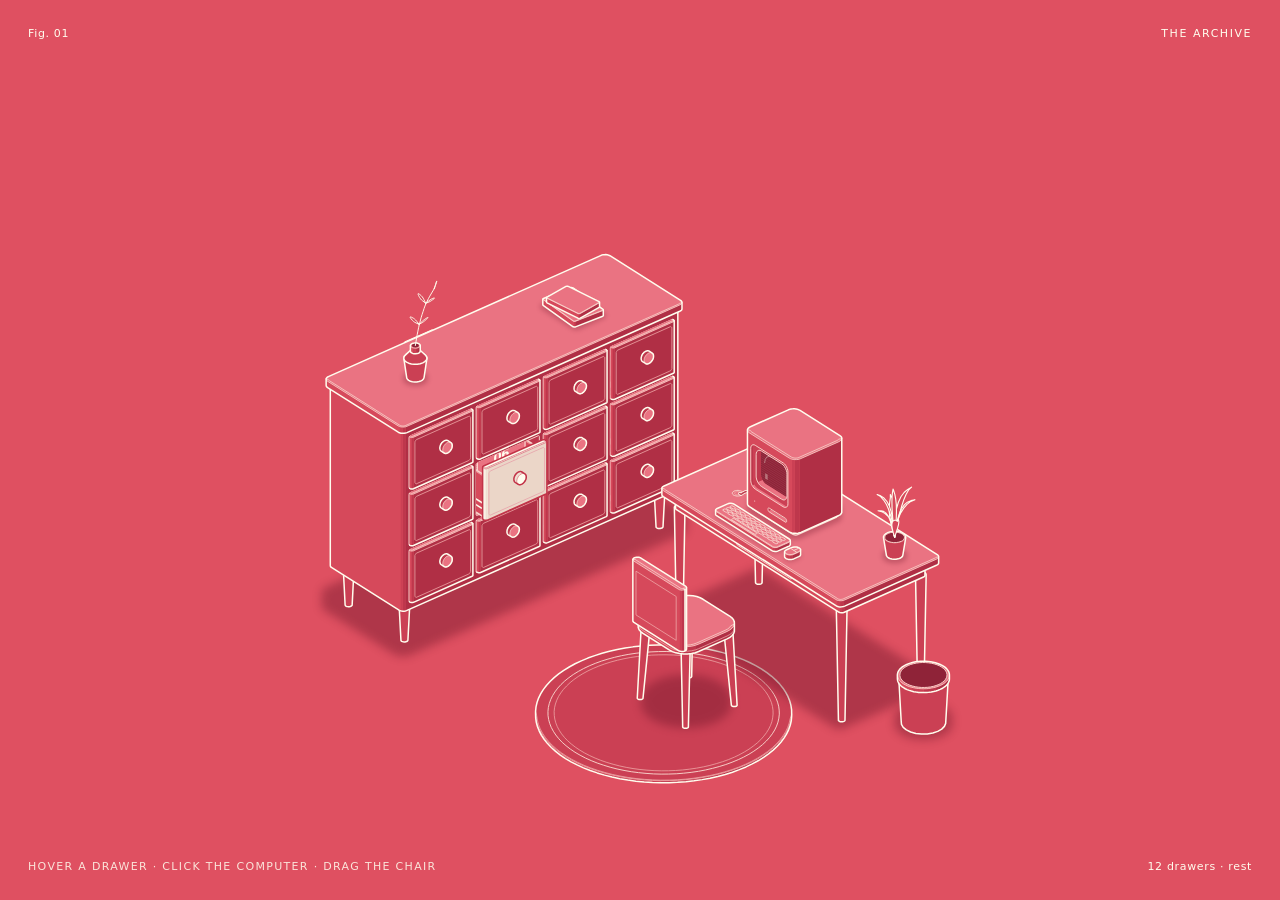
==== commit c7582365: "Host on GitHub Pages: index.html is the white room; type set in Google Sans Flex Co-Authored-By: Cla" ====
--- a/archive-room.html
+++ b/archive-room.html
@@ -4,6 +4,10 @@
 <meta charset="utf-8">
 <meta name="viewport" content="width=device-width, initial-scale=1, viewport-fit=cover">
 <title>The Archive</title>
+<meta name="description" content="A personal design archive drawn as an isometric room: every drawer is a project.">
+<link rel="preconnect" href="https://fonts.googleapis.com">
+<link rel="preconnect" href="https://fonts.gstatic.com" crossorigin>
+<link rel="stylesheet" href="https://fonts.googleapis.com/css2?family=Google+Sans+Flex:opsz,wght@6..144,100..1000&display=swap">
 <script>
 /* =====================================================================
    THE ARCHIVE — edit your content here.
@@ -12,6 +16,7 @@
      04 top-right, 05 starts the second row (the sideboard has 3 rows × 4 = 12).
      Drawers without an entry still pull out but stay empty.
      coverImage / gallery / process: image paths or URLs, e.g. "img/poster-01.jpg".
+     The photos filled in below are free placeholders from picsum.photos (Unsplash licence): swap in your own.
      Leave a string empty ("") to get a drawn placeholder in its place.
    ABOUT: the ID card that rises out of the computer.
    ===================================================================== */
@@ -24,9 +29,9 @@
       category: "logo",
       role: "Identity design, art direction",
       tools: "Illustrator, Figma, Riso print",
-      coverImage: "",
-      gallery: ["", "", "", ""],
-      process: ["", "", ""],
+      coverImage: "https://picsum.photos/seed/arc-01c/1200/840",
+      gallery: ["https://picsum.photos/seed/arc-01g0/800/600", "https://picsum.photos/seed/arc-01g1/800/600", "https://picsum.photos/seed/arc-01g2/800/600", "https://picsum.photos/seed/arc-01g3/800/600"],
+      process: ["https://picsum.photos/seed/arc-01p0/600/600", "https://picsum.photos/seed/arc-01p1/600/600", "https://picsum.photos/seed/arc-01p2/600/600"],
       description:
         "A wordmark and stall system for a weekly night market: one red, one cream, a lantern-shaped counter that turns into price tags, maps and the gate banner.",
     },
@@ -37,9 +42,9 @@
       category: "poster",
       role: "Design, typography, print",
       tools: "InDesign, Photoshop, screen print",
-      coverImage: "",
-      gallery: ["", "", "", ""],
-      process: ["", "", ""],
+      coverImage: "https://picsum.photos/seed/arc-02c/1200/840",
+      gallery: ["https://picsum.photos/seed/arc-02g0/800/600", "https://picsum.photos/seed/arc-02g1/800/600", "https://picsum.photos/seed/arc-02g2/800/600", "https://picsum.photos/seed/arc-02g3/800/600"],
+      process: ["https://picsum.photos/seed/arc-02p0/600/600", "https://picsum.photos/seed/arc-02p1/600/600", "https://picsum.photos/seed/arc-02p2/600/600"],
       description:
         "Twelve gig posters for a small venue, each built from the same three shapes and one typeface, printed in two colours on found paper.",
     },
@@ -50,9 +55,9 @@
       category: "merch",
       role: "Product design, packaging",
       tools: "Illustrator, Procreate",
-      coverImage: "",
-      gallery: ["", "", "", ""],
-      process: ["", "", ""],
+      coverImage: "https://picsum.photos/seed/arc-03c/1200/840",
+      gallery: ["https://picsum.photos/seed/arc-03g0/800/600", "https://picsum.photos/seed/arc-03g1/800/600", "https://picsum.photos/seed/arc-03g2/800/600", "https://picsum.photos/seed/arc-03g3/800/600"],
+      process: ["https://picsum.photos/seed/arc-03p0/600/600", "https://picsum.photos/seed/arc-03p1/600/600", "https://picsum.photos/seed/arc-03p2/600/600"],
       description:
         "Tees, totes and a sticker sheet for the studio's fifth birthday, with packaging that unfolds into a poster of the archive itself.",
     },
@@ -63,9 +68,9 @@
       category: "music",
       role: "Producer, cover art",
       tools: "Ableton, Blender, Figma",
-      coverImage: "",
-      gallery: ["", "", "", ""],
-      process: ["", "", ""],
+      coverImage: "https://picsum.photos/seed/arc-04c/1200/840",
+      gallery: ["https://picsum.photos/seed/arc-04g0/800/600", "https://picsum.photos/seed/arc-04g1/800/600", "https://picsum.photos/seed/arc-04g2/800/600", "https://picsum.photos/seed/arc-04g3/800/600"],
+      process: ["https://picsum.photos/seed/arc-04p0/600/600", "https://picsum.photos/seed/arc-04p1/600/600", "https://picsum.photos/seed/arc-04p2/600/600"],
       description:
         "A short instrumental record and its sleeve: eight loops, eight drawings, one rule that every track starts on the same note.",
     },
@@ -76,9 +81,9 @@
       category: "video",
       role: "Motion design, edit",
       tools: "After Effects, Premiere",
-      coverImage: "",
-      gallery: ["", "", "", ""],
-      process: ["", "", ""],
+      coverImage: "https://picsum.photos/seed/arc-05c/1200/840",
+      gallery: ["https://picsum.photos/seed/arc-05g0/800/600", "https://picsum.photos/seed/arc-05g1/800/600", "https://picsum.photos/seed/arc-05g2/800/600", "https://picsum.photos/seed/arc-05g3/800/600"],
+      process: ["https://picsum.photos/seed/arc-05p0/600/600", "https://picsum.photos/seed/arc-05p1/600/600", "https://picsum.photos/seed/arc-05p2/600/600"],
       description:
         "Opening titles and end cards for a festival short, animated by hand from paper cut-outs and filmed on a light table.",
     },
@@ -89,9 +94,9 @@
       category: "design",
       role: "Editorial design, writing",
       tools: "InDesign, risograph",
-      coverImage: "",
-      gallery: ["", "", "", ""],
-      process: ["", "", ""],
+      coverImage: "https://picsum.photos/seed/arc-06c/1200/840",
+      gallery: ["https://picsum.photos/seed/arc-06g0/800/600", "https://picsum.photos/seed/arc-06g1/800/600", "https://picsum.photos/seed/arc-06g2/800/600", "https://picsum.photos/seed/arc-06g3/800/600"],
+      process: ["https://picsum.photos/seed/arc-06p0/600/600", "https://picsum.photos/seed/arc-06p1/600/600", "https://picsum.photos/seed/arc-06p2/600/600"],
       description:
         "A 24-page zine of sketches and notes from a year of walking to the studio, folded from a single sheet and printed in an edition of 200.",
     },
@@ -102,9 +107,9 @@
       category: "design",
       role: "Type design, layout",
       tools: "Glyphs, InDesign",
-      coverImage: "",
-      gallery: ["", "", "", ""],
-      process: ["", "", ""],
+      coverImage: "https://picsum.photos/seed/arc-07c/1200/840",
+      gallery: ["https://picsum.photos/seed/arc-07g0/800/600", "https://picsum.photos/seed/arc-07g1/800/600", "https://picsum.photos/seed/arc-07g2/800/600", "https://picsum.photos/seed/arc-07g3/800/600"],
+      process: ["https://picsum.photos/seed/arc-07p0/600/600", "https://picsum.photos/seed/arc-07p1/600/600", "https://picsum.photos/seed/arc-07p2/600/600"],
       description:
         "A specimen for a small text face drawn over one winter, set as a folded broadsheet with every weight on one side and a long sample text on the other.",
     },
@@ -115,9 +120,9 @@
       category: "logo",
       role: "Identity, signage",
       tools: "Illustrator, hand lettering",
-      coverImage: "",
-      gallery: ["", "", "", ""],
-      process: ["", "", ""],
+      coverImage: "https://picsum.photos/seed/arc-08c/1200/840",
+      gallery: ["https://picsum.photos/seed/arc-08g0/800/600", "https://picsum.photos/seed/arc-08g1/800/600", "https://picsum.photos/seed/arc-08g2/800/600", "https://picsum.photos/seed/arc-08g3/800/600"],
+      process: ["https://picsum.photos/seed/arc-08p0/600/600", "https://picsum.photos/seed/arc-08p1/600/600", "https://picsum.photos/seed/arc-08p2/600/600"],
       description:
         "A new mark, cups, menus and a painted window for a neighbourhood café, all drawn from the shape of its old door handle.",
     },
@@ -128,9 +133,9 @@
       category: "poster",
       role: "Poster design",
       tools: "Photoshop, risograph",
-      coverImage: "",
-      gallery: ["", "", "", ""],
-      process: ["", "", ""],
+      coverImage: "https://picsum.photos/seed/arc-09c/1200/840",
+      gallery: ["https://picsum.photos/seed/arc-09g0/800/600", "https://picsum.photos/seed/arc-09g1/800/600", "https://picsum.photos/seed/arc-09g2/800/600", "https://picsum.photos/seed/arc-09g3/800/600"],
+      process: ["https://picsum.photos/seed/arc-09p0/600/600", "https://picsum.photos/seed/arc-09p1/600/600", "https://picsum.photos/seed/arc-09p2/600/600"],
       description:
         "Three posters for a weekend film festival, one per day, printed in two layers that line up only when the three hang side by side.",
     },
@@ -141,9 +146,9 @@
       category: "merch",
       role: "Apparel graphics",
       tools: "Illustrator, screen print",
-      coverImage: "",
-      gallery: ["", "", "", ""],
-      process: ["", "", ""],
+      coverImage: "https://picsum.photos/seed/arc-10c/1200/840",
+      gallery: ["https://picsum.photos/seed/arc-10g0/800/600", "https://picsum.photos/seed/arc-10g1/800/600", "https://picsum.photos/seed/arc-10g2/800/600", "https://picsum.photos/seed/arc-10g3/800/600"],
+      process: ["https://picsum.photos/seed/arc-10p0/600/600", "https://picsum.photos/seed/arc-10p1/600/600", "https://picsum.photos/seed/arc-10p2/600/600"],
       description:
         "Shirts, a tote and a patch set for a band's spring tour, built around a single hand-drawn route map of the cities they played.",
     },
@@ -154,9 +159,9 @@
       category: "music",
       role: "Composer, sleeve design",
       tools: "Logic, field recorder",
-      coverImage: "",
-      gallery: ["", "", "", ""],
-      process: ["", "", ""],
+      coverImage: "https://picsum.photos/seed/arc-11c/1200/840",
+      gallery: ["https://picsum.photos/seed/arc-11g0/800/600", "https://picsum.photos/seed/arc-11g1/800/600", "https://picsum.photos/seed/arc-11g2/800/600", "https://picsum.photos/seed/arc-11g3/800/600"],
+      process: ["https://picsum.photos/seed/arc-11p0/600/600", "https://picsum.photos/seed/arc-11p1/600/600", "https://picsum.photos/seed/arc-11p2/600/600"],
       description:
         "Six slow pieces made from recordings of the studio at night, with a sleeve printed from scans of the tape itself.",
     },
@@ -167,9 +172,9 @@
       category: "video",
       role: "Edit, motion",
       tools: "Premiere, After Effects",
-      coverImage: "",
-      gallery: ["", "", "", ""],
-      process: ["", "", ""],
+      coverImage: "https://picsum.photos/seed/arc-12c/1200/840",
+      gallery: ["https://picsum.photos/seed/arc-12g0/800/600", "https://picsum.photos/seed/arc-12g1/800/600", "https://picsum.photos/seed/arc-12g2/800/600", "https://picsum.photos/seed/arc-12g3/800/600"],
+      process: ["https://picsum.photos/seed/arc-12p0/600/600", "https://picsum.photos/seed/arc-12p1/600/600", "https://picsum.photos/seed/arc-12p2/600/600"],
       description:
         "A ninety-second reel cut to a metronome: one project per bar, every transition a drawer opening.",
     },
@@ -178,7 +183,7 @@
   about: {
     name: "Your Name",
     title: "designer",
-    photo: "", // portrait path or URL; "" draws a placeholder
+    photo: "https://picsum.photos/seed/arc-portrait/400/500", // portrait path or URL; "" draws a placeholder
     disciplines: ["design", "logo", "poster", "merch", "music", "video"],
     idNumber: "ARC-0425-2025",
     signature: "", // signature image path or URL; "" draws a placeholder scribble
@@ -307,8 +312,8 @@
 :root{
   --red:#DF5061;--cream:#FFFDEE;
   --ink:#C23348;--ink-soft:#D9707E;
-  --mono:ui-monospace,"SF Mono","Cascadia Mono",Menlo,Consolas,"Liberation Mono",monospace;
-  --sans:"Helvetica Neue",Helvetica,Arial,system-ui,sans-serif;
+  --mono:"Google Sans Flex",system-ui,sans-serif;
+  --sans:"Google Sans Flex",system-ui,sans-serif;
   --ease:cubic-bezier(.32,.72,0,1);
 }
 .iso{
@@ -343,6 +348,7 @@
 .corner[data-corner="title"]{top:0;right:0;text-transform:uppercase;letter-spacing:.14em}
 .corner[data-corner="hint"]{bottom:0;left:0;text-transform:uppercase;letter-spacing:.12em;opacity:.86}
 .corner[data-corner="readout"]{bottom:0;right:0;font-variant-numeric:tabular-nums}
+@media (max-width:900px){.corner[data-corner="hint"]{bottom:20px}}
 @media (max-width:620px){
   .corner[data-corner="hint"]{bottom:20px;white-space:normal;max-width:60vw;line-height:1.5}
   .corner[data-corner="readout"]{bottom:0;left:0;right:auto}
